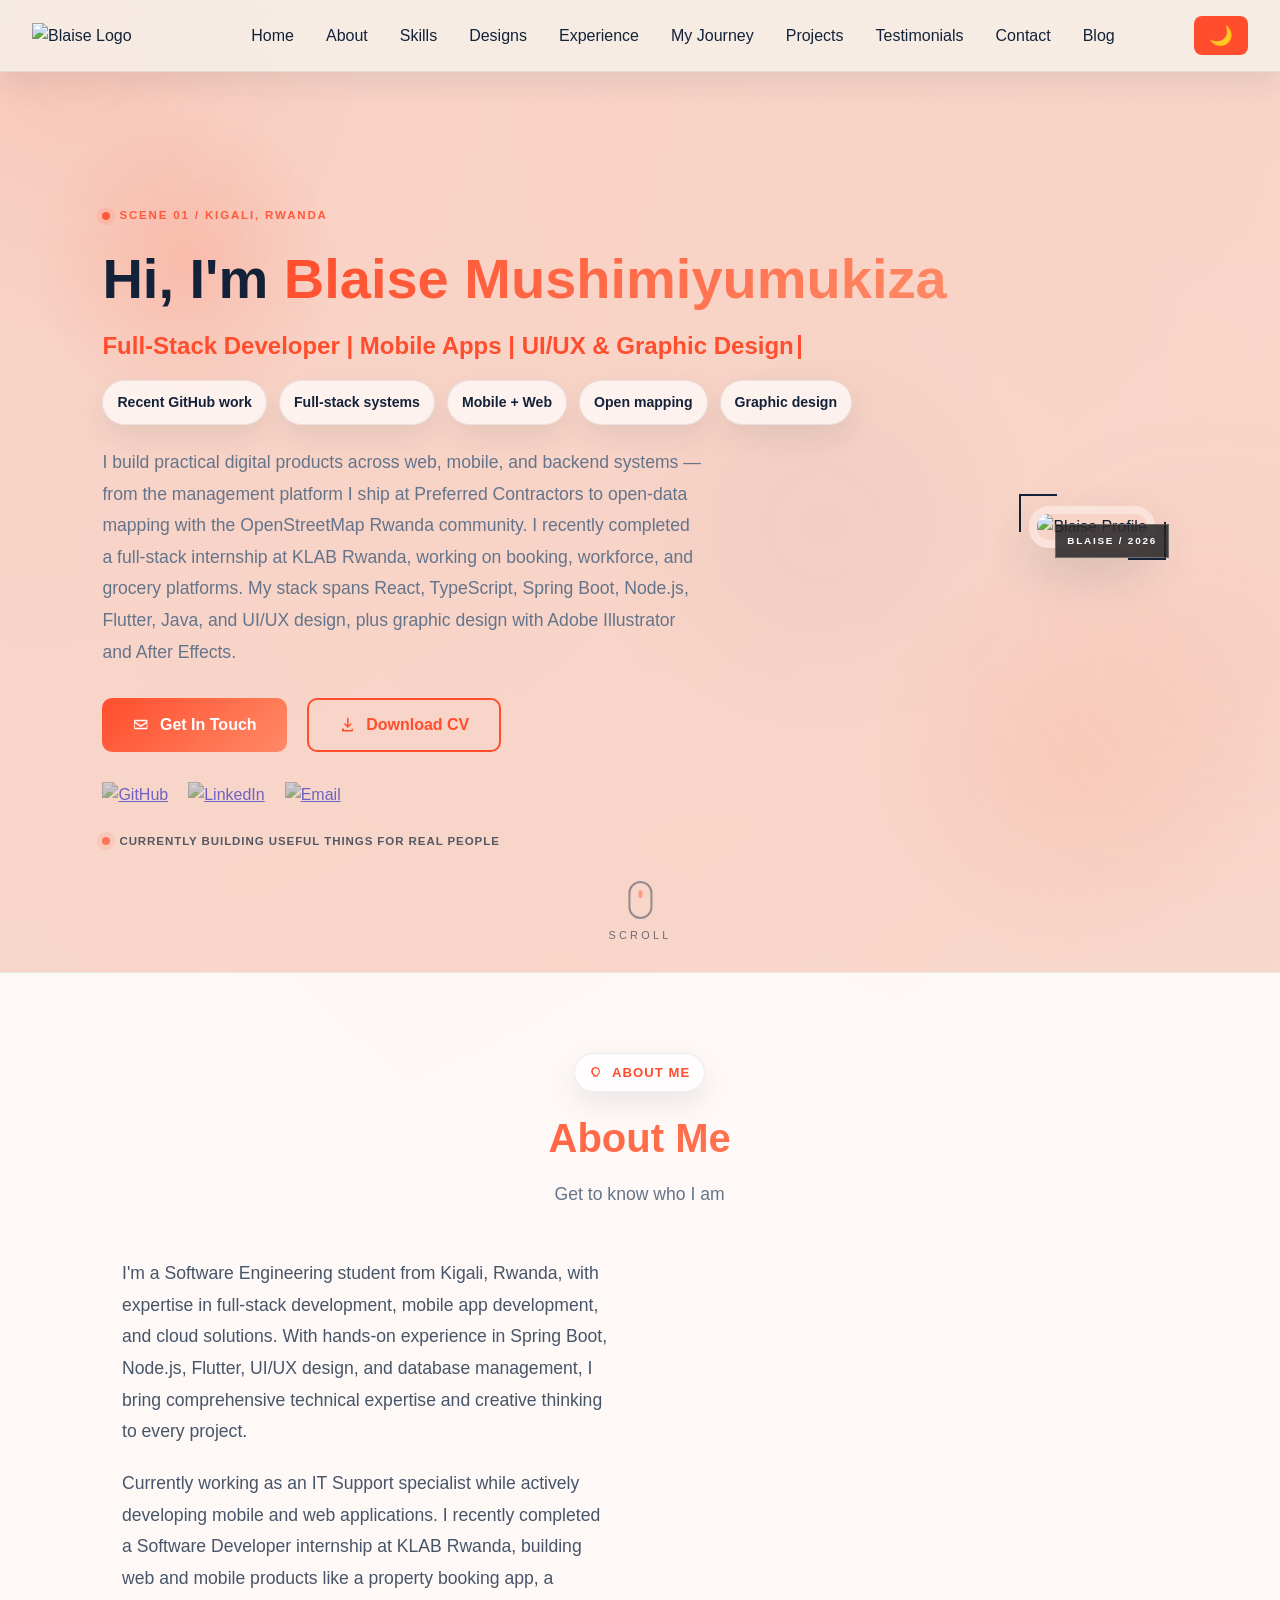
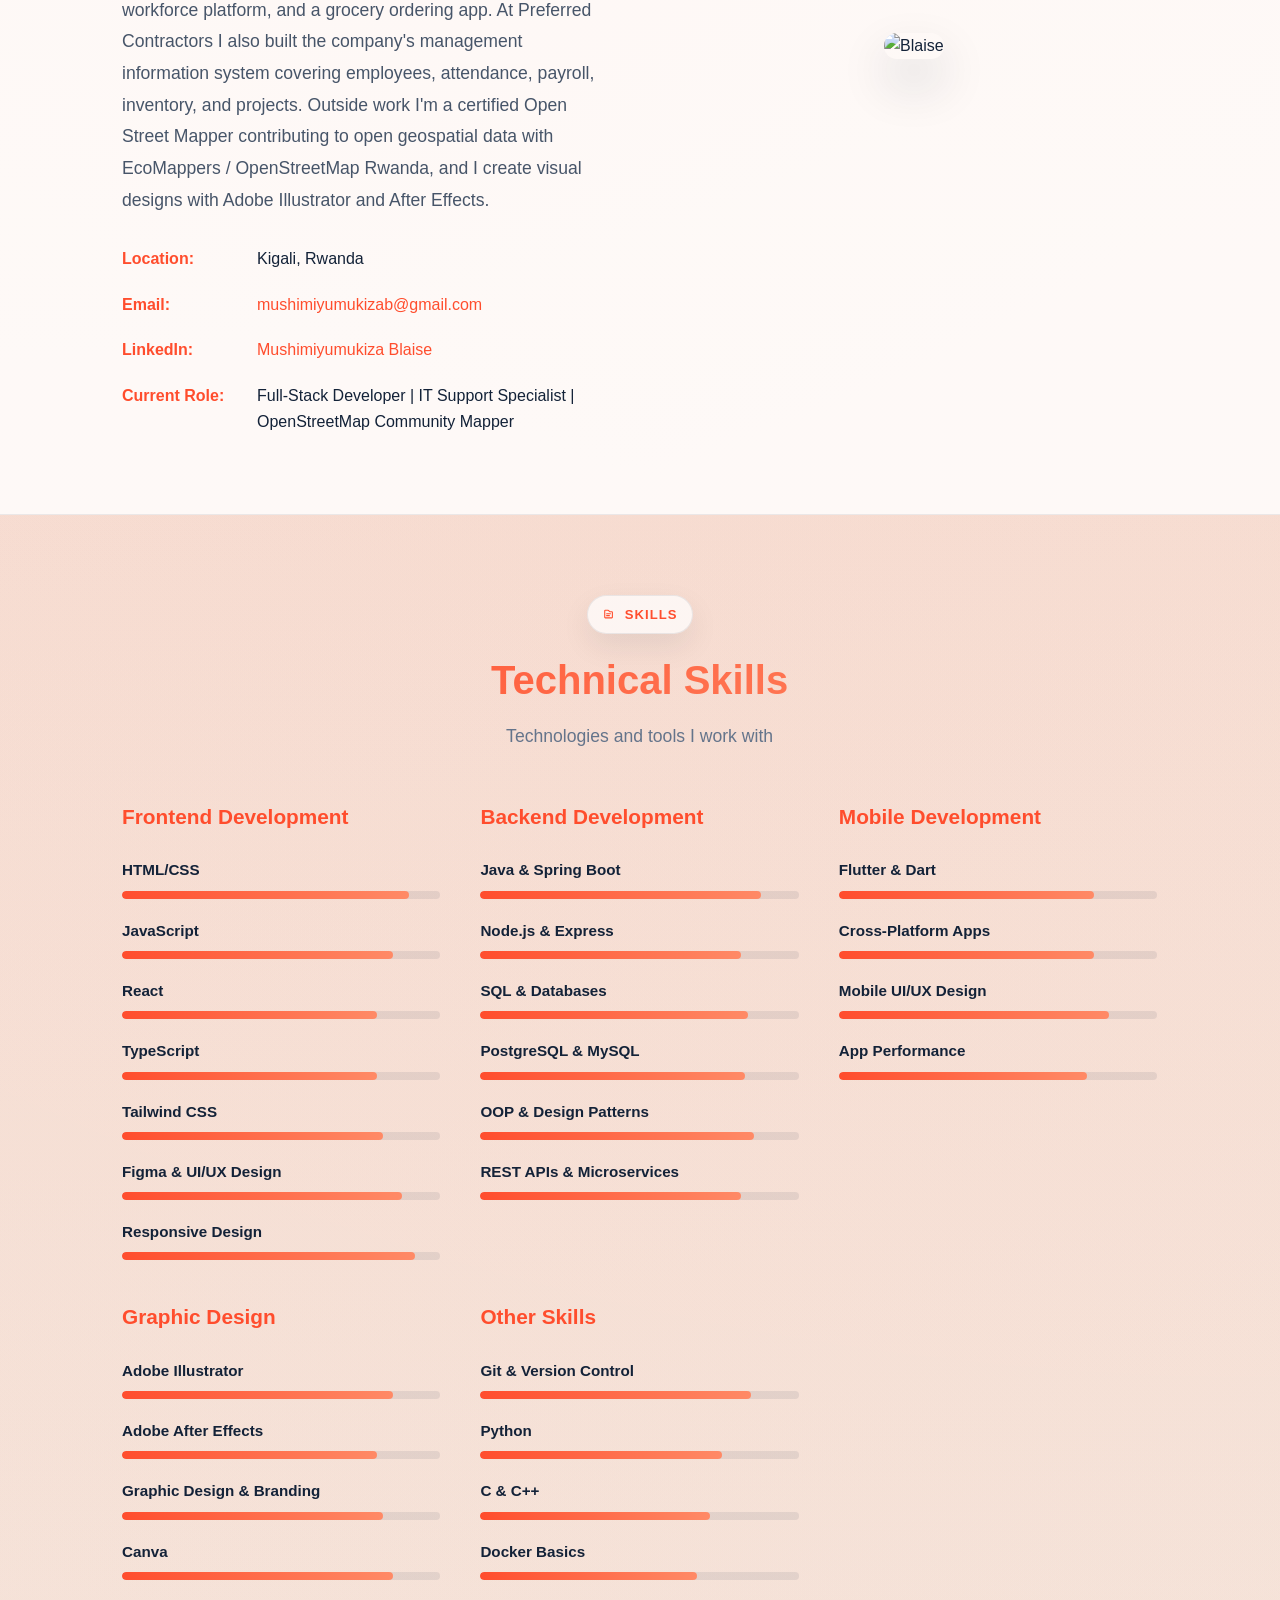
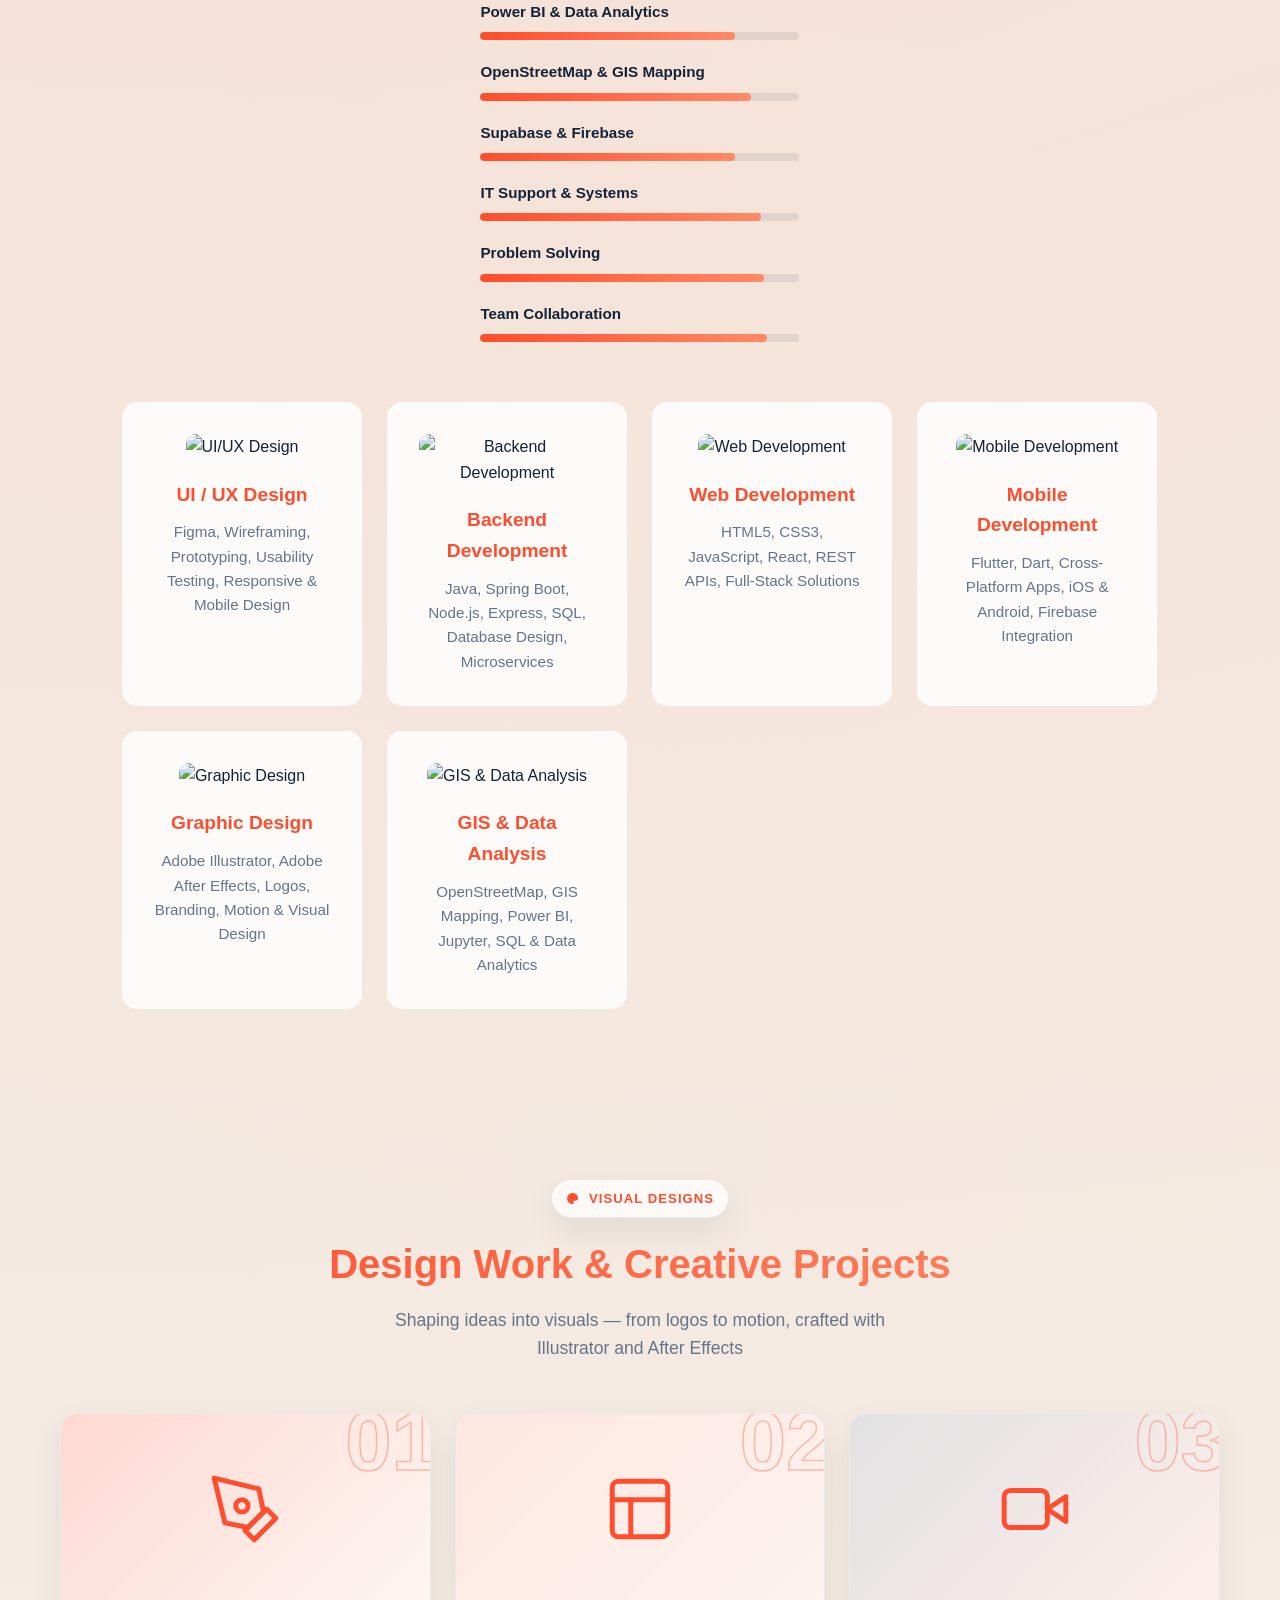
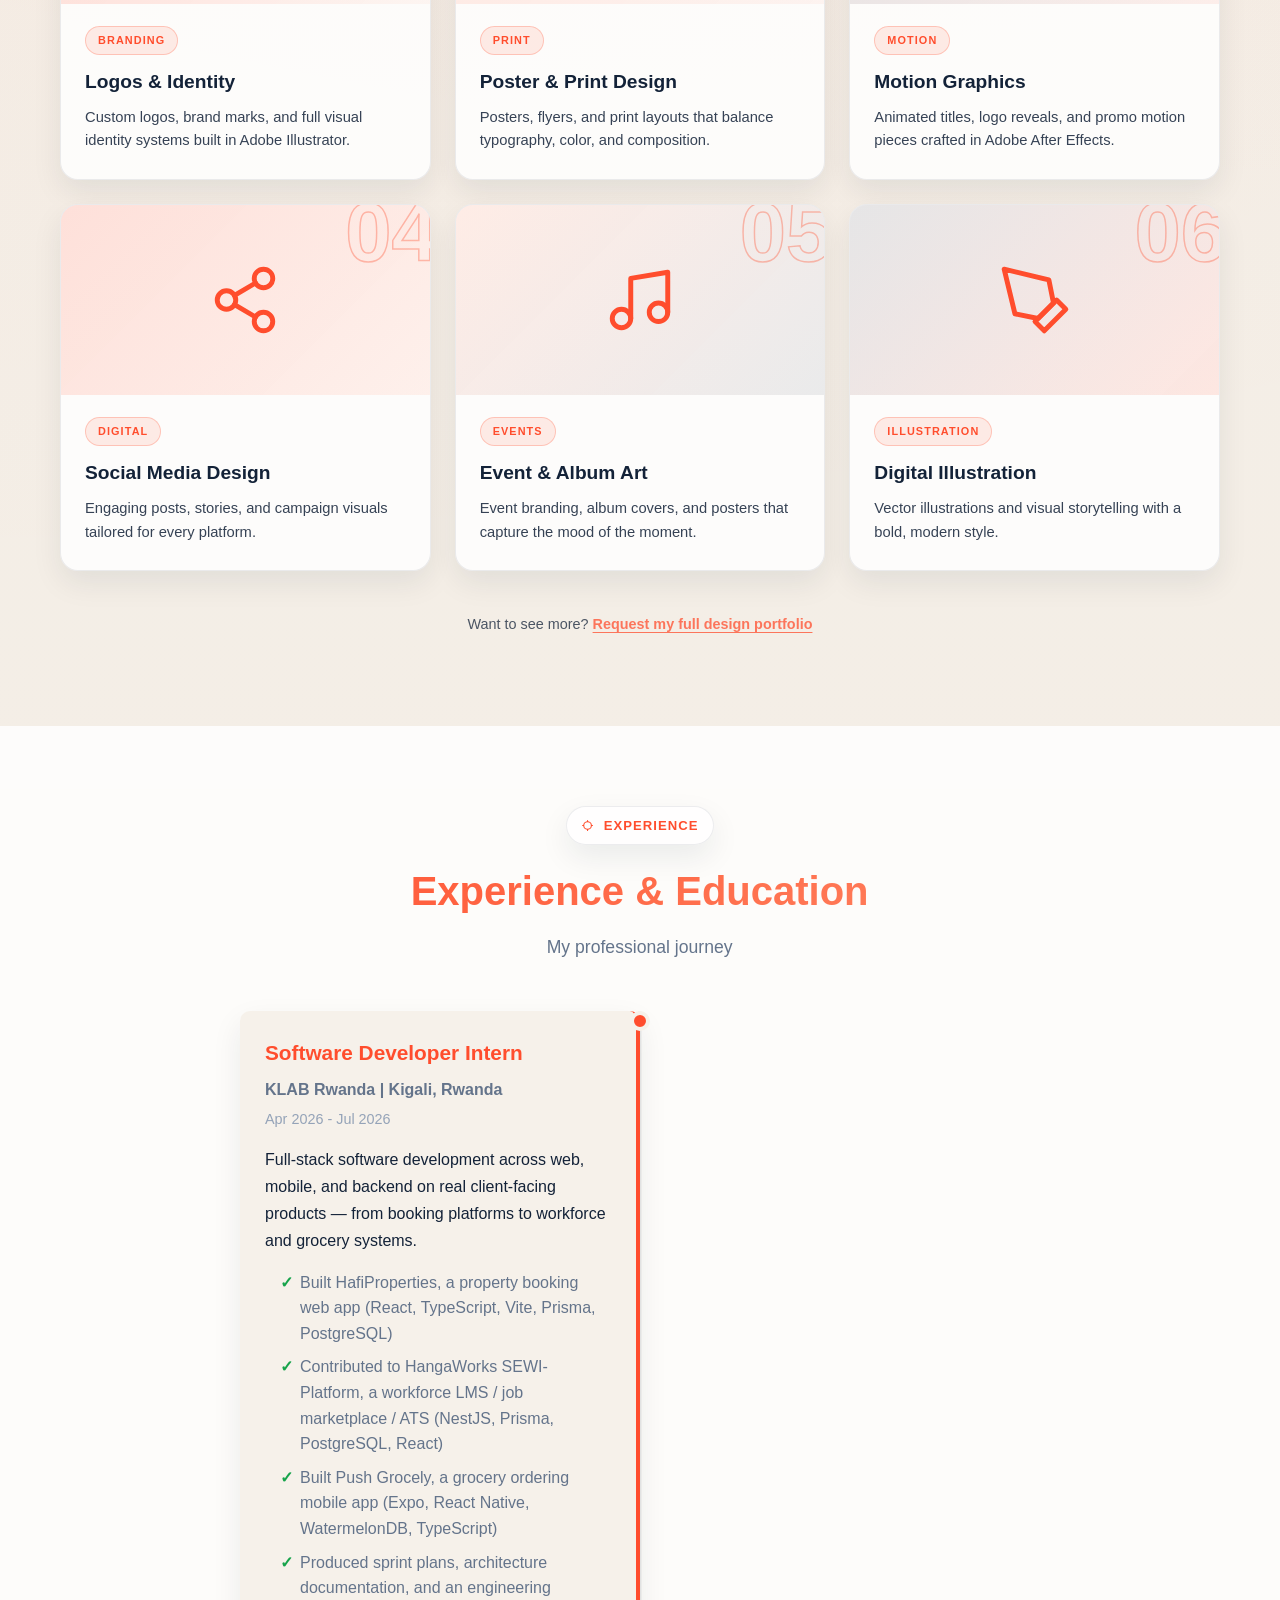
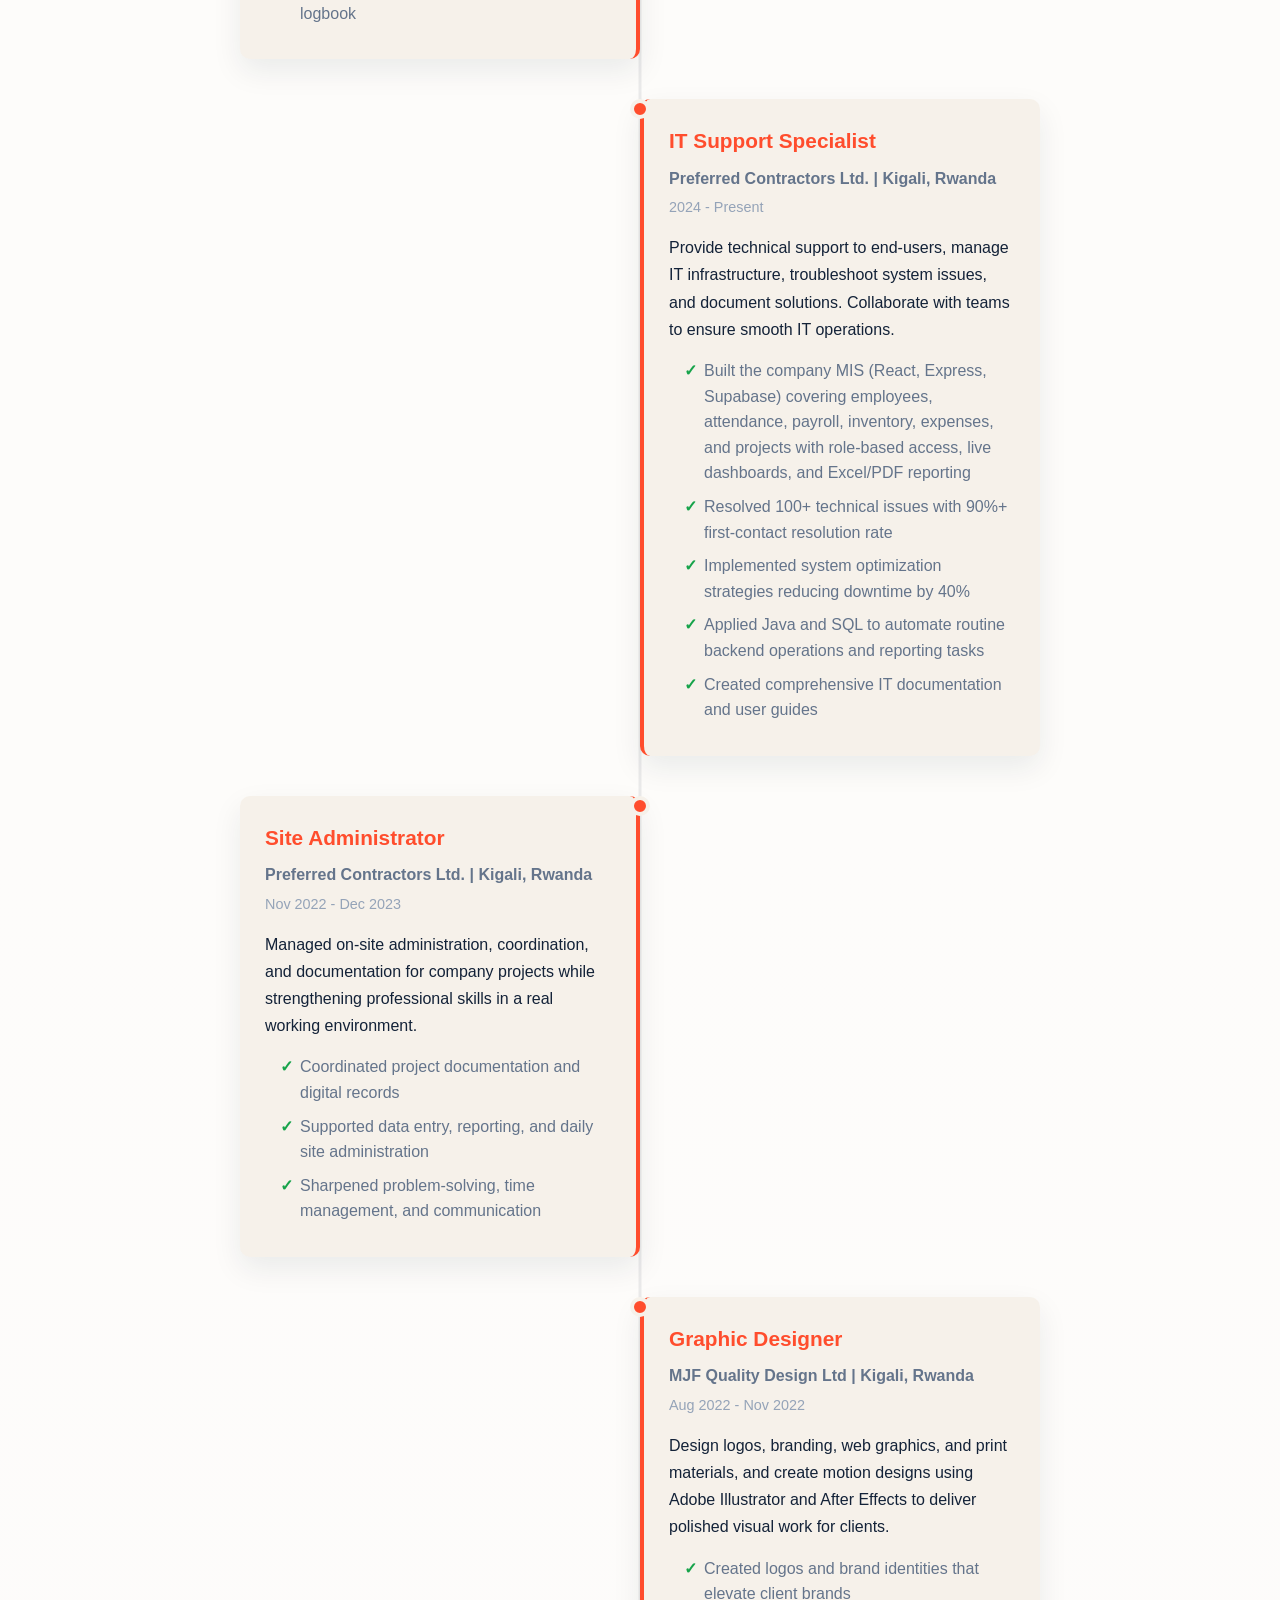
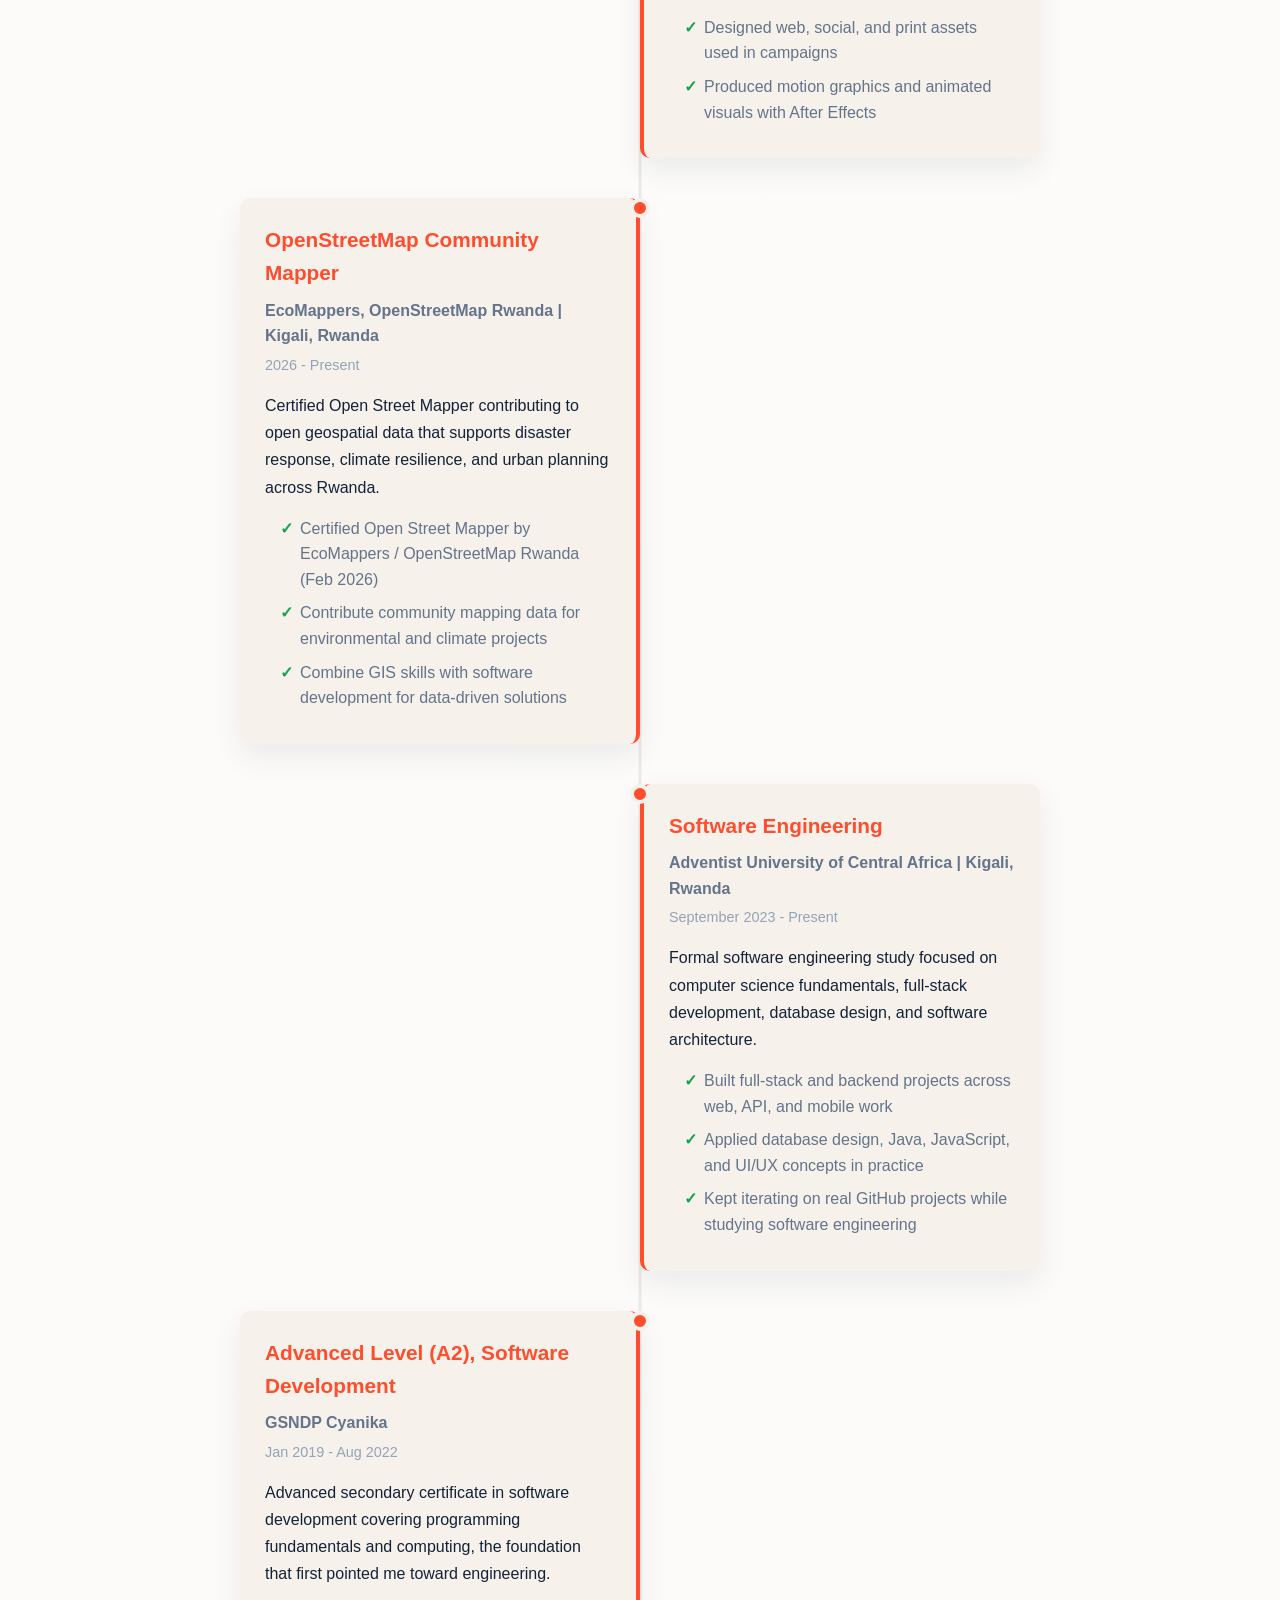
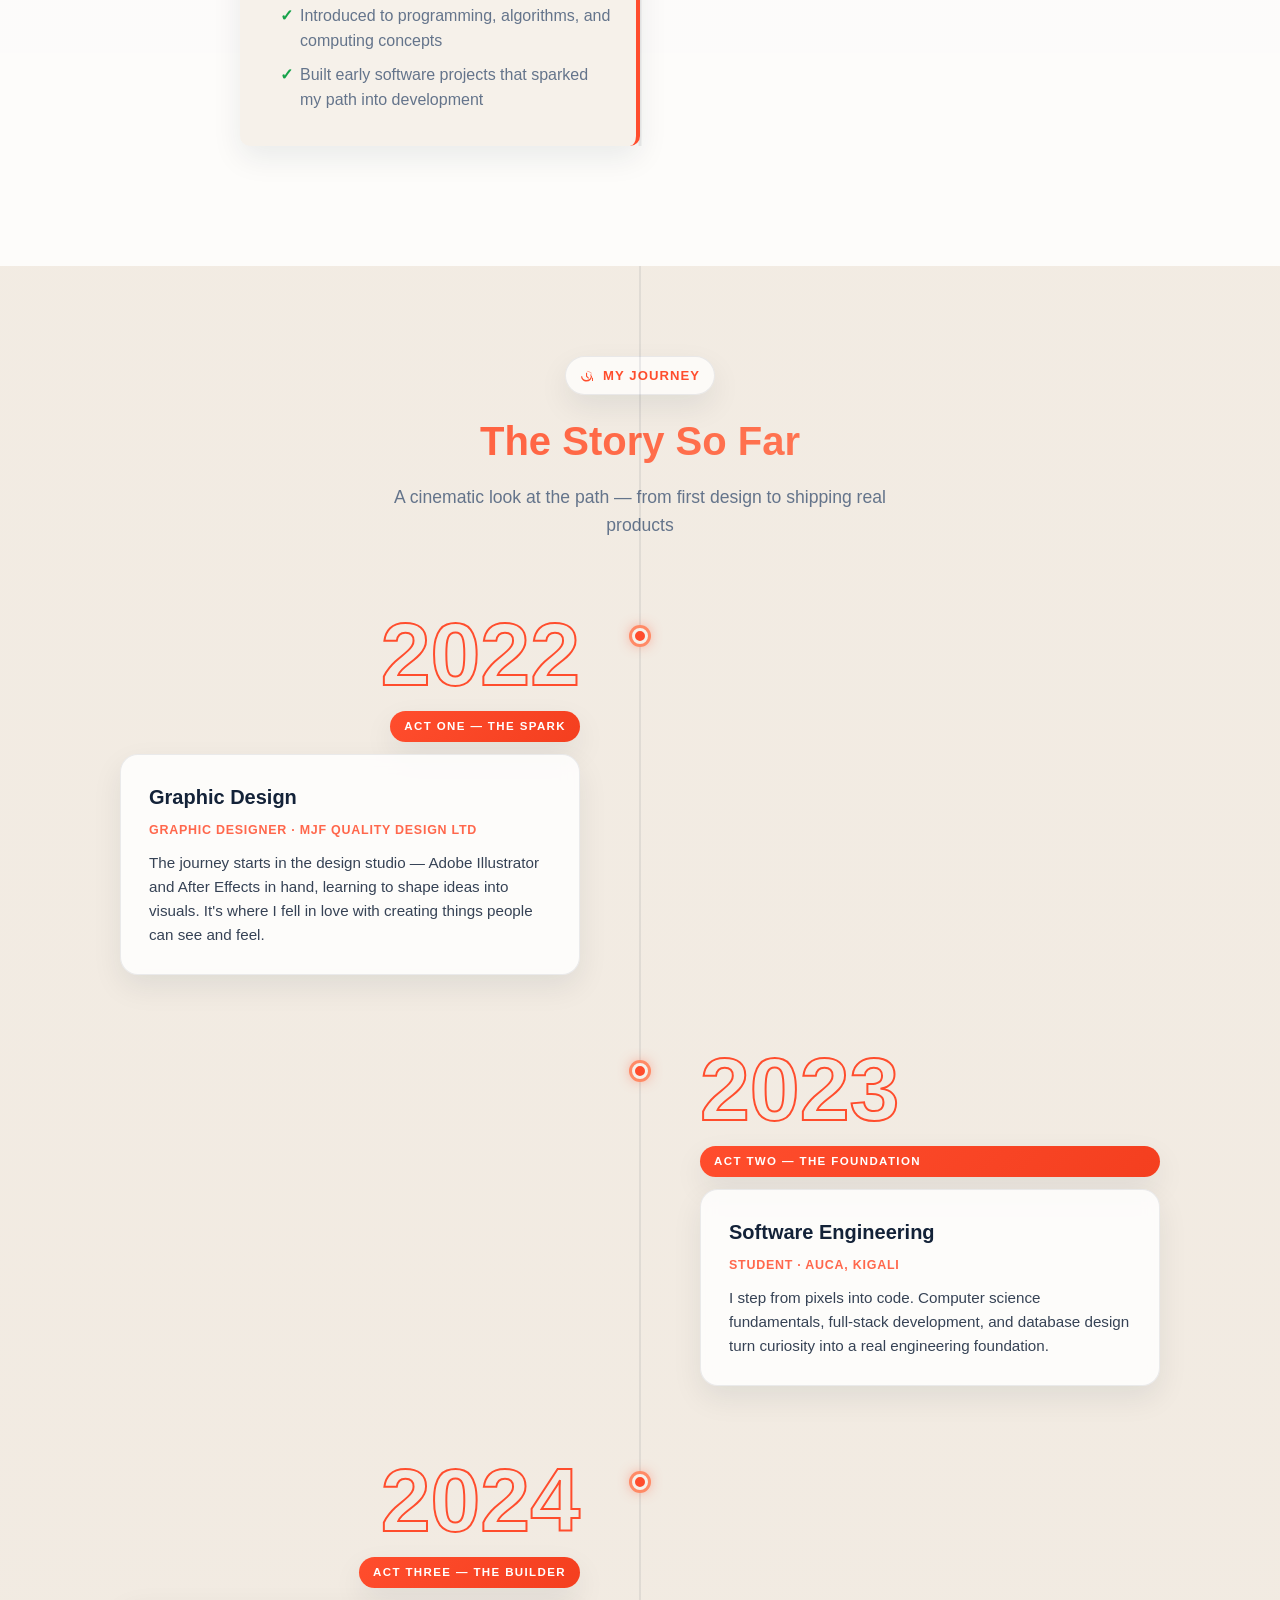
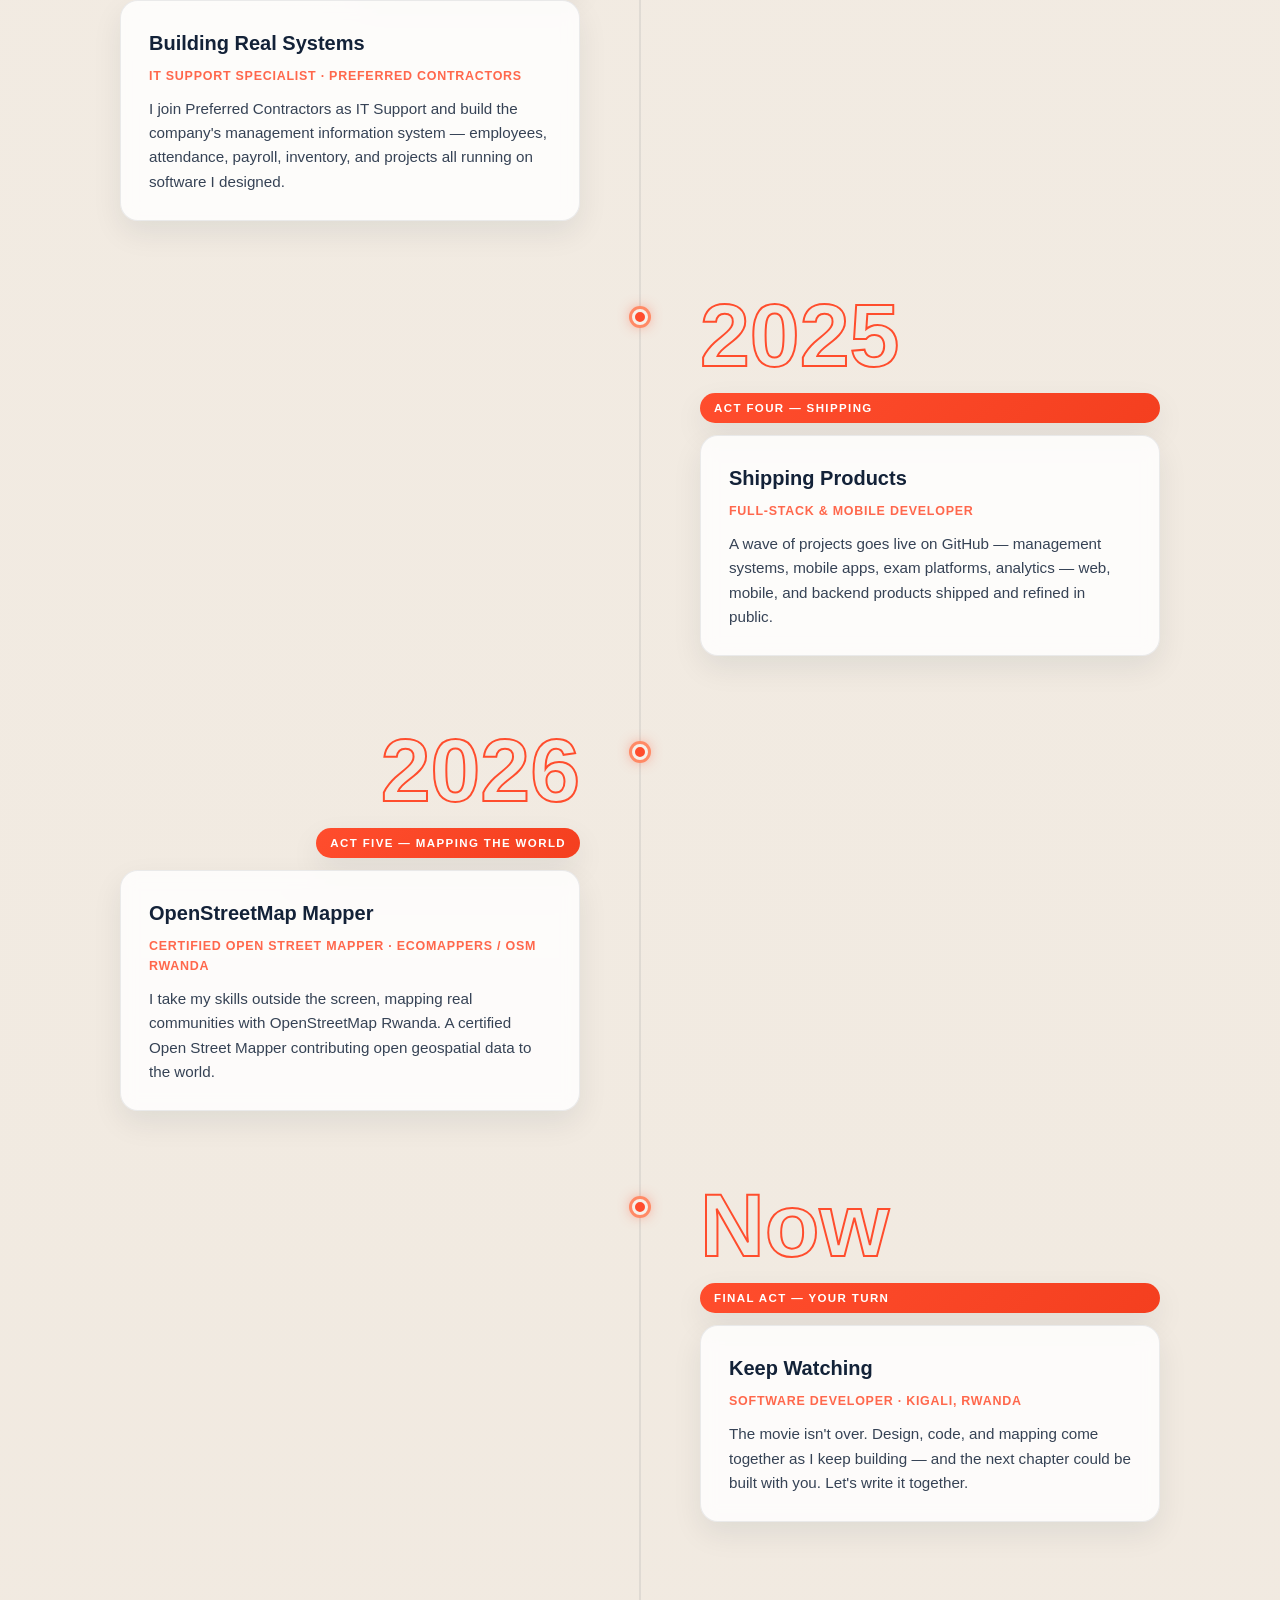
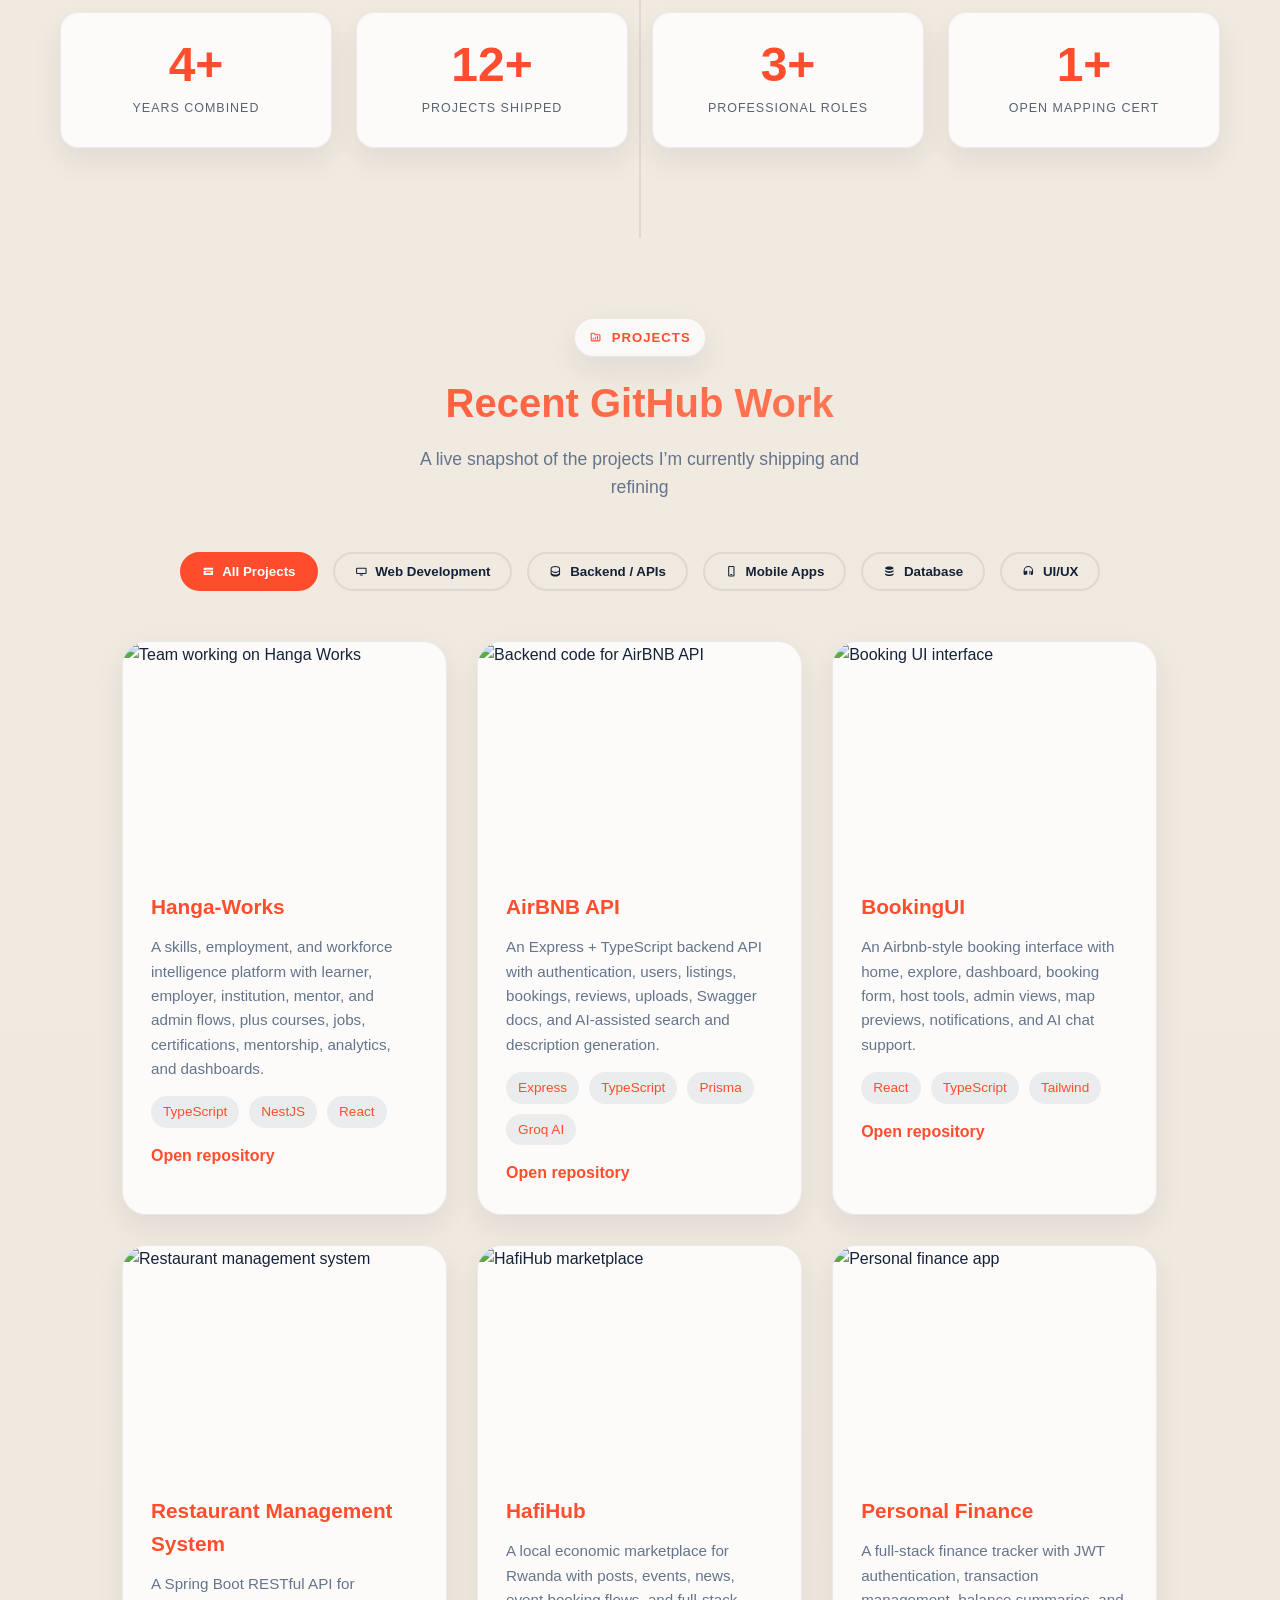
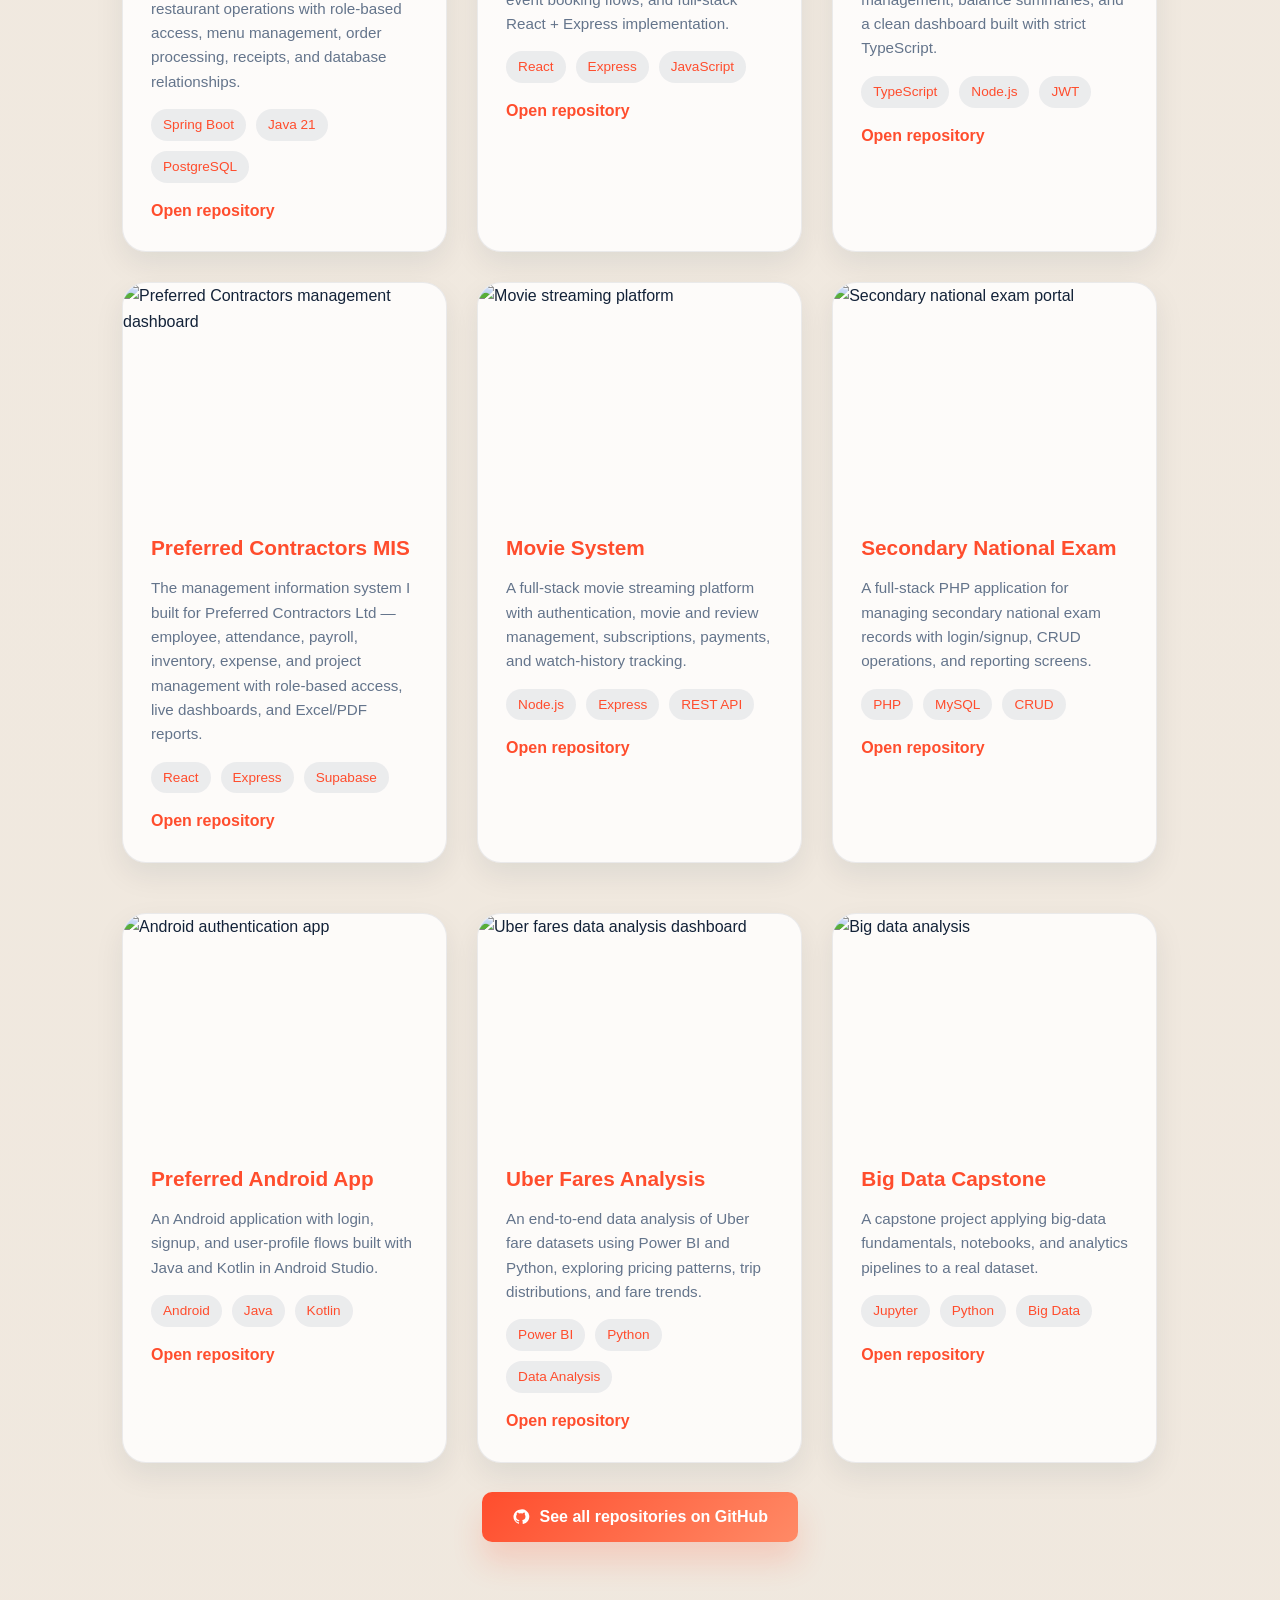
==== index.html @ e149ff54 "feat: refresh portfolio with cinematic UI Fix shared-page JavaScript guards, improve mobile navigati" ====
<!DOCTYPE html>
<html lang="en">
<head>
  <meta charset="UTF-8" />
  <meta name="viewport" content="width=device-width, initial-scale=1.0"/>
  <meta name="description" content="Mushimiyumukiza Blaise – software developer, UI/UX designer, and OpenStreetMap community mapper. Builds full-stack, mobile, and backend projects. Explore current GitHub work, skills, and experience."/>
  <meta name="keywords" content="Software Developer, UI/UX Designer, Java, Spring Boot, Flutter, GitHub Portfolio, OpenStreetMap, GIS Mapping, Full-Stack Developer"/>
  <meta name="author" content="Mushimiyumukiza Blaise"/>
  <meta name="robots" content="index, follow"/>
  <meta property="og:title" content="Blaise | Software Developer & UI/UX Designer"/>
  <meta property="og:description" content="Portfolio showcasing projects in Java, Web Development, and UI/UX Design"/>
  <meta property="og:url" content="https://mushimiyumukizablaiseportifolio1.vercel.app/"/>
  <meta property="og:type" content="website"/>
  <title>Blaise | Full-Stack Developer & UI/UX Designer</title>
  <link rel="stylesheet" href="main.css"/>
  <link rel="icon" type="image/png" href="./images/logo.png"/>
</head>

<body>
  <div class="scroll-progress" id="scrollProgress"></div>

  <div class="cinema-intro" id="cinemaIntro" aria-hidden="true">
    <div class="intro-vignette"></div>
    <p class="intro-title">Blaise Mushimiyumukiza</p>
    <p class="intro-sub">The Journey So Far</p>
    <div class="intro-line"></div>
    <p class="intro-tag">A Portfolio in Motion</p>
  </div>

  <div class="ambient-orb orb-a"></div>
  <div class="ambient-orb orb-b"></div>
  <div class="ambient-orb orb-c"></div>

  <!-- NAVBAR -->
  <header class="navbar">
    <div class="nav-container">
      <img src="./images/logo.png" alt="Blaise Logo" class="logo"/>
      
      <button class="hamburger" id="hamburger" type="button" aria-label="Open navigation menu">
        <span></span>
        <span></span>
        <span></span>
      </button>

      <nav class="nav-menu" id="navMenu">
        <ul class="nav-links">
          <li><a href="#home">Home</a></li>
          <li><a href="#about">About</a></li>
          <li><a href="#skills">Skills</a></li>
          <li><a href="#designs">Designs</a></li>
          <li><a href="#experience">Experience</a></li>
          <li><a href="#journey">My Journey</a></li>
          <li><a href="#projects">Projects</a></li>
          <li><a href="#testimonials">Testimonials</a></li>
          <li><a href="#contact">Contact</a></li>
          <li><a href="blog.html">Blog</a></li>
        </ul>
      </nav>

      <button id="modeToggle" class="mode-btn">🌙</button>
    </div>
  </header>

  <!-- HERO / HOME -->
  <section class="hero" id="home">
    <div class="hero-content">
      <div class="hero-eyebrow"><span class="eyebrow-dot"></span> Scene 01 / Kigali, Rwanda</div>
      <h1>Hi, I'm <span> Blaise Mushimiyumukiza </span></h1>
      <p class="hero-subtitle">
        <span id="typewriter"></span><span class="typewriter-cursor" id="typewriterCursor"></span>
      </p>
      <div class="hero-pills" aria-label="Portfolio highlights">
        <span>Recent GitHub work</span>
        <span>Full-stack systems</span>
        <span>Mobile + Web</span>
        <span>Open mapping</span>
        <span>Graphic design</span>
      </div>
      <p class="hero-description">
        I build practical digital products across web, mobile, and backend systems — from the management platform I
        ship at Preferred Contractors to open-data mapping with the OpenStreetMap Rwanda community. I recently
        completed a full-stack internship at KLAB Rwanda, working on booking, workforce, and grocery platforms. My
        stack spans React, TypeScript, Spring Boot, Node.js, Flutter, Java, and UI/UX design, plus graphic design
        with Adobe Illustrator and After Effects.
      </p>

      <div class="hero-actions">
        <a href="#contact" class="btn btn-primary">
          <svg class="btn-icon" viewBox="0 0 24 24" aria-hidden="true">
            <path d="M4 5h16a1 1 0 0 1 1 1v11a1 1 0 0 1-1 1H4a1 1 0 0 1-1-1V6a1 1 0 0 1 1-1Zm0 2v.4l8 5.33 8-5.33V7H4Zm16 9V9.8l-7.45 4.97a1 1 0 0 1-1.1 0L4 9.8V16h16Z"/>
          </svg>
          Get In Touch
        </a>
        <a href="https://drive.google.com/file/d/15Y-gOI-pjtklkWKuIDzQYlUG7JmsYrr-/view?usp=sharing"
           target="_blank" class="btn btn-outline">
          <svg class="btn-icon" viewBox="0 0 24 24" aria-hidden="true">
            <path d="M12 2a1 1 0 0 1 1 1v9.59l2.3-2.3a1 1 0 1 1 1.4 1.42l-4 4a1 1 0 0 1-1.4 0l-4-4a1 1 0 1 1 1.4-1.42L11 12.59V3a1 1 0 0 1 1-1Zm-6 15a1 1 0 0 1 1 1v1h10v-1a1 1 0 1 1 2 0v2a1 1 0 0 1-1 1H5a1 1 0 0 1-1-1v-2a1 1 0 0 1 1-1Z"/>
          </svg>
          Download CV
        </a>
      </div>

      <div class="social-links">
        <a href="https://github.com/ReponseBlaise" target="_blank" title="GitHub">
          <img src="./images/github-icon.svg" alt="GitHub" class="social-icon"/>
        </a>
        <a href="https://www.linkedin.com/in/mushimiyumukiza-blaise-943b163b0" target="_blank" title="LinkedIn">
          <img src="./images/linkedin-icon.svg" alt="LinkedIn" class="social-icon"/>
        </a>
        <a href="mailto:mushimiyumukizab@gmail.com" title="Email">
          <img src="./images/email-icon.svg" alt="Email" class="social-icon"/>
        </a>
      </div>
      <div class="hero-status"><span class="status-pulse"></span> Currently building useful things for real people</div>
    </div>

    <div class="hero-image hero-float" data-label="BLAISE / 2026">
      <img src="./images/portifolio.JPG" alt="Blaise Profile" class="hero-img"/>
      <span class="hero-frame-corner frame-top"></span>
      <span class="hero-frame-corner frame-bottom"></span>
    </div>

    <div class="scroll-hint" aria-hidden="true">
      <span class="hint-mouse"></span>
      Scroll
    </div>
  </section>

  <!-- ABOUT -->
  <section id="about" class="about">
    <div class="container">
      <div class="section-header">
        <span class="section-kicker">
          <svg viewBox="0 0 24 24" aria-hidden="true"><path d="M12 2a8 8 0 0 0-4 14.9V19a1 1 0 0 0 1.45.9L12 18.7l2.55 1.2A1 1 0 0 0 16 19v-2.1A8 8 0 0 0 12 2Zm0 2a6 6 0 0 1 3.02 11.18 1 1 0 0 0-.52.87v1.38l-1.55-.73a1 1 0 0 0-.85 0l-1.55.73v-1.38a1 1 0 0 0-.52-.87A6 6 0 0 1 12 4Z"/></svg>
          About Me
        </span>
        <h2>About Me</h2>
        <p class="section-subtitle">Get to know who I am</p>
      </div>

      <div class="about-content">
        <div class="about-text">
          <p>
            I'm a Software Engineering student from Kigali, Rwanda, with expertise in full-stack development, 
            mobile app development, and cloud solutions. With hands-on experience in Spring Boot, Node.js, Flutter, 
            UI/UX design, and database management, I bring comprehensive technical expertise and creative 
            thinking to every project.
          </p>
          
          <p>
            Currently working as an IT Support specialist while actively developing mobile and web applications.
            I recently completed a Software Developer internship at KLAB Rwanda, building web and mobile products
            like a property booking app, a workforce platform, and a grocery ordering app. At
            Preferred Contractors I also built the company's management information system covering employees,
            attendance, payroll, inventory, and projects. Outside work I'm a certified Open Street Mapper contributing
            to open geospatial data with EcoMappers / OpenStreetMap Rwanda, and I create visual designs with Adobe
            Illustrator and After Effects.
          </p>

          <div class="about-info">
            <div class="info-item">
              <strong>Location:</strong>
              <span>Kigali, Rwanda</span>
            </div>
            <div class="info-item">
              <strong>Email:</strong>
              <span><a href="mailto:mushimiyumukizab@gmail.com">mushimiyumukizab@gmail.com</a></span>
            </div>
            <div class="info-item">
              <strong>LinkedIn:</strong>
              <span><a href="https://www.linkedin.com/in/mushimiyumukiza-blaise-943b163b0" target="_blank">Mushimiyumukiza Blaise</a></span>
            </div>
            <div class="info-item">
              <strong>Current Role:</strong>
              <span>Full-Stack Developer | IT Support Specialist | OpenStreetMap Community Mapper</span>
            </div>
          </div>
        </div>

        <div class="about-image">
          <img src="./images/portifolio.JPG" alt="Blaise" class="profile-img"/>
        </div>
      </div>
    </div>
  </section>

  <!-- SKILLS -->
  <section id="skills" class="skills">
    <div class="container">
      <div class="section-header">
        <span class="section-kicker">
          <svg viewBox="0 0 24 24" aria-hidden="true"><path d="M4 5a2 2 0 0 1 2-2h5a2 2 0 0 1 1.4.58l1.98 1.98A2 2 0 0 0 15.8 6H18a2 2 0 0 1 2 2v9a2 2 0 0 1-2 2H6a2 2 0 0 1-2-2V5Zm2 0v12h12V8h-2.2a4 4 0 0 1-2.83-1.17L11.4 5.58A1 1 0 0 0 10.7 5H6Zm2.5 4.5h7a1 1 0 1 1 0 2h-7a1 1 0 1 1 0-2Zm0 3.5h5a1 1 0 1 1 0 2h-5a1 1 0 1 1 0-2Z"/></svg>
          Skills
        </span>
        <h2>Technical Skills</h2>
        <p class="section-subtitle">Technologies and tools I work with</p>
      </div>

      <div class="skills-content">
        <div class="skills-visual">
          <div class="skill-category">
            <h3>Frontend Development</h3>
            <div class="skill-items">
              <div class="skill-item">
                <span class="skill-name">HTML/CSS</span>
                <div class="skill-bar">
                  <div class="skill-progress" style="width: 90%"></div>
                </div>
              </div>
              <div class="skill-item">
                <span class="skill-name">JavaScript</span>
                <div class="skill-bar">
                  <div class="skill-progress" style="width: 85%"></div>
                </div>
              </div>
              <div class="skill-item">
                <span class="skill-name">React</span>
                <div class="skill-bar">
                  <div class="skill-progress" style="width: 80%"></div>
                </div>
              </div>
              <div class="skill-item">
                <span class="skill-name">TypeScript</span>
                <div class="skill-bar">
                  <div class="skill-progress" style="width: 80%"></div>
                </div>
              </div>
              <div class="skill-item">
                <span class="skill-name">Tailwind CSS</span>
                <div class="skill-bar">
                  <div class="skill-progress" style="width: 82%"></div>
                </div>
              </div>
              <div class="skill-item">
                <span class="skill-name">Figma & UI/UX Design</span>
                <div class="skill-bar">
                  <div class="skill-progress" style="width: 88%"></div>
                </div>
              </div>
              <div class="skill-item">
                <span class="skill-name">Responsive Design</span>
                <div class="skill-bar">
                  <div class="skill-progress" style="width: 92%"></div>
                </div>
              </div>
            </div>
          </div>

          <div class="skill-category">
            <h3>Backend Development</h3>
            <div class="skill-items">
              <div class="skill-item">
                <span class="skill-name">Java & Spring Boot</span>
                <div class="skill-bar">
                  <div class="skill-progress" style="width: 88%"></div>
                </div>
              </div>
              <div class="skill-item">
                <span class="skill-name">Node.js & Express</span>
                <div class="skill-bar">
                  <div class="skill-progress" style="width: 82%"></div>
                </div>
              </div>
              <div class="skill-item">
                <span class="skill-name">SQL & Databases</span>
                <div class="skill-bar">
                  <div class="skill-progress" style="width: 84%"></div>
                </div>
              </div>
              <div class="skill-item">
                <span class="skill-name">PostgreSQL & MySQL</span>
                <div class="skill-bar">
                  <div class="skill-progress" style="width: 83%"></div>
                </div>
              </div>
              <div class="skill-item">
                <span class="skill-name">OOP & Design Patterns</span>
                <div class="skill-bar">
                  <div class="skill-progress" style="width: 86%"></div>
                </div>
              </div>
              <div class="skill-item">
                <span class="skill-name">REST APIs & Microservices</span>
                <div class="skill-bar">
                  <div class="skill-progress" style="width: 82%"></div>
                </div>
              </div>
            </div>
          </div>

          <div class="skill-category">
            <h3>Mobile Development</h3>
            <div class="skill-items">
              <div class="skill-item">
                <span class="skill-name">Flutter & Dart</span>
                <div class="skill-bar">
                  <div class="skill-progress" style="width: 80%"></div>
                </div>
              </div>
              <div class="skill-item">
                <span class="skill-name">Cross-Platform Apps</span>
                <div class="skill-bar">
                  <div class="skill-progress" style="width: 80%"></div>
                </div>
              </div>
              <div class="skill-item">
                <span class="skill-name">Mobile UI/UX Design</span>
                <div class="skill-bar">
                  <div class="skill-progress" style="width: 85%"></div>
                </div>
              </div>
              <div class="skill-item">
                <span class="skill-name">App Performance</span>
                <div class="skill-bar">
                  <div class="skill-progress" style="width: 78%"></div>
                </div>
              </div>
            </div>
          </div>

          <div class="skill-category">
            <h3>Graphic Design</h3>
            <div class="skill-items">
              <div class="skill-item">
                <span class="skill-name">Adobe Illustrator</span>
                <div class="skill-bar">
                  <div class="skill-progress" style="width: 85%"></div>
                </div>
              </div>
              <div class="skill-item">
                <span class="skill-name">Adobe After Effects</span>
                <div class="skill-bar">
                  <div class="skill-progress" style="width: 80%"></div>
                </div>
              </div>
              <div class="skill-item">
                <span class="skill-name">Graphic Design & Branding</span>
                <div class="skill-bar">
                  <div class="skill-progress" style="width: 82%"></div>
                </div>
              </div>
              <div class="skill-item">
                <span class="skill-name">Canva</span>
                <div class="skill-bar">
                  <div class="skill-progress" style="width: 85%"></div>
                </div>
              </div>
            </div>
          </div>

          <div class="skill-category">
            <h3>Other Skills</h3>
            <div class="skill-items">
              <div class="skill-item">
                <span class="skill-name">Git & Version Control</span>
                <div class="skill-bar">
                  <div class="skill-progress" style="width: 85%"></div>
                </div>
              </div>
              <div class="skill-item">
                <span class="skill-name">Python</span>
                <div class="skill-bar">
                  <div class="skill-progress" style="width: 76%"></div>
                </div>
              </div>
              <div class="skill-item">
                <span class="skill-name">C & C++</span>
                <div class="skill-bar">
                  <div class="skill-progress" style="width: 72%"></div>
                </div>
              </div>
              <div class="skill-item">
                <span class="skill-name">Docker Basics</span>
                <div class="skill-bar">
                  <div class="skill-progress" style="width: 68%"></div>
                </div>
              </div>
              <div class="skill-item">
                <span class="skill-name">Power BI & Data Analytics</span>
                <div class="skill-bar">
                  <div class="skill-progress" style="width: 80%"></div>
                </div>
              </div>
              <div class="skill-item">
                <span class="skill-name">OpenStreetMap & GIS Mapping</span>
                <div class="skill-bar">
                  <div class="skill-progress" style="width: 85%"></div>
                </div>
              </div>
              <div class="skill-item">
                <span class="skill-name">Supabase & Firebase</span>
                <div class="skill-bar">
                  <div class="skill-progress" style="width: 80%"></div>
                </div>
              </div>
              <div class="skill-item">
                <span class="skill-name">IT Support & Systems</span>
                <div class="skill-bar">
                  <div class="skill-progress" style="width: 88%"></div>
                </div>
              </div>
              <div class="skill-item">
                <span class="skill-name">Problem Solving</span>
                <div class="skill-bar">
                  <div class="skill-progress" style="width: 89%"></div>
                </div>
              </div>
              <div class="skill-item">
                <span class="skill-name">Team Collaboration</span>
                <div class="skill-bar">
                  <div class="skill-progress" style="width: 90%"></div>
                </div>
              </div>
            </div>
          </div>
        </div>

        <div class="skills-grid">
          <div class="skill-card">
            <img src="./images/react.png" alt="UI/UX Design"/>
            <h3>UI / UX Design</h3>
            <p>Figma, Wireframing, Prototyping, Usability Testing, Responsive & Mobile Design</p>
          </div>

          <div class="skill-card">
            <img src="./images/backend.png" alt="Backend Development"/>
            <h3>Backend Development</h3>
            <p>Java, Spring Boot, Node.js, Express, SQL, Database Design, Microservices</p>
          </div>

          <div class="skill-card">
            <img src="./images/intro-to-web.png" alt="Web Development"/>
            <h3>Web Development</h3>
            <p>HTML5, CSS3, JavaScript, React, REST APIs, Full-Stack Solutions</p>
          </div>

          <div class="skill-card">
            <img src="./images/intro-to-web.png" alt="Mobile Development"/>
            <h3>Mobile Development</h3>
            <p>Flutter, Dart, Cross-Platform Apps, iOS & Android, Firebase Integration</p>
          </div>

          <div class="skill-card">
            <img src="./images/react.png" alt="Graphic Design"/>
            <h3>Graphic Design</h3>
            <p>Adobe Illustrator, Adobe After Effects, Logos, Branding, Motion & Visual Design</p>
          </div>

          <div class="skill-card">
            <img src="./images/backend.png" alt="GIS & Data Analysis"/>
            <h3>GIS & Data Analysis</h3>
            <p>OpenStreetMap, GIS Mapping, Power BI, Jupyter, SQL & Data Analytics</p>
          </div>
        </div>
      </div>
    </div>
  </section>

  <!-- VISUAL DESIGNS -->
  <section id="designs" class="design-section">
    <div class="container">
      <div class="section-header">
        <span class="section-kicker">
          <svg viewBox="0 0 24 24" aria-hidden="true"><path d="M12 22a1 1 0 0 1 0-20 10 9 0 0 1 10 9 5 5 0 0 1-5 5h-2.25a1.75 1.75 0 0 0-1.4 2.8c.5.7.7 1.4.65 2.2A1.9 1.9 0 0 1 12 22Z"/><circle cx="8.5" cy="12.5" r=".5" fill="currentColor"/><circle cx="12" cy="8" r=".5" fill="currentColor"/><circle cx="15.5" cy="11" r=".5" fill="currentColor"/></svg>
          Visual Designs
        </span>
        <h2>Design Work & Creative Projects</h2>
        <p class="section-subtitle">Shaping ideas into visuals — from logos to motion, crafted with Illustrator and After Effects</p>
      </div>

      <div class="design-grid stagger">
        <div class="design-tile">
          <div class="design-art" aria-hidden="true">
            <span class="design-num">01</span>
            <svg viewBox="0 0 24 24" fill="none" stroke="currentColor" stroke-width="1.6" stroke-linecap="round" stroke-linejoin="round"><path d="M12 19l7-7 3 3-7 7-3-3z"/><path d="M18 13l-1.5-7.5L2 2l3.5 14.5L13 18l5-5z"/><circle cx="11" cy="11" r="2"/></svg>
          </div>
          <div class="design-info">
            <span class="design-badge">Branding</span>
            <h3>Logos & Identity</h3>
            <p>Custom logos, brand marks, and full visual identity systems built in Adobe Illustrator.</p>
          </div>
        </div>

        <div class="design-tile">
          <div class="design-art" aria-hidden="true">
            <span class="design-num">02</span>
            <svg viewBox="0 0 24 24" fill="none" stroke="currentColor" stroke-width="1.6" stroke-linecap="round" stroke-linejoin="round"><rect x="3" y="3" width="18" height="18" rx="2"/><line x1="3" y1="9" x2="21" y2="9"/><line x1="9" y1="21" x2="9" y2="9"/></svg>
          </div>
          <div class="design-info">
            <span class="design-badge">Print</span>
            <h3>Poster & Print Design</h3>
            <p>Posters, flyers, and print layouts that balance typography, color, and composition.</p>
          </div>
        </div>

        <div class="design-tile">
          <div class="design-art" aria-hidden="true">
            <span class="design-num">03</span>
            <svg viewBox="0 0 24 24" fill="none" stroke="currentColor" stroke-width="1.6" stroke-linecap="round" stroke-linejoin="round"><path d="m22 8-6 4 6 4V8z"/><rect x="2" y="6" width="14" height="12" rx="2"/></svg>
          </div>
          <div class="design-info">
            <span class="design-badge">Motion</span>
            <h3>Motion Graphics</h3>
            <p>Animated titles, logo reveals, and promo motion pieces crafted in Adobe After Effects.</p>
          </div>
        </div>

        <div class="design-tile">
          <div class="design-art" aria-hidden="true">
            <span class="design-num">04</span>
            <svg viewBox="0 0 24 24" fill="none" stroke="currentColor" stroke-width="1.6" stroke-linecap="round" stroke-linejoin="round"><circle cx="18" cy="5" r="3"/><circle cx="6" cy="12" r="3"/><circle cx="18" cy="19" r="3"/><line x1="8.6" y1="13.5" x2="15.4" y2="17.5"/><line x1="15.4" y1="6.5" x2="8.6" y2="10.5"/></svg>
          </div>
          <div class="design-info">
            <span class="design-badge">Digital</span>
            <h3>Social Media Design</h3>
            <p>Engaging posts, stories, and campaign visuals tailored for every platform.</p>
          </div>
        </div>

        <div class="design-tile">
          <div class="design-art" aria-hidden="true">
            <span class="design-num">05</span>
            <svg viewBox="0 0 24 24" fill="none" stroke="currentColor" stroke-width="1.6" stroke-linecap="round" stroke-linejoin="round"><path d="M9 18V5l12-2v13"/><circle cx="6" cy="18" r="3"/><circle cx="18" cy="16" r="3"/></svg>
          </div>
          <div class="design-info">
            <span class="design-badge">Events</span>
            <h3>Event & Album Art</h3>
            <p>Event branding, album covers, and posters that capture the mood of the moment.</p>
          </div>
        </div>

        <div class="design-tile">
          <div class="design-art" aria-hidden="true">
            <span class="design-num">06</span>
            <svg viewBox="0 0 24 24" fill="none" stroke="currentColor" stroke-width="1.6" stroke-linecap="round" stroke-linejoin="round"><path d="M12 19l7-7 3 3-7 7-3-3z"/><path d="M18 13l-1.5-7.5L2 2l3.5 14.5L13 18l5-5z"/></svg>
          </div>
          <div class="design-info">
            <span class="design-badge">Illustration</span>
            <h3>Digital Illustration</h3>
            <p>Vector illustrations and visual storytelling with a bold, modern style.</p>
          </div>
        </div>
      </div>

      <p class="design-note">
        Want to see more? <a href="#contact">Request my full design portfolio</a>
      </p>
    </div>
  </section>

  <!-- EXPERIENCE / TIMELINE -->
  <section id="experience" class="experience">
    <div class="container">
      <div class="section-header">
        <span class="section-kicker">
          <svg viewBox="0 0 24 24" aria-hidden="true"><path d="M12 2a1 1 0 0 1 1 1v1.1A8 8 0 0 1 19.9 11H21a1 1 0 1 1 0 2h-1.1A8 8 0 0 1 13 19.9V21a1 1 0 1 1-2 0v-1.1A8 8 0 0 1 4.1 13H3a1 1 0 1 1 0-2h1.1A8 8 0 0 1 11 4.1V3a1 1 0 0 1 1-1Zm0 4a6 6 0 1 0 0 12 6 6 0 0 0 0-12Z"/></svg>
          Experience
        </span>
        <h2>Experience & Education</h2>
        <p class="section-subtitle">My professional journey</p>
      </div>

      <div class="timeline">
        <div class="timeline-item">
          <div class="timeline-dot"></div>
          <div class="timeline-content">
            <h3>Software Developer Intern</h3>
            <p class="timeline-company">KLAB Rwanda | Kigali, Rwanda</p>
            <p class="timeline-date">Apr 2026 - Jul 2026</p>
            <p class="timeline-description">
              Full-stack software development across web, mobile, and backend on real client-facing products —
              from booking platforms to workforce and grocery systems.
            </p>
            <ul class="timeline-highlights">
              <li>Built HafiProperties, a property booking web app (React, TypeScript, Vite, Prisma, PostgreSQL)</li>
              <li>Contributed to HangaWorks SEWI-Platform, a workforce LMS / job marketplace / ATS (NestJS, Prisma, PostgreSQL, React)</li>
              <li>Built Push Grocely, a grocery ordering mobile app (Expo, React Native, WatermelonDB, TypeScript)</li>
              <li>Produced sprint plans, architecture documentation, and an engineering logbook</li>
            </ul>
          </div>
        </div>

        <div class="timeline-item">
          <div class="timeline-dot"></div>
          <div class="timeline-content">
            <h3>IT Support Specialist</h3>
            <p class="timeline-company">Preferred Contractors Ltd. | Kigali, Rwanda</p>
            <p class="timeline-date">2024 - Present</p>
            <p class="timeline-description">
              Provide technical support to end-users, manage IT infrastructure, troubleshoot system issues, 
              and document solutions. Collaborate with teams to ensure smooth IT operations.
            </p>
            <ul class="timeline-highlights">
              <li>Built the company MIS (React, Express, Supabase) covering employees, attendance, payroll, inventory, expenses, and projects with role-based access, live dashboards, and Excel/PDF reporting</li>
              <li>Resolved 100+ technical issues with 90%+ first-contact resolution rate</li>
              <li>Implemented system optimization strategies reducing downtime by 40%</li>
              <li>Applied Java and SQL to automate routine backend operations and reporting tasks</li>
              <li>Created comprehensive IT documentation and user guides</li>
            </ul>
          </div>
        </div>

        <div class="timeline-item">
          <div class="timeline-dot"></div>
          <div class="timeline-content">
            <h3>Site Administrator</h3>
            <p class="timeline-company">Preferred Contractors Ltd. | Kigali, Rwanda</p>
            <p class="timeline-date">Nov 2022 - Dec 2023</p>
            <p class="timeline-description">
              Managed on-site administration, coordination, and documentation for company projects while
              strengthening professional skills in a real working environment.
            </p>
            <ul class="timeline-highlights">
              <li>Coordinated project documentation and digital records</li>
              <li>Supported data entry, reporting, and daily site administration</li>
              <li>Sharpened problem-solving, time management, and communication</li>
            </ul>
          </div>
        </div>

        <div class="timeline-item">
          <div class="timeline-dot"></div>
          <div class="timeline-content">
            <h3>Graphic Designer</h3>
            <p class="timeline-company">MJF Quality Design Ltd | Kigali, Rwanda</p>
            <p class="timeline-date">Aug 2022 - Nov 2022</p>
            <p class="timeline-description">
              Design logos, branding, web graphics, and print materials, and create motion designs using Adobe
              Illustrator and After Effects to deliver polished visual work for clients.
            </p>
            <ul class="timeline-highlights">
              <li>Created logos and brand identities that elevate client brands</li>
              <li>Designed web, social, and print assets used in campaigns</li>
              <li>Produced motion graphics and animated visuals with After Effects</li>
            </ul>
          </div>
        </div>

        <div class="timeline-item">
          <div class="timeline-dot"></div>
          <div class="timeline-content">
            <h3>OpenStreetMap Community Mapper</h3>
            <p class="timeline-company">EcoMappers, OpenStreetMap Rwanda | Kigali, Rwanda</p>
            <p class="timeline-date">2026 - Present</p>
            <p class="timeline-description">
              Certified Open Street Mapper contributing to open geospatial data that supports disaster response,
              climate resilience, and urban planning across Rwanda.
            </p>
            <ul class="timeline-highlights">
              <li>Certified Open Street Mapper by EcoMappers / OpenStreetMap Rwanda (Feb 2026)</li>
              <li>Contribute community mapping data for environmental and climate projects</li>
              <li>Combine GIS skills with software development for data-driven solutions</li>
            </ul>
          </div>
        </div>

        <div class="timeline-item">
          <div class="timeline-dot"></div>
          <div class="timeline-content">
            <h3>Software Engineering</h3>
            <p class="timeline-company">Adventist University of Central Africa | Kigali, Rwanda</p>
            <p class="timeline-date">September 2023 - Present</p>
            <p class="timeline-description">
              Formal software engineering study focused on computer science fundamentals, full-stack development,
              database design, and software architecture.
            </p>
            <ul class="timeline-highlights">
              <li>Built full-stack and backend projects across web, API, and mobile work</li>
              <li>Applied database design, Java, JavaScript, and UI/UX concepts in practice</li>
              <li>Kept iterating on real GitHub projects while studying software engineering</li>
            </ul>
          </div>
        </div>

        <div class="timeline-item">
          <div class="timeline-dot"></div>
          <div class="timeline-content">
            <h3>Advanced Level (A2), Software Development</h3>
            <p class="timeline-company">GSNDP Cyanika</p>
            <p class="timeline-date">Jan 2019 - Aug 2022</p>
            <p class="timeline-description">
              Advanced secondary certificate in software development covering programming fundamentals and
              computing, the foundation that first pointed me toward engineering.
            </p>
            <ul class="timeline-highlights">
              <li>Introduced to programming, algorithms, and computing concepts</li>
              <li>Built early software projects that sparked my path into development</li>
            </ul>
          </div>
        </div>
      </div>
    </div>
  </section>

  <!-- MY JOURNEY (THE MOVIE) -->
  <section id="journey" class="journey-section">
    <div class="container">
      <div class="section-header">
        <span class="section-kicker">
          <svg viewBox="0 0 24 24" aria-hidden="true"><path d="M13 2.05v2.02a8 8 0 1 1-9 9H2c0 5.52 4.5 10 10 10a10 10 0 0 0 0-20h1Zm-2 4.95h2v5.76l3.54 3.54-1.42 1.42-4.12-4.12V7ZM19 7h2v6h-2V7Zm3 9h2v6h-2v-6Z"/></svg>
          My Journey
        </span>
        <h2>The Story So Far</h2>
        <p class="section-subtitle">A cinematic look at the path — from first design to shipping real products</p>
      </div>

      <div class="journey-track" aria-hidden="true">
        <div class="journey-fill" id="journeyFill"></div>
      </div>

      <div class="journey-scene">
        <span class="journey-dot" aria-hidden="true"></span>
        <div class="journey-scene-inner">
          <div class="journey-year">2022</div>
          <span class="journey-badge">Act One — The Spark</span>
          <div class="journey-panel">
            <h3>Graphic Design</h3>
            <p class="journey-role">Graphic Designer · MJF Quality Design Ltd</p>
            <p>
              The journey starts in the design studio — Adobe Illustrator and After Effects in hand, learning to
              shape ideas into visuals. It's where I fell in love with creating things people can see and feel.
            </p>
          </div>
        </div>
      </div>

      <div class="journey-scene">
        <span class="journey-dot" aria-hidden="true"></span>
        <div class="journey-scene-inner">
          <div class="journey-year">2023</div>
          <span class="journey-badge">Act Two — The Foundation</span>
          <div class="journey-panel">
            <h3>Software Engineering</h3>
            <p class="journey-role">Student · AUCA, Kigali</p>
            <p>
              I step from pixels into code. Computer science fundamentals, full-stack development, and database
              design turn curiosity into a real engineering foundation.
            </p>
          </div>
        </div>
      </div>

      <div class="journey-scene">
        <span class="journey-dot" aria-hidden="true"></span>
        <div class="journey-scene-inner">
          <div class="journey-year">2024</div>
          <span class="journey-badge">Act Three — The Builder</span>
          <div class="journey-panel">
            <h3>Building Real Systems</h3>
            <p class="journey-role">IT Support Specialist · Preferred Contractors</p>
            <p>
              I join Preferred Contractors as IT Support and build the company's management information system —
              employees, attendance, payroll, inventory, and projects all running on software I designed.
            </p>
          </div>
        </div>
      </div>

      <div class="journey-scene">
        <span class="journey-dot" aria-hidden="true"></span>
        <div class="journey-scene-inner">
          <div class="journey-year">2025</div>
          <span class="journey-badge">Act Four — Shipping</span>
          <div class="journey-panel">
            <h3>Shipping Products</h3>
            <p class="journey-role">Full-Stack & Mobile Developer</p>
            <p>
              A wave of projects goes live on GitHub — management systems, mobile apps, exam platforms, analytics —
              web, mobile, and backend products shipped and refined in public.
            </p>
          </div>
        </div>
      </div>

      <div class="journey-scene">
        <span class="journey-dot" aria-hidden="true"></span>
        <div class="journey-scene-inner">
          <div class="journey-year">2026</div>
          <span class="journey-badge">Act Five — Mapping the World</span>
          <div class="journey-panel">
            <h3>OpenStreetMap Mapper</h3>
            <p class="journey-role">Certified Open Street Mapper · EcoMappers / OSM Rwanda</p>
            <p>
              I take my skills outside the screen, mapping real communities with OpenStreetMap Rwanda. A certified
              Open Street Mapper contributing open geospatial data to the world.
            </p>
          </div>
        </div>
      </div>

      <div class="journey-scene">
        <span class="journey-dot" aria-hidden="true"></span>
        <div class="journey-scene-inner">
          <div class="journey-year">Now</div>
          <span class="journey-badge">Final Act — Your Turn</span>
          <div class="journey-panel">
            <h3>Keep Watching</h3>
            <p class="journey-role">Software Developer · Kigali, Rwanda</p>
            <p>
              The movie isn't over. Design, code, and mapping come together as I keep building — and the next
              chapter could be built with you. Let's write it together.
            </p>
          </div>
        </div>
      </div>

      <div class="journey-stats stagger">
        <div class="journey-stat">
          <div class="stat-value"><span class="counter" data-target="4">0</span>+</div>
          <div class="stat-label">Years Combined</div>
        </div>
        <div class="journey-stat">
          <div class="stat-value"><span class="counter" data-target="12">0</span>+</div>
          <div class="stat-label">Projects Shipped</div>
        </div>
        <div class="journey-stat">
          <div class="stat-value"><span class="counter" data-target="3">0</span>+</div>
          <div class="stat-label">Professional Roles</div>
        </div>
        <div class="journey-stat">
          <div class="stat-value"><span class="counter" data-target="1">0</span>+</div>
          <div class="stat-label">Open Mapping Cert</div>
        </div>
      </div>
    </div>
  </section>

  <!-- PROJECTS -->
  <section id="projects" class="projects">
    <div class="container">
      <div class="section-header">
        <span class="section-kicker">
          <svg viewBox="0 0 24 24" aria-hidden="true"><path d="M3 5a2 2 0 0 1 2-2h3.6a2 2 0 0 1 1.6.8L12 6h7a2 2 0 0 1 2 2v9a2 2 0 0 1-2 2H5a2 2 0 0 1-2-2V5Zm2 0v12h14V8h-7.5a2 2 0 0 1-1.6-.8L9.4 5H5Zm2.5 7.5a1 1 0 0 1 1 1V15a1 1 0 1 1-2 0v-1.5a1 1 0 0 1 1-1Zm4-2a1 1 0 0 1 1 1V15a1 1 0 1 1-2 0v-3.5a1 1 0 0 1 1-1Zm4-2a1 1 0 0 1 1 1V15a1 1 0 1 1-2 0V9.5a1 1 0 0 1 1-1Z"/></svg>
          Projects
        </span>
          <h2>Recent GitHub Work</h2>
          <p class="section-subtitle">A live snapshot of the projects I’m currently shipping and refining</p>
      </div>

      <div class="filter-buttons">
        <button class="filter-btn active" data-filter="all"><svg viewBox="0 0 24 24" aria-hidden="true"><path d="M4 5h16a1 1 0 0 1 1 1v3H3V6a1 1 0 0 1 1-1Zm-1 6h18v7a1 1 0 0 1-1 1H4a1 1 0 0 1-1-1v-7Zm5 2a1 1 0 1 0 0 2h8a1 1 0 1 0 0-2H8Z"/></svg>All Projects</button>
        <button class="filter-btn" data-filter="web"><svg viewBox="0 0 24 24" aria-hidden="true"><path d="M4 5h16a2 2 0 0 1 2 2v8a2 2 0 0 1-2 2H4a2 2 0 0 1-2-2V7a2 2 0 0 1 2-2Zm0 2v8h16V7H4Zm6 11h4a1 1 0 1 1 0 2h-4a1 1 0 1 1 0-2Z"/></svg>Web Development</button>
        <button class="filter-btn" data-filter="backend"><svg viewBox="0 0 24 24" aria-hidden="true"><path d="M12 2c4.97 0 9 2.24 9 5v10c0 2.76-4.03 5-9 5s-9-2.24-9-5V7c0-2.76 4.03-5 9-5Zm0 2C8.13 4 5 5.79 5 7s3.13 3 7 3 7-1.79 7-3-3.13-3-7-3Zm0 6c-3.87 0-7-1.79-7-3v3c0 1.21 3.13 3 7 3s7-1.79 7-3V7c0 1.21-3.13 3-7 3Zm0 5c-3.87 0-7-1.79-7-3v3c0 1.21 3.13 3 7 3s7-1.79 7-3v-3c0 1.21-3.13 3-7 3Z"/></svg>Backend / APIs</button>
        <button class="filter-btn" data-filter="mobile"><svg viewBox="0 0 24 24" aria-hidden="true"><path d="M8 2h8a2 2 0 0 1 2 2v16a2 2 0 0 1-2 2H8a2 2 0 0 1-2-2V4a2 2 0 0 1 2-2Zm0 2v16h8V4H8Zm3 13h2a1 1 0 1 1 0 2h-2a1 1 0 1 1 0-2Z"/></svg>Mobile Apps</button>
        <button class="filter-btn" data-filter="database"><svg viewBox="0 0 24 24" aria-hidden="true"><path d="M12 3c4.42 0 8 1.34 8 3s-3.58 3-8 3-8-1.34-8-3 3.58-3 8-3Zm-8 6c0 1.66 3.58 3 8 3s8-1.34 8-3v3c0 1.66-3.58 3-8 3s-8-1.34-8-3V9Zm0 6c0 1.66 3.58 3 8 3s8-1.34 8-3v3c0 1.66-3.58 3-8 3s-8-1.34-8-3v-3Z"/></svg>Database</button>
        <button class="filter-btn" data-filter="design"><svg viewBox="0 0 24 24" aria-hidden="true"><path d="M12 2a9 9 0 0 0-9 9v5a3 3 0 0 0 3 3h1v-7H5V11a7 7 0 1 1 14 0v1h-2v7h1a3 3 0 0 0 3-3v-5a9 9 0 0 0-9-9Zm-4 9h2v7H8a1 1 0 0 1-1-1v-6Zm6 0h2v6a1 1 0 0 1-1 1h-1v-7Z"/></svg>UI/UX</button>
      </div>

      <div class="projects-grid" id="projectsGrid">
        <div class="project-card" data-category="web">
          <div class="project-image">
            <img src="./images/hero.png" alt="Team working on Hanga Works"/>
            <div class="project-overlay">
              <a href="https://github.com/ReponseBlaise/Hanga-Works" target="_blank" class="project-link">View on GitHub</a>
            </div>
          </div>
          <div class="project-info">
            <h3>Hanga-Works</h3>
            <p class="project-description">
              A skills, employment, and workforce intelligence platform with learner, employer, institution, mentor,
              and admin flows, plus courses, jobs, certifications, mentorship, analytics, and dashboards.
            </p>
            <div class="project-tech">
              <span class="tech-tag">TypeScript</span>
              <span class="tech-tag">NestJS</span>
              <span class="tech-tag">React</span>
            </div>
            <a href="https://github.com/ReponseBlaise/Hanga-Works" target="_blank" class="project-btn">Open repository</a>
          </div>
        </div>

        <div class="project-card" data-category="backend">
          <div class="project-image">
            <img src="./images/backend.png" alt="Backend code for AirBNB API"/>
            <div class="project-overlay">
              <a href="https://github.com/ReponseBlaise/AirBNB_API" target="_blank" class="project-link">View on GitHub</a>
            </div>
          </div>
          <div class="project-info">
            <h3>AirBNB API</h3>
            <p class="project-description">
              An Express + TypeScript backend API with authentication, users, listings, bookings, reviews, uploads,
              Swagger docs, and AI-assisted search and description generation.
            </p>
            <div class="project-tech">
              <span class="tech-tag">Express</span>
              <span class="tech-tag">TypeScript</span>
              <span class="tech-tag">Prisma</span>
              <span class="tech-tag">Groq AI</span>
            </div>
            <a href="https://github.com/ReponseBlaise/AirBNB_API" target="_blank" class="project-btn">Open repository</a>
          </div>
        </div>

        <div class="project-card" data-category="web">
          <div class="project-image">
            <img src="./images/intro-to-web.png" alt="Booking UI interface"/>
            <div class="project-overlay">
              <a href="https://github.com/ReponseBlaise/BookingUI" target="_blank" class="project-link">View on GitHub</a>
            </div>
          </div>
          <div class="project-info">
            <h3>BookingUI</h3>
            <p class="project-description">
              An Airbnb-style booking interface with home, explore, dashboard, booking form, host tools, admin views,
              map previews, notifications, and AI chat support.
            </p>
            <div class="project-tech">
              <span class="tech-tag">React</span>
              <span class="tech-tag">TypeScript</span>
              <span class="tech-tag">Tailwind</span>
            </div>
            <a href="https://github.com/ReponseBlaise/BookingUI" target="_blank" class="project-btn">Open repository</a>
          </div>
        </div>

        <div class="project-card" data-category="backend">
          <div class="project-image">
            <img src="./images/backend.png" alt="Restaurant management system"/>
            <div class="project-overlay">
              <a href="https://github.com/ReponseBlaise/RestaurantMIS_SpringBoot_RestfullAPI" target="_blank" class="project-link">View on GitHub</a>
            </div>
          </div>
          <div class="project-info">
            <h3>Restaurant Management System</h3>
            <p class="project-description">
              A Spring Boot RESTful API for restaurant operations with role-based access, menu management, order
              processing, receipts, and database relationships.
            </p>
            <div class="project-tech">
              <span class="tech-tag">Spring Boot</span>
              <span class="tech-tag">Java 21</span>
              <span class="tech-tag">PostgreSQL</span>
            </div>
            <a href="https://github.com/ReponseBlaise/RestaurantMIS_SpringBoot_RestfullAPI" target="_blank" class="project-btn">Open repository</a>
          </div>
        </div>

        <div class="project-card" data-category="web">
          <div class="project-image">
            <img src="./images/hero.png" alt="HafiHub marketplace"/>
            <div class="project-overlay">
              <a href="https://github.com/ReponseBlaise/HafiHub" target="_blank" class="project-link">View on GitHub</a>
            </div>
          </div>
          <div class="project-info">
            <h3>HafiHub</h3>
            <p class="project-description">
              A local economic marketplace for Rwanda with posts, events, news, event booking flows, and full-stack
              React + Express implementation.
            </p>
            <div class="project-tech">
              <span class="tech-tag">React</span>
              <span class="tech-tag">Express</span>
              <span class="tech-tag">JavaScript</span>
            </div>
            <a href="https://github.com/ReponseBlaise/HafiHub" target="_blank" class="project-btn">Open repository</a>
          </div>
        </div>

        <div class="project-card" data-category="backend">
          <div class="project-image">
            <img src="./images/backend.png" alt="Personal finance app"/>
            <div class="project-overlay">
              <a href="https://github.com/ReponseBlaise/Personal-Finance" target="_blank" class="project-link">View on GitHub</a>
            </div>
          </div>
          <div class="project-info">
            <h3>Personal Finance</h3>
            <p class="project-description">
              A full-stack finance tracker with JWT authentication, transaction management, balance summaries, and a
              clean dashboard built with strict TypeScript.
            </p>
            <div class="project-tech">
              <span class="tech-tag">TypeScript</span>
              <span class="tech-tag">Node.js</span>
              <span class="tech-tag">JWT</span>
            </div>
            <a href="https://github.com/ReponseBlaise/Personal-Finance" target="_blank" class="project-btn">Open repository</a>
          </div>
        </div>

        <div class="project-card" data-category="web">
          <div class="project-image">
            <img src="./images/intro-to-web.png" alt="Preferred Contractors management dashboard"/>
            <div class="project-overlay">
              <a href="https://github.com/ReponseBlaise/Preferedmis" target="_blank" class="project-link">View on GitHub</a>
            </div>
          </div>
          <div class="project-info">
            <h3>Preferred Contractors MIS</h3>
            <p class="project-description">
              The management information system I built for Preferred Contractors Ltd — employee, attendance, payroll,
              inventory, expense, and project management with role-based access, live dashboards, and Excel/PDF reports.
            </p>
            <div class="project-tech">
              <span class="tech-tag">React</span>
              <span class="tech-tag">Express</span>
              <span class="tech-tag">Supabase</span>
            </div>
            <a href="https://github.com/ReponseBlaise/Preferedmis" target="_blank" class="project-btn">Open repository</a>
          </div>
        </div>

        <div class="project-card" data-category="backend">
          <div class="project-image">
            <img src="./images/react.png" alt="Movie streaming platform"/>
            <div class="project-overlay">
              <a href="https://github.com/ReponseBlaise/Movie-SYstem" target="_blank" class="project-link">View on GitHub</a>
            </div>
          </div>
          <div class="project-info">
            <h3>Movie System</h3>
            <p class="project-description">
              A full-stack movie streaming platform with authentication, movie and review management, subscriptions,
              payments, and watch-history tracking.
            </p>
            <div class="project-tech">
              <span class="tech-tag">Node.js</span>
              <span class="tech-tag">Express</span>
              <span class="tech-tag">REST API</span>
            </div>
            <a href="https://github.com/ReponseBlaise/Movie-SYstem" target="_blank" class="project-btn">Open repository</a>
          </div>
        </div>

        <div class="project-card" data-category="web">
          <div class="project-image">
            <img src="./images/intro-to-web.png" alt="Secondary national exam portal"/>
            <div class="project-overlay">
              <a href="https://github.com/ReponseBlaise/SecondaryNationalexam" target="_blank" class="project-link">View on GitHub</a>
            </div>
          </div>
          <div class="project-info">
            <h3>Secondary National Exam</h3>
            <p class="project-description">
              A full-stack PHP application for managing secondary national exam records with login/signup, CRUD
              operations, and reporting screens.
            </p>
            <div class="project-tech">
              <span class="tech-tag">PHP</span>
              <span class="tech-tag">MySQL</span>
              <span class="tech-tag">CRUD</span>
            </div>
            <a href="https://github.com/ReponseBlaise/SecondaryNationalexam" target="_blank" class="project-btn">Open repository</a>
          </div>
        </div>

        <div class="project-card" data-category="mobile">
          <div class="project-image">
            <img src="./images/react.png" alt="Android authentication app"/>
            <div class="project-overlay">
              <a href="https://github.com/ReponseBlaise/Preferred-System" target="_blank" class="project-link">View on GitHub</a>
            </div>
          </div>
          <div class="project-info">
            <h3>Preferred Android App</h3>
            <p class="project-description">
              An Android application with login, signup, and user-profile flows built with Java and Kotlin in Android
              Studio.
            </p>
            <div class="project-tech">
              <span class="tech-tag">Android</span>
              <span class="tech-tag">Java</span>
              <span class="tech-tag">Kotlin</span>
            </div>
            <a href="https://github.com/ReponseBlaise/Preferred-System" target="_blank" class="project-btn">Open repository</a>
          </div>
        </div>

        <div class="project-card" data-category="database">
          <div class="project-image">
            <img src="./images/backend.png" alt="Uber fares data analysis dashboard"/>
            <div class="project-overlay">
              <a href="https://github.com/ReponseBlaise/-Uber-Fares-Dataset-Analysis-using-Power-BI" target="_blank" class="project-link">View on GitHub</a>
            </div>
          </div>
          <div class="project-info">
            <h3>Uber Fares Analysis</h3>
            <p class="project-description">
              An end-to-end data analysis of Uber fare datasets using Power BI and Python, exploring pricing patterns,
              trip distributions, and fare trends.
            </p>
            <div class="project-tech">
              <span class="tech-tag">Power BI</span>
              <span class="tech-tag">Python</span>
              <span class="tech-tag">Data Analysis</span>
            </div>
            <a href="https://github.com/ReponseBlaise/-Uber-Fares-Dataset-Analysis-using-Power-BI" target="_blank" class="project-btn">Open repository</a>
          </div>
        </div>

        <div class="project-card" data-category="database">
          <div class="project-image">
            <img src="./images/hero.png" alt="Big data analysis"/>
            <div class="project-overlay">
              <a href="https://github.com/ReponseBlaise/ReponseBlaise-Introduction-to-big-data-capstone-project-26229-Blaise" target="_blank" class="project-link">View on GitHub</a>
            </div>
          </div>
          <div class="project-info">
            <h3>Big Data Capstone</h3>
            <p class="project-description">
              A capstone project applying big-data fundamentals, notebooks, and analytics pipelines to a real dataset.
            </p>
            <div class="project-tech">
              <span class="tech-tag">Jupyter</span>
              <span class="tech-tag">Python</span>
              <span class="tech-tag">Big Data</span>
            </div>
            <a href="https://github.com/ReponseBlaise/ReponseBlaise-Introduction-to-big-data-capstone-project-26229-Blaise" target="_blank" class="project-btn">Open repository</a>
          </div>
        </div>
      </div>

      <div class="view-all">
        <a href="https://github.com/ReponseBlaise?tab=repositories" target="_blank" class="btn btn-primary">
          <svg class="btn-icon" viewBox="0 0 24 24" aria-hidden="true">
            <path d="M12 2a10 10 0 0 0-3.16 19.49c.5.09.68-.22.68-.48v-1.66c-2.78.61-3.37-1.18-3.37-1.18-.45-1.15-1.1-1.46-1.1-1.46-.9-.62.07-.61.07-.61 1 .07 1.53 1.04 1.53 1.04.89 1.52 2.34 1.08 2.91.83.09-.65.35-1.08.64-1.33-2.22-.25-4.56-1.11-4.56-4.93 0-1.09.39-1.99 1.04-2.69-.1-.26-.45-1.29.1-2.69 0 0 .84-.27 2.75 1.03a9.4 9.4 0 0 1 5 0c1.9-1.3 2.74-1.03 2.74-1.03.55 1.4.21 2.43.1 2.69.65.7 1.04 1.6 1.04 2.69 0 3.83-2.34 4.68-4.57 4.93.36.31.68.92.68 1.87v2.77c0 .26.18.57.69.48A10 10 0 0 0 12 2Z"/>
          </svg>
          See all repositories on GitHub
        </a>
      </div>
    </div>
  </section>

  <!-- TESTIMONIALS -->
  <section id="testimonials" class="testimonials">
    <div class="container">
      <div class="section-header">
        <h2>Testimonials</h2>
        <p class="section-subtitle">What others say about working with me</p>
      </div>

      <div class="testimonials-grid">
        <div class="testimonial-card">
          <div class="testimonial-header">
           
            <div>
              <h4>Murwanashyaka Damien</h4>
              <p>CEO at Ultimate Developers</p>
            </div>
          </div>
          <p class="testimonial-text">
            "Blaise is an exceptional developer who consistently delivers high-quality work. 
            His attention to detail and problem-solving skills are outstanding. Highly recommended!"
          </p>
          <div class="testimonial-rating">
            ⭐⭐⭐⭐⭐
          </div>
        </div>

        <div class="testimonial-card">
          <div class="testimonial-header">
           
            <div>
              <h4>Ngenzi Kelvin</h4>
              <p>Network Admin At HomeGward Technologies</p>
            </div>
          </div>
          <p class="testimonial-text">
            "Working with Blaise on UI/UX projects was fantastic. He brings both technical expertise 
            and creative thinking, making him a valuable asset to any team."
          </p>
          <div class="testimonial-rating">
            ⭐⭐⭐⭐⭐
          </div>
        </div>

        <div class="testimonial-card">
          <div class="testimonial-header">
            
            <div>
              <h4>Kayitare Prince</h4>
              <p>Developer at Preferred Contractors ltd</p>
            </div>
          </div>
          <p class="testimonial-text">
            "Blaise's full-stack capabilities are impressive. He writes clean code, communicates well, 
            and is always eager to learn. A true professional."
          </p>
          <div class="testimonial-rating">
            ⭐⭐⭐⭐⭐
          </div>
        </div>
      </div>
    </div>
  </section>

  <!-- CONTACT -->
  <section id="contact" class="contact">
    <div class="container">
      <div class="section-header">
        <h2>Get In Touch</h2>
        <p class="section-subtitle">Let's work together on something amazing</p>
      </div>

      <div class="contact-content">
        <div class="contact-info">
          <div class="contact-item">
            <h4>Email</h4>
            <p><a href="mailto:mushimiyumukizab@gmail.com">mushimiyumukizab@gmail.com</a></p>
          </div>
          <div class="contact-item">
            <h4>Location</h4>
            <p>Kigali, Rwanda</p>
          </div>
          <div class="contact-item">
            <h4>Connect With Me</h4>
            <div class="social-links-large">
              <a href="https://github.com/ReponseBlaise" target="_blank">
                <img src="./images/github-icon.svg" alt="" aria-hidden="true" class="social-link-icon"/>
                <span>GitHub</span>
              </a>
              <a href="https://www.linkedin.com/in/mushimiyumukiza-blaise-943b163b0" target="_blank">
                <img src="./images/linkedin-icon.svg" alt="" aria-hidden="true" class="social-link-icon"/>
                <span>LinkedIn</span>
              </a>
              <a href="mailto:mushimiyumukizab@gmail.com">
                <img src="./images/email-icon.svg" alt="" aria-hidden="true" class="social-link-icon"/>
                <span>Email</span>
              </a>
            </div>
          </div>
        </div>

        <form class="contact-form" id="contactForm">
          <div class="form-group">
            <label for="name">Name *</label>
            <input type="text" id="name" name="name" required>
            <span class="error-message" id="nameError"></span>
          </div>

          <div class="form-group">
            <label for="email">Email *</label>
            <input type="email" id="email" name="email" required>
            <span class="error-message" id="emailError"></span>
          </div>

          <div class="form-group">
            <label for="subject">Subject *</label>
            <input type="text" id="subject" name="subject" required>
            <span class="error-message" id="subjectError"></span>
          </div>

          <div class="form-group">
            <label for="message">Message *</label>
            <textarea id="message" name="message" rows="5" required></textarea>
            <span class="error-message" id="messageError"></span>
          </div>

          <button type="submit" class="btn btn-primary">Send Message</button>
          <span class="form-message" id="formMessage"></span>
        </form>
      </div>
    </div>
  </section>

  <!-- FOOTER -->
  <footer class="footer">
    <div class="container">
      <div class="footer-content">
        <div class="footer-section">
          <h4>Blaise</h4>
          <p>Software Developer, UI/UX & Graphic Designer from Kigali, Rwanda.</p>
        </div>

        <div class="footer-section">
          <h4>Quick Links</h4>
          <ul>
            <li><a href="#home">Home</a></li>
            <li><a href="#about">About</a></li>
            <li><a href="#designs">Designs</a></li>
            <li><a href="#journey">My Journey</a></li>
            <li><a href="#projects">Projects</a></li>
            <li><a href="blog.html">Blog</a></li>
            <li><a href="#contact">Contact</a></li>
          </ul>
        </div>

        <div class="footer-section">
          <h4>Follow</h4>
          <ul>
            <li>
              <a href="https://github.com/ReponseBlaise" target="_blank">
                <img src="./images/github-icon.svg" alt="" aria-hidden="true" class="social-link-icon"/>
                <span>GitHub</span>
              </a>
            </li>
            <li>
              <a href="https://linkedin.com/in/blaise-mushimiyumukiza" target="_blank">
                <img src="./images/linkedin-icon.svg" alt="" aria-hidden="true" class="social-link-icon"/>
                <span>LinkedIn</span>
              </a>
            </li>
            <li>
              <a href="mailto:mushimiyumukizab@gmail.com">
                <img src="./images/email-icon.svg" alt="" aria-hidden="true" class="social-link-icon"/>
                <span>Email</span>
              </a>
            </li>
          </ul>
        </div>
      </div>

      <div class="footer-bottom">
        <p>&copy; 2026 Mushimiyumukiza Blaise. All rights reserved.</p>
      </div>
    </div>
  </footer>

  <!-- Modal for project details (optional) -->
  <div id="projectModal" class="modal">
    <div class="modal-content">
      <button class="modal-close">&times;</button>
      <h2 id="modalTitle"></h2>
      <p id="modalDescription"></p>
      <div id="modalTech"></div>
      <a id="modalLink" target="_blank" class="btn btn-primary">View Project</a>
    </div>
  </div>

  <script src="script.js"></script>
</body>
</html>
---- main.css ----
/* ===== ROOT VARIABLES ===== */
* {
  margin: 0;
  padding: 0;
  box-sizing: border-box;
}

:root {
  --bg: #f6f1ea;
  --bg-soft: #efe7dd;
  --nav-bg: rgba(246, 241, 234, 0.84);
  --text: #132238;
  --accent: #ff4d2d;
  --accent-light: #ff8a66;
  --accent-deep: #f43f1f;
  --card: rgba(255, 255, 255, 0.82);
  --border: rgba(19, 34, 56, 0.08);
  --success: #16a34a;
  --shadow: 0 12px 30px rgba(19, 34, 56, 0.08);
  --shadow-lg: 0 24px 50px rgba(19, 34, 56, 0.16);
}

body.dark {
  --bg: #09111d;
  --bg-soft: #101a2b;
  --nav-bg: rgba(9, 17, 29, 0.84);
  --text: #f3f4f6;
  --accent: #ff7a59;
  --accent-light: #ff9f80;
  --accent-deep: #ff5c38;
  --card: rgba(16, 26, 43, 0.84);
  --border: rgba(255, 255, 255, 0.08);
  --shadow: 0 12px 30px rgba(0, 0, 0, 0.28);
  --shadow-lg: 0 24px 50px rgba(0, 0, 0, 0.42);
}

body {
  font-family: "Inter", "Segoe UI", sans-serif;
  background:
    radial-gradient(circle at top left, rgba(255, 77, 45, 0.14), transparent 30%),
    radial-gradient(circle at top right, rgba(255, 138, 102, 0.12), transparent 28%),
    linear-gradient(180deg, var(--bg) 0%, var(--bg-soft) 100%);
  color: var(--text);
  line-height: 1.6;
  transition: background-color 0.3s ease, color 0.3s ease;
  overflow-x: hidden;
}

html {
  scroll-behavior: smooth;
}

/* ===== CONTAINER & LAYOUT ===== */
.container {
  max-width: 1200px;
  margin: 0 auto;
  padding: 0 20px;
}

.section-header {
  text-align: center;
  margin-bottom: 50px;
}

.section-kicker {
  display: inline-flex;
  align-items: center;
  gap: 10px;
  padding: 8px 14px;
  border-radius: 999px;
  margin-bottom: 14px;
  background: rgba(255, 255, 255, 0.72);
  color: var(--accent);
  border: 1px solid var(--border);
  box-shadow: var(--shadow);
  font-size: 0.82rem;
  font-weight: 700;
  letter-spacing: 0.08em;
  text-transform: uppercase;
}

body.dark .section-kicker {
  background: rgba(16, 26, 43, 0.8);
}

.section-kicker svg,
.btn-icon,
.filter-btn svg {
  width: 1em;
  height: 1em;
  fill: currentColor;
  flex-shrink: 0;
}

.section-header h2 {
  font-size: 2.5rem;
  font-weight: 700;
  margin-bottom: 10px;
  font-family: "Space Grotesk", "Inter", sans-serif;
  background: linear-gradient(135deg, var(--accent) 0%, var(--accent-light) 100%);
  -webkit-background-clip: text;
  -webkit-text-fill-color: transparent;
  background-clip: text;
}

.section-subtitle {
  font-size: 1.1rem;
  color: #64748b;
  max-width: 500px;
  margin: 0 auto;
}

body.dark .section-subtitle {
  color: #cbd5e1;
}

/* ===== NAVBAR ===== */
.navbar {
  background: var(--nav-bg);
  backdrop-filter: blur(18px);
  box-shadow: var(--shadow);
  position: sticky;
  top: 0;
  z-index: 1000;
  transition: all 0.3s ease;
  border-bottom: 1px solid var(--border);
}

.nav-container {
  display: flex;
  justify-content: space-between;
  align-items: center;
  padding: 1rem 2rem;
  max-width: 1400px;
  margin: 0 auto;
}

.logo {
  width: 140px;
  height: auto;
  transition: transform 0.3s ease;
}

.logo:hover {
  transform: scale(1.05);
}

.nav-menu {
  display: flex;
  gap: 2rem;
}

.nav-links {
  list-style: none;
  display: flex;
  gap: 2rem;
}

.nav-links a {
  text-decoration: none;
  color: var(--text);
  font-weight: 500;
  position: relative;
  transition: color 0.3s ease;
}

.nav-links a:hover {
  color: var(--accent);
}

.nav-links a::after {
  content: '';
  position: absolute;
  bottom: -5px;
  left: 0;
  width: 0;
  height: 2px;
  background: var(--accent);
  transition: width 0.3s ease;
}

.nav-links a:hover::after {
  width: 100%;
}

.mode-btn {
  background: var(--accent);
  color: #fff;
  border: none;
  padding: 8px 15px;
  border-radius: 8px;
  cursor: pointer;
  font-size: 1.2rem;
  transition: all 0.3s ease;
}

.mode-btn:hover {
  background: var(--accent-light);
  transform: scale(1.1);
}

.hamburger {
  display: none;
  flex-direction: column;
  cursor: pointer;
  background: transparent;
  border: none;
  gap: 5px;
}

.hamburger span {
  width: 25px;
  height: 3px;
  background: var(--text);
  transition: all 0.3s ease;
  border-radius: 2px;
}

/* ===== HERO SECTION ===== */
.hero {
  display: flex;
  align-items: center;
  justify-content: space-between;
  padding: 100px 8% 90px;
  gap: 60px;
  min-height: 100vh;
  position: relative;
  isolation: isolate;
}

.hero-eyebrow,
.hero-status {
  display: inline-flex;
  align-items: center;
  gap: 9px;
  color: var(--accent);
  font-size: 0.72rem;
  font-weight: 800;
  letter-spacing: 0.16em;
  text-transform: uppercase;
}

.hero-eyebrow {
  margin-bottom: 20px;
  opacity: 0.9;
}

.eyebrow-dot,
.status-pulse {
  width: 8px;
  height: 8px;
  flex: 0 0 8px;
  border-radius: 50%;
  background: var(--accent);
  box-shadow: 0 0 0 5px rgba(255, 77, 45, 0.12);
}

.hero-status {
  margin-top: 24px;
  color: var(--text);
  opacity: 0.7;
  letter-spacing: 0.08em;
}

.status-pulse {
  animation: statusPulse 1.8s ease-in-out infinite;
}

@keyframes statusPulse {
  50% { box-shadow: 0 0 0 9px rgba(255, 77, 45, 0); }
}

.hero::before,
.hero::after {
  content: '';
  position: absolute;
  inset: auto;
  border-radius: 999px;
  pointer-events: none;
  z-index: -1;
}

.hero::before {
  width: 320px;
  height: 320px;
  background: radial-gradient(circle, rgba(255, 77, 45, 0.16), transparent 68%);
  top: 30px;
  left: 2%;
}

.hero::after {
  width: 420px;
  height: 420px;
  background: radial-gradient(circle, rgba(255, 138, 102, 0.14), transparent 68%);
  right: 0;
  bottom: 0;
}

.hero-content h1 {
  font-size: 3.5rem;
  font-weight: 800;
  line-height: 1.2;
  margin-bottom: 15px;
  font-family: "Space Grotesk", "Inter", sans-serif;
  animation: slideInUp 0.8s ease;
}

.hero-content h1 span {
  color: var(--accent);
  background: linear-gradient(135deg, var(--accent) 0%, var(--accent-light) 100%);
  -webkit-background-clip: text;
  -webkit-text-fill-color: transparent;
  background-clip: text;
}

.hero-subtitle {
  font-size: 1.5rem;
  color: var(--accent);
  font-weight: 600;
  margin-bottom: 15px;
  animation: slideInUp 0.8s ease 0.1s backwards;
}

.hero-pills {
  display: flex;
  flex-wrap: wrap;
  gap: 12px;
  margin-bottom: 22px;
  animation: slideInUp 0.8s ease 0.15s backwards;
}

.hero-pills span {
  display: inline-flex;
  align-items: center;
  padding: 10px 14px;
  border-radius: 999px;
  background: rgba(255, 255, 255, 0.7);
  color: var(--text);
  border: 1px solid var(--border);
  font-size: 0.88rem;
  font-weight: 600;
  box-shadow: var(--shadow);
}

body.dark .hero-pills span {
  background: rgba(16, 26, 43, 0.8);
}

.hero-description {
  font-size: 1.1rem;
  color: #64748b;
  max-width: 600px;
  margin-bottom: 30px;
  line-height: 1.8;
  animation: slideInUp 0.8s ease 0.2s backwards;
}

body.dark .hero-description {
  color: #cbd5e1;
}

.hero-actions {
  display: flex;
  gap: 20px;
  margin-bottom: 30px;
  animation: slideInUp 0.8s ease 0.3s backwards;
}

.btn {
  padding: 12px 30px;
  border-radius: 10px;
  text-decoration: none;
  font-weight: 600;
  cursor: pointer;
  border: none;
  transition: all 0.3s ease;
  display: inline-flex;
  align-items: center;
  justify-content: center;
  gap: 10px;
  text-align: center;
}

.btn-icon {
  width: 1.1em;
  height: 1.1em;
}

.btn-primary {
  background: linear-gradient(135deg, var(--accent) 0%, var(--accent-light) 100%);
  color: #fff;
}

.btn-primary:hover {
  transform: translateY(-3px);
  box-shadow: var(--shadow-lg);
}

.btn-outline {
  background: transparent;
  border: 2px solid var(--accent);
  color: var(--accent);
}

.btn-outline:hover {
  background: var(--accent);
  color: #fff;
  transform: translateY(-3px);
}

.social-links {
  display: flex;
  gap: 20px;
  animation: slideInUp 0.8s ease 0.4s backwards;
}

.social-icon {
  width: 40px;
  height: 40px;
  opacity: 0.7;
  transition: all 0.3s ease;
  filter: invert(0.2);
}

.social-links a:hover .social-icon {
  opacity: 1;
  transform: translateY(-5px) scale(1.1);
  filter: invert(0);
}

.hero-image {
  flex: 1;
  text-align: center;
  animation: slideInRight 0.8s ease;
  position: relative;
  isolation: isolate;
}

.hero-image::before {
  content: attr(data-label);
  position: absolute;
  top: 18px;
  right: 5%;
  z-index: 2;
  padding: 8px 11px;
  color: #fff;
  background: rgba(5, 7, 12, 0.72);
  border: 1px solid rgba(255, 255, 255, 0.24);
  font-size: 0.62rem;
  font-weight: 800;
  letter-spacing: 0.18em;
  backdrop-filter: blur(12px);
}

.hero-img {
  width: 100%;
  max-width: 450px;
  border-radius: 20px;
  object-fit: cover;
  box-shadow: var(--shadow-lg);
  transition: transform 0.3s ease;
  border: 8px solid rgba(255, 255, 255, 0.35);
  aspect-ratio: 4 / 5;
  object-position: center;
  filter: saturate(0.9) contrast(1.05);
}

.hero-img:hover {
  transform: scale(1.03);
  filter: saturate(1.08) contrast(1.05);
}

.hero-frame-corner {
  position: absolute;
  width: 38px;
  height: 38px;
  border-color: var(--accent);
  z-index: 1;
  pointer-events: none;
}

.frame-top {
  top: -12px;
  left: 7%;
  border-top: 2px solid;
  border-left: 2px solid;
}

.frame-bottom {
  right: 7%;
  bottom: -12px;
  border-right: 2px solid;
  border-bottom: 2px solid;
}

/* ===== ABOUT SECTION ===== */
.about {
  padding: 80px 8%;
  background: var(--card);
  border-top: 1px solid var(--border);
  border-bottom: 1px solid var(--border);
}

.about-content {
  display: grid;
  grid-template-columns: 1fr 1fr;
  gap: 60px;
  align-items: center;
}

.about-text p {
  font-size: 1.1rem;
  margin-bottom: 20px;
  line-height: 1.8;
  color: #475569;
}

body.dark .about-text p {
  color: #cbd5e1;
}

.about-info {
  margin-top: 30px;
  display: grid;
  gap: 20px;
}

.info-item {
  display: flex;
  gap: 15px;
}

.info-item strong {
  color: var(--accent);
  min-width: 120px;
}

.info-item a {
  color: var(--accent);
  text-decoration: none;
  transition: all 0.3s ease;
}

.info-item a:hover {
  text-decoration: underline;
}

.about-image {
  text-align: center;
}

.profile-img {
  width: 100%;
  max-width: 350px;
  border-radius: 15px;
  box-shadow: var(--shadow-lg);
  object-fit: cover;
}

/* ===== SKILLS SECTION ===== */
.skills {
  padding: 80px 8%;
}

.skills-content {
  display: flex;
  flex-direction: column;
  gap: 60px;
}

.skills-visual {
  display: grid;
  grid-template-columns: repeat(auto-fit, minmax(300px, 1fr));
  gap: 40px;
}

.skill-category h3 {
  font-size: 1.3rem;
  margin-bottom: 25px;
  color: var(--accent);
}

.skill-items {
  display: flex;
  flex-direction: column;
  gap: 20px;
}

.skill-item {
  display: flex;
  flex-direction: column;
  gap: 8px;
}

.skill-name {
  font-weight: 600;
  font-size: 0.95rem;
}

.skill-bar {
  width: 100%;
  height: 8px;
  background: var(--border);
  border-radius: 10px;
  overflow: hidden;
}

.skill-progress {
  height: 100%;
  background: linear-gradient(90deg, var(--accent) 0%, var(--accent-light) 100%);
  border-radius: 10px;
  animation: fillProgress 0.8s ease forwards;
}

@keyframes fillProgress {
  from { width: 0 !important; }
}

.skills-grid {
  display: grid;
  grid-template-columns: repeat(auto-fit, minmax(240px, 1fr));
  gap: 25px;
}

.skill-card {
  background: var(--card);
  padding: 30px;
  border-radius: 15px;
  text-align: center;
  transition: all 0.3s ease;
  border: 2px solid transparent;
}

.skill-card:hover {
  transform: translateY(-8px);
  border-color: var(--accent);
  box-shadow: var(--shadow-lg);
}

.skill-card img {
  width: 100%;
  height: 200px;
  object-fit: cover;
  border-radius: 10px;
  margin-bottom: 20px;
}

.skill-card h3 {
  font-size: 1.2rem;
  margin-bottom: 10px;
  color: var(--accent);
}

.skill-card p {
  font-size: 0.95rem;
  color: #64748b;
  line-height: 1.6;
}

body.dark .skill-card p {
  color: #cbd5e1;
}

/* ===== EXPERIENCE / TIMELINE ===== */
.experience {
  padding: 80px 8%;
  background: var(--card);
}

.timeline {
  position: relative;
  max-width: 800px;
  margin: 0 auto;
}

.timeline::before {
  content: '';
  position: absolute;
  left: 50%;
  transform: translateX(-50%);
  width: 3px;
  height: 100%;
  background: var(--border);
}

.timeline-item {
  margin-bottom: 40px;
  position: relative;
  padding-left: 50%;
  padding-right: 0;
}

.timeline-item:nth-child(odd) {
  padding-left: 0;
  padding-right: 50%;
}

.timeline-dot {
  position: absolute;
  left: 50%;
  transform: translateX(-50%);
  width: 20px;
  height: 20px;
  background: var(--accent);
  border: 4px solid var(--bg);
  border-radius: 50%;
  top: 0;
  z-index: 10;
}

.timeline-content {
  background: var(--bg);
  padding: 25px;
  border-radius: 10px;
  box-shadow: var(--shadow);
  border-left: 4px solid var(--accent);
  transition: all 0.3s ease;
}

.timeline-item:nth-child(odd) .timeline-content {
  border-left: none;
  border-right: 4px solid var(--accent);
}

.timeline-content:hover {
  transform: translateY(-5px);
  box-shadow: var(--shadow-lg);
}

.timeline-content h3 {
  font-size: 1.3rem;
  margin-bottom: 8px;
  color: var(--accent);
}

.timeline-company {
  font-weight: 600;
  color: #64748b;
  margin-bottom: 5px;
}

body.dark .timeline-company {
  color: #cbd5e1;
}

.timeline-date {
  font-size: 0.9rem;
  color: #94a3b8;
  margin-bottom: 15px;
}

.timeline-description {
  margin-bottom: 15px;
  line-height: 1.7;
}

.timeline-highlights {
  list-style: none;
  margin-top: 15px;
  padding-left: 15px;
}

.timeline-highlights li {
  margin-bottom: 8px;
  color: #64748b;
  position: relative;
  padding-left: 20px;
}

body.dark .timeline-highlights li {
  color: #cbd5e1;
}

.timeline-highlights li::before {
  content: '✓';
  position: absolute;
  left: 0;
  color: var(--success);
  font-weight: bold;
}

/* ===== PROJECTS SECTION ===== */
.projects {
  padding: 80px 8%;
}

.filter-buttons {
  display: flex;
  justify-content: center;
  gap: 15px;
  margin-bottom: 50px;
  flex-wrap: wrap;
}

.filter-btn {
  padding: 10px 20px;
  border: 2px solid var(--border);
  background: transparent;
  color: var(--text);
  border-radius: 25px;
  cursor: pointer;
  font-weight: 600;
  transition: all 0.3s ease;
  display: inline-flex;
  align-items: center;
  gap: 8px;
}

.filter-btn svg {
  width: 0.95em;
  height: 0.95em;
}

.filter-btn:hover,
.filter-btn.active {
  background: var(--accent);
  color: #fff;
  border-color: var(--accent);
}

.projects-grid {
  display: grid;
  grid-template-columns: repeat(auto-fill, minmax(300px, 1fr));
  gap: 30px;
  margin-bottom: 50px;
}

.project-card {
  background: var(--card);
  border-radius: 24px;
  overflow: hidden;
  box-shadow: var(--shadow);
  transition: all 0.3s ease;
  border: 1px solid var(--border);
  animation: fadeIn 0.5s ease forwards;
  backdrop-filter: blur(18px);
}

.project-card:hover {
  transform: translateY(-10px);
  box-shadow: var(--shadow-lg);
}

.project-image {
  position: relative;
  height: 220px;
  overflow: hidden;
}

.project-image img {
  width: 100%;
  height: 100%;
  object-fit: cover;
  transition: transform 0.3s ease;
}

.project-card:hover .project-image img {
  transform: scale(1.1);
}

.project-overlay {
  position: absolute;
  top: 0;
  left: 0;
  right: 0;
  bottom: 0;
  background: linear-gradient(180deg, rgba(19, 34, 56, 0.1), rgba(19, 34, 56, 0.72));
  display: flex;
  align-items: center;
  justify-content: center;
  opacity: 0;
  transition: opacity 0.3s ease;
}

.project-card:hover .project-overlay {
  opacity: 1;
}

.project-link {
  color: #fff;
  text-decoration: none;
  padding: 10px 20px;
  border: 1px solid rgba(255, 255, 255, 0.5);
  border-radius: 999px;
  font-weight: 600;
  transition: all 0.3s ease;
  backdrop-filter: blur(10px);
}

.project-link:hover {
  background: #fff;
  color: var(--accent);
}

.project-info {
  padding: 28px;
}

.project-info h3 {
  font-size: 1.3rem;
  margin-bottom: 12px;
  color: var(--accent);
  font-family: "Space Grotesk", "Inter", sans-serif;
}

.project-description {
  font-size: 0.95rem;
  color: #64748b;
  margin-bottom: 15px;
  line-height: 1.6;
}

body.dark .project-description {
  color: #cbd5e1;
}

.project-tech {
  display: flex;
  flex-wrap: wrap;
  gap: 10px;
  margin-bottom: 15px;
}

.tech-tag {
  background: rgba(82, 100, 126, 0.1);
  color: var(--accent);
  padding: 5px 12px;
  border-radius: 20px;
  font-size: 0.85rem;
  font-weight: 500;
}

.project-btn {
  display: inline-block;
  color: var(--accent);
  text-decoration: none;
  font-weight: 600;
  transition: all 0.3s ease;
  border: none;
  background: none;
  cursor: pointer;
  padding: 0;
}

.project-btn:hover {
  color: var(--accent-light);
  text-decoration: underline;
}

.view-all .btn-primary {
  box-shadow: 0 20px 30px rgba(255, 77, 45, 0.18);
}

.view-all .btn-primary {
  display: inline-flex;
  align-items: center;
  gap: 10px;
}

.view-all .btn-primary:hover {
  box-shadow: 0 28px 40px rgba(255, 77, 45, 0.24);
}

.view-all {
  text-align: center;
  margin-top: 40px;
}

@keyframes fadeIn {
  from {
    opacity: 0;
    transform: translateY(20px);
  }
  to {
    opacity: 1;
    transform: translateY(0);
  }
}

/* ===== TESTIMONIALS SECTION ===== */
.testimonials {
  padding: 80px 8%;
  background: var(--card);
}

.testimonials-grid {
  display: grid;
  grid-template-columns: repeat(auto-fit, minmax(300px, 1fr));
  gap: 30px;
}

.testimonial-card {
  background: var(--bg);
  padding: 30px;
  border-radius: 15px;
  box-shadow: var(--shadow);
  transition: all 0.3s ease;
  border-left: 4px solid var(--accent);
}

.testimonial-card:hover {
  transform: translateY(-8px);
  box-shadow: var(--shadow-lg);
}

.testimonial-header {
  display: flex;
  gap: 15px;
  margin-bottom: 20px;
  align-items: center;
}

.testimonial-header img {
  width: 50px;
  height: 50px;
  border-radius: 50%;
  object-fit: cover;
}

.testimonial-header h4 {
  font-size: 1.1rem;
  margin-bottom: 3px;
  color: var(--accent);
}

.testimonial-header p {
  font-size: 0.85rem;
  color: #64748b;
}

body.dark .testimonial-header p {
  color: #cbd5e1;
}

.testimonial-text {
  font-size: 0.95rem;
  color: #475569;
  line-height: 1.7;
  margin-bottom: 15px;
  font-style: italic;
}

body.dark .testimonial-text {
  color: #cbd5e1;
}

.testimonial-rating {
  font-size: 1.2rem;
}

/* ===== CONTACT SECTION ===== */
.contact {
  padding: 80px 8%;
}

.contact-content {
  display: grid;
  grid-template-columns: 1fr 1fr;
  gap: 60px;
  align-items: start;
  max-width: 1200px;
  margin: 0 auto;
}

.contact-info {
  display: grid;
  gap: 40px;
}

.contact-item h4 {
  font-size: 1.2rem;
  margin-bottom: 12px;
  color: var(--accent);
}

.contact-item p {
  color: #64748b;
  font-size: 1rem;
  line-height: 1.6;
}

body.dark .contact-item p {
  color: #cbd5e1;
}

.contact-item a {
  color: var(--accent);
  text-decoration: none;
  transition: all 0.3s ease;
}

.contact-item a:hover {
  text-decoration: underline;
}

.social-links-large {
  display: flex;
  flex-direction: column;
  gap: 12px;
}

.social-links-large a {
  display: inline-flex;
  align-items: center;
  gap: 10px;
  color: var(--accent);
  text-decoration: none;
  font-weight: 600;
  transition: all 0.3s ease;
  padding: 8px 0;
}

.social-link-icon {
  width: 20px;
  height: 20px;
  flex-shrink: 0;
}

.social-links-large a:hover {
  transform: translateX(5px);
  color: var(--accent-light);
}

.contact-form {
  background: var(--card);
  padding: 40px;
  border-radius: 15px;
  box-shadow: var(--shadow);
}

.form-group {
  margin-bottom: 25px;
  display: flex;
  flex-direction: column;
}

.form-group label {
  font-weight: 600;
  margin-bottom: 8px;
  color: var(--text);
}

.form-group input,
.form-group textarea {
  padding: 12px 15px;
  border: 2px solid var(--border);
  border-radius: 8px;
  font-family: inherit;
  font-size: 1rem;
  background: var(--bg);
  color: var(--text);
  transition: all 0.3s ease;
  resize: vertical;
}

.form-group input:focus,
.form-group textarea:focus {
  outline: none;
  border-color: var(--accent);
  box-shadow: 0 0 0 3px rgba(82, 100, 126, 0.1);
}

.error-message {
  color: #ef4444;
  font-size: 0.85rem;
  margin-top: 5px;
  display: none;
}

.error-message.show {
  display: block;
}

.form-message {
  display: none;
  margin-top: 15px;
  padding: 12px 15px;
  border-radius: 8px;
  text-align: center;
  font-weight: 600;
}

.form-message.success {
  display: block;
  background: rgba(16, 185, 129, 0.1);
  color: var(--success);
  border: 1px solid var(--success);
}

.form-message.error {
  display: block;
  background: rgba(239, 68, 68, 0.1);
  color: #ef4444;
  border: 1px solid #ef4444;
}

/* ===== FOOTER ===== */
.footer {
  background: linear-gradient(135deg, var(--text) 0%, #1e293b 100%);
  color: #fff;
  padding: 50px 8%;
}

body.dark .footer {
  background: linear-gradient(135deg, #0f172a 0%, #0b1220 100%);
}

.footer-content {
  display: grid;
  grid-template-columns: repeat(auto-fit, minmax(250px, 1fr));
  gap: 40px;
  margin-bottom: 30px;
}

.footer-section h4 {
  font-size: 1.1rem;
  margin-bottom: 15px;
}

.footer-section p,
.footer-section ul {
  color: #cbd5e1;
  line-height: 1.8;
}

.footer-section ul {
  list-style: none;
}

.footer-section a {
  display: inline-flex;
  align-items: center;
  gap: 10px;
  color: #cbd5e1;
  text-decoration: none;
  transition: color 0.3s ease;
}

.footer-section a:hover {
  color: #fff;
}

.footer-bottom {
  border-top: 1px solid rgba(255, 255, 255, 0.1);
  padding-top: 30px;
  text-align: center;
  color: #cbd5e1;
}

/* ===== MODAL ===== */
.modal {
  display: none;
  position: fixed;
  z-index: 2000;
  left: 0;
  top: 0;
  width: 100%;
  height: 100%;
  background-color: rgba(0, 0, 0, 0.5);
  animation: fadeIn 0.3s ease;
}

.modal-content {
  background-color: var(--bg);
  margin: 5% auto;
  padding: 40px;
  border-radius: 15px;
  width: 90%;
  max-width: 500px;
  position: relative;
  box-shadow: var(--shadow-lg);
  animation: slideInUp 0.3s ease;
}

.modal-close {
  position: absolute;
  right: 20px;
  top: 20px;
  font-size: 1.5rem;
  background: transparent;
  border: none;
  cursor: pointer;
  color: var(--text);
}

/* ===== ANIMATIONS ===== */
@keyframes slideInUp {
  from {
    opacity: 0;
    transform: translateY(30px);
  }
  to {
    opacity: 1;
    transform: translateY(0);
  }
}

@keyframes slideInRight {
  from {
    opacity: 0;
    transform: translateX(50px);
  }
  to {
    opacity: 1;
    transform: translateX(0);
  }
}

@keyframes fadeIn {
  from {
    opacity: 0;
  }
  to {
    opacity: 1;
  }
}

/* ===== RESPONSIVE DESIGN ===== */
@media (max-width: 768px) {
  .hamburger {
    display: flex;
  }

  .nav-menu {
    position: absolute;
    left: 0;
    top: 70px;
    flex-direction: column;
    background-color: var(--bg);
    width: 100%;
    text-align: center;
    transition: 0.3s;
    box-shadow: var(--shadow);
    max-height: 0;
    overflow: hidden;
  }

  .nav-menu.active {
    max-height: 500px;
    padding: 20px 0;
  }

  .nav-links {
    flex-direction: column;
    gap: 0;
  }

  .nav-links li {
    padding: 10px 0;
  }

  .hero {
    flex-direction: column-reverse;
    padding: 40px 20px;
    min-height: auto;
    text-align: center;
  }

  .hero-content h1 {
    font-size: 2.2rem;
  }

  .hero-actions {
    flex-direction: column;
    justify-content: center;
  }

  .scroll-hint {
    display: none;
  }

  .hero-img {
    max-width: 300px;
  }

  .section-header h2 {
    font-size: 2rem;
  }

  .about-content {
    grid-template-columns: 1fr;
    gap: 40px;
  }

  .timeline::before {
    left: 15px;
  }

  .timeline-item,
  .timeline-item:nth-child(odd) {
    padding-left: 60px;
    padding-right: 0;
  }

  .timeline-dot {
    left: 5px;
  }

  .timeline-content {
    border-left: 4px solid var(--accent);
  }

  .timeline-item:nth-child(odd) .timeline-content {
    border-left: 4px solid var(--accent);
    border-right: none;
  }

  .filter-buttons {
    flex-wrap: wrap;
    justify-content: center;
  }

  .projects-grid {
    grid-template-columns: 1fr;
  }

  .contact-content {
    grid-template-columns: 1fr;
    gap: 40px;
  }

  .contact-form {
    padding: 25px;
  }

  .footer-content {
    grid-template-columns: 1fr;
  }

  .skills-visual {
    grid-template-columns: 1fr;
  }
}

@media (max-width: 480px) {
  .nav-container {
    padding: 1rem;
  }

  .logo {
    width: 100px;
  }

  .hero {
    padding: 30px 15px;
  }

  .hero-content h1 {
    font-size: 1.8rem;
  }

  .hero-subtitle {
    font-size: 1.1rem;
  }

  .section-header h2 {
    font-size: 1.5rem;
  }

  .skills-grid {
    grid-template-columns: 1fr;
  }

  .btn {
    padding: 10px 20px;
    font-size: 0.9rem;
  }

  .contact-form {
    padding: 20px;
  }

  .modal-content {
    width: 95%;
    margin: 20% auto;
    padding: 25px;
  }

  .design-grid {
    grid-template-columns: 1fr;
  }
}

/* ===== CINEMA INTRO ===== */
.cinema-intro {
  position: fixed;
  inset: 0;
  z-index: 10000;
  background: #05070c;
  color: #fff;
  display: flex;
  flex-direction: column;
  align-items: center;
  justify-content: center;
  text-align: center;
  overflow: hidden;
}

.cinema-intro .intro-vignette {
  position: absolute;
  inset: 0;
  background:
    radial-gradient(circle at center, rgba(255, 77, 45, 0.16), transparent 55%),
    linear-gradient(180deg, rgba(255, 77, 45, 0.08), transparent 30%, transparent 70%, rgba(255, 77, 45, 0.1));
}

.cinema-intro .intro-title {
  font-family: "Space Grotesk", sans-serif;
  font-size: clamp(1.6rem, 5vw, 3.2rem);
  letter-spacing: 0.35em;
  text-transform: uppercase;
  opacity: 0;
  animation: introFadeUp 1s ease forwards;
}

.cinema-intro .intro-sub {
  margin-top: 16px;
  font-size: clamp(0.8rem, 2vw, 1rem);
  letter-spacing: 0.5em;
  text-transform: uppercase;
  color: rgba(255, 255, 255, 0.55);
  opacity: 0;
  animation: introFadeUp 1s ease 0.45s forwards;
}

.cinema-intro .intro-line {
  margin-top: 28px;
  width: 0;
  height: 2px;
  background: linear-gradient(90deg, transparent, var(--accent), transparent);
  animation: introLine 1s ease 0.8s forwards;
}

.cinema-intro .intro-tag {
  position: absolute;
  bottom: 40px;
  left: 0;
  right: 0;
  font-size: 0.7rem;
  letter-spacing: 0.4em;
  text-transform: uppercase;
  color: rgba(255, 255, 255, 0.35);
  opacity: 0;
  animation: introFadeUp 1s ease 1.1s forwards;
}

.cinema-intro.intro-out {
  animation: introOut 0.9s ease forwards;
}

.cinema-intro.intro-hidden {
  display: none;
}

@keyframes introFadeUp {
  from { opacity: 0; transform: translateY(22px); }
  to { opacity: 1; transform: translateY(0); }
}

@keyframes introLine {
  to { width: min(360px, 60vw); }
}

@keyframes introOut {
  to { opacity: 0; visibility: hidden; }
}

/* ===== SCROLL PROGRESS ===== */
.scroll-progress {
  position: fixed;
  top: 0;
  left: 0;
  height: 3px;
  width: 0;
  z-index: 9990;
  background: linear-gradient(90deg, var(--accent), var(--accent-light));
  box-shadow: 0 0 12px rgba(255, 77, 45, 0.55);
}

/* ===== AMBIENT ORBS ===== */
.ambient-orb {
  position: fixed;
  border-radius: 50%;
  filter: blur(90px);
  opacity: 0.34;
  z-index: -1;
  pointer-events: none;
  animation: orbDrift 18s ease-in-out infinite alternate;
}

.ambient-orb.orb-a {
  width: 360px;
  height: 360px;
  top: -120px;
  left: -100px;
  background: radial-gradient(circle, rgba(255, 77, 45, 0.5), transparent 70%);
}

.ambient-orb.orb-b {
  width: 300px;
  height: 300px;
  bottom: 10%;
  right: -80px;
  background: radial-gradient(circle, rgba(255, 138, 102, 0.45), transparent 70%);
  animation-delay: 4s;
}

.ambient-orb.orb-c {
  width: 240px;
  height: 240px;
  top: 45%;
  left: 55%;
  background: radial-gradient(circle, rgba(19, 34, 56, 0.35), transparent 70%);
  animation-delay: 8s;
}

body.dark .ambient-orb.orb-c {
  background: radial-gradient(circle, rgba(255, 138, 102, 0.28), transparent 70%);
}

@keyframes orbDrift {
  from { transform: translate(0, 0) scale(1); }
  to { transform: translate(60px, 50px) scale(1.15); }
}

/* ===== TYPEWRITER ===== */
.typewriter-cursor {
  display: inline-block;
  width: 3px;
  height: 1em;
  margin-left: 4px;
  vertical-align: text-bottom;
  background: var(--accent);
  animation: cursorBlink 0.8s steps(1) infinite;
}

.typewriter-cursor.cursor-done {
  animation: cursorBlink 1.2s steps(1) infinite;
}

@keyframes cursorBlink {
  50% { opacity: 0; }
}

/* ===== HERO FLOAT ===== */
.hero-float {
  animation: heroFloat 5s ease-in-out infinite;
}

@keyframes heroFloat {
  0%, 100% { transform: translateY(0); }
  50% { transform: translateY(-14px); }
}

/* ===== SCROLL HINT ===== */
.scroll-hint {
  position: absolute;
  bottom: 28px;
  left: 50%;
  transform: translateX(-50%);
  display: flex;
  flex-direction: column;
  align-items: center;
  gap: 8px;
  color: var(--text);
  opacity: 0.6;
  font-size: 0.68rem;
  letter-spacing: 0.3em;
  text-transform: uppercase;
  animation: hintFade 2.4s ease-in-out infinite;
}

.scroll-hint .hint-mouse {
  width: 24px;
  height: 38px;
  border: 2px solid var(--text);
  border-radius: 14px;
  position: relative;
  opacity: 0.7;
}

.scroll-hint .hint-mouse::after {
  content: "";
  position: absolute;
  top: 7px;
  left: 50%;
  width: 4px;
  height: 8px;
  border-radius: 4px;
  background: var(--accent);
  transform: translateX(-50%);
  animation: hintWheel 1.6s ease-in-out infinite;
}

@keyframes hintWheel {
  0% { opacity: 1; transform: translate(-50%, 0); }
  70% { opacity: 0; transform: translate(-50%, 12px); }
  100% { opacity: 0; transform: translate(-50%, 12px); }
}

@keyframes hintFade {
  0%, 100% { opacity: 0.25; }
  50% { opacity: 0.75; }
}

/* ===== SCROLL REVEALS ===== */
.reveal,
.reveal-left,
.reveal-right,
.reveal-zoom {
  opacity: 0;
  transition: opacity 0.8s ease, transform 0.8s cubic-bezier(0.22, 1, 0.36, 1);
  will-change: opacity, transform;
}

.reveal { transform: translateY(44px); }
.reveal-left { transform: translateX(-60px); }
.reveal-right { transform: translateX(60px); }
.reveal-zoom { transform: scale(0.88); }

.reveal.in-view,
.reveal-left.in-view,
.reveal-right.in-view,
.reveal-zoom.in-view {
  opacity: 1;
  transform: none;
}

.stagger > * {
  opacity: 0;
  transform: translateY(34px);
  transition: opacity 0.7s ease, transform 0.7s cubic-bezier(0.22, 1, 0.36, 1);
}

.stagger.in-view > * {
  opacity: 1;
  transform: none;
}

.stagger.in-view > *:nth-child(1) { transition-delay: 0.05s; }
.stagger.in-view > *:nth-child(2) { transition-delay: 0.15s; }
.stagger.in-view > *:nth-child(3) { transition-delay: 0.25s; }
.stagger.in-view > *:nth-child(4) { transition-delay: 0.35s; }
.stagger.in-view > *:nth-child(5) { transition-delay: 0.45s; }
.stagger.in-view > *:nth-child(6) { transition-delay: 0.55s; }

/* ===== MY JOURNEY (THE MOVIE) ===== */
.journey-section {
  position: relative;
  padding: 90px 0;
  overflow: hidden;
}

.journey-track {
  position: absolute;
  top: 0;
  left: 50%;
  width: 2px;
  height: 100%;
  transform: translateX(-50%);
  background: var(--border);
  overflow: hidden;
}

.journey-fill {
  position: absolute;
  top: 0;
  left: 0;
  width: 100%;
  height: 0;
  background: linear-gradient(180deg, var(--accent-light), var(--accent));
  box-shadow: 0 0 14px rgba(255, 77, 45, 0.6);
}

.journey-scene {
  position: relative;
  width: 50%;
  padding: 0 60px;
  margin: 70px 0;
  opacity: 0;
  transform: translateY(40px);
  transition: opacity 0.8s ease, transform 0.9s cubic-bezier(0.22, 1, 0.36, 1);
}

.journey-scene.in-view {
  opacity: 1;
  transform: translateY(0);
}

.journey-scene:nth-child(odd) {
  left: 0;
  text-align: right;
}

.journey-scene:nth-child(even) {
  left: 50%;
}

.journey-year {
  font-family: "Space Grotesk", sans-serif;
  font-size: clamp(3.4rem, 7vw, 6rem);
  font-weight: 700;
  line-height: 1;
  color: transparent;
  -webkit-text-stroke: 2px var(--accent);
  opacity: 0.85;
  transition: opacity 0.4s ease;
}

.journey-scene.in-view .journey-year {
  opacity: 1;
}

.journey-scene-inner {
  display: flex;
  flex-direction: column;
  gap: 12px;
}

.journey-scene:nth-child(odd) .journey-scene-inner {
  align-items: flex-end;
}

.journey-badge {
  display: inline-flex;
  align-items: center;
  gap: 8px;
  padding: 6px 14px;
  border-radius: 999px;
  font-size: 0.72rem;
  font-weight: 700;
  letter-spacing: 0.12em;
  text-transform: uppercase;
  color: #fff;
  background: linear-gradient(135deg, var(--accent), var(--accent-deep));
  box-shadow: var(--shadow);
}

.journey-panel {
  max-width: 460px;
  padding: 26px 28px;
  border-radius: 18px;
  background: var(--card);
  border: 1px solid var(--border);
  box-shadow: var(--shadow);
  backdrop-filter: blur(8px);
  text-align: left;
  position: relative;
}

.journey-panel h3 {
  font-family: "Space Grotesk", sans-serif;
  font-size: 1.25rem;
  margin-bottom: 8px;
}

.journey-panel .journey-role {
  font-size: 0.78rem;
  font-weight: 700;
  letter-spacing: 0.06em;
  text-transform: uppercase;
  color: var(--accent);
  margin-bottom: 10px;
}

.journey-panel p {
  font-size: 0.95rem;
  color: var(--text);
  opacity: 0.85;
}

.journey-dot {
  position: absolute;
  top: 18px;
  width: 16px;
  height: 16px;
  border-radius: 50%;
  background: var(--accent);
  border: 3px solid var(--bg);
  box-shadow: 0 0 0 3px var(--accent-light), 0 0 14px rgba(255, 77, 45, 0.7);
}

.journey-scene:nth-child(odd) .journey-dot {
  right: -8px;
}

.journey-scene:nth-child(even) .journey-dot {
  left: -8px;
}

/* ===== JOURNEY STATS ===== */
.journey-stats {
  margin-top: 90px;
  display: grid;
  grid-template-columns: repeat(4, 1fr);
  gap: 24px;
}

.journey-stat {
  text-align: center;
  padding: 28px 16px;
  border-radius: 18px;
  background: var(--card);
  border: 1px solid var(--border);
  box-shadow: var(--shadow);
}

.journey-stat .stat-value {
  font-family: "Space Grotesk", sans-serif;
  font-size: clamp(2rem, 4vw, 3rem);
  font-weight: 700;
  color: var(--accent);
  line-height: 1;
}

.journey-stat .stat-label {
  margin-top: 10px;
  font-size: 0.78rem;
  letter-spacing: 0.08em;
  text-transform: uppercase;
  opacity: 0.7;
}

/* ===== JOURNEY RESPONSIVE ===== */
@media (max-width: 768px) {
  .journey-section::before,
  .journey-track {
    left: 18px;
    transform: none;
  }

  .journey-scene,
  .journey-scene:nth-child(odd),
  .journey-scene:nth-child(even) {
    width: 100%;
    left: 0;
    padding: 0 0 0 48px;
    margin: 44px 0;
    text-align: left;
  }

  .journey-scene:nth-child(odd) .journey-scene-inner {
    align-items: flex-start;
  }

  .journey-scene:nth-child(odd) .journey-dot {
    left: -6px;
    right: auto;
  }

  .journey-scene:nth-child(even) .journey-dot {
    left: -6px;
  }

  .journey-year {
    font-size: 2.6rem;
  }

  .journey-stats {
    grid-template-columns: repeat(2, 1fr);
    gap: 16px;
  }

  .design-grid {
    grid-template-columns: repeat(2, 1fr);
    gap: 16px;
  }

  .design-art {
    height: 150px;
  }
}

/* ===== VISUAL DESIGNS GALLERY ===== */
.design-section {
  padding: 90px 0;
  position: relative;
}

.design-grid {
  display: grid;
  grid-template-columns: repeat(3, 1fr);
  gap: 24px;
}

.design-tile {
  border-radius: 18px;
  overflow: hidden;
  background: var(--card);
  border: 1px solid var(--border);
  box-shadow: var(--shadow);
  transition: transform 0.45s cubic-bezier(0.22, 1, 0.36, 1), box-shadow 0.45s ease;
  display: flex;
  flex-direction: column;
}

.design-tile:hover {
  transform: translateY(-8px);
  box-shadow: var(--shadow-lg);
}

.design-art {
  position: relative;
  height: 190px;
  display: flex;
  align-items: center;
  justify-content: center;
  overflow: hidden;
}

.design-art .design-num {
  position: absolute;
  top: -14px;
  right: -8px;
  font-family: "Space Grotesk", sans-serif;
  font-size: 5.2rem;
  font-weight: 700;
  line-height: 1;
  color: transparent;
  -webkit-text-stroke: 1.5px var(--accent);
  opacity: 0.35;
  transition: opacity 0.4s ease;
}

.design-tile:hover .design-art .design-num {
  opacity: 0.7;
}

.design-art svg {
  width: 74px;
  height: 74px;
  color: var(--accent);
  transition: transform 0.45s cubic-bezier(0.22, 1, 0.36, 1);
}

.design-tile:hover .design-art svg {
  transform: scale(1.12) rotate(-4deg);
}

.design-tile:nth-child(1) .design-art { background: linear-gradient(135deg, rgba(255, 77, 45, 0.2), rgba(255, 138, 102, 0.06)); }
.design-tile:nth-child(2) .design-art { background: linear-gradient(135deg, rgba(255, 138, 102, 0.18), rgba(255, 77, 45, 0.05)); }
.design-tile:nth-child(3) .design-art { background: linear-gradient(135deg, rgba(19, 34, 56, 0.12), rgba(255, 77, 45, 0.08)); }
.design-tile:nth-child(4) .design-art { background: linear-gradient(135deg, rgba(255, 77, 45, 0.16), rgba(255, 138, 102, 0.1)); }
.design-tile:nth-child(5) .design-art { background: linear-gradient(135deg, rgba(255, 138, 102, 0.14), rgba(19, 34, 56, 0.08)); }
.design-tile:nth-child(6) .design-art { background: linear-gradient(135deg, rgba(19, 34, 56, 0.1), rgba(255, 77, 45, 0.12)); }

body.dark .design-tile:nth-child(3) .design-art,
body.dark .design-tile:nth-child(5) .design-art,
body.dark .design-tile:nth-child(6) .design-art {
  background: linear-gradient(135deg, rgba(255, 77, 45, 0.16), rgba(255, 138, 102, 0.08));
}

.design-info {
  padding: 22px 24px 26px;
}

.design-badge {
  display: inline-flex;
  align-items: center;
  gap: 6px;
  padding: 5px 12px;
  border-radius: 999px;
  font-size: 0.68rem;
  font-weight: 700;
  letter-spacing: 0.1em;
  text-transform: uppercase;
  color: var(--accent);
  background: rgba(255, 77, 45, 0.1);
  border: 1px solid rgba(255, 77, 45, 0.25);
  margin-bottom: 12px;
}

.design-info h3 {
  font-family: "Space Grotesk", sans-serif;
  font-size: 1.2rem;
  margin-bottom: 8px;
}

.design-info p {
  font-size: 0.92rem;
  opacity: 0.85;
}

.design-note {
  margin-top: 42px;
  text-align: center;
  font-size: 0.9rem;
  opacity: 0.75;
}

.design-note a {
  color: var(--accent);
  font-weight: 600;
  text-decoration: underline;
  text-underline-offset: 3px;
}

/* ===== ACCESSIBILITY ===== */
@media (prefers-reduced-motion: reduce) {
  * {
    animation-duration: 0.01ms !important;
    animation-iteration-count: 1 !important;
    transition-duration: 0.01ms !important;
  }
}

/* ===== PRINT STYLES ===== */
@media print {
  .navbar,
  .footer,
  .mode-btn,
  .hamburger {
    display: none;
  }

  section {
    page-break-inside: avoid;
  }
}
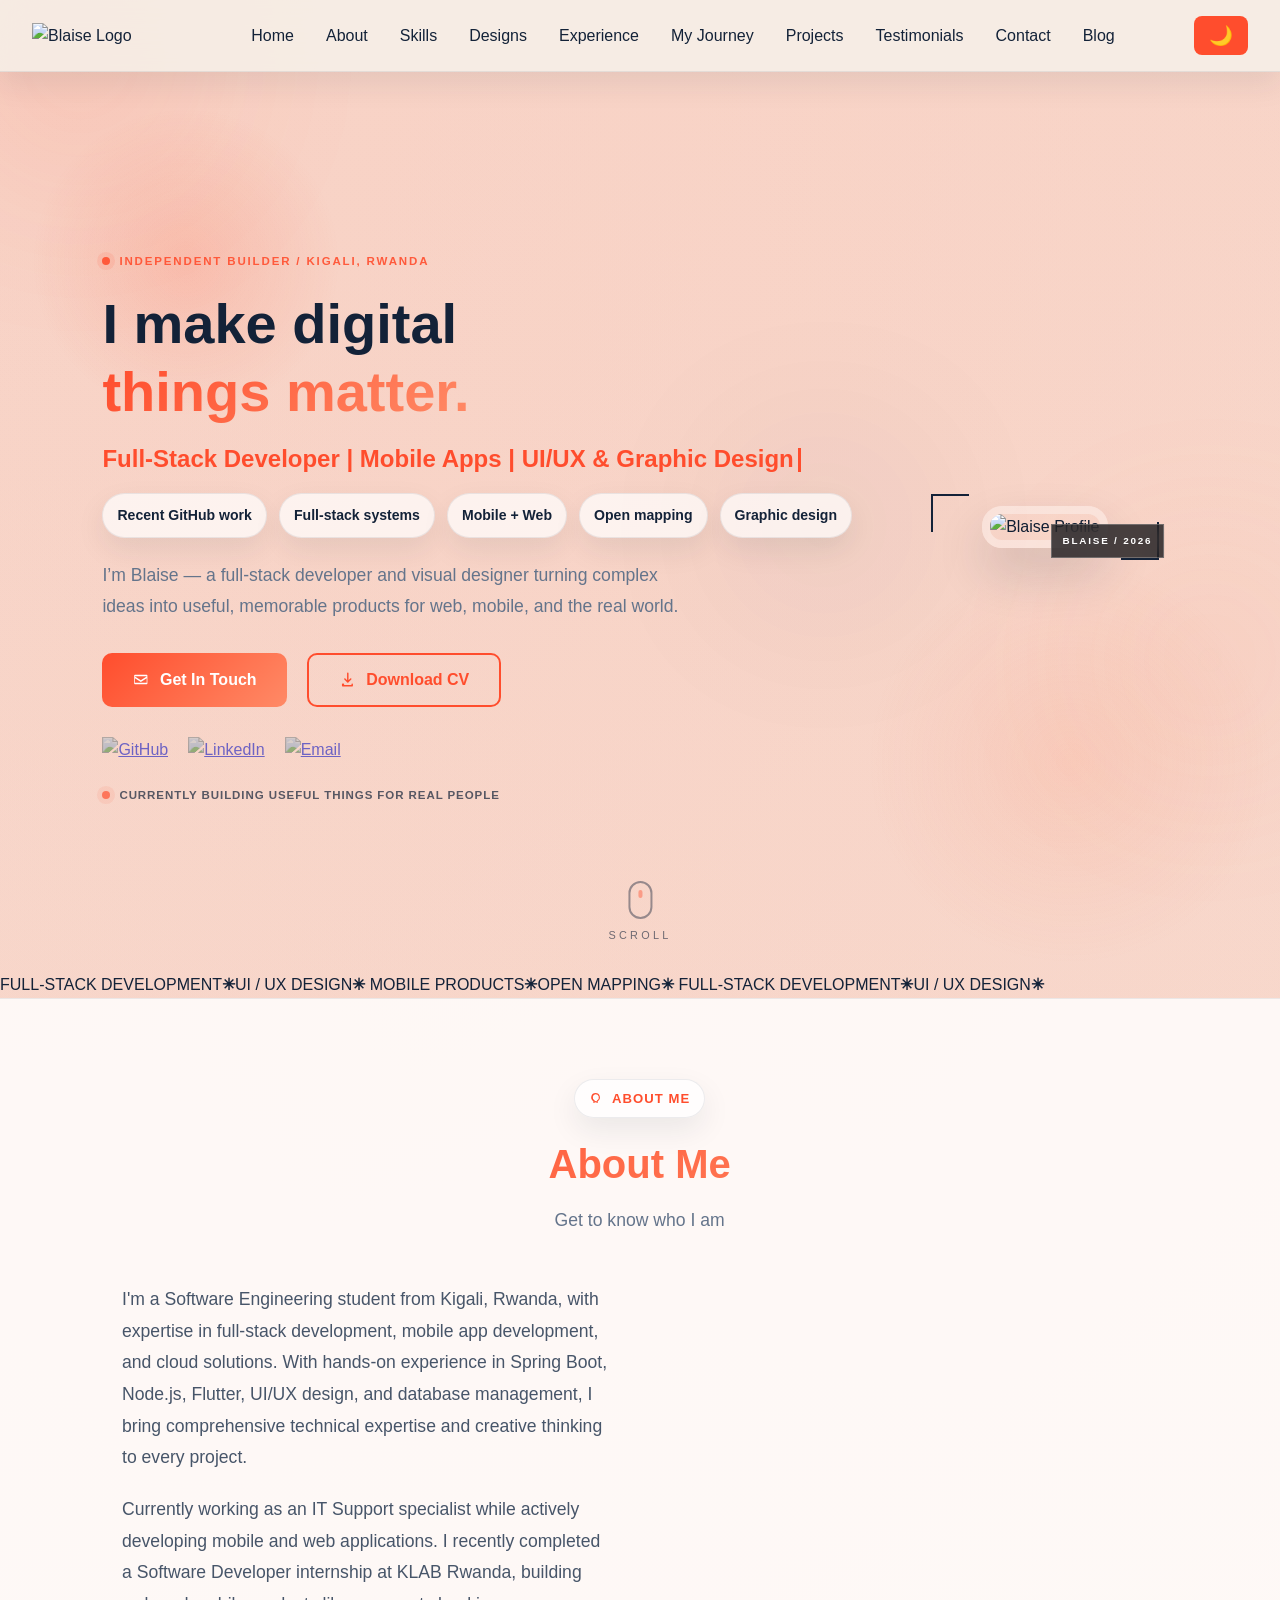
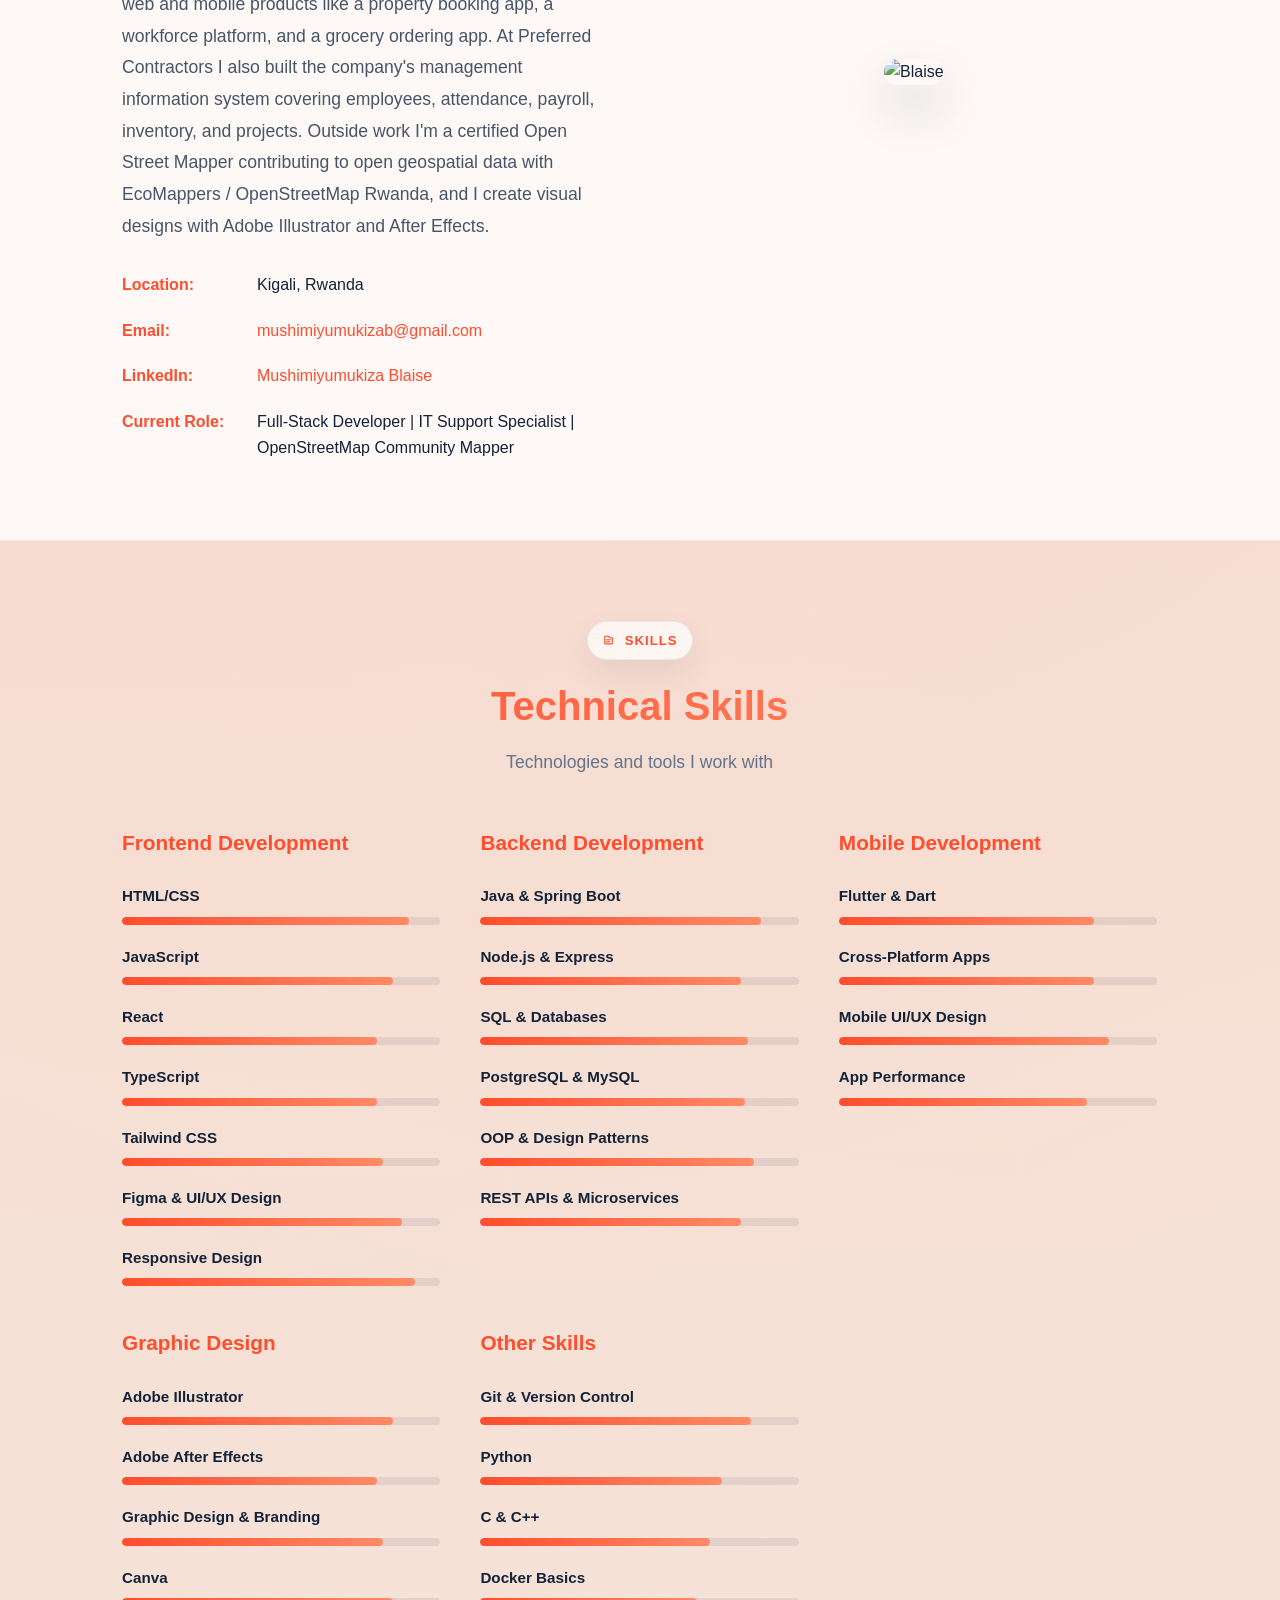
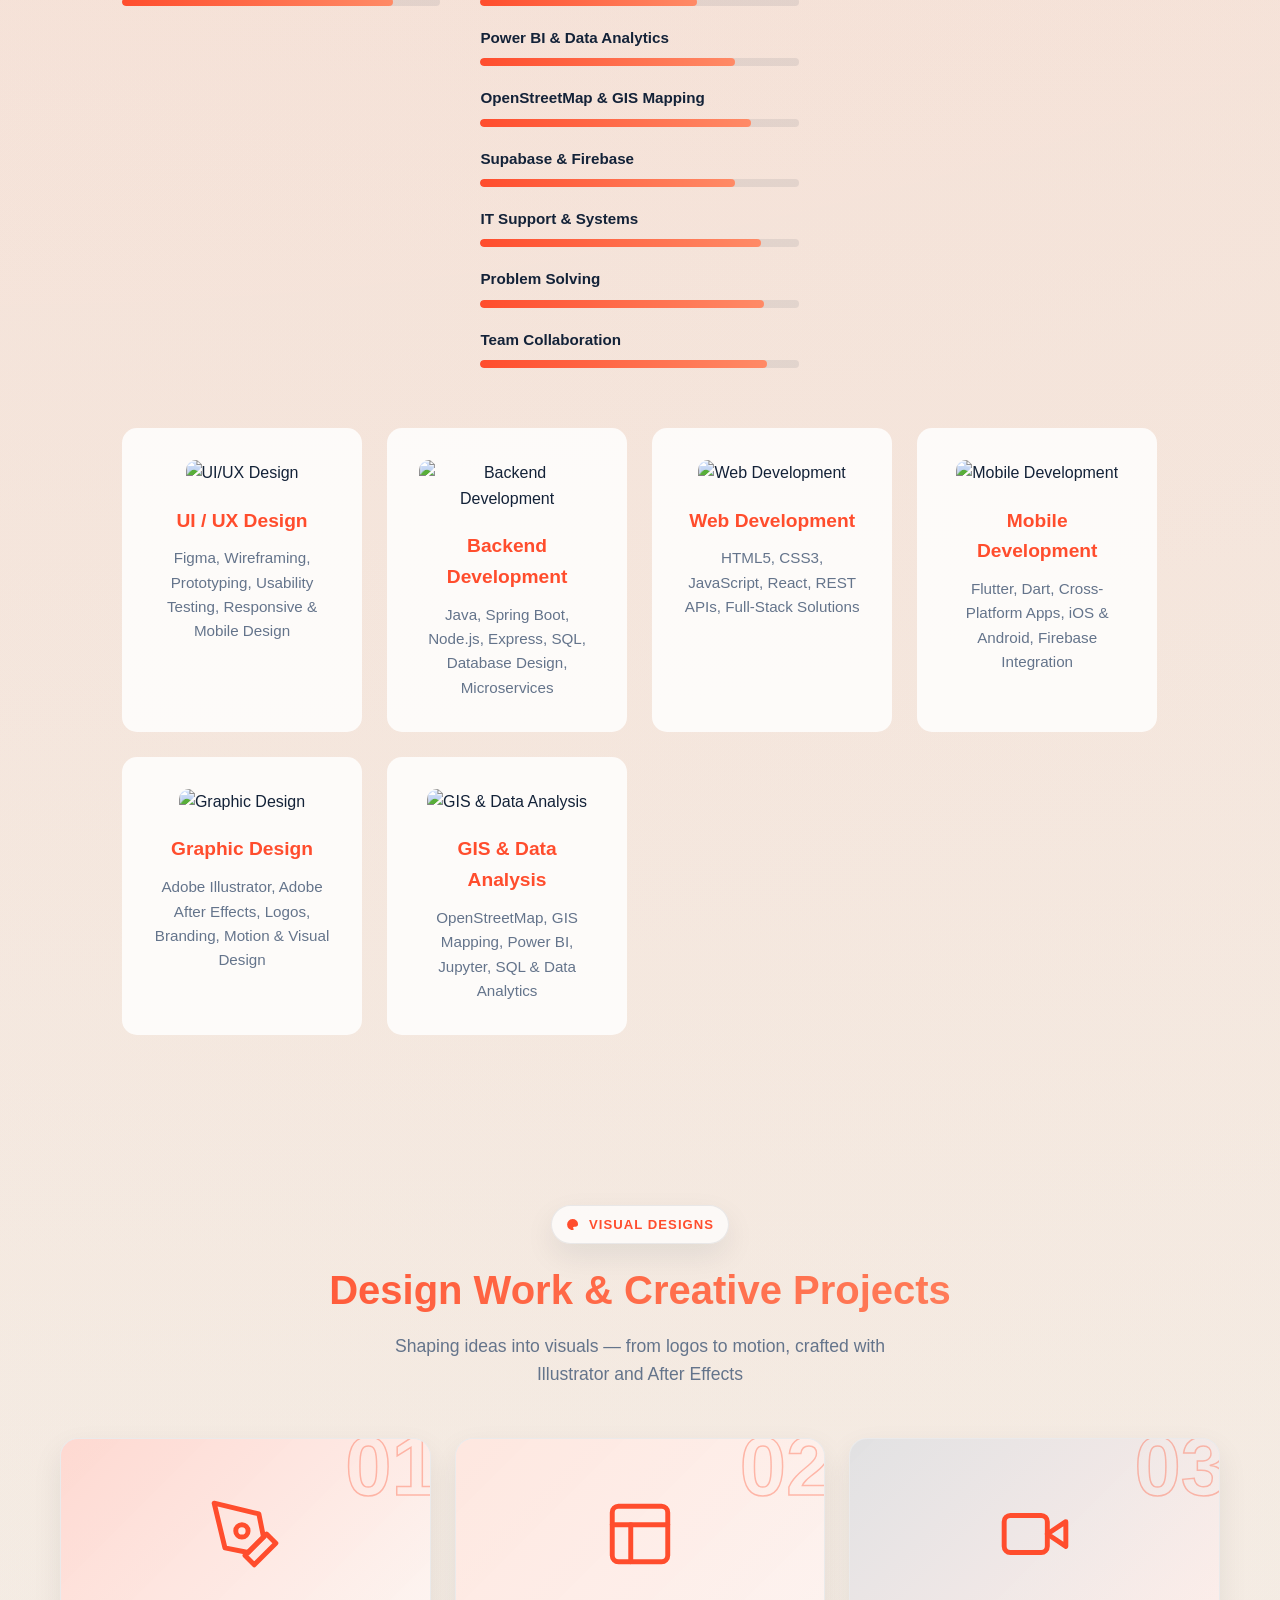
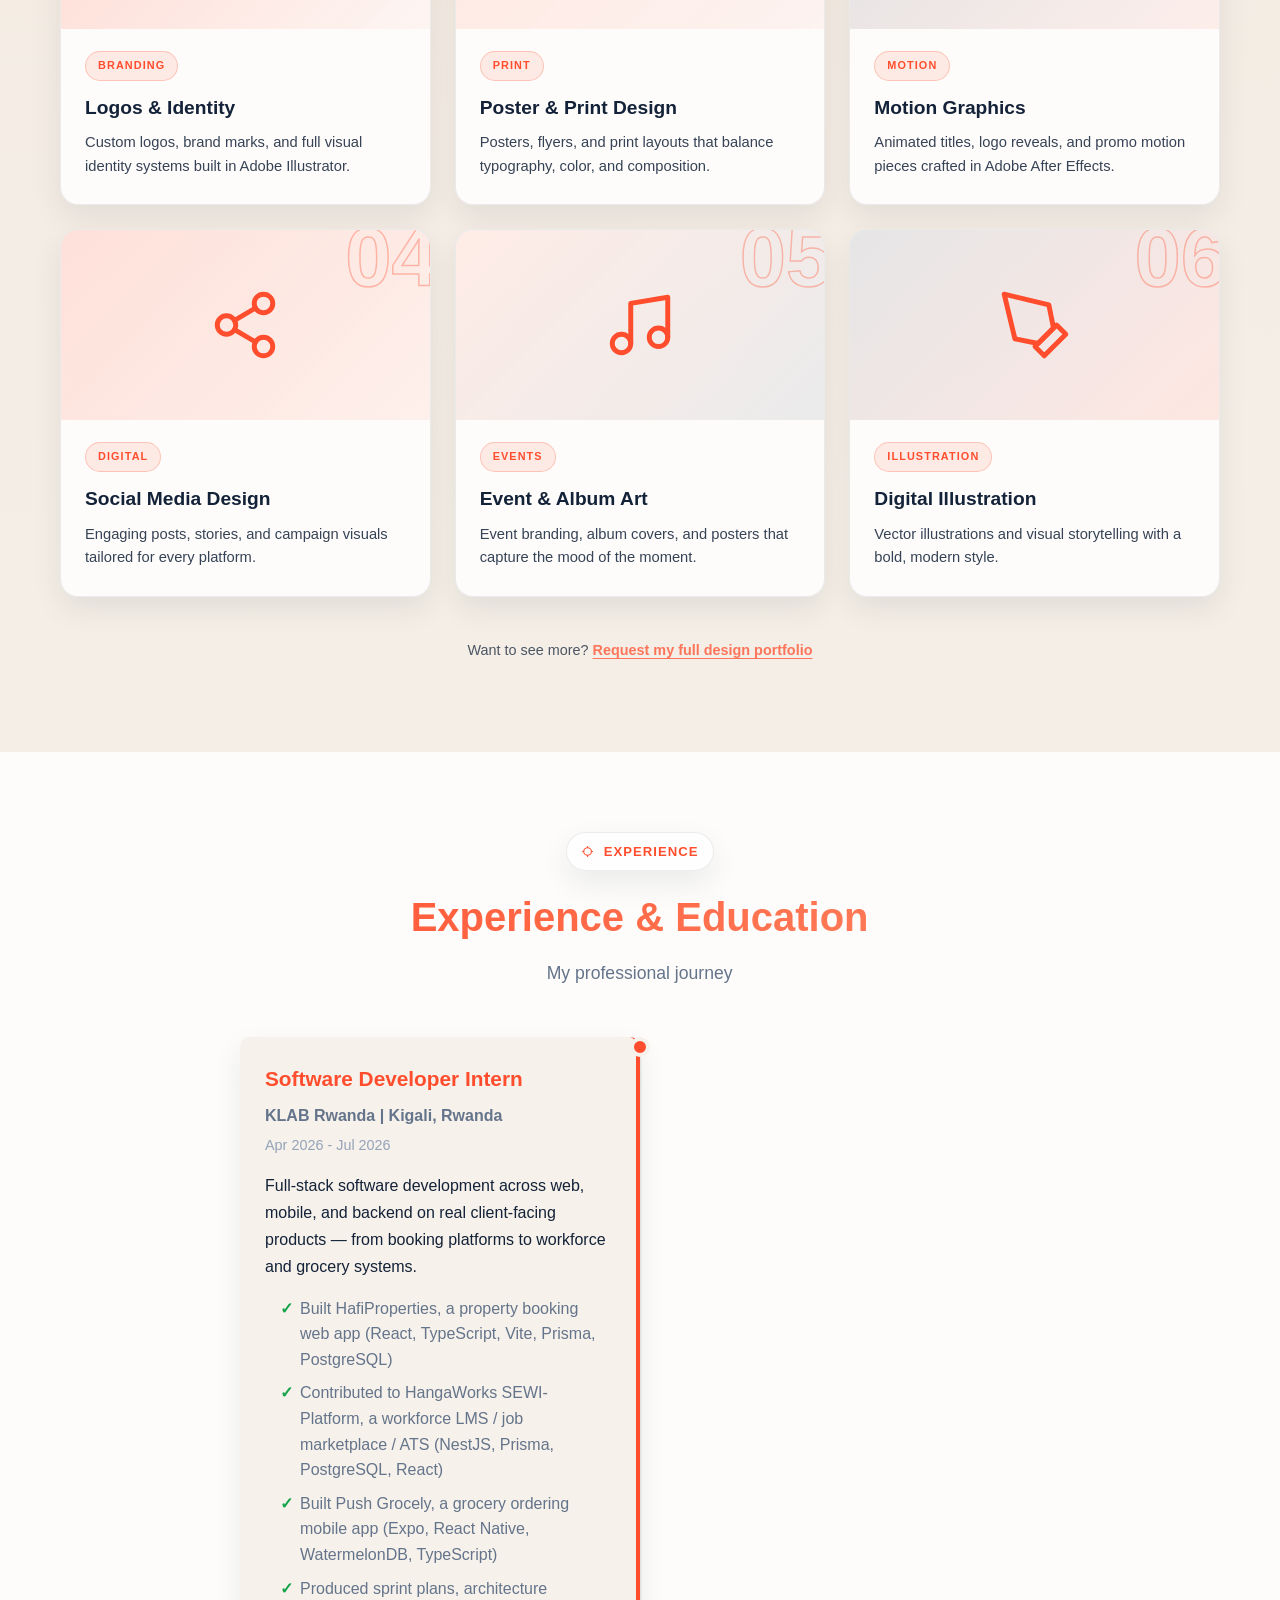
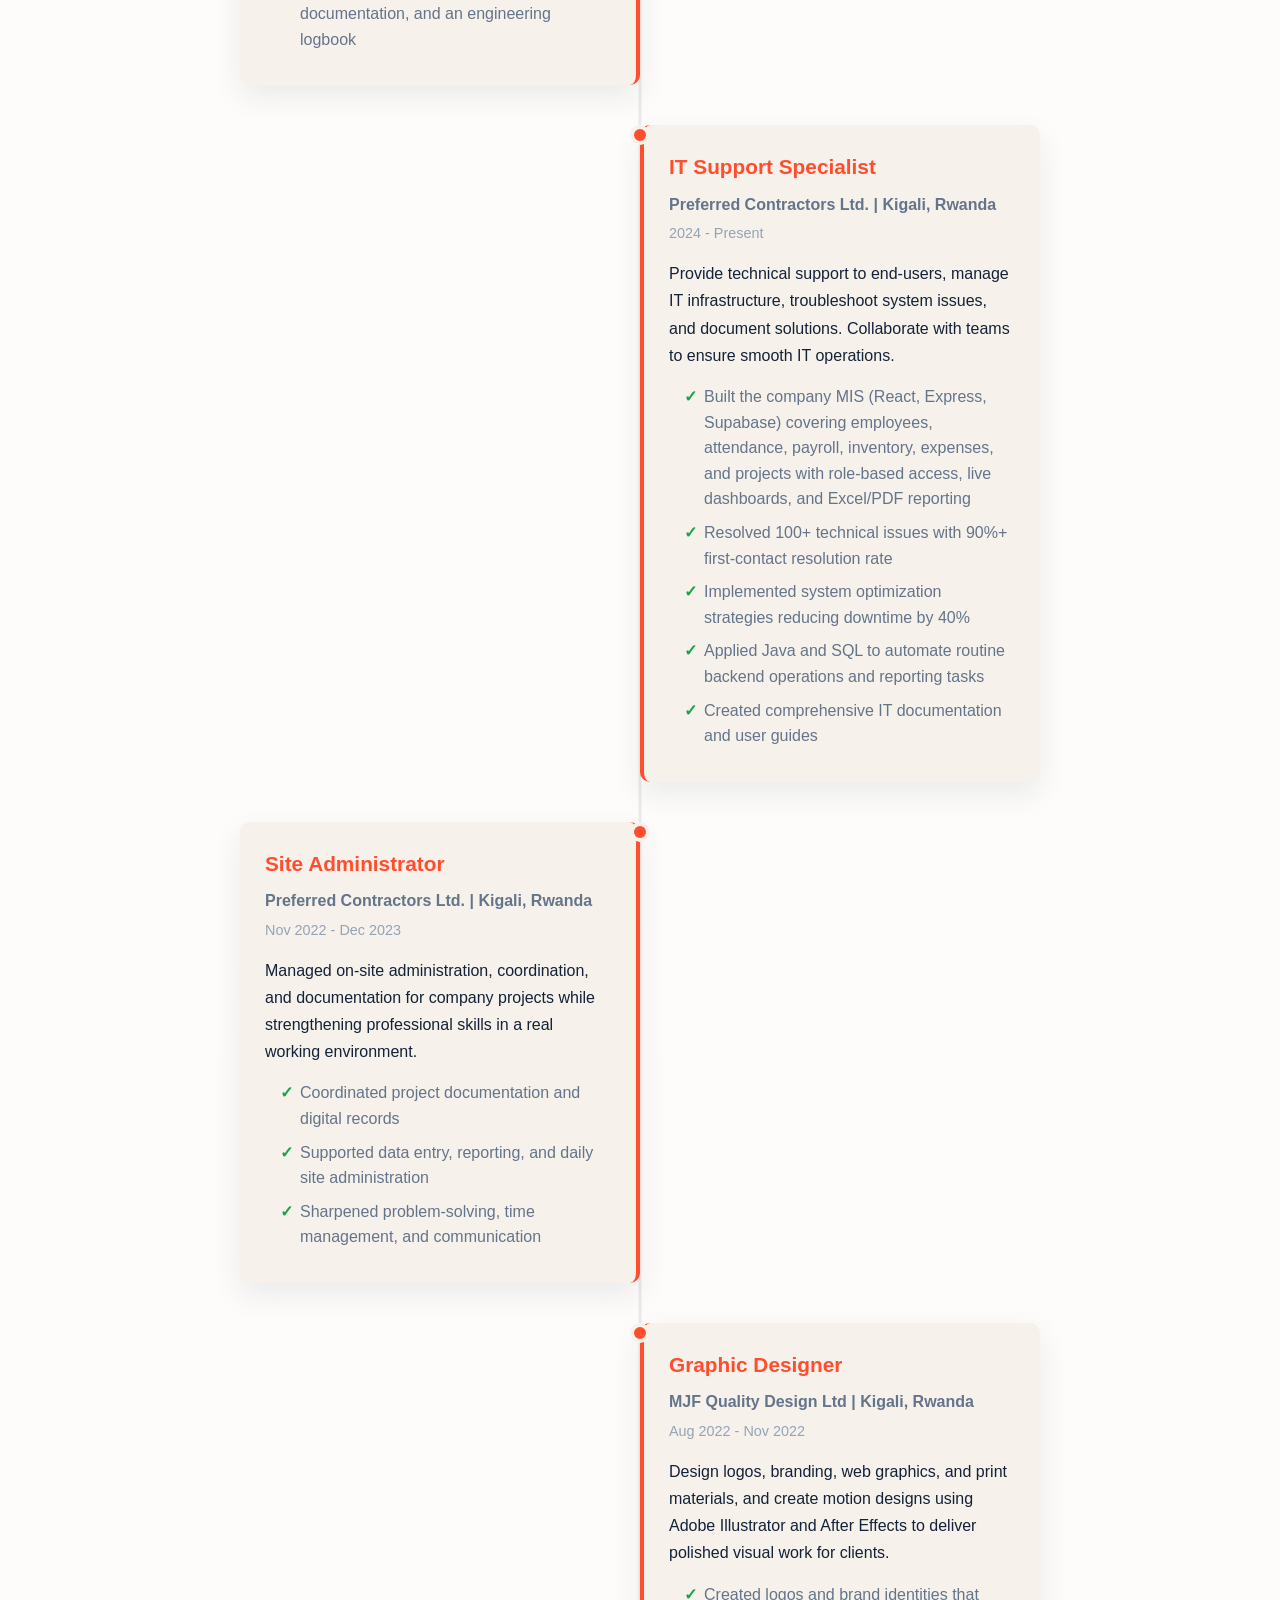
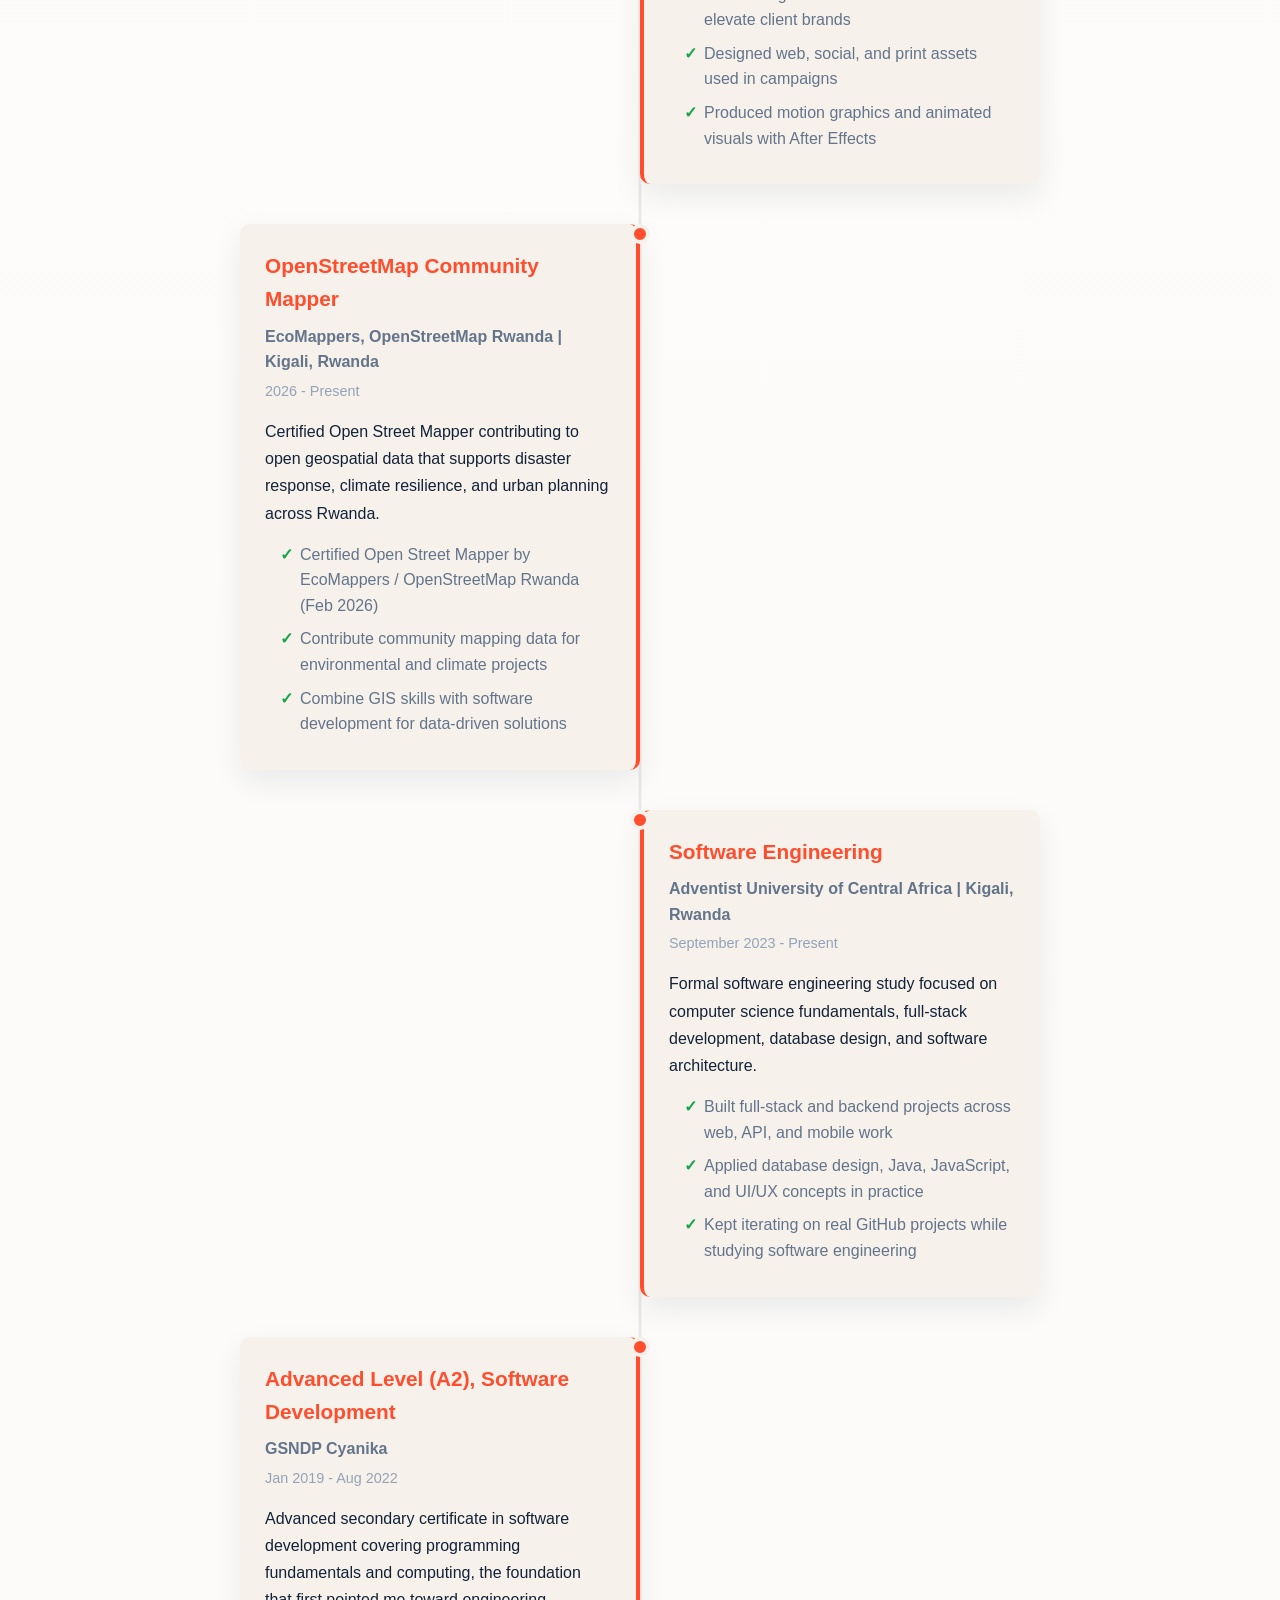
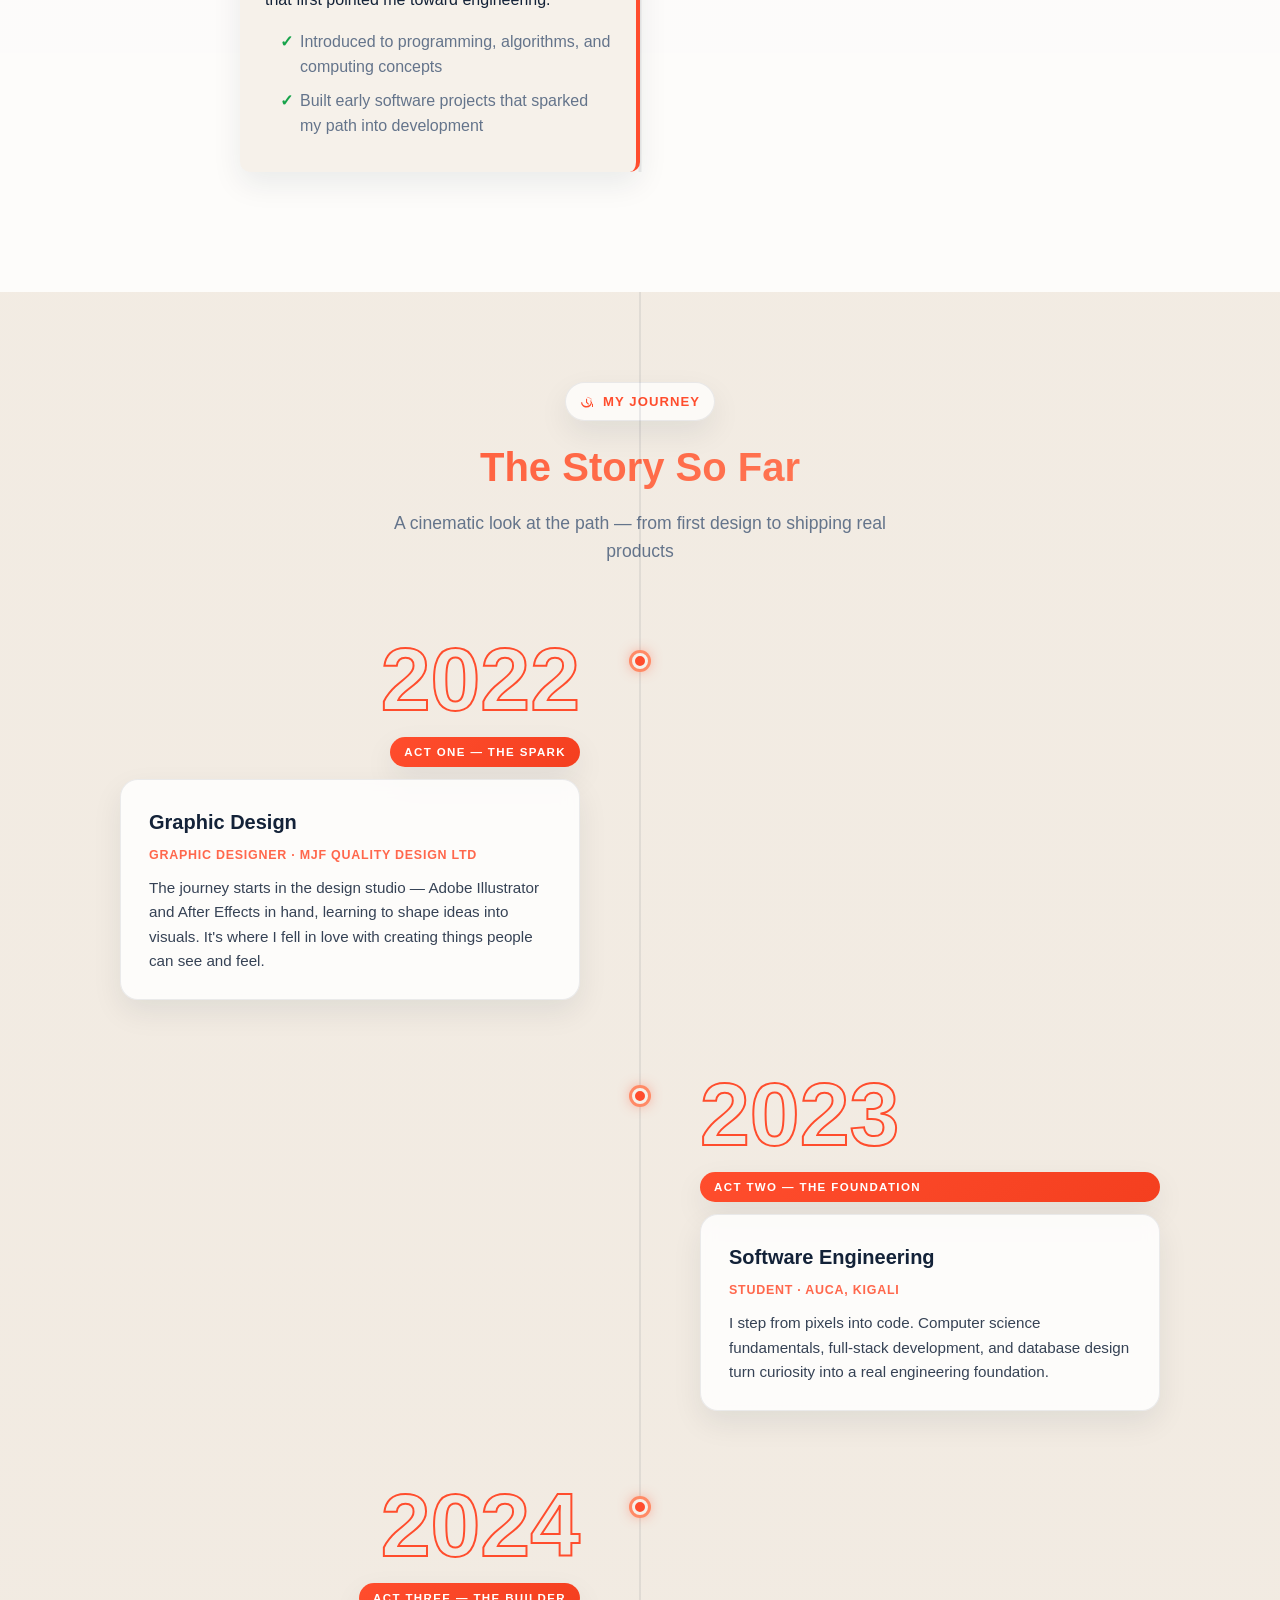
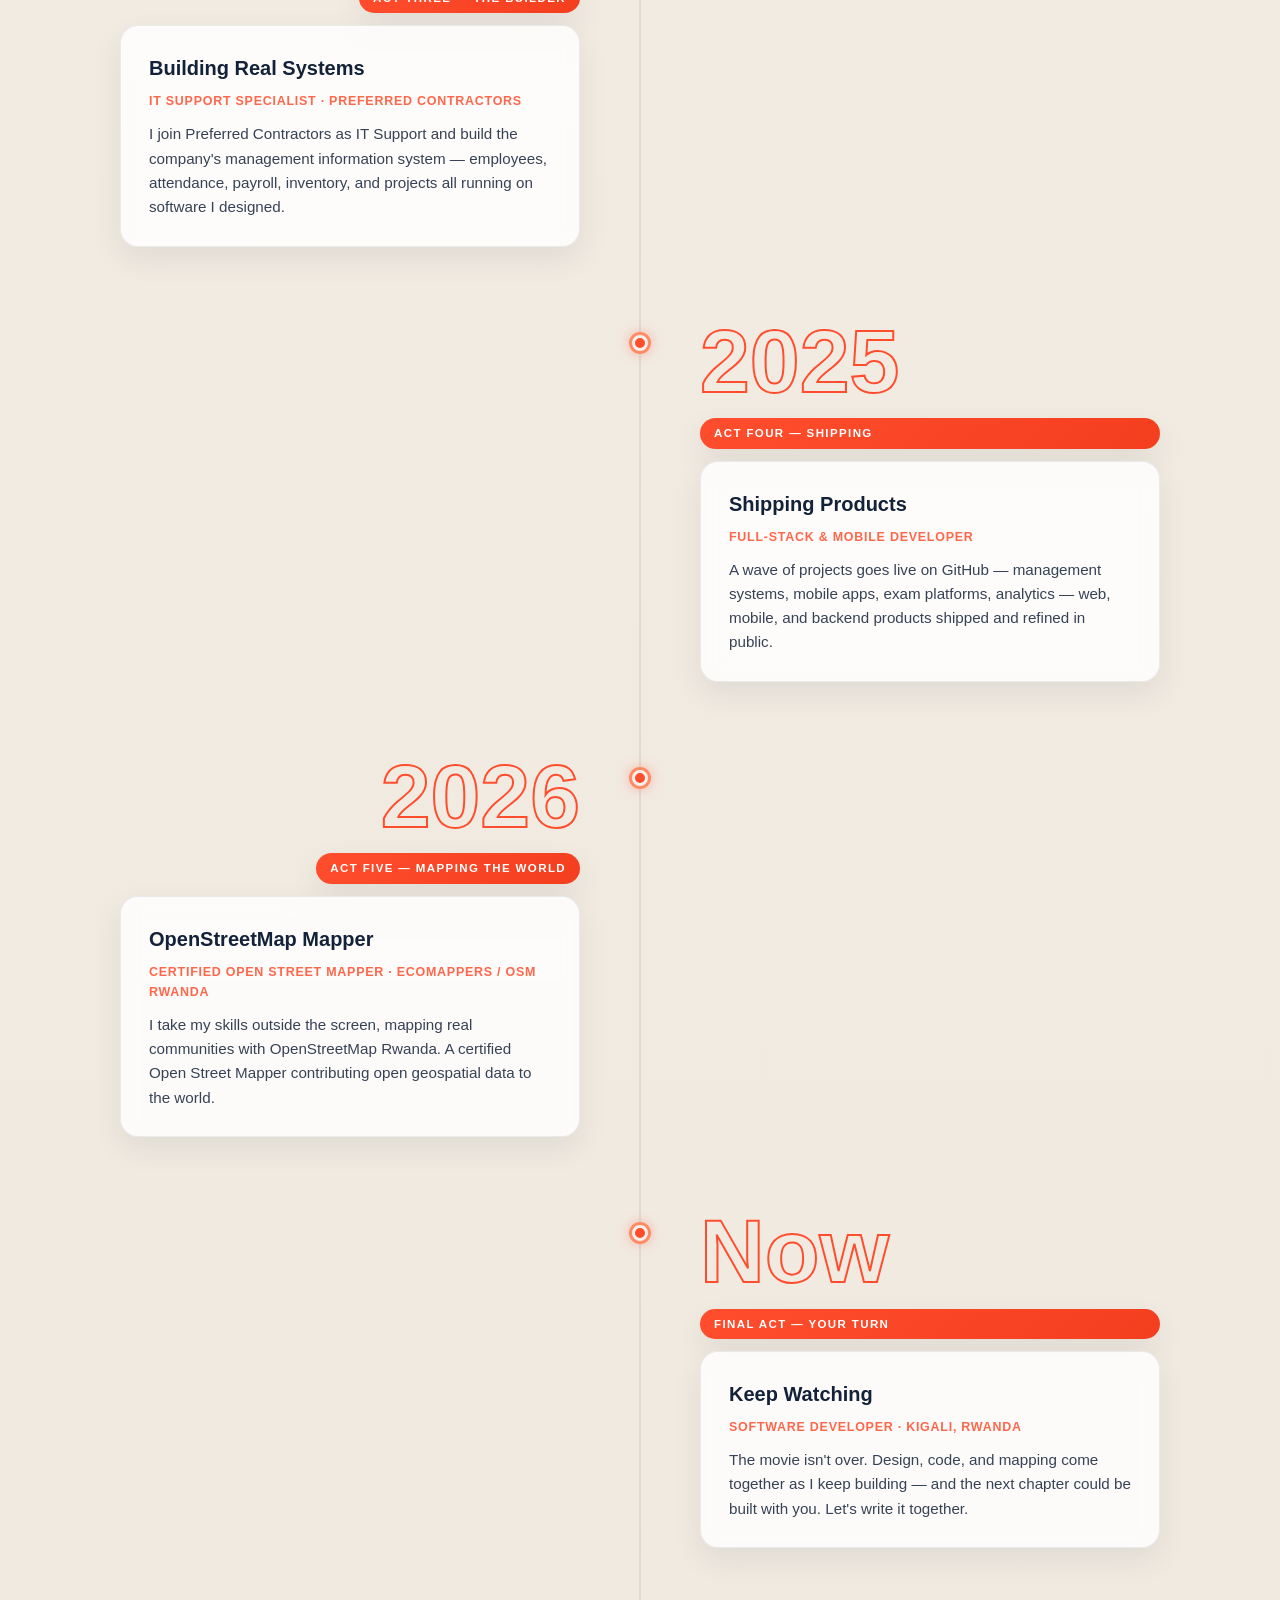
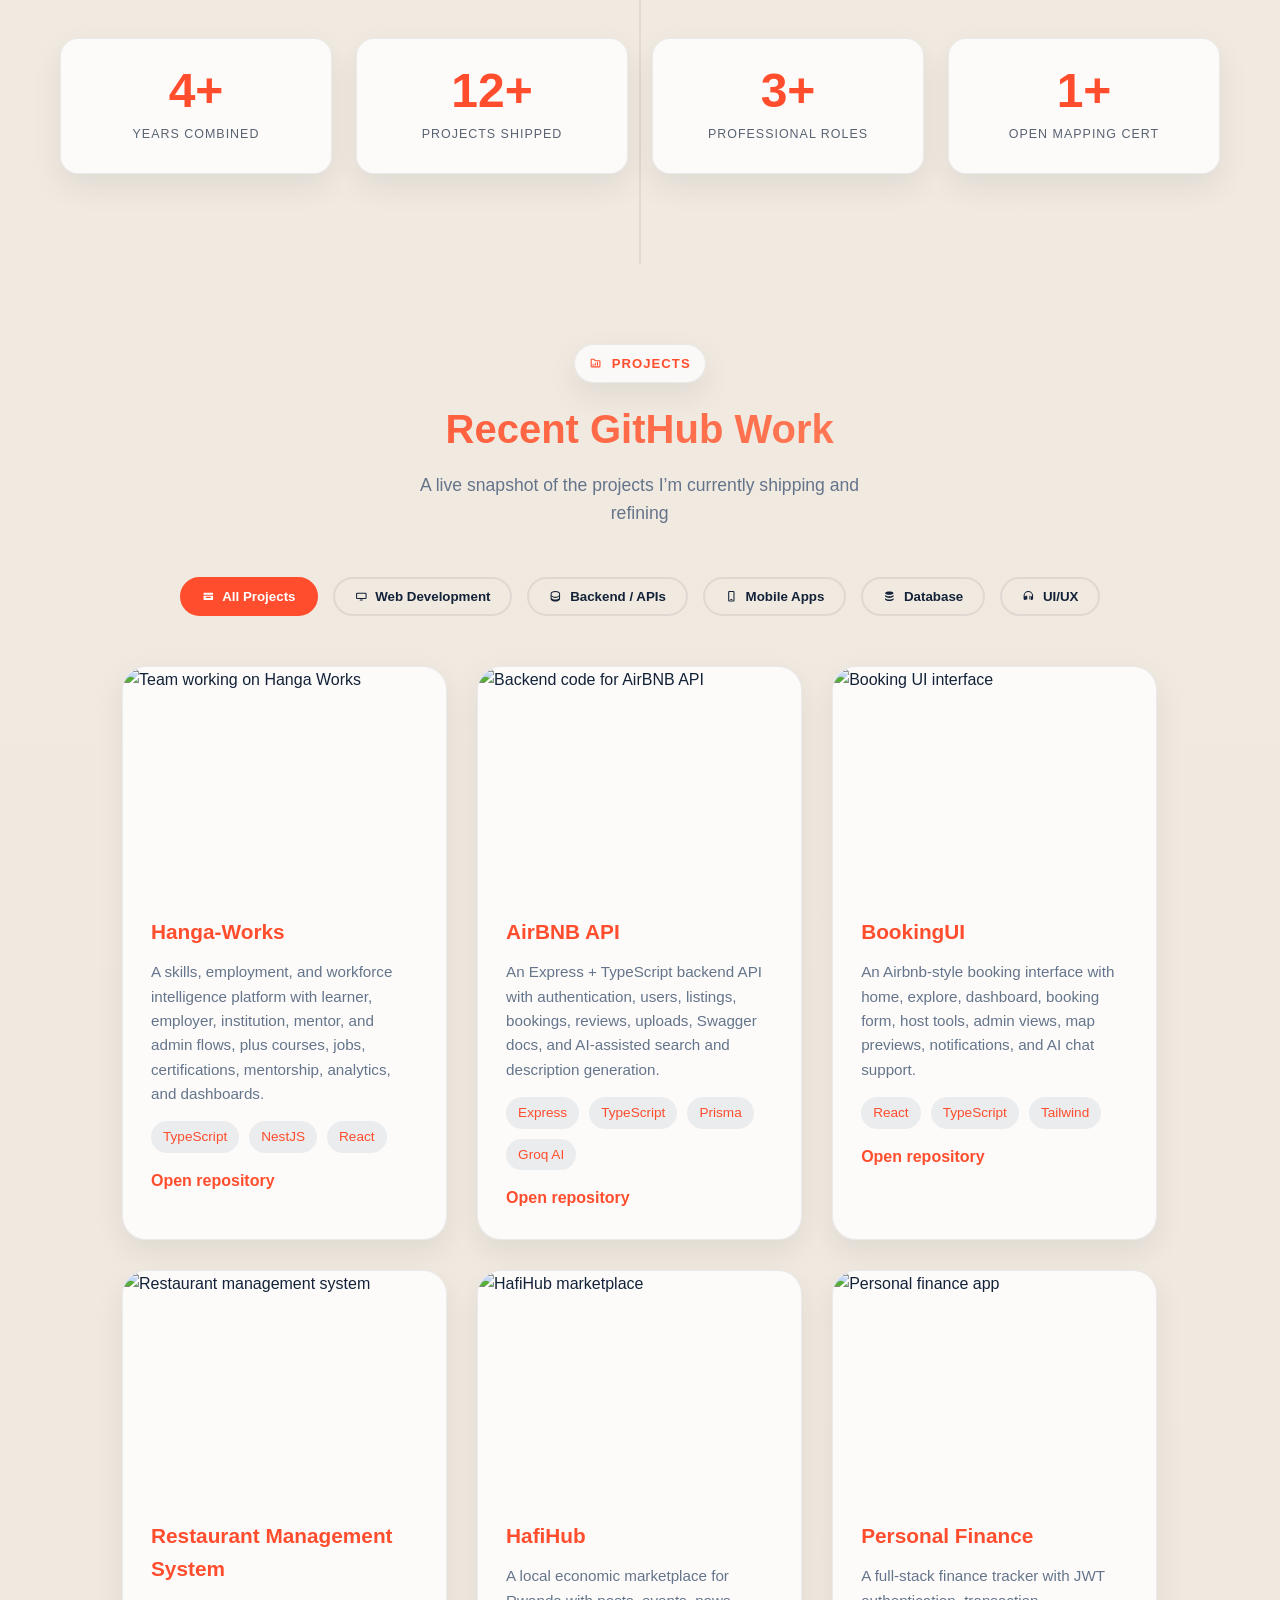
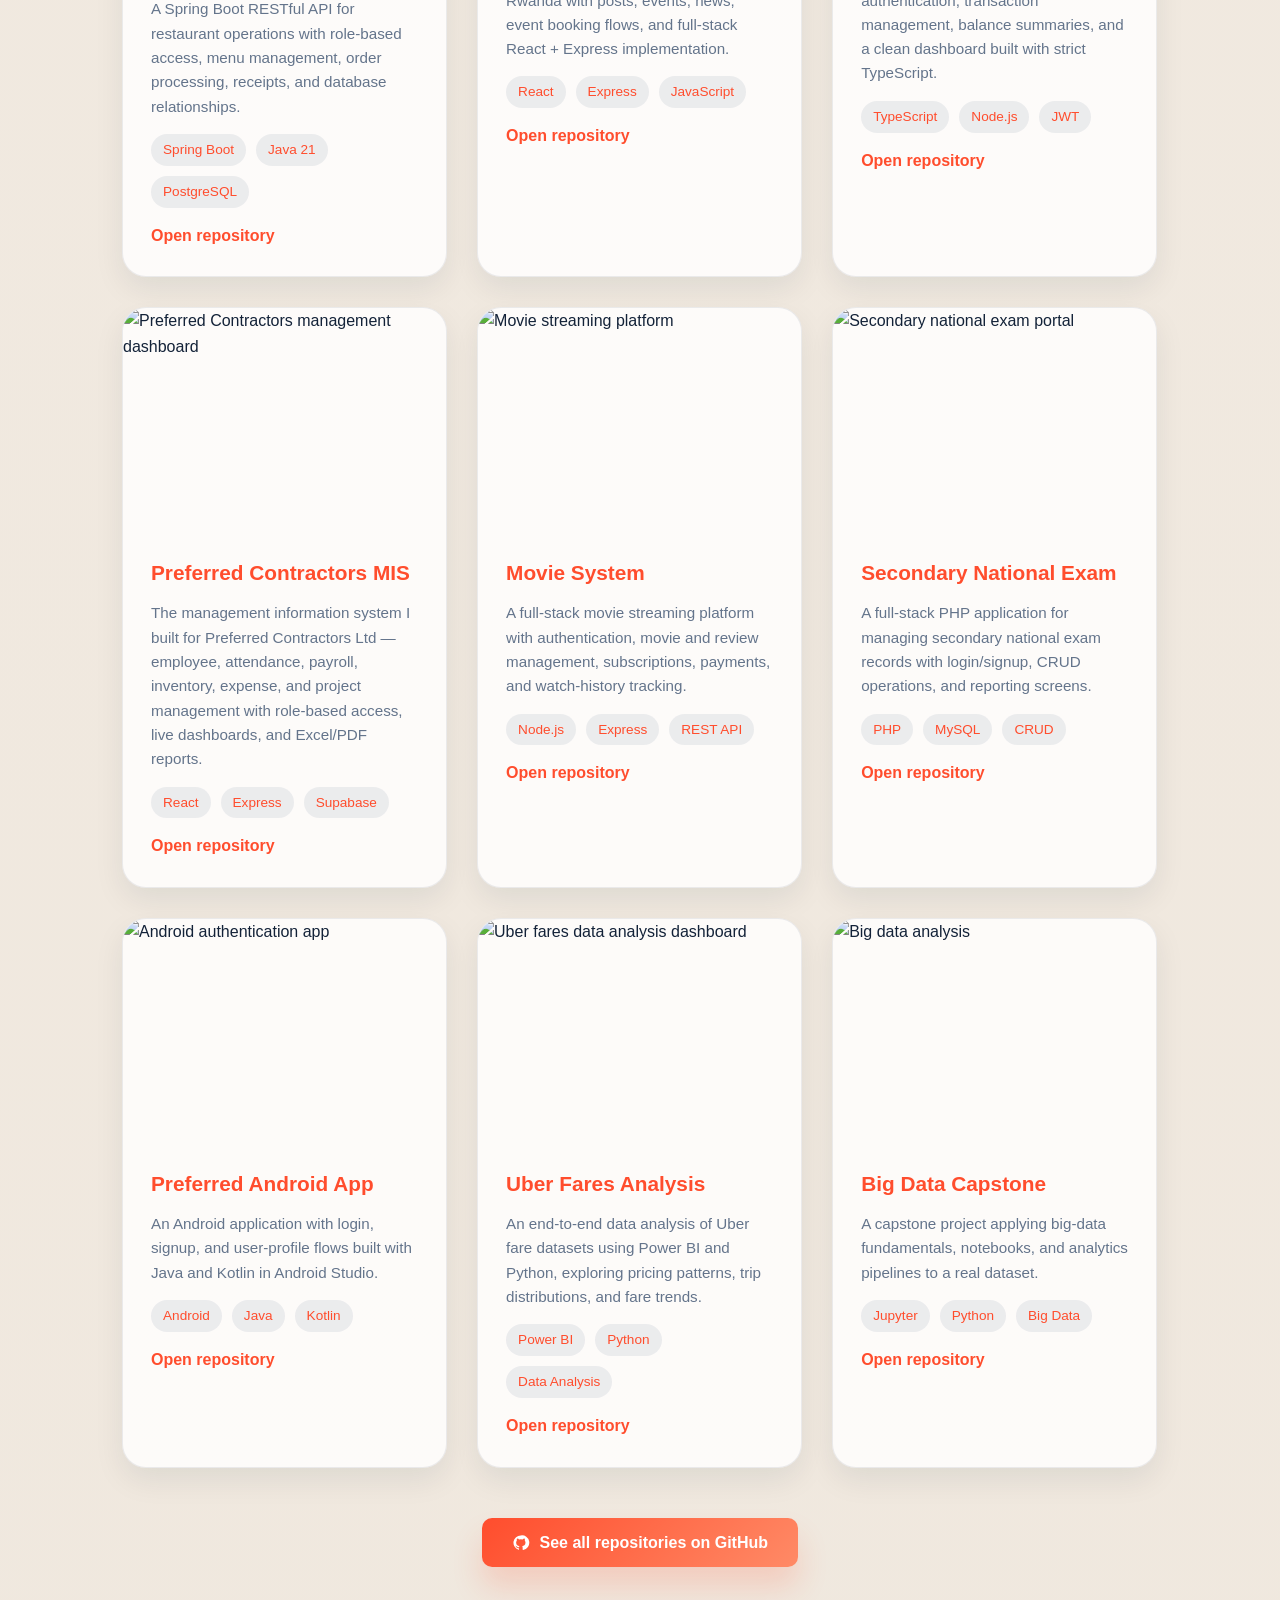
==== commit 6470bde8: "feat: give portfolio a bold editorial redesign Replace the subtle refresh with a high-contrast cinem" ====
--- a/index.html
+++ b/index.html
@@ -11,7 +11,7 @@
   <meta property="og:description" content="Portfolio showcasing projects in Java, Web Development, and UI/UX Design"/>
   <meta property="og:url" content="https://mushimiyumukizablaiseportifolio1.vercel.app/"/>
   <meta property="og:type" content="website"/>
-  <title>Blaise | Full-Stack Developer & UI/UX Designer</title>
+  <title>Blaise — Digital products with a point of view</title>
   <link rel="stylesheet" href="main.css"/>
   <link rel="icon" type="image/png" href="./images/logo.png"/>
 </head>
@@ -64,8 +64,8 @@
   <!-- HERO / HOME -->
   <section class="hero" id="home">
     <div class="hero-content">
-      <div class="hero-eyebrow"><span class="eyebrow-dot"></span> Scene 01 / Kigali, Rwanda</div>
-      <h1>Hi, I'm <span> Blaise Mushimiyumukiza </span></h1>
+      <div class="hero-eyebrow"><span class="eyebrow-dot"></span> Independent builder / Kigali, Rwanda</div>
+      <h1>I make digital<br><span>things matter.</span></h1>
       <p class="hero-subtitle">
         <span id="typewriter"></span><span class="typewriter-cursor" id="typewriterCursor"></span>
       </p>
@@ -77,11 +77,8 @@
         <span>Graphic design</span>
       </div>
       <p class="hero-description">
-        I build practical digital products across web, mobile, and backend systems — from the management platform I
-        ship at Preferred Contractors to open-data mapping with the OpenStreetMap Rwanda community. I recently
-        completed a full-stack internship at KLAB Rwanda, working on booking, workforce, and grocery platforms. My
-        stack spans React, TypeScript, Spring Boot, Node.js, Flutter, Java, and UI/UX design, plus graphic design
-        with Adobe Illustrator and After Effects.
+        I’m Blaise — a full-stack developer and visual designer turning complex ideas into useful,
+        memorable products for web, mobile, and the real world.
       </p>
 
       <div class="hero-actions">
@@ -123,6 +120,14 @@
     <div class="scroll-hint" aria-hidden="true">
       <span class="hint-mouse"></span>
       Scroll
+    </div>
+  </section>
+
+  <section class="signal-strip" aria-label="Portfolio highlights">
+    <div class="signal-track">
+      <span>FULL-STACK DEVELOPMENT</span><b>✳</b><span>UI / UX DESIGN</span><b>✳</b>
+      <span>MOBILE PRODUCTS</span><b>✳</b><span>OPEN MAPPING</span><b>✳</b>
+      <span>FULL-STACK DEVELOPMENT</span><b>✳</b><span>UI / UX DESIGN</span><b>✳</b>
     </div>
   </section>
 
--- a/main.css
+++ b/main.css
@@ -2113,6 +2113,152 @@
     display: none;
   }
 
+  /* ===== 2026 EDITORIAL REDESIGN ===== */
+  :root {
+    --bg: #0c0d0f;
+    --bg-soft: #15171a;
+    --nav-bg: rgba(12, 13, 15, 0.78);
+    --text: #f4f1e8;
+    --accent: #d7ff3f;
+    --accent-light: #efff9d;
+    --accent-deep: #a9cc12;
+    --card: rgba(24, 26, 29, 0.78);
+    --border: rgba(244, 241, 232, 0.14);
+    --shadow: 0 18px 50px rgba(0, 0, 0, 0.26);
+    --shadow-lg: 0 28px 80px rgba(0, 0, 0, 0.5);
+  }
+
+  body {
+    background:
+      linear-gradient(rgba(244, 241, 232, 0.035) 1px, transparent 1px),
+      linear-gradient(90deg, rgba(244, 241, 232, 0.035) 1px, transparent 1px),
+      radial-gradient(circle at 75% 8%, rgba(215, 255, 63, 0.12), transparent 25%),
+      var(--bg);
+    background-size: 42px 42px, 42px 42px, auto, auto;
+    color: var(--text);
+  }
+
+  body.dark {
+    --bg: #0c0d0f;
+    --bg-soft: #15171a;
+    --nav-bg: rgba(12, 13, 15, 0.78);
+    --text: #f4f1e8;
+    --accent: #d7ff3f;
+    --accent-light: #efff9d;
+    --accent-deep: #a9cc12;
+    --card: rgba(24, 26, 29, 0.78);
+    --border: rgba(244, 241, 232, 0.14);
+  }
+
+  .navbar {
+    background: var(--nav-bg);
+    border-bottom: 1px solid var(--border);
+    box-shadow: none;
+  }
+
+  .nav-container {
+    max-width: 1440px;
+    padding: 1.15rem 4vw;
+  }
+
+  .logo { width: 170px; filter: brightness(0) invert(1); }
+  .nav-links { gap: 1.4rem; }
+  .nav-links a { font-size: 0.76rem; letter-spacing: 0.08em; text-transform: uppercase; }
+  .mode-btn { border-radius: 50%; width: 42px; height: 42px; padding: 0; background: var(--accent); color: #0c0d0f; }
+
+  .hero {
+    max-width: 1440px;
+    min-height: calc(100vh - 76px);
+    margin: 0 auto;
+    padding: 9vh 4vw 12vh;
+    gap: 8vw;
+  }
+
+  .hero-content { flex: 1.1; max-width: 720px; }
+  .hero-eyebrow { color: var(--accent); font-size: 0.68rem; letter-spacing: 0.22em; }
+  .eyebrow-dot, .status-pulse { background: var(--accent); box-shadow: 0 0 0 5px rgba(215, 255, 63, 0.12); }
+  .hero-content h1 {
+    max-width: 720px;
+    font-size: clamp(4rem, 9vw, 8.6rem);
+    line-height: 0.88;
+    letter-spacing: -0.075em;
+    text-transform: uppercase;
+  }
+  .hero-content h1 span {
+    color: var(--accent);
+    background: none;
+    -webkit-text-fill-color: initial;
+  }
+  .hero-subtitle { color: var(--accent); font-size: 1rem; letter-spacing: 0.04em; }
+  .hero-pills { display: none; }
+  .hero-description {
+    max-width: 520px;
+    margin-top: 28px;
+    color: rgba(244, 241, 232, 0.68);
+    font-size: 1rem;
+    line-height: 1.75;
+  }
+  .hero-actions { margin-top: 34px; }
+  .btn { border-radius: 0; padding: 15px 24px; text-transform: uppercase; letter-spacing: 0.08em; font-size: 0.72rem; }
+  .btn-primary { background: var(--accent); color: #0c0d0f; }
+  .btn-outline { border-color: var(--accent); color: var(--accent); }
+  .hero-status { color: rgba(244, 241, 232, 0.55); font-size: 0.65rem; letter-spacing: 0.13em; }
+
+  .hero-image { flex: 0 1 430px; }
+  .hero-image::before { top: 24px; right: 0; color: var(--accent); border-color: var(--accent); }
+  .hero-img {
+    max-width: 430px;
+    border: 1px solid var(--accent);
+    border-radius: 0;
+    box-shadow: 18px 18px 0 rgba(215, 255, 63, 0.12);
+    filter: grayscale(1) contrast(1.12);
+  }
+  .hero-img:hover { filter: grayscale(0) contrast(1.05); }
+  .hero-frame-corner { border-color: var(--accent); }
+
+  .signal-strip {
+    overflow: hidden;
+    padding: 18px 0;
+    background: var(--accent);
+    color: #0c0d0f;
+    transform: rotate(-1.3deg) scale(1.03);
+    border-top: 2px solid #0c0d0f;
+    border-bottom: 2px solid #0c0d0f;
+  }
+  .signal-track {
+    display: flex;
+    align-items: center;
+    justify-content: space-around;
+    gap: 30px;
+    min-width: max-content;
+    font-size: 0.78rem;
+    font-weight: 900;
+    letter-spacing: 0.13em;
+    animation: signalMove 22s linear infinite;
+  }
+  .signal-track b { font-size: 1.2rem; }
+  @keyframes signalMove { to { transform: translateX(-20%); } }
+
+  .about, .experience, .testimonials { background: rgba(21, 23, 26, 0.82); }
+  .section-header h2 { color: var(--text); background: none; -webkit-text-fill-color: initial; text-transform: uppercase; letter-spacing: -0.04em; }
+  .section-kicker { background: transparent; color: var(--accent); border: 1px solid var(--accent); box-shadow: none; border-radius: 0; }
+  .section-subtitle, .about-text p, .project-description, .skill-card p, .contact-item p { color: rgba(244, 241, 232, 0.62); }
+  .skill-card, .project-card, .testimonial-card, .contact-form, .journey-panel, .journey-stat, .design-tile { border-radius: 0; background: rgba(21, 23, 26, 0.88); border-color: var(--border); }
+  .project-card:hover, .skill-card:hover, .design-tile:hover { border-color: var(--accent); }
+  .project-info h3, .skill-card h3, .contact-item h4, .timeline-content h3 { color: var(--accent); }
+  .tech-tag, .design-badge { color: var(--accent); background: rgba(215, 255, 63, 0.1); }
+  .footer { background: #070809; }
+
+  @media (max-width: 768px) {
+    .nav-container { padding: 0.9rem 5vw; }
+    .logo { width: 125px; }
+    .hero { padding: 7vh 6vw 10vh; gap: 48px; }
+    .hero-content h1 { font-size: clamp(3.2rem, 16vw, 5.2rem); }
+    .hero-image { width: 82vw; }
+    .hero-img { max-width: 100%; }
+    .signal-track { justify-content: flex-start; animation-duration: 16s; }
+  }
+
   section {
     page-break-inside: avoid;
   }
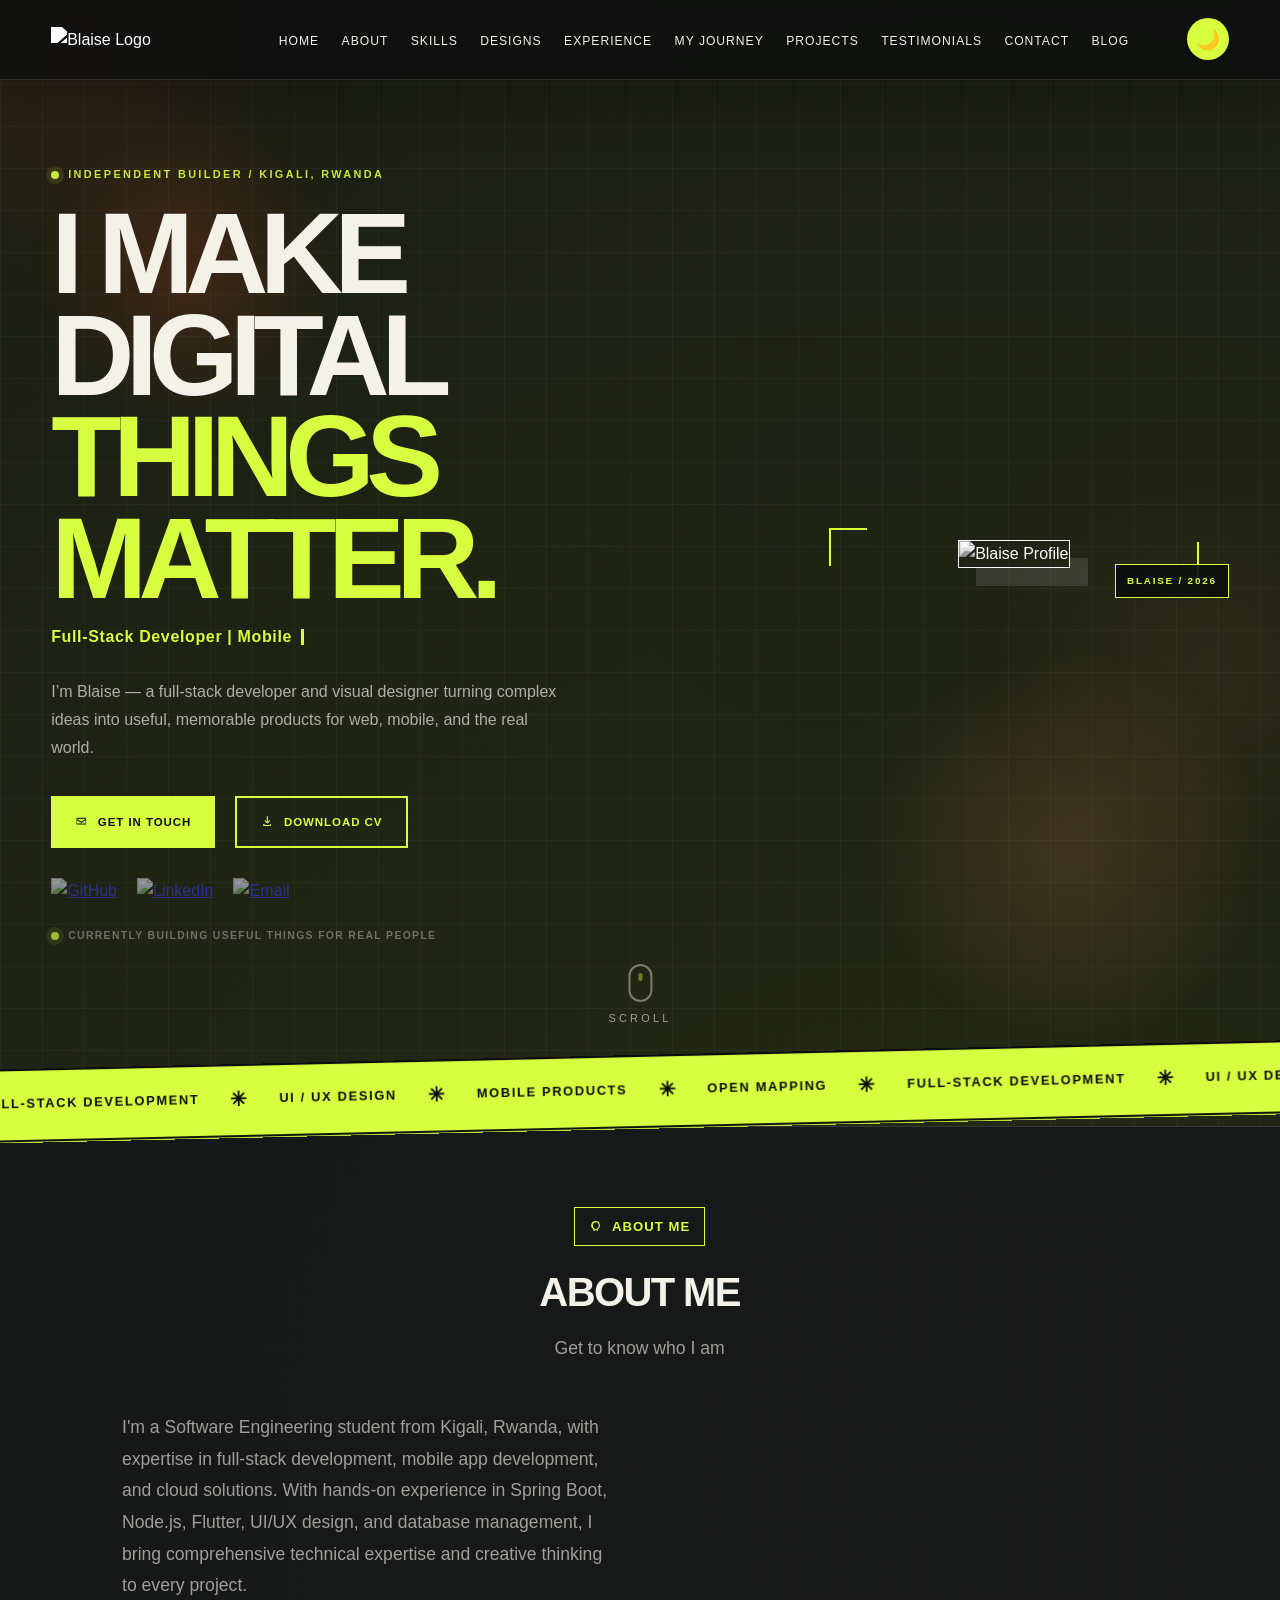
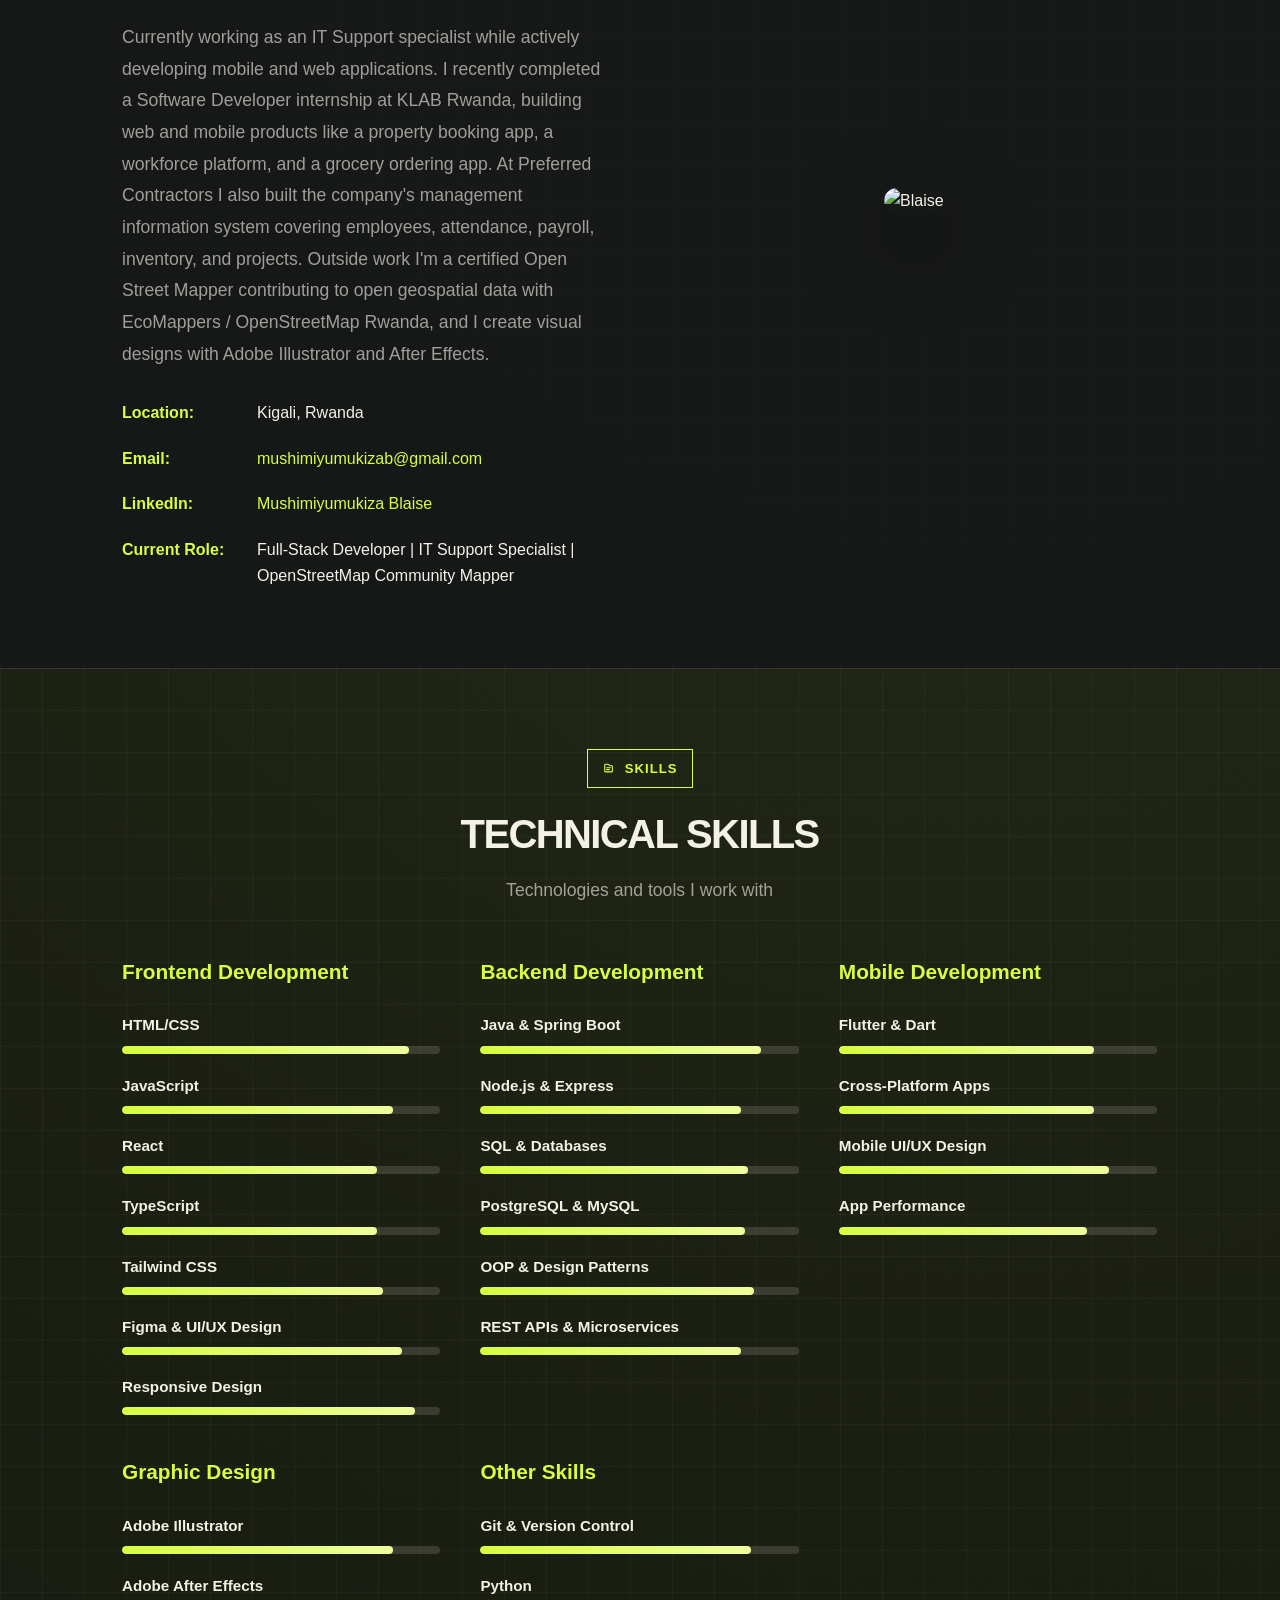
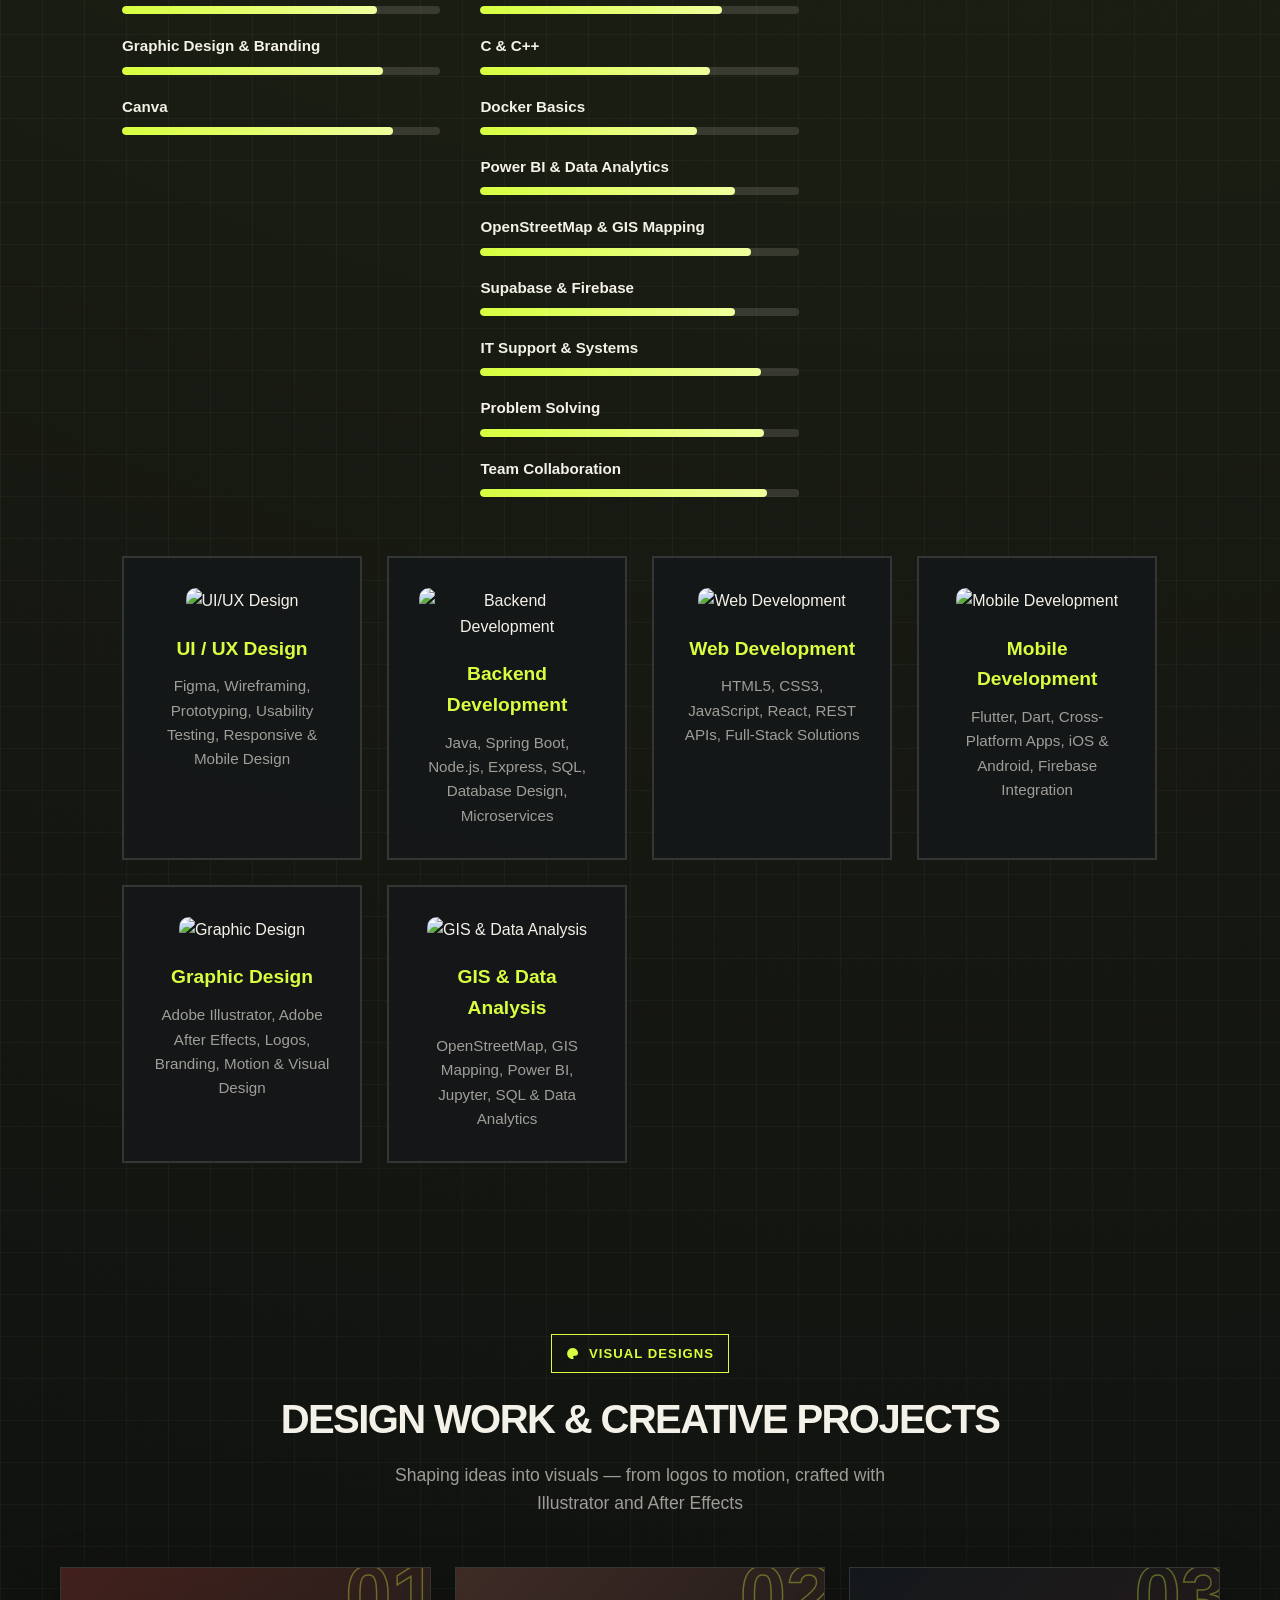
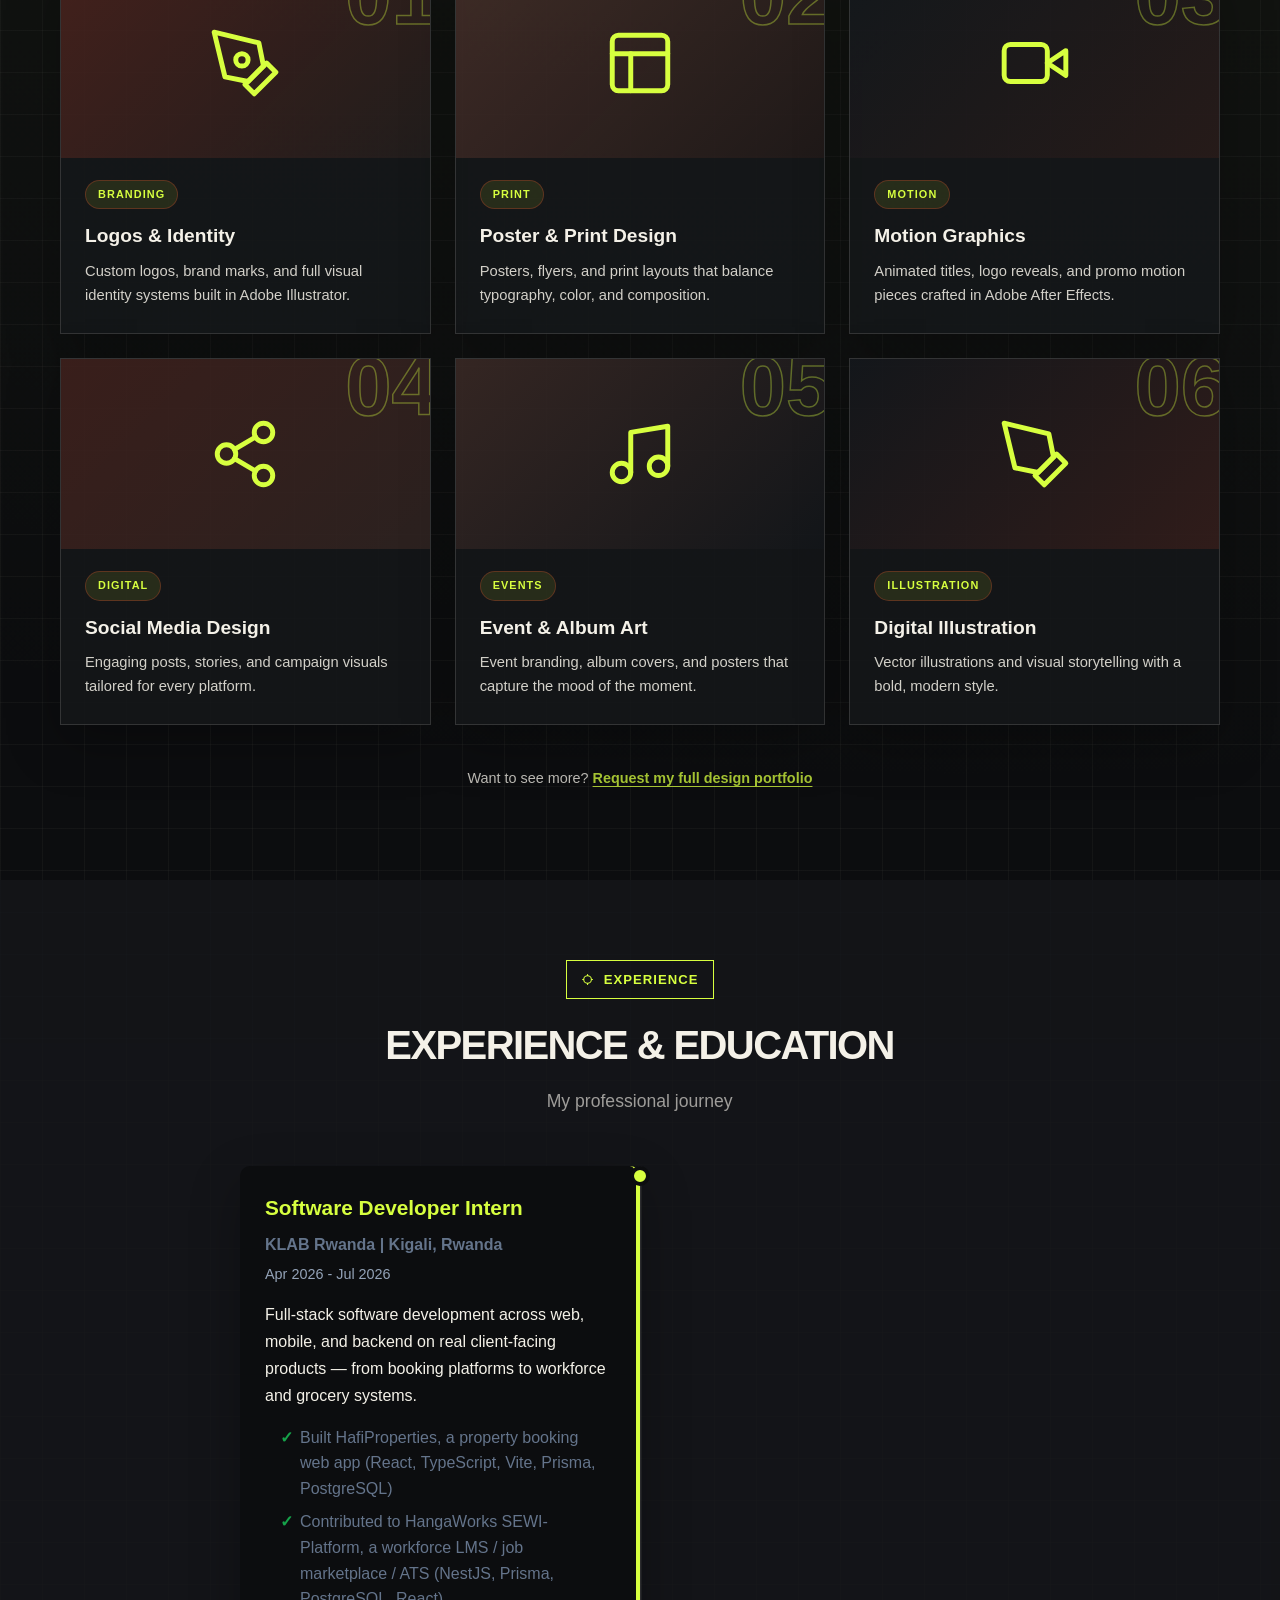
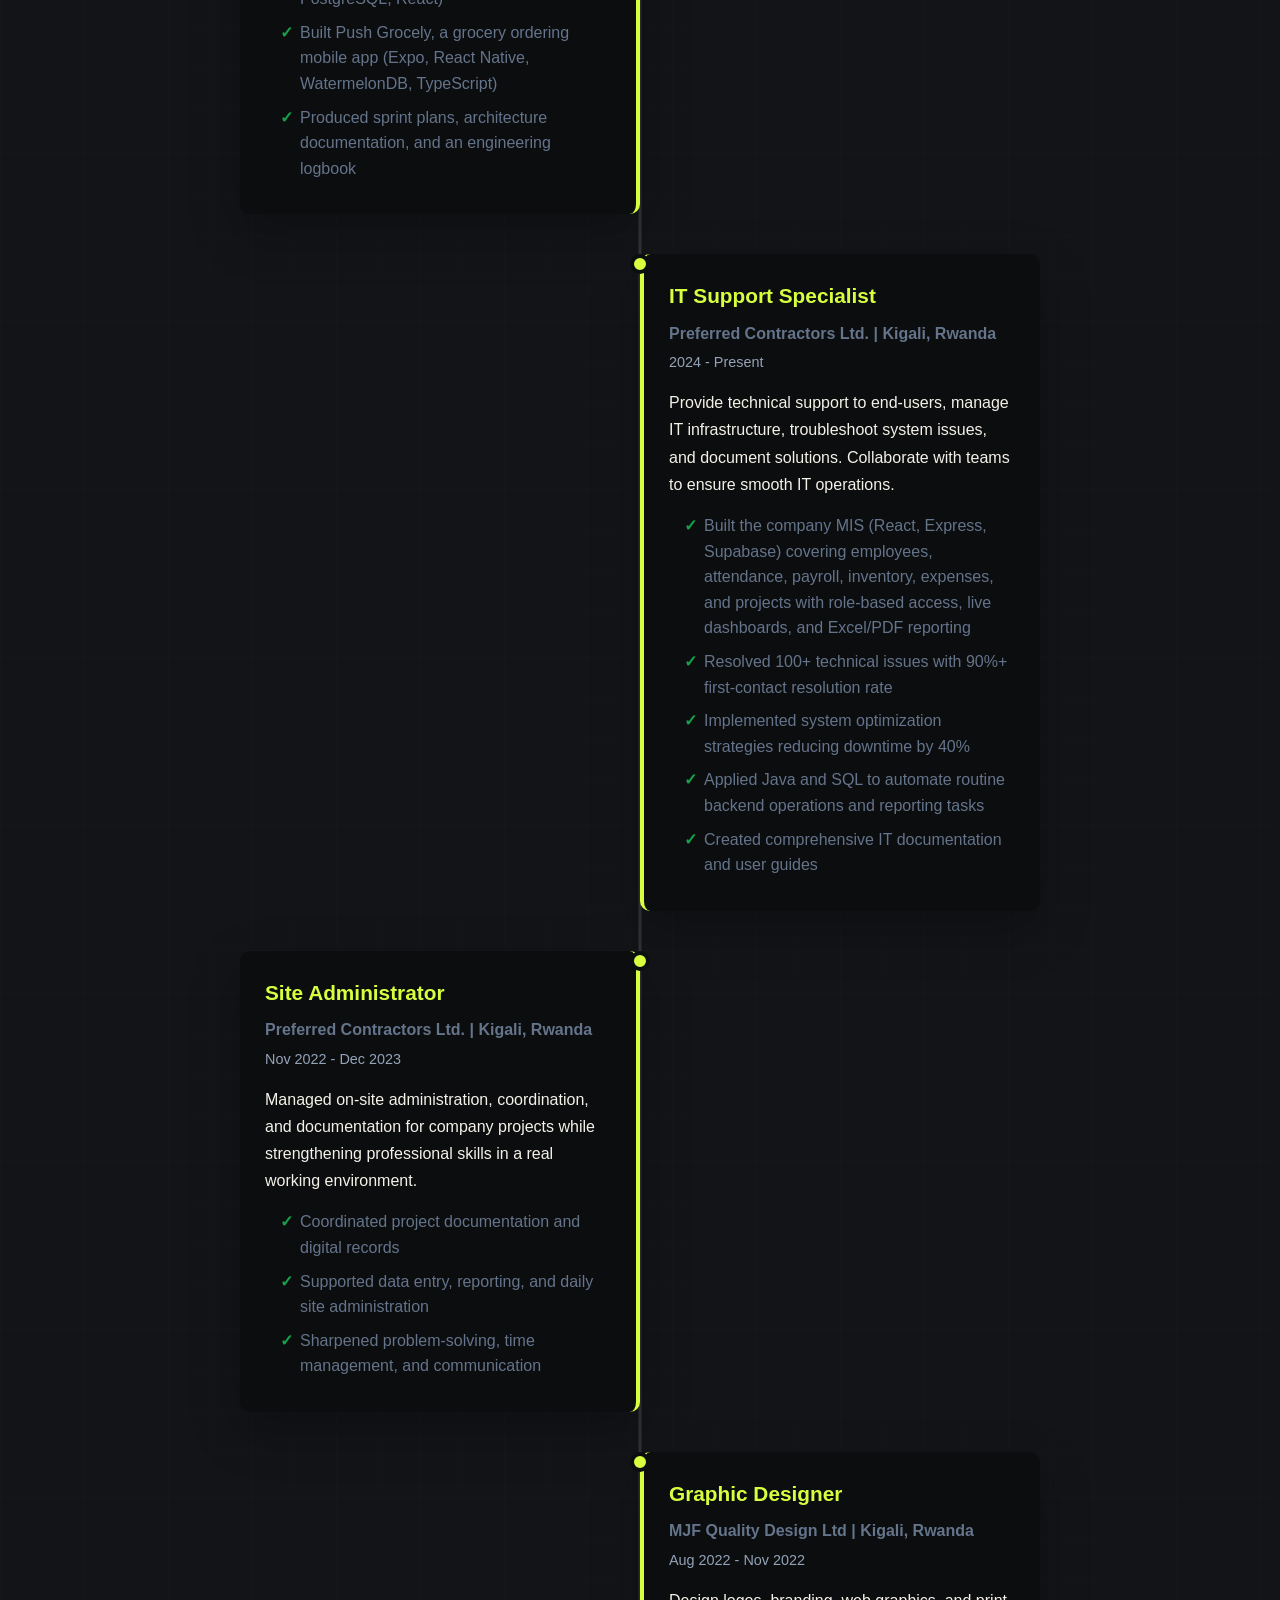
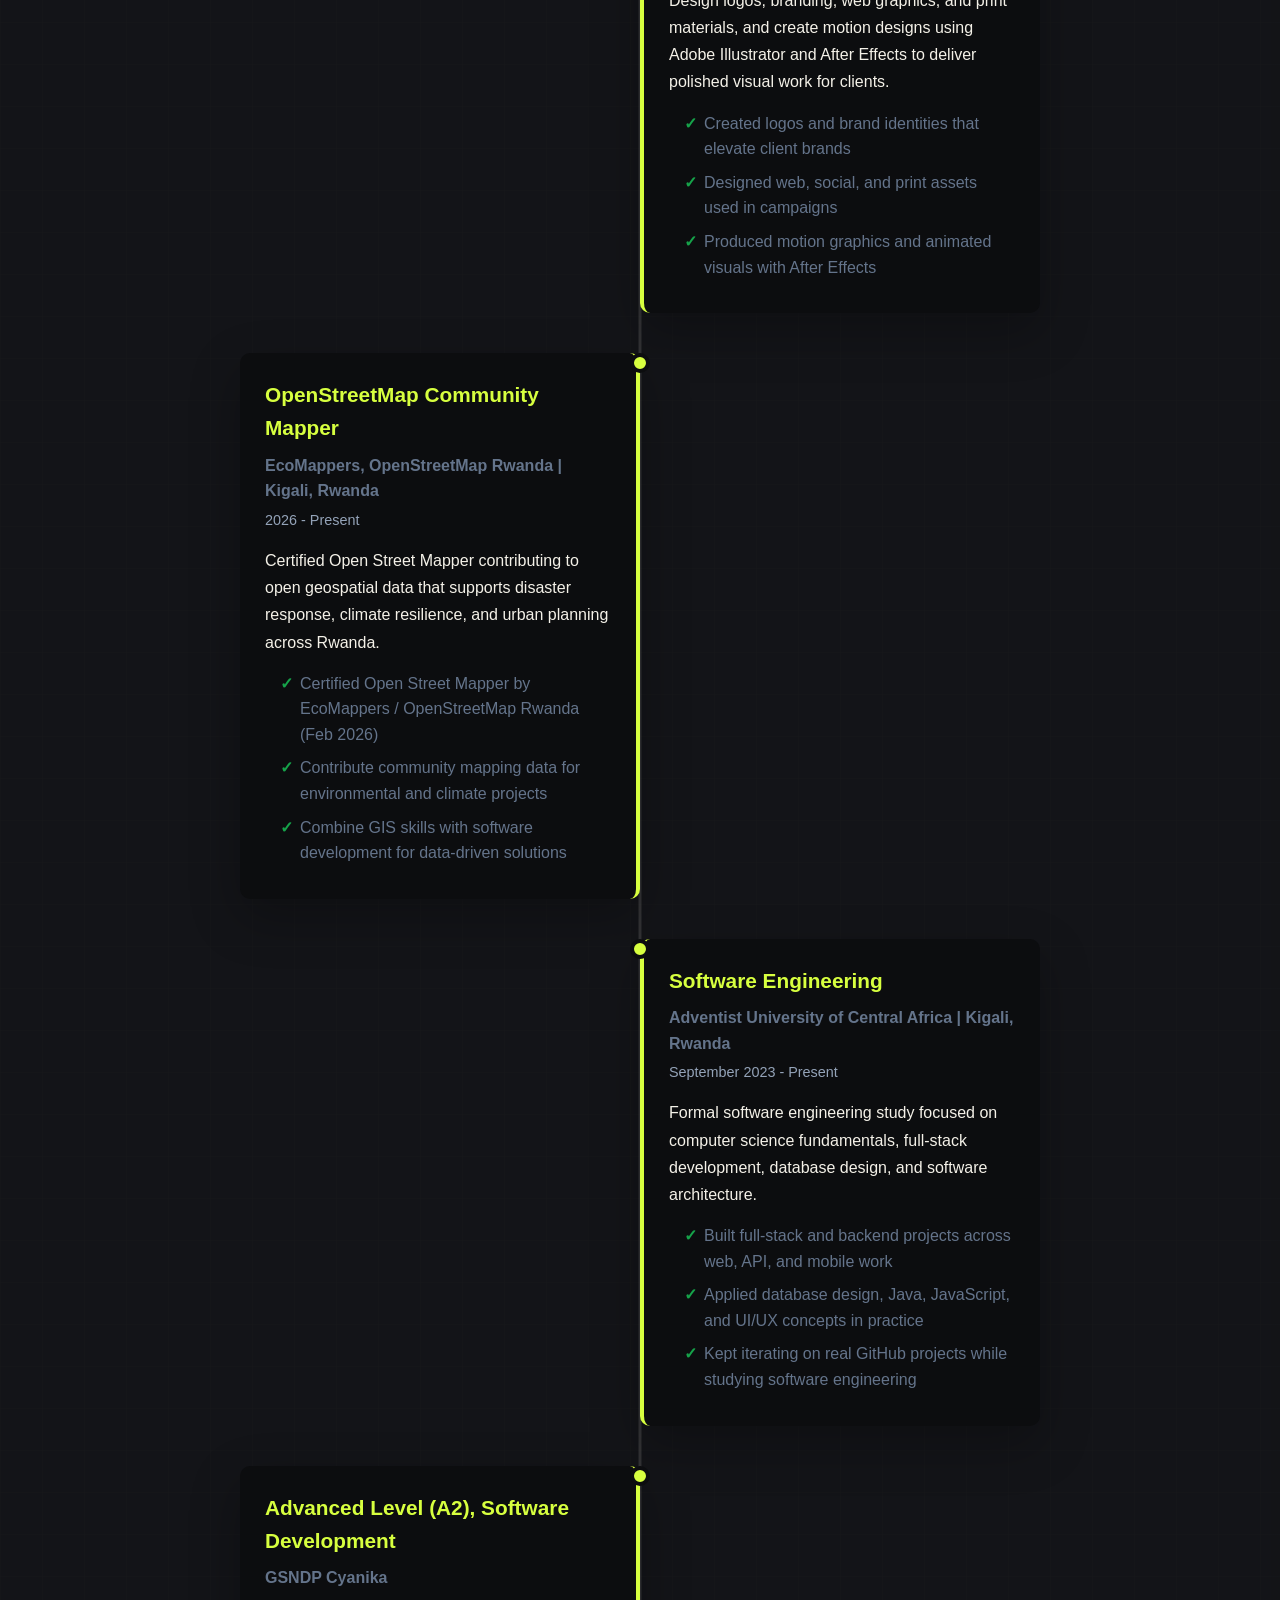
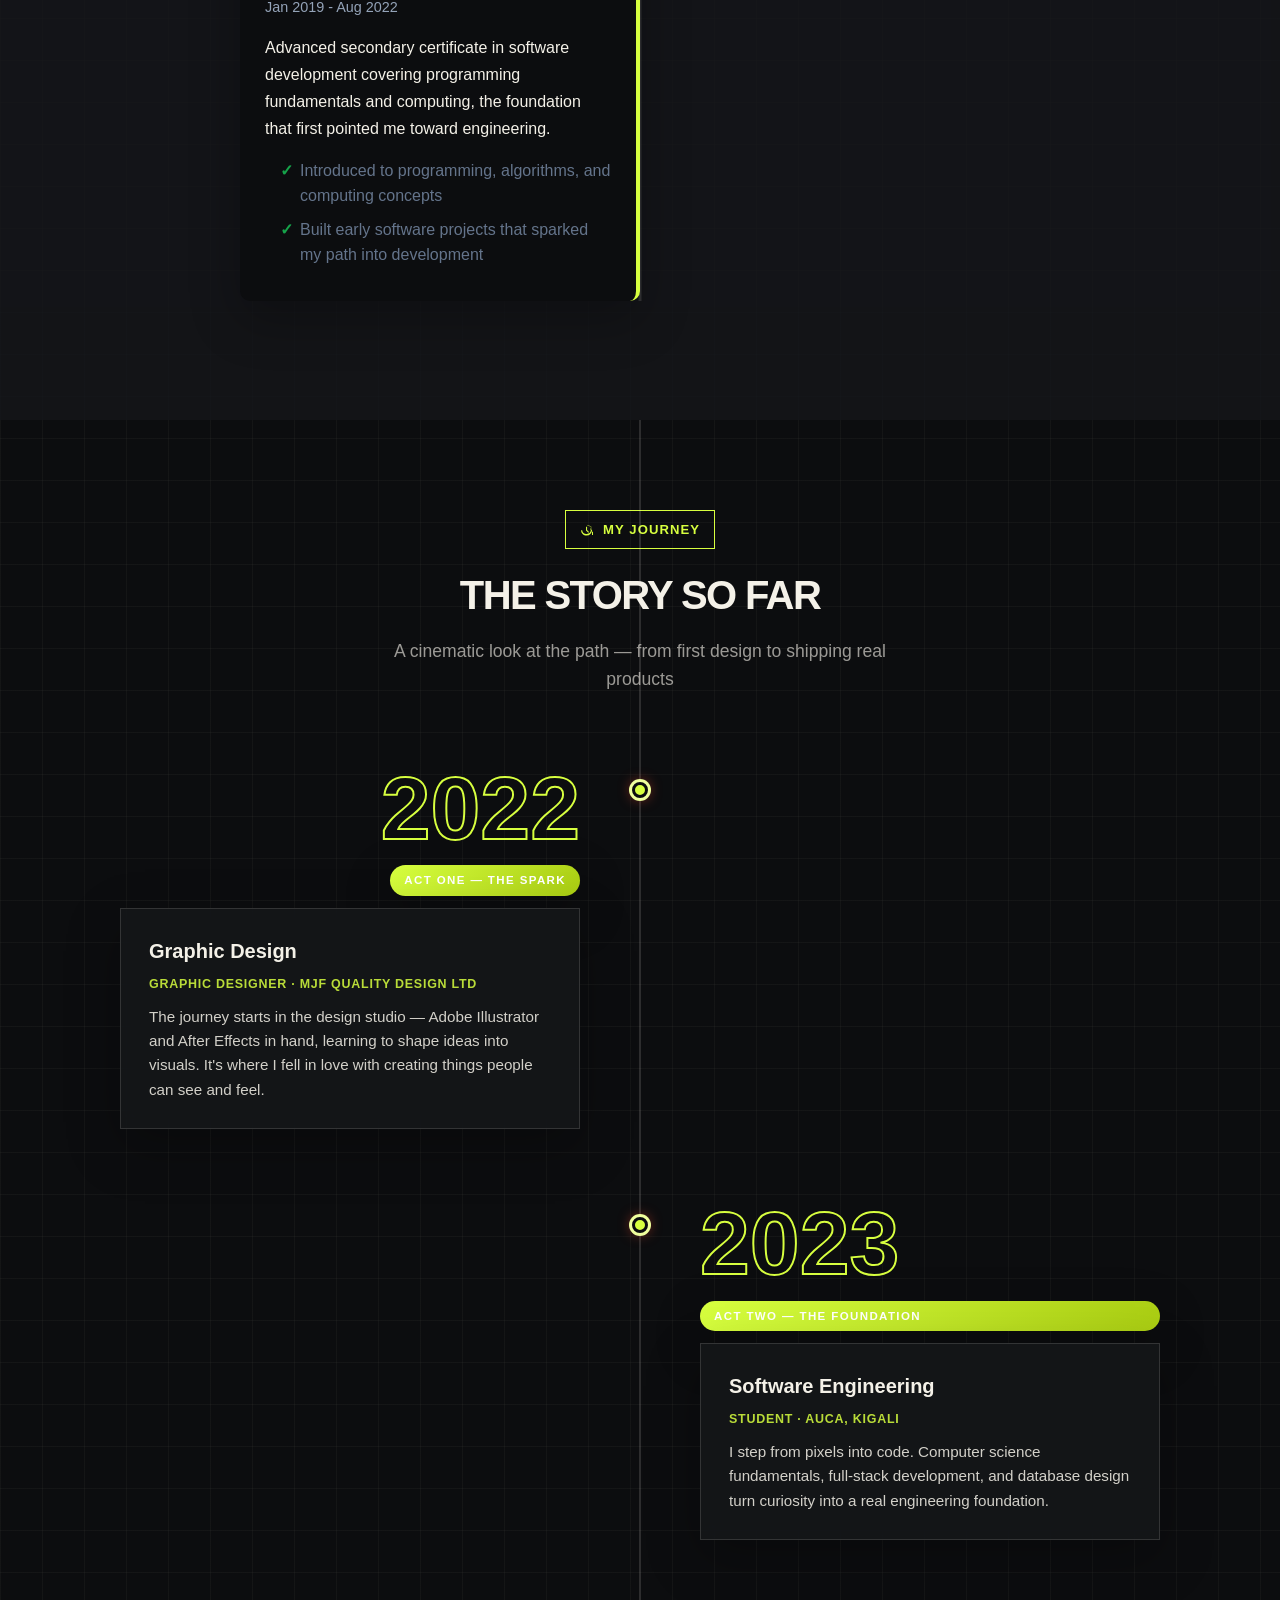
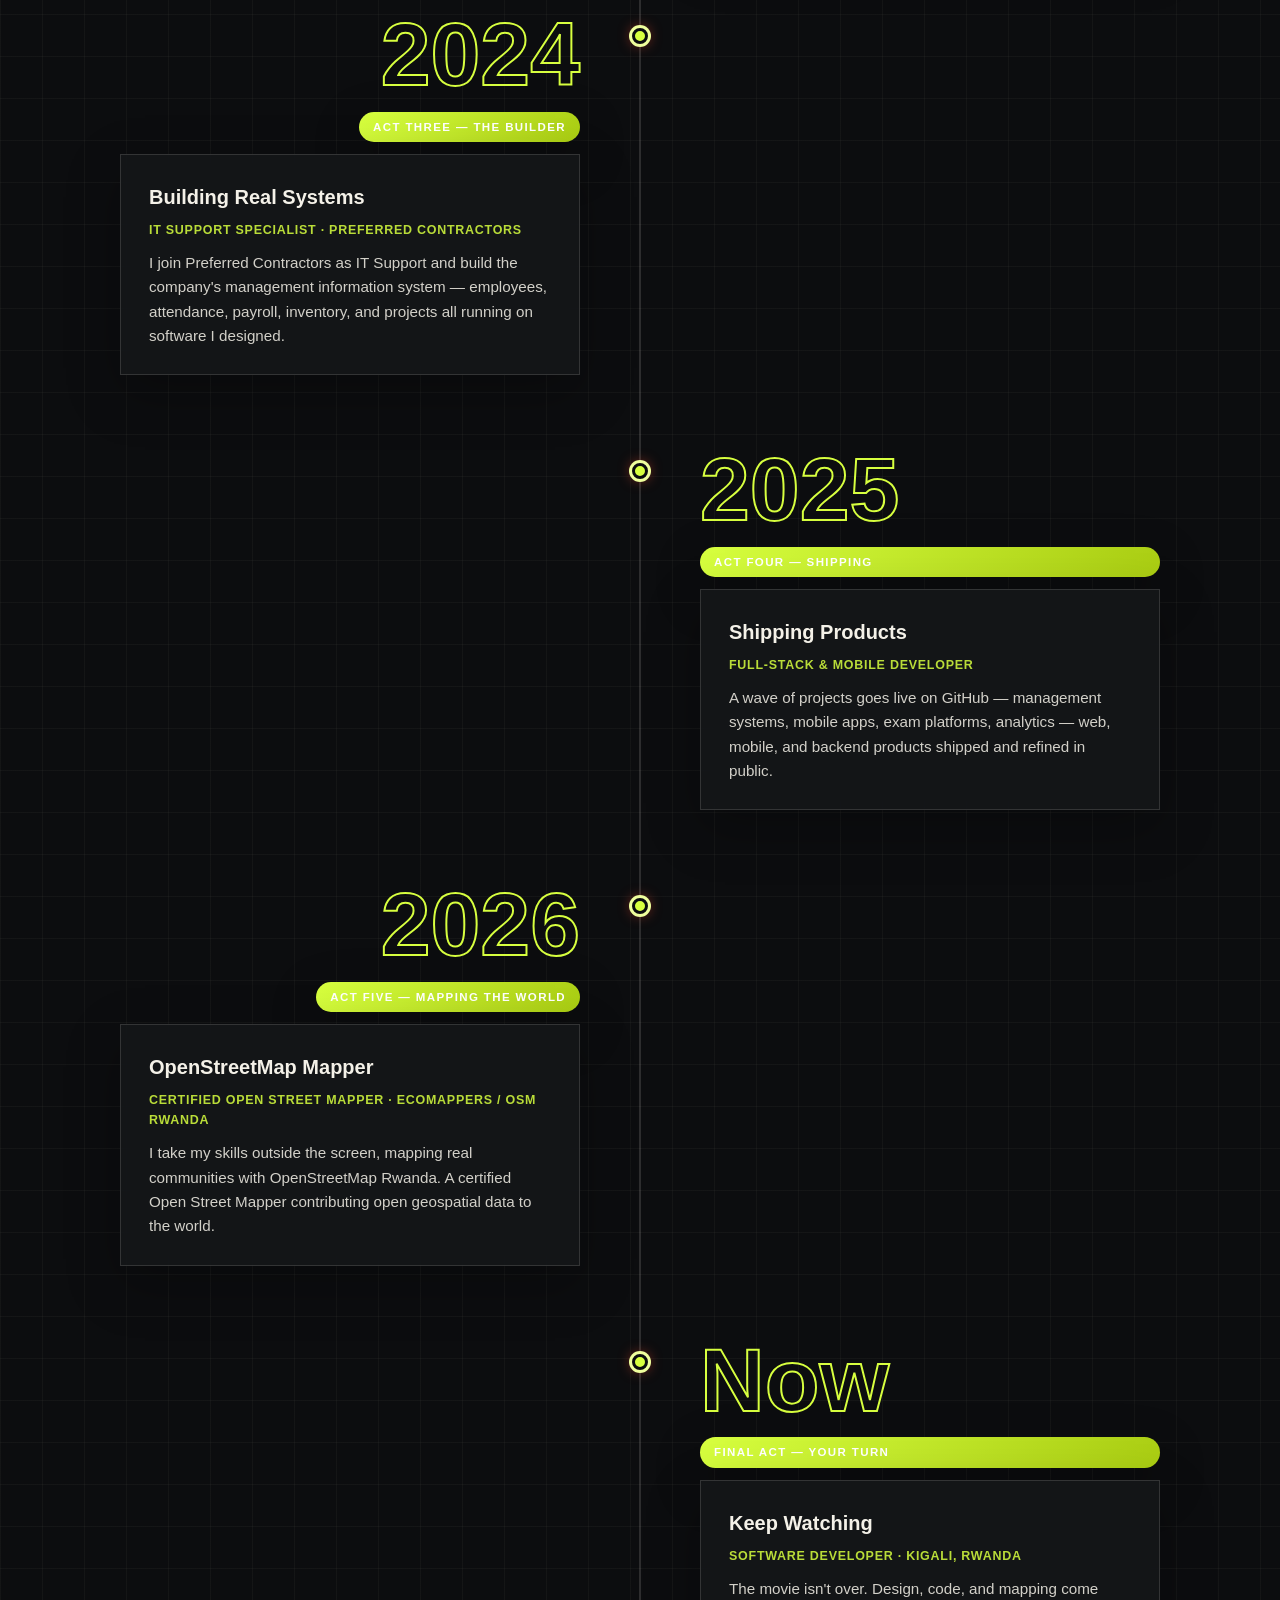
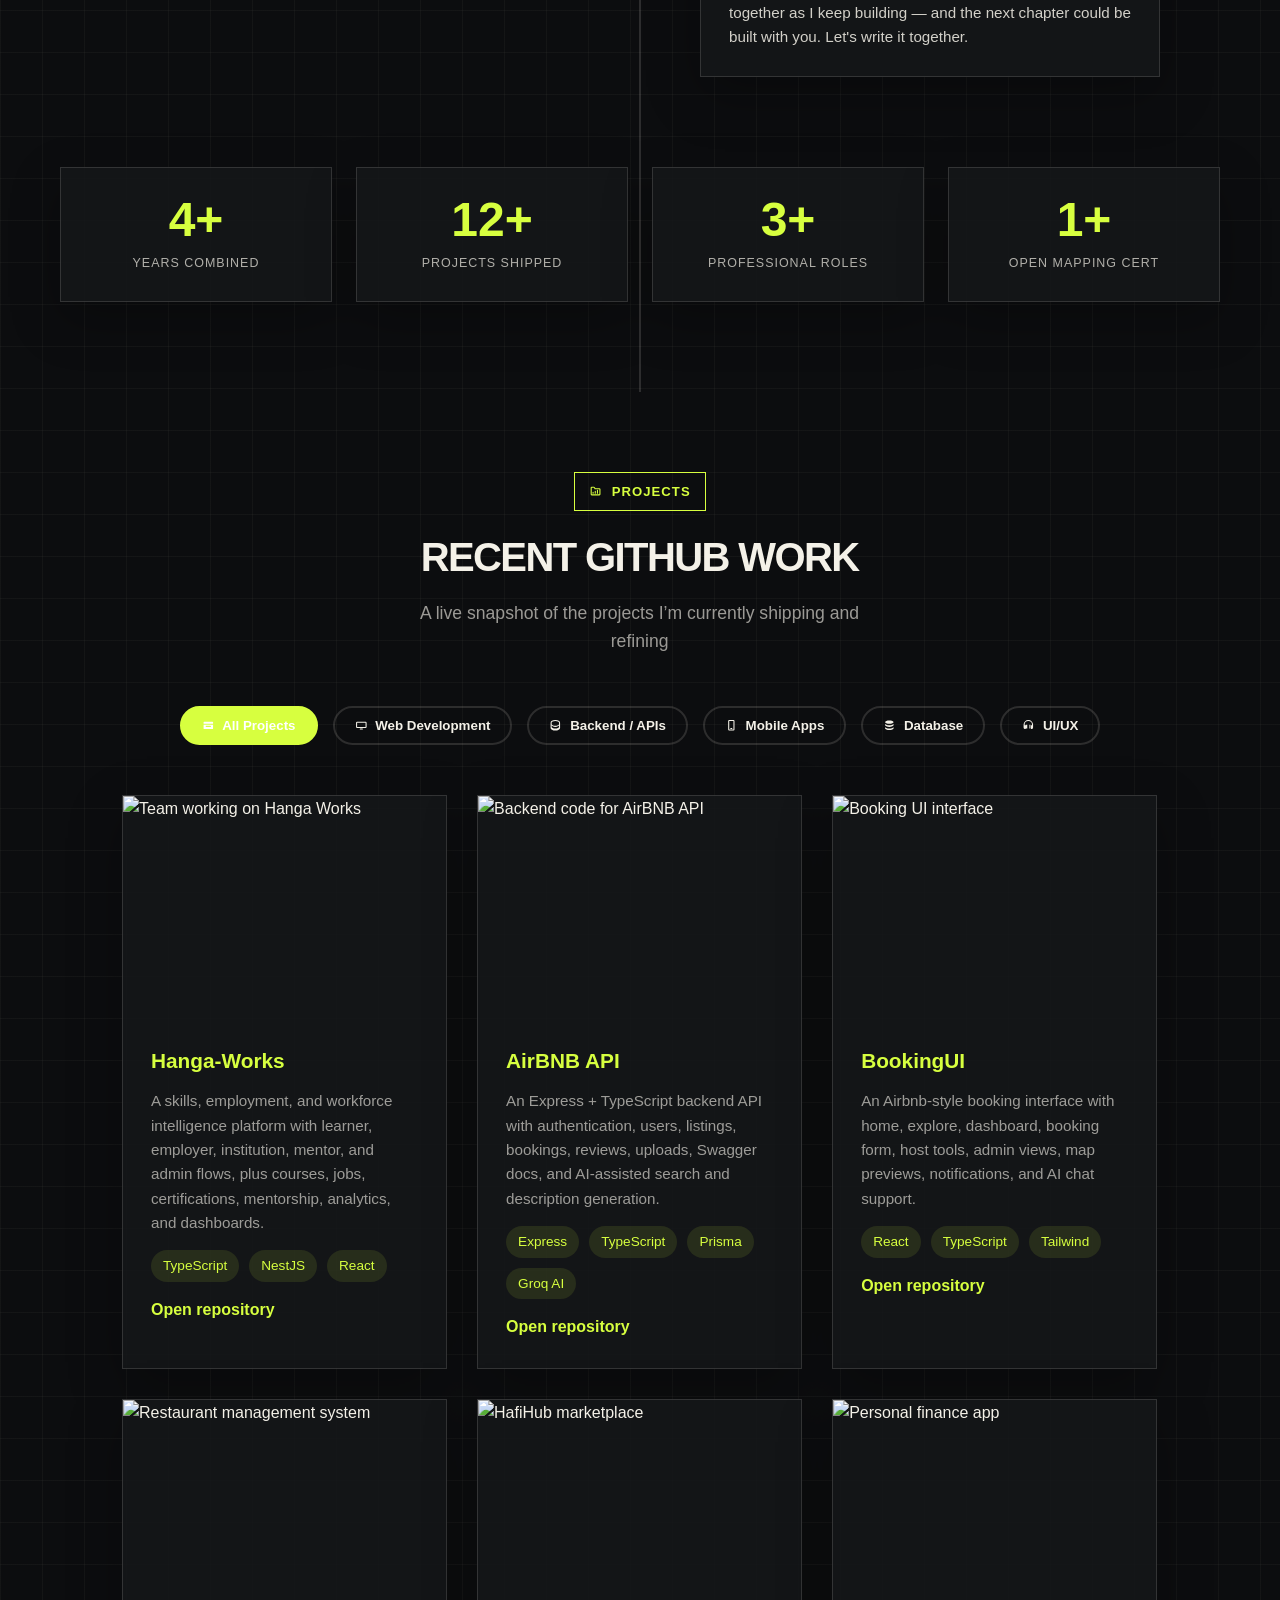
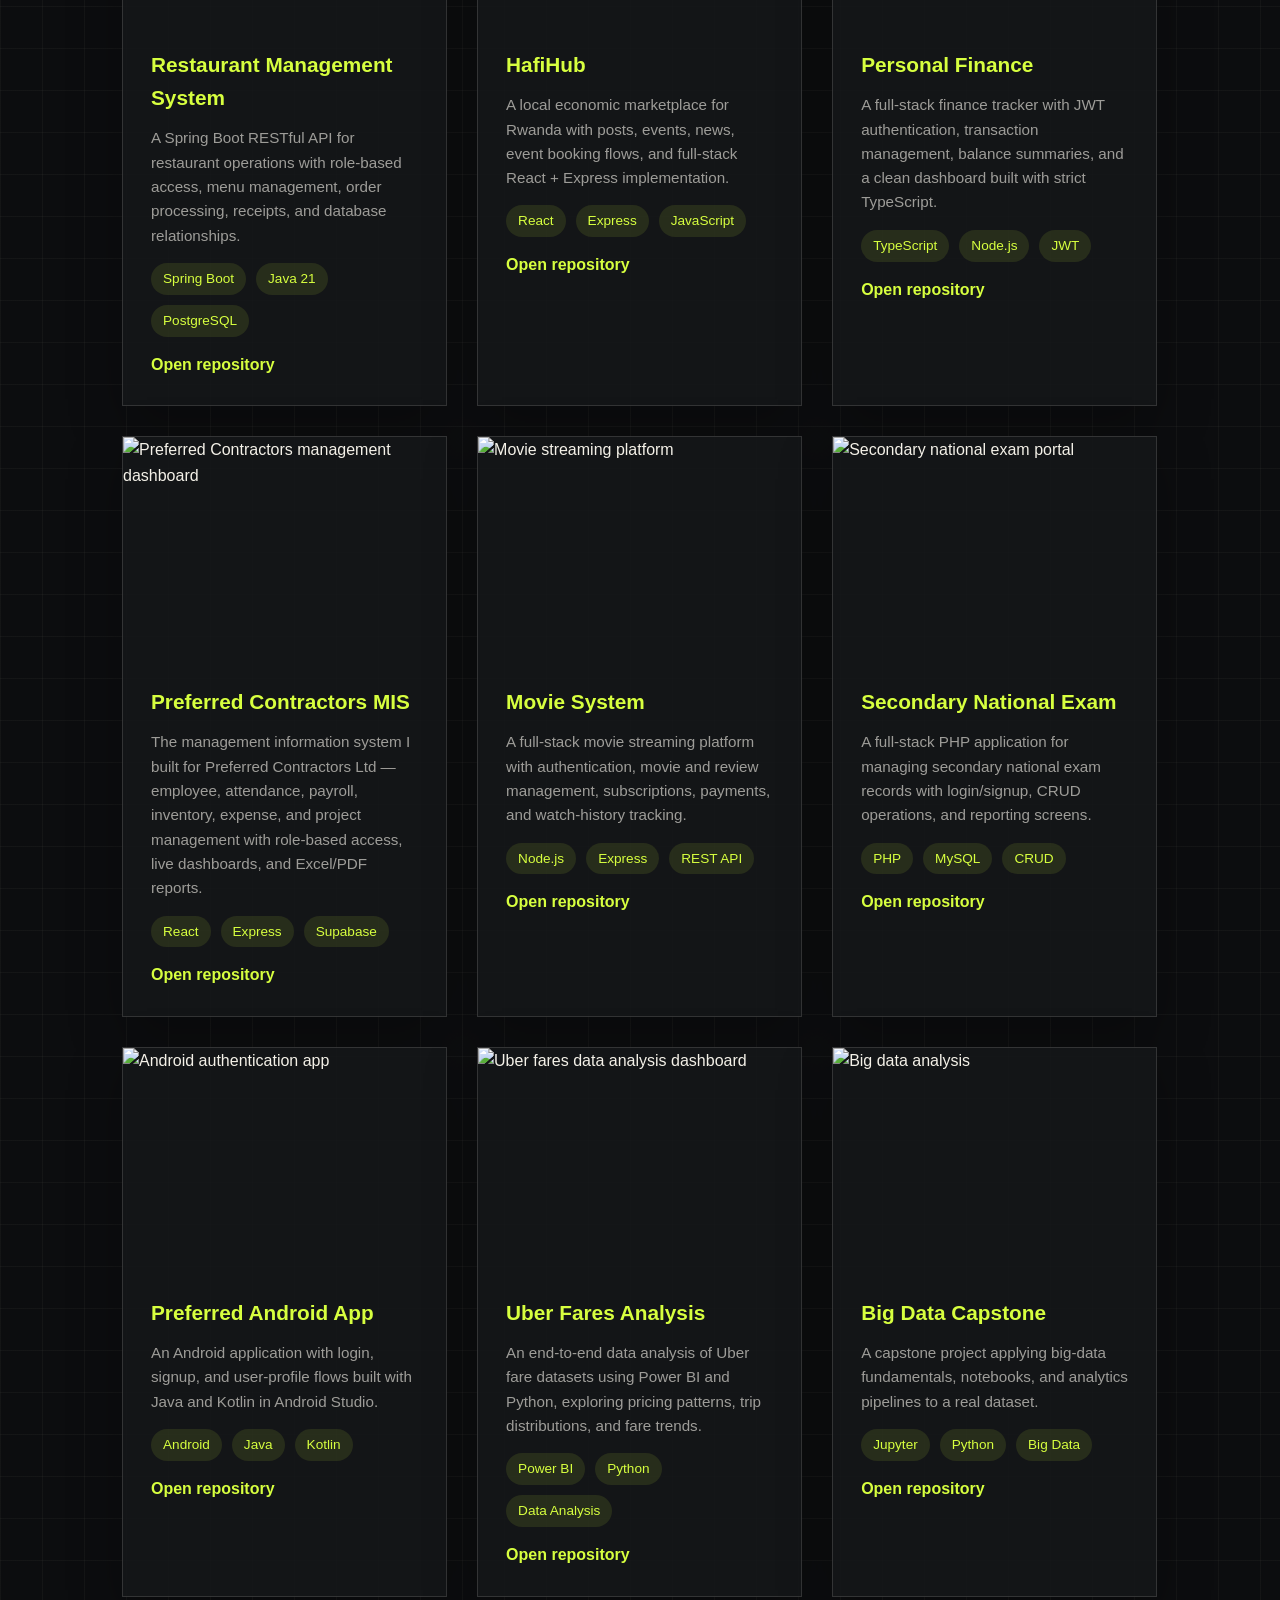
==== commit c459d5e1: "fix: activate redesign and replace tab icon Move the editorial redesign out of the print media query" ====
--- a/index.html
+++ b/index.html
@@ -13,7 +13,8 @@
   <meta property="og:type" content="website"/>
   <title>Blaise — Digital products with a point of view</title>
   <link rel="stylesheet" href="main.css"/>
-  <link rel="icon" type="image/png" href="./images/logo.png"/>
+  <link rel="icon" type="image/svg+xml" href="./images/favicon.svg"/>
+  <link rel="shortcut icon" href="./images/favicon.svg"/>
 </head>
 
 <body>
--- a/main.css
+++ b/main.css
@@ -2113,7 +2113,12 @@
     display: none;
   }
 
-  /* ===== 2026 EDITORIAL REDESIGN ===== */
+  section {
+    page-break-inside: avoid;
+  }
+}
+
+/* ===== 2026 EDITORIAL REDESIGN ===== */
   :root {
     --bg: #0c0d0f;
     --bg-soft: #15171a;
@@ -2258,8 +2263,3 @@
     .hero-img { max-width: 100%; }
     .signal-track { justify-content: flex-start; animation-duration: 16s; }
   }
-
-  section {
-    page-break-inside: avoid;
-  }
-}
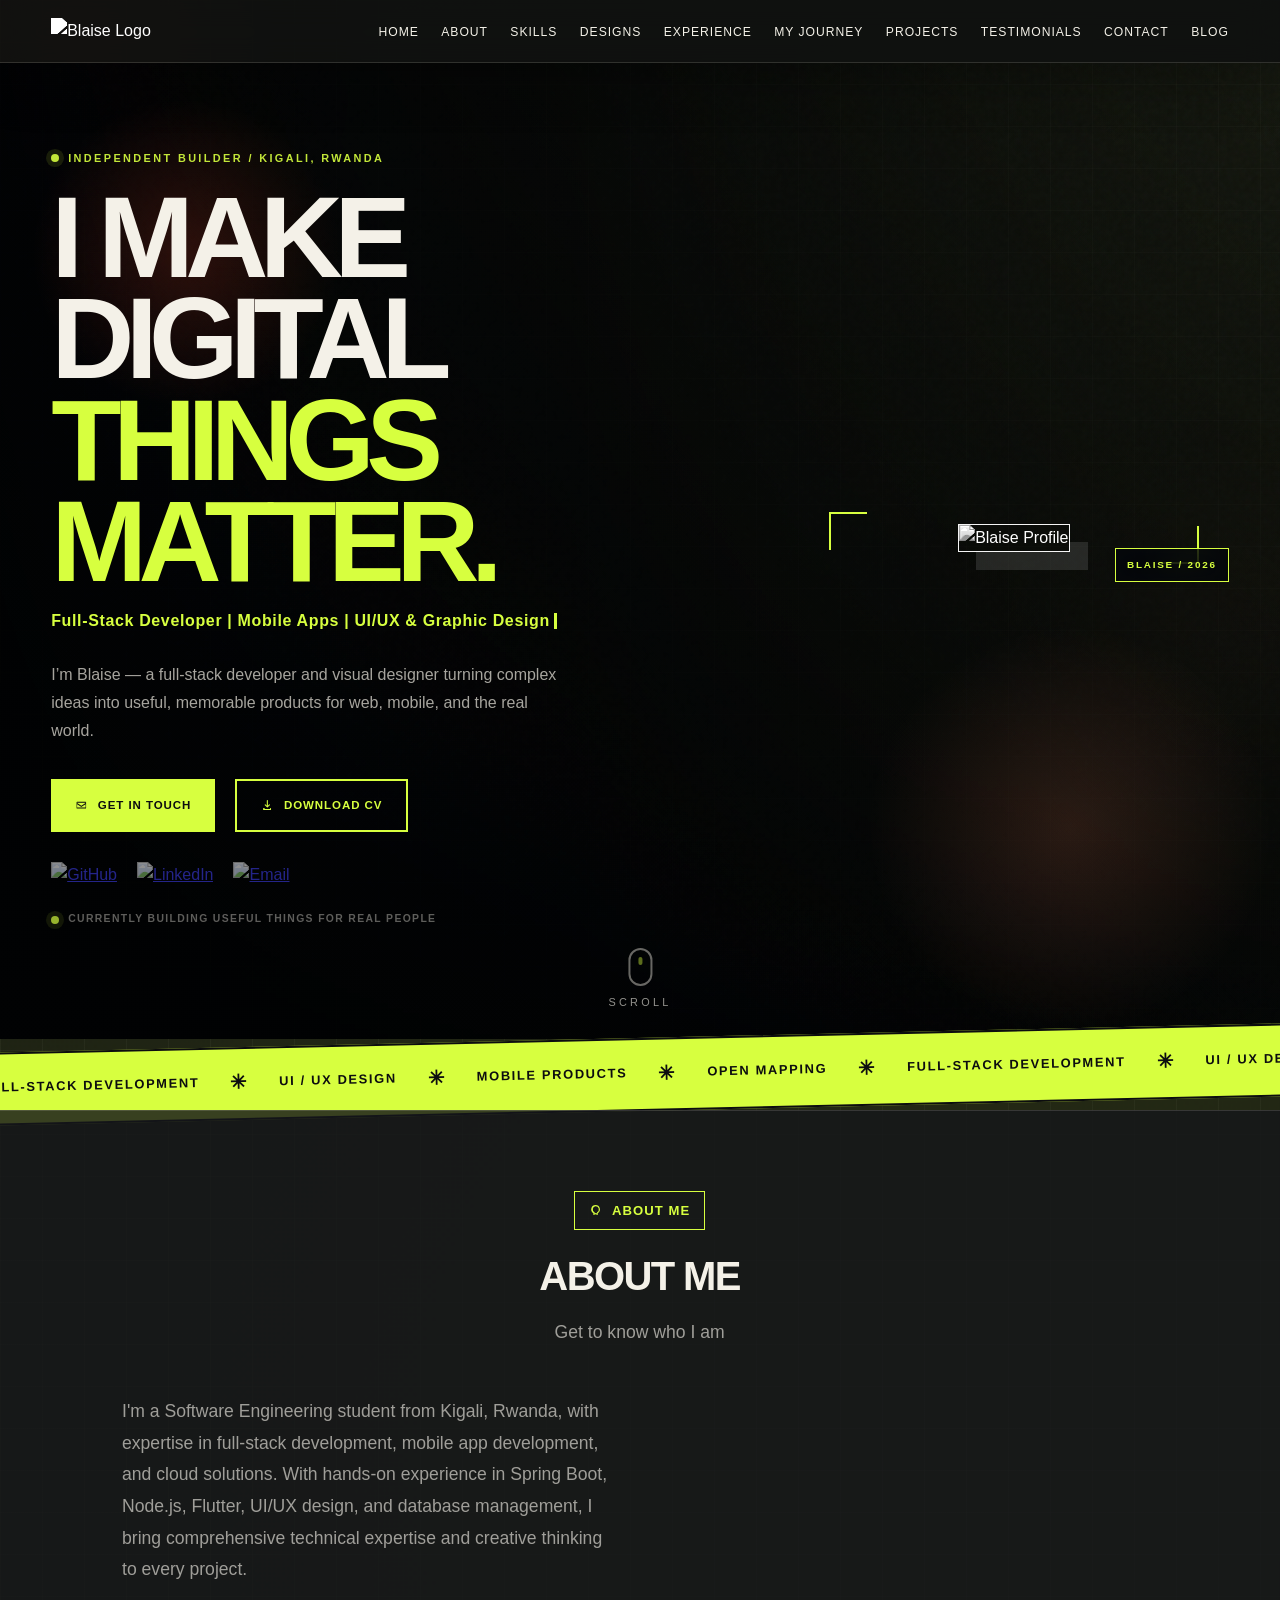
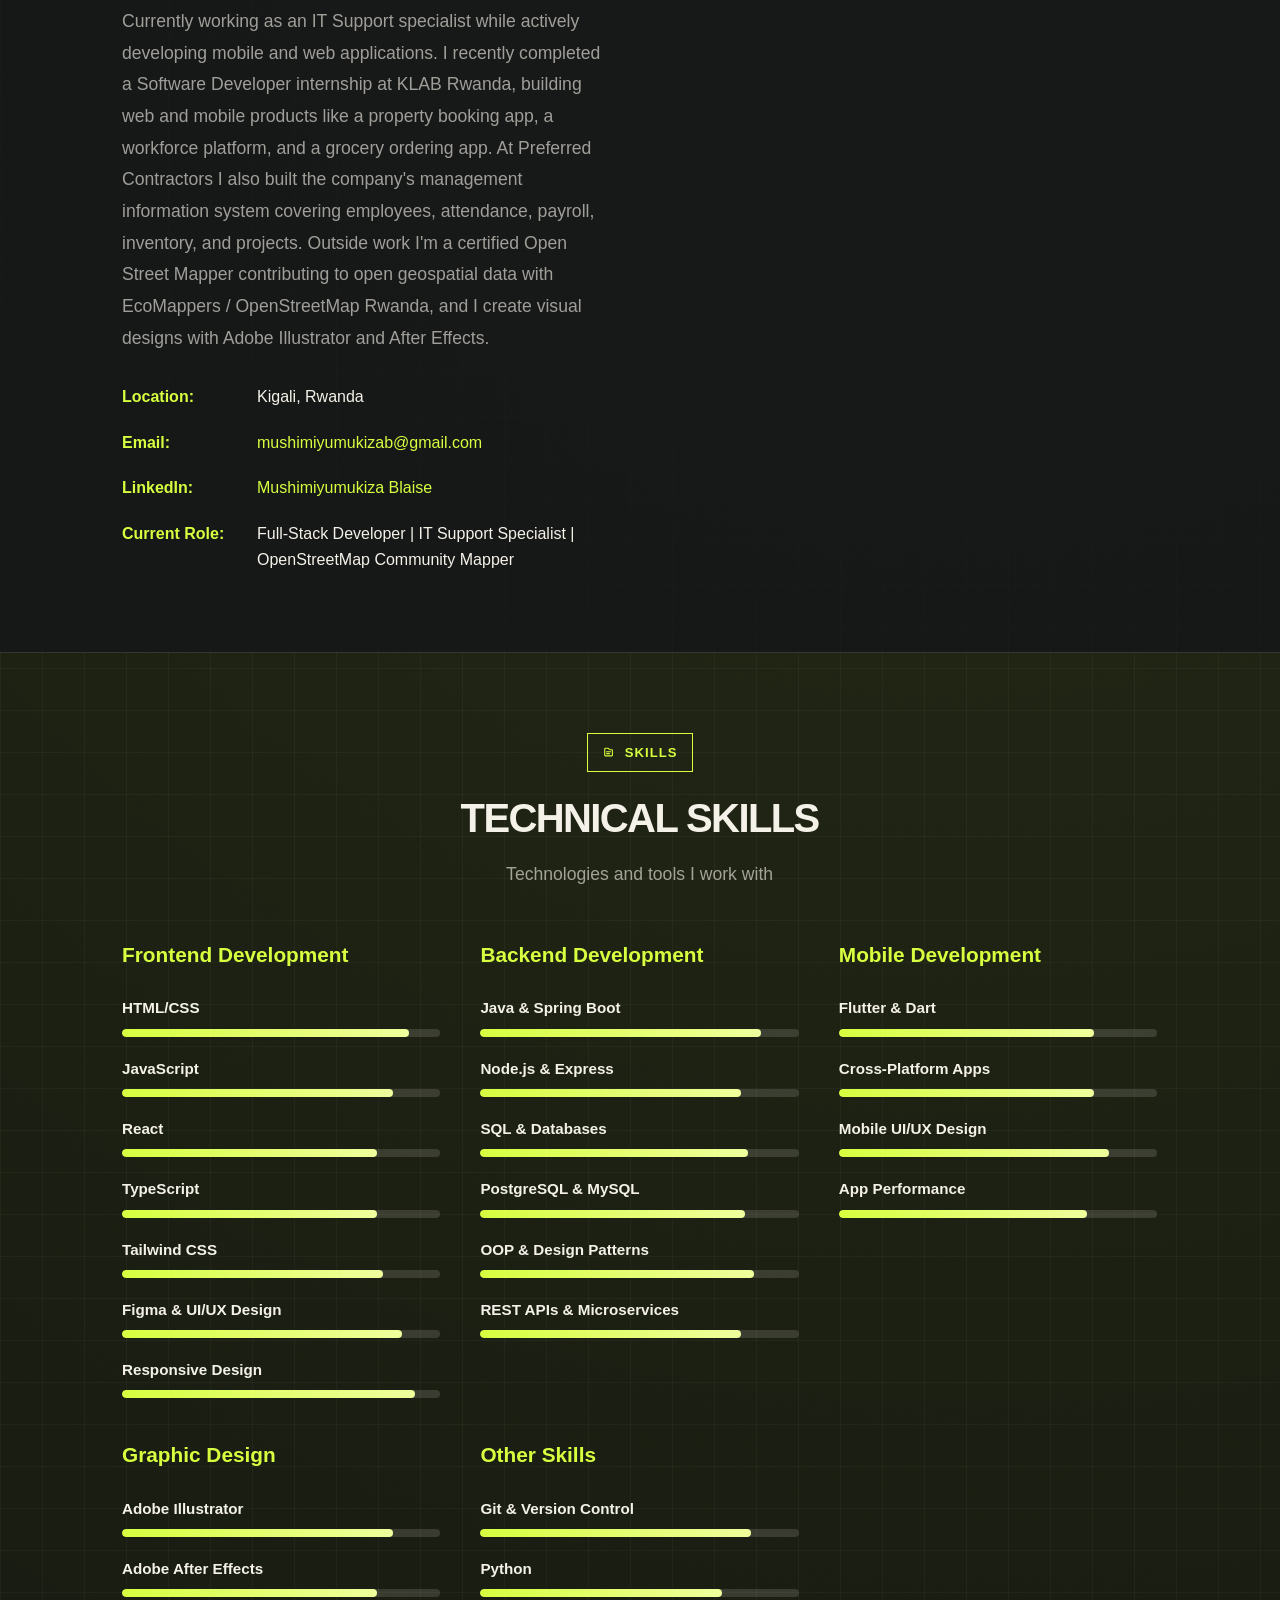
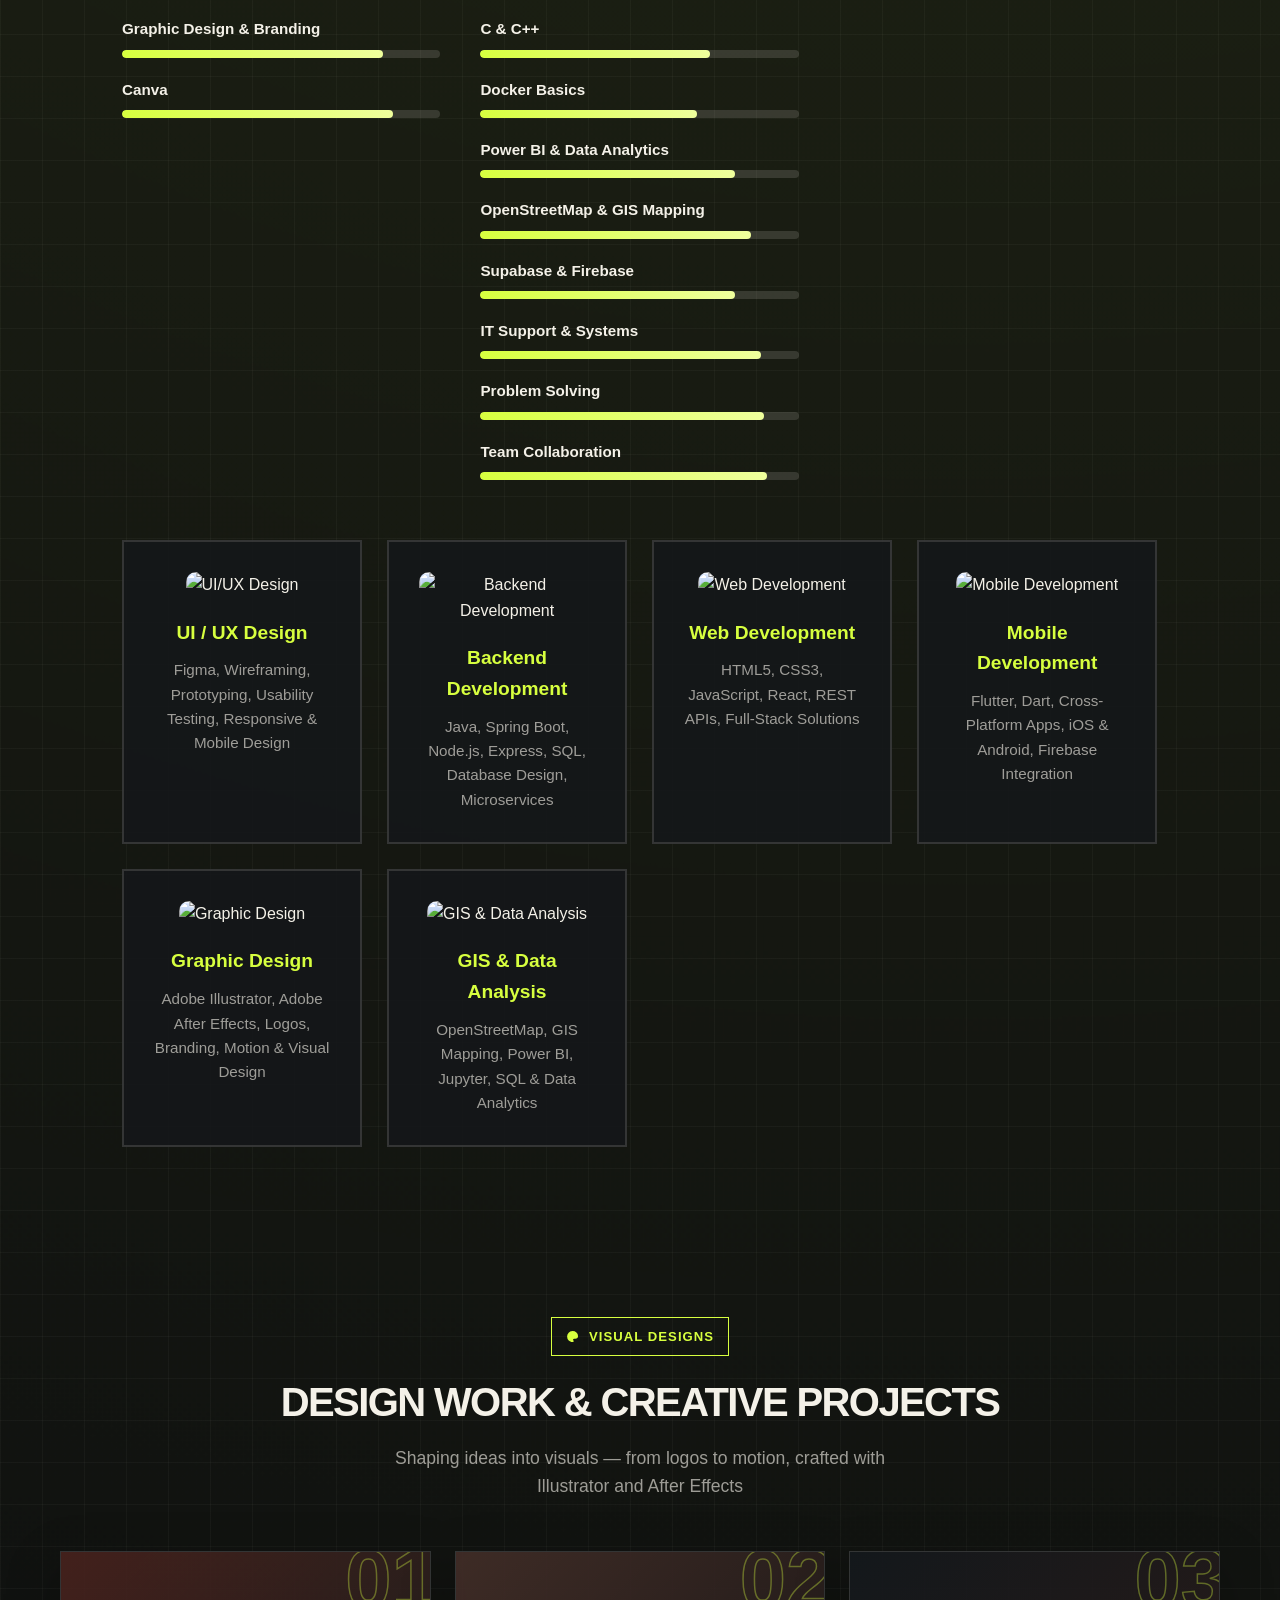
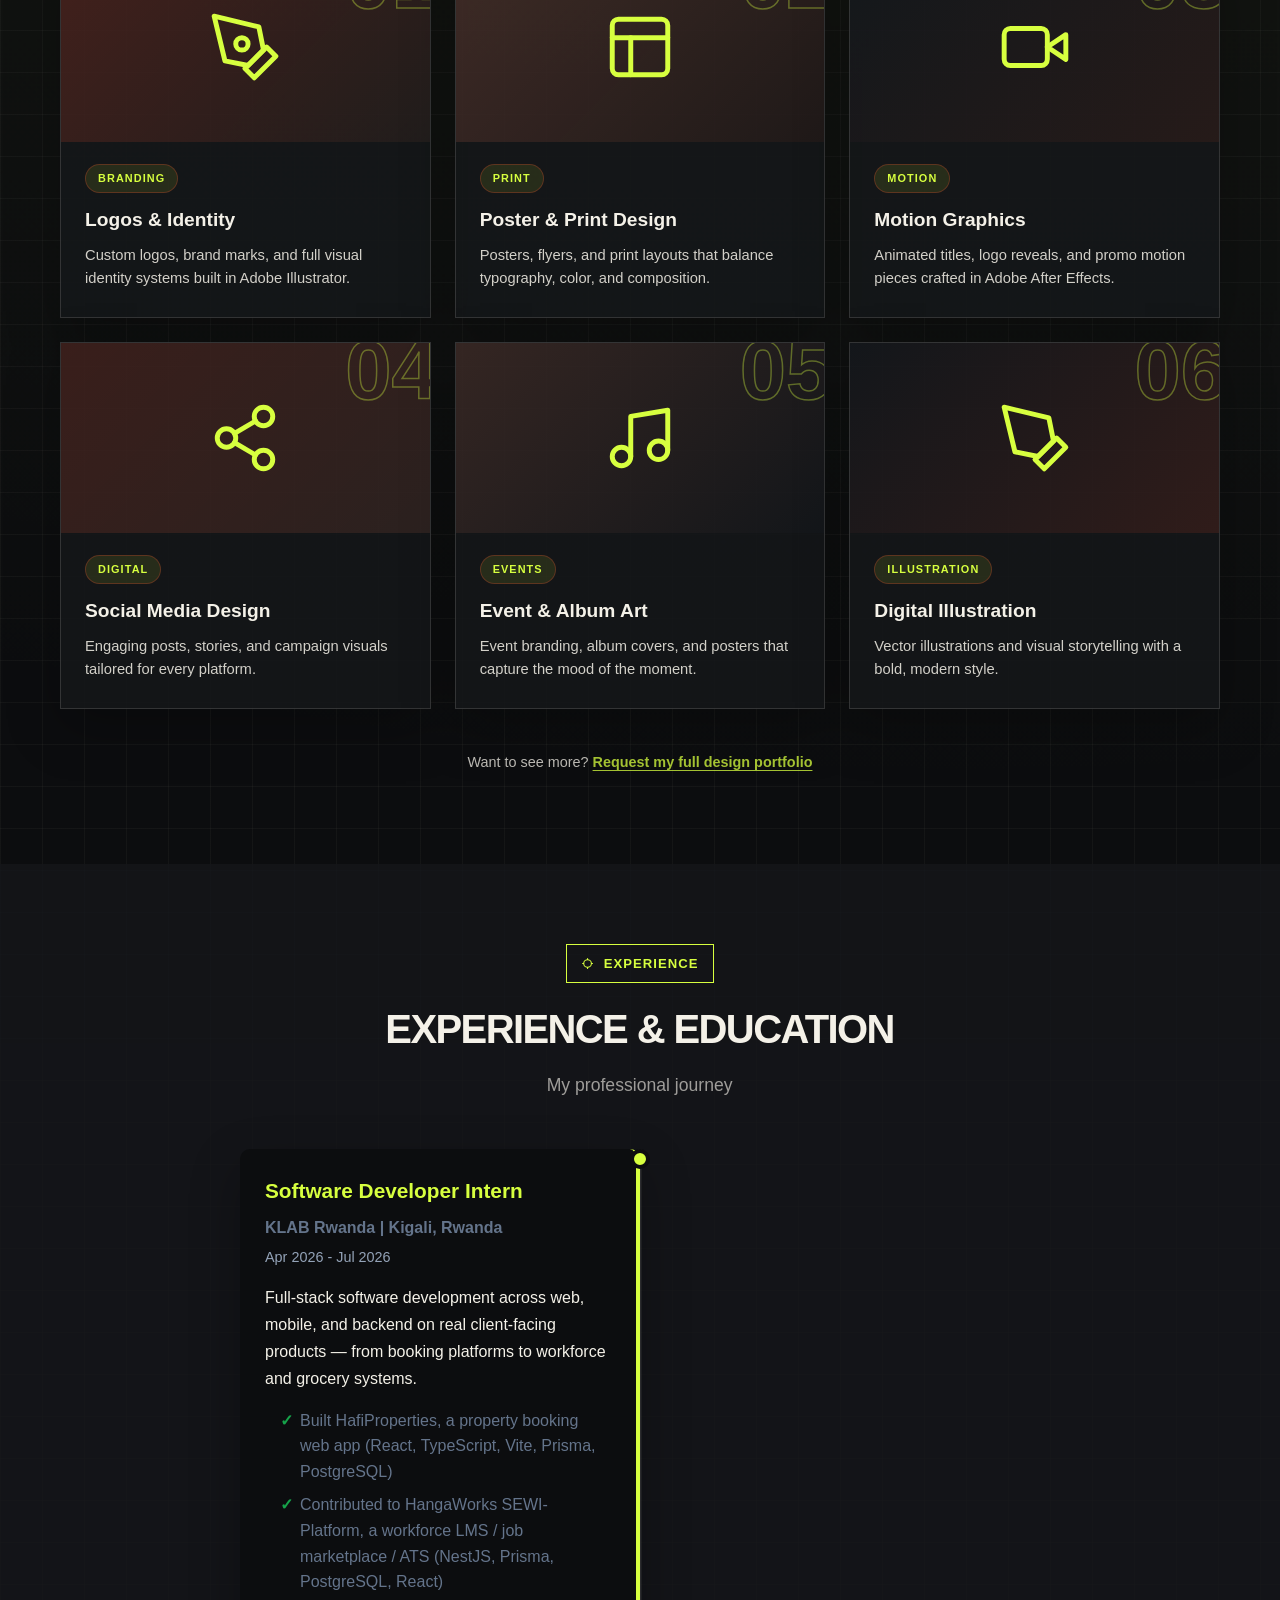
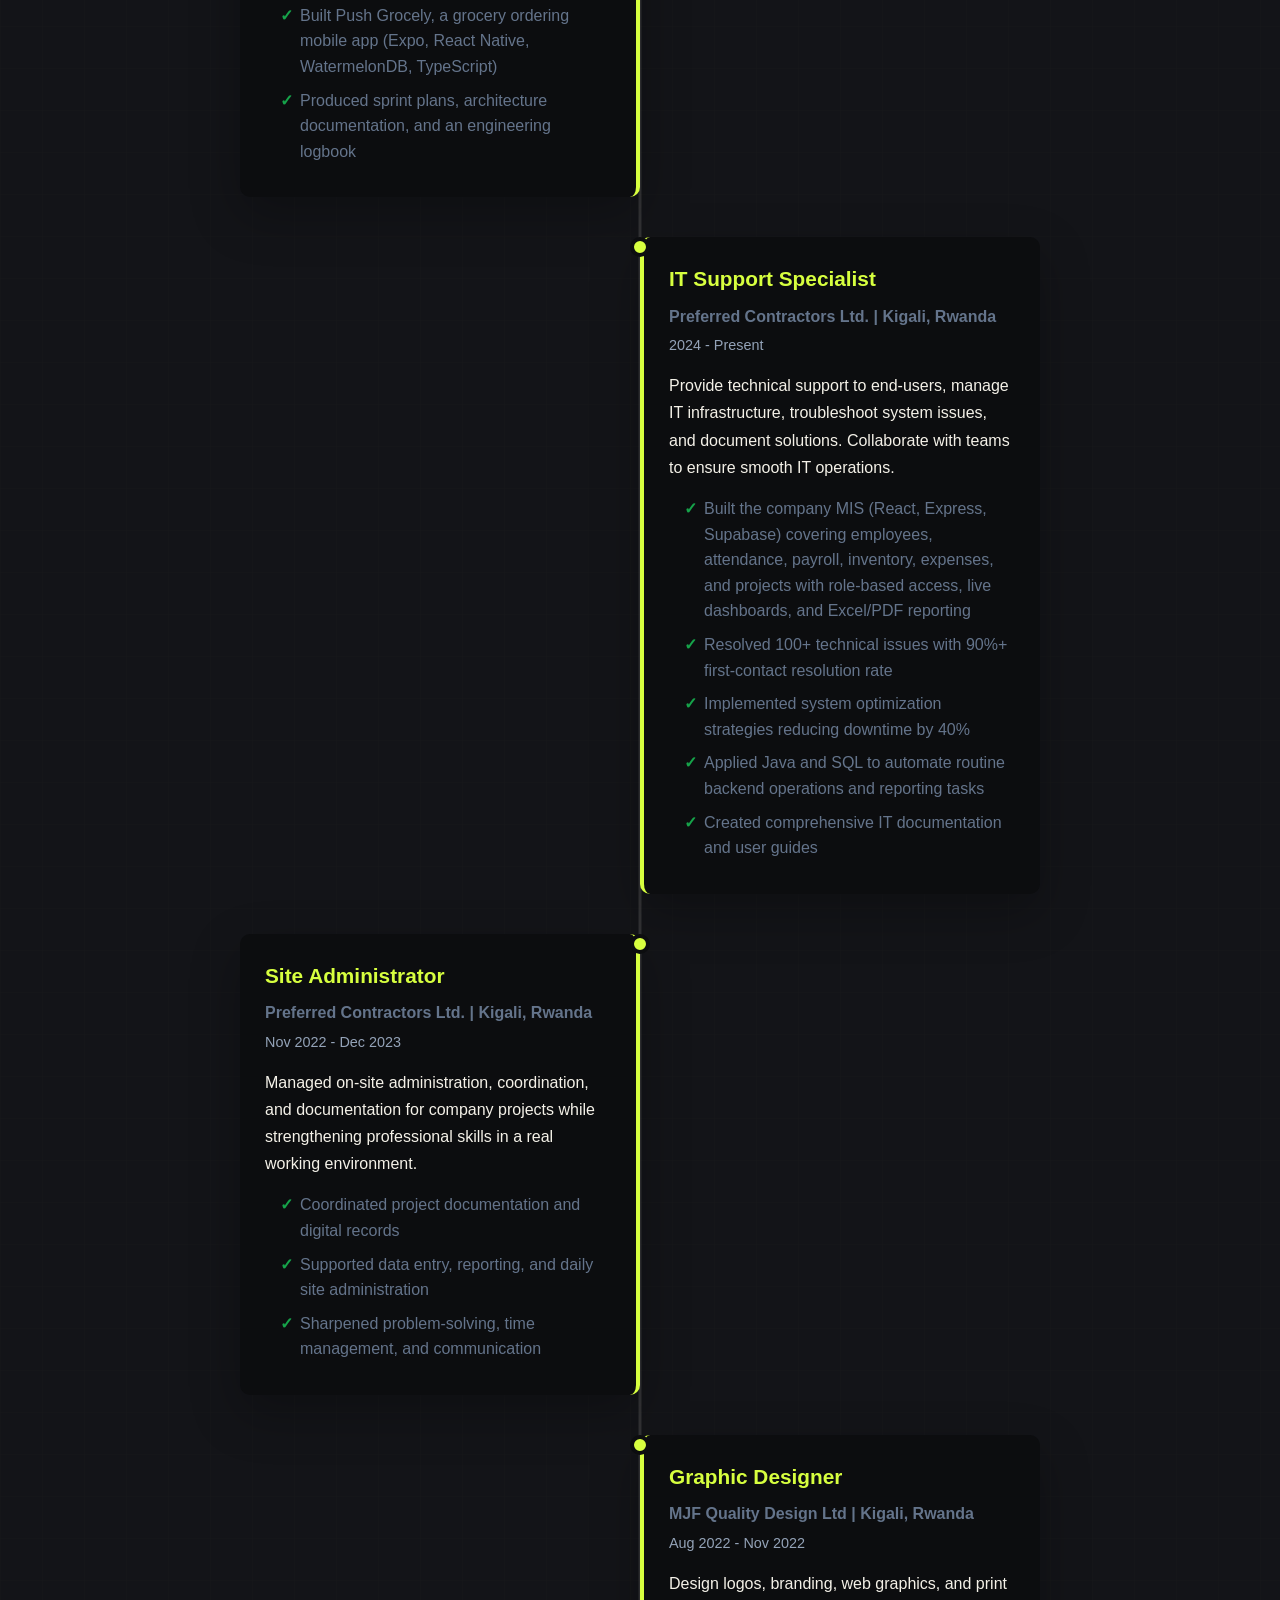
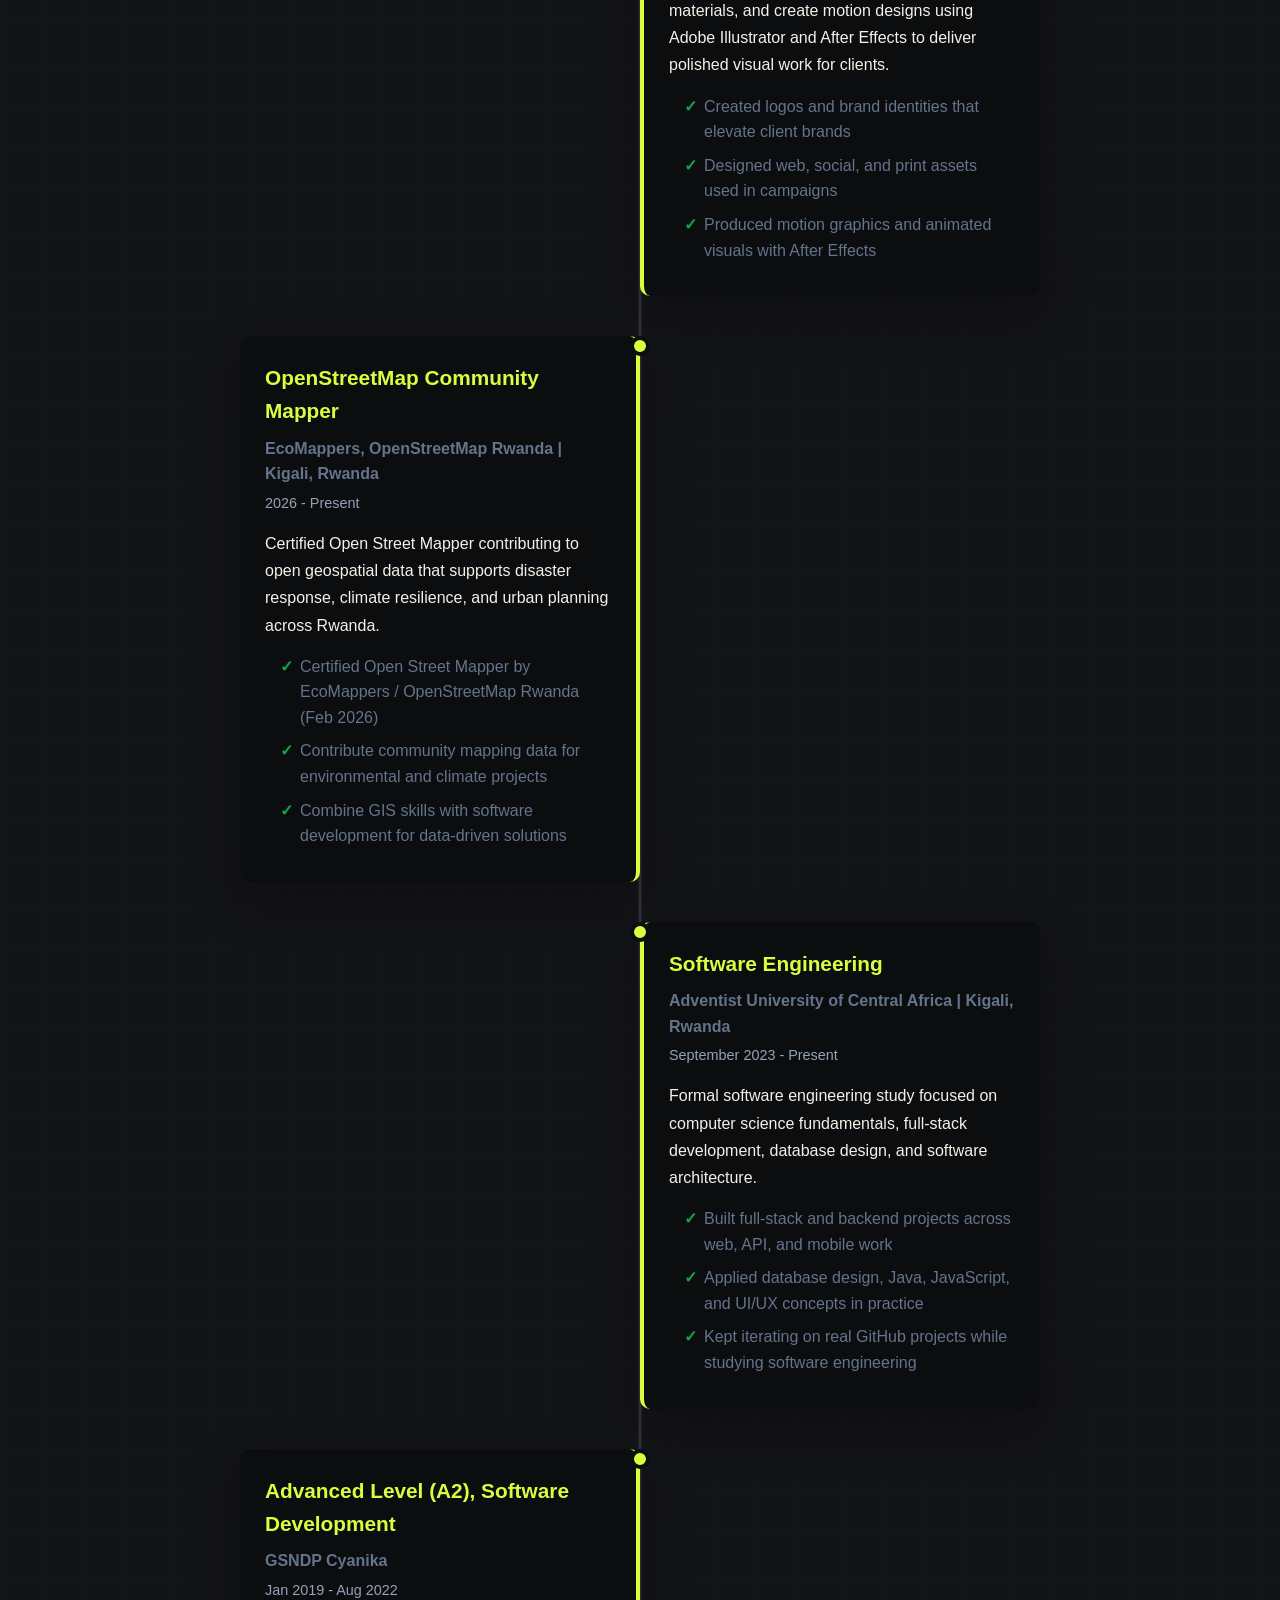
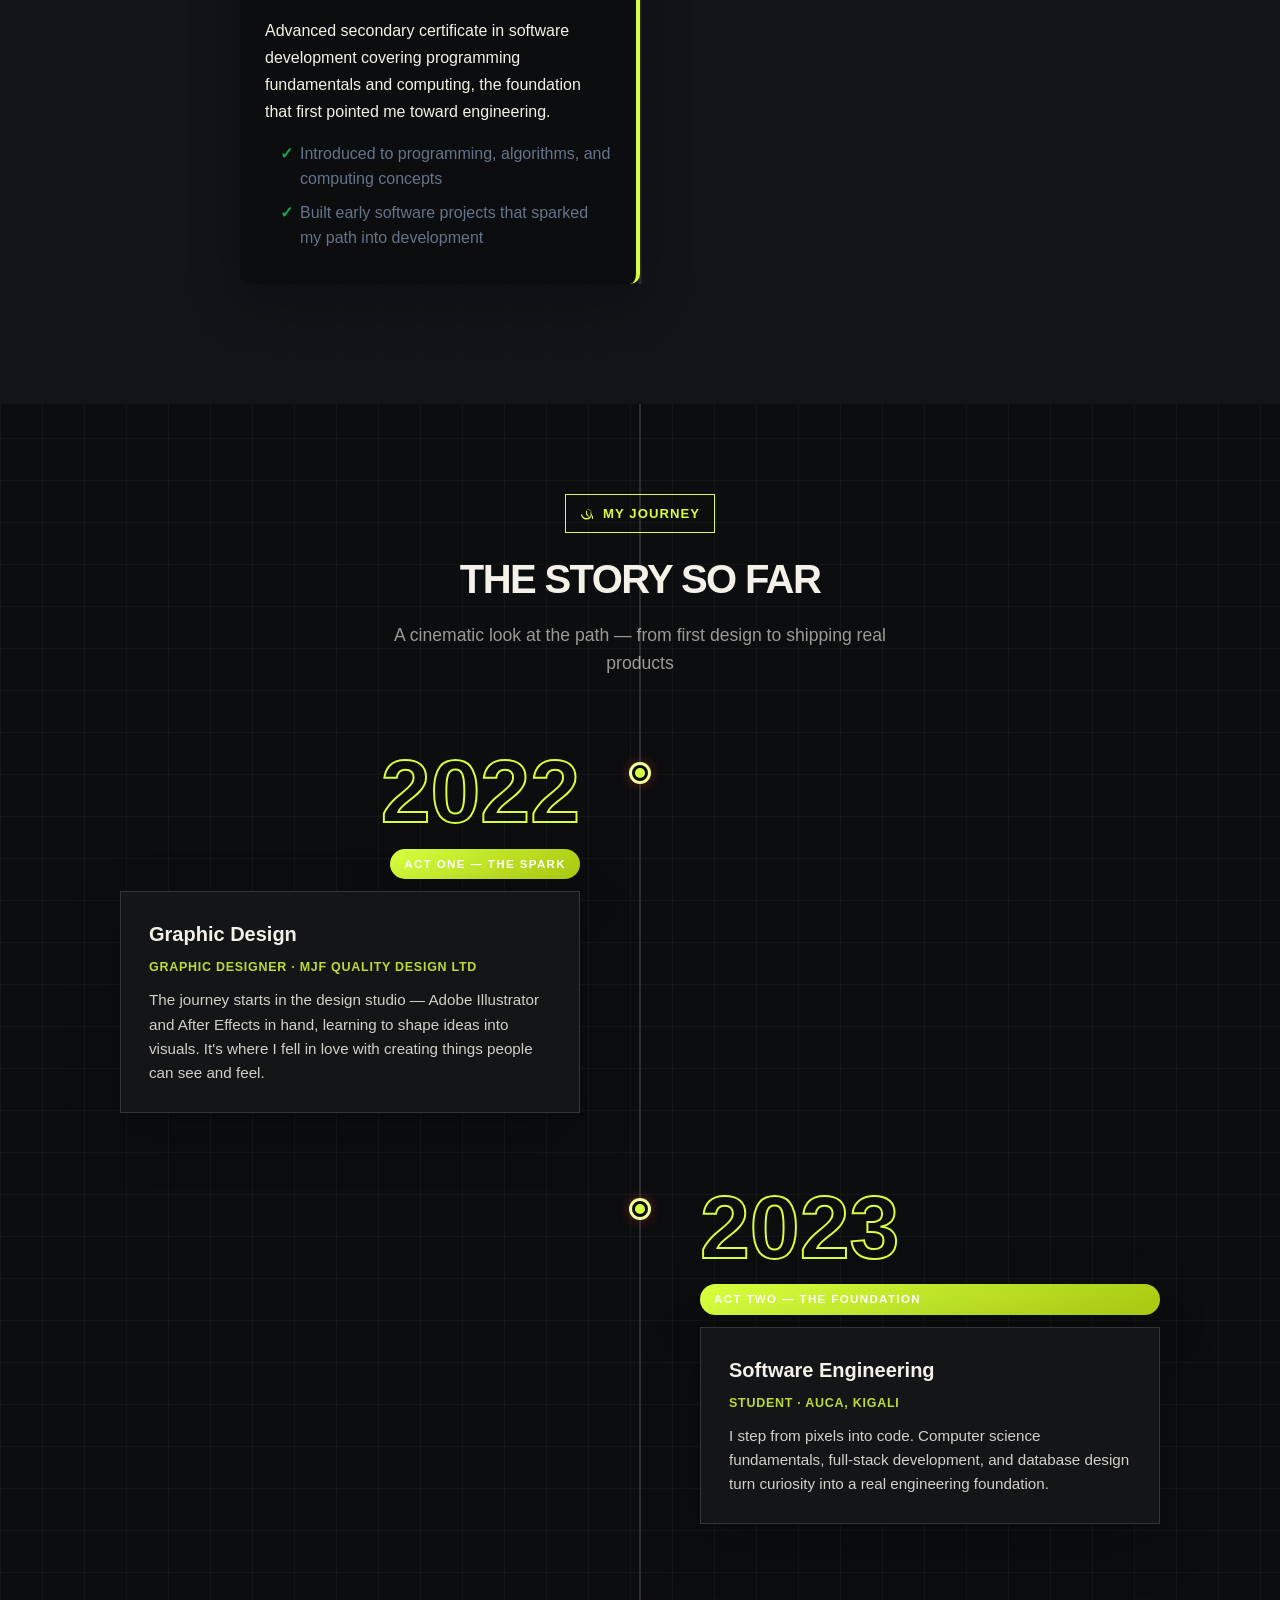
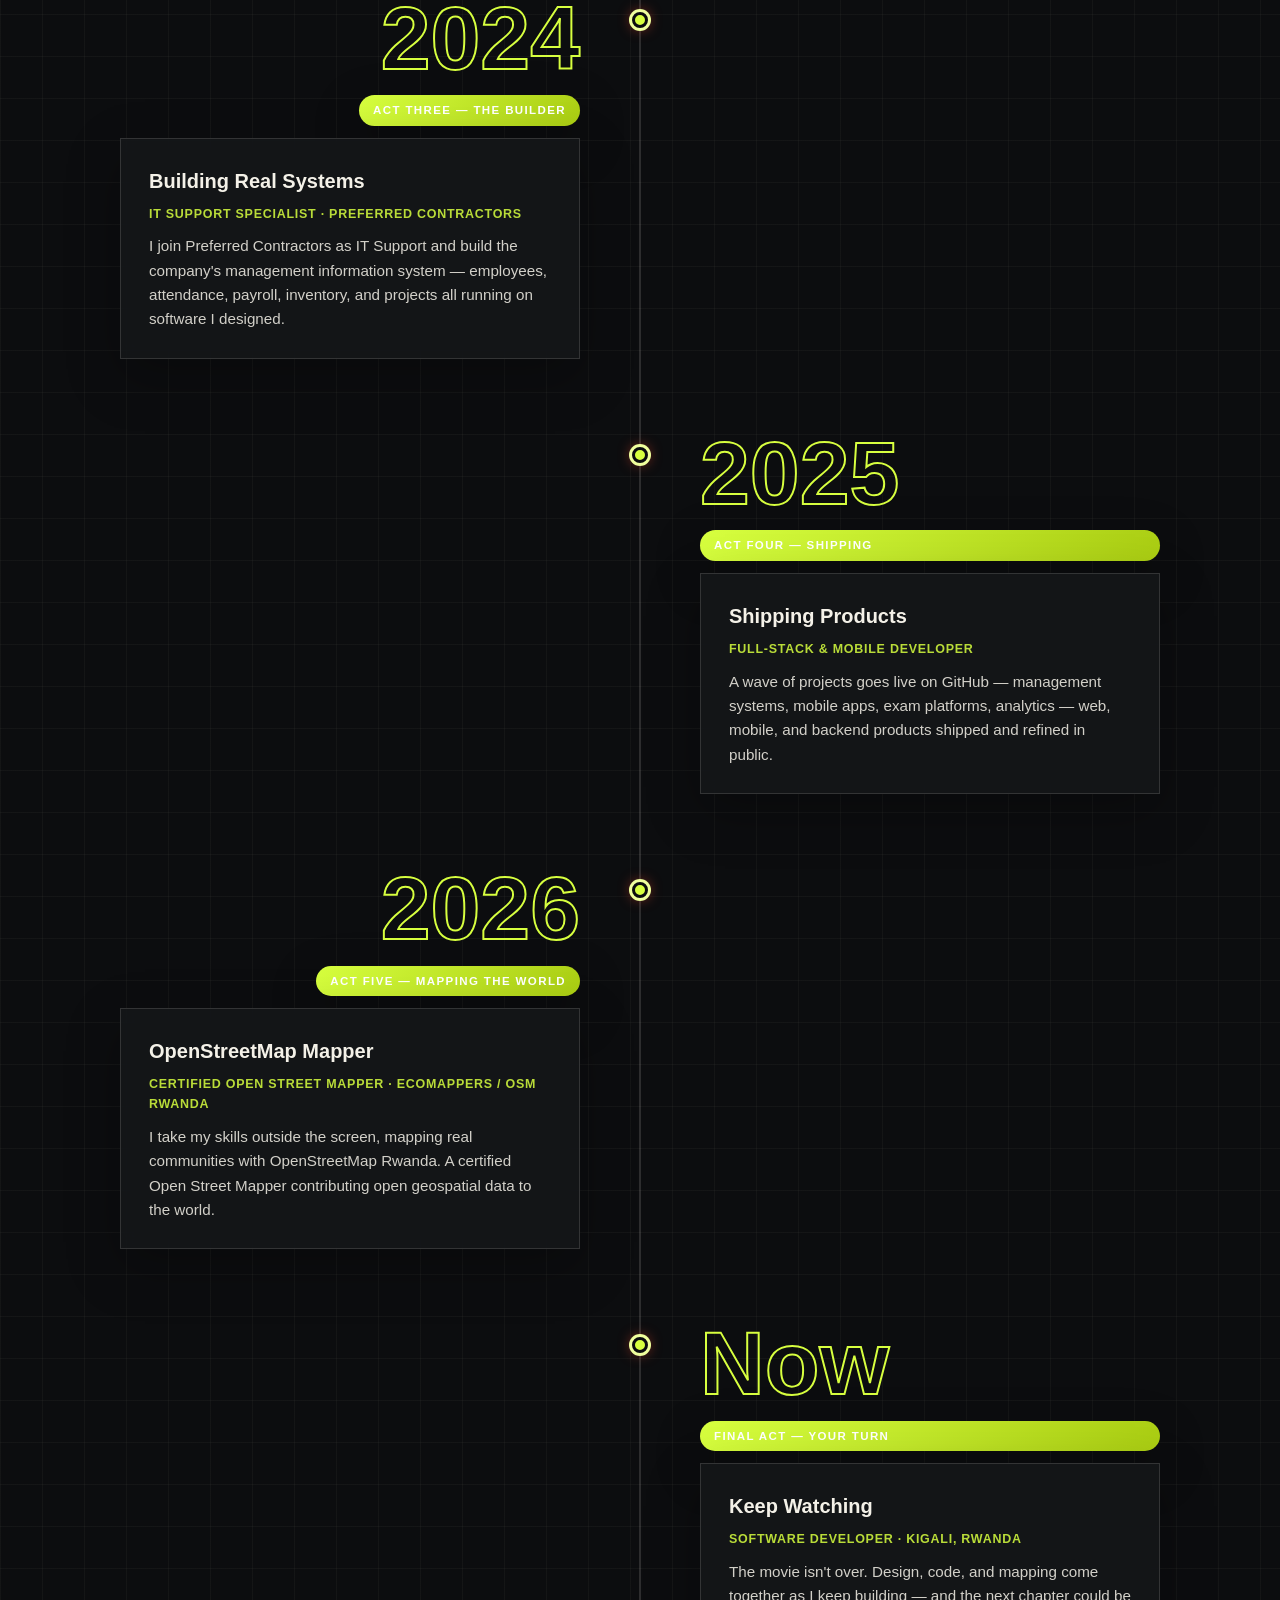
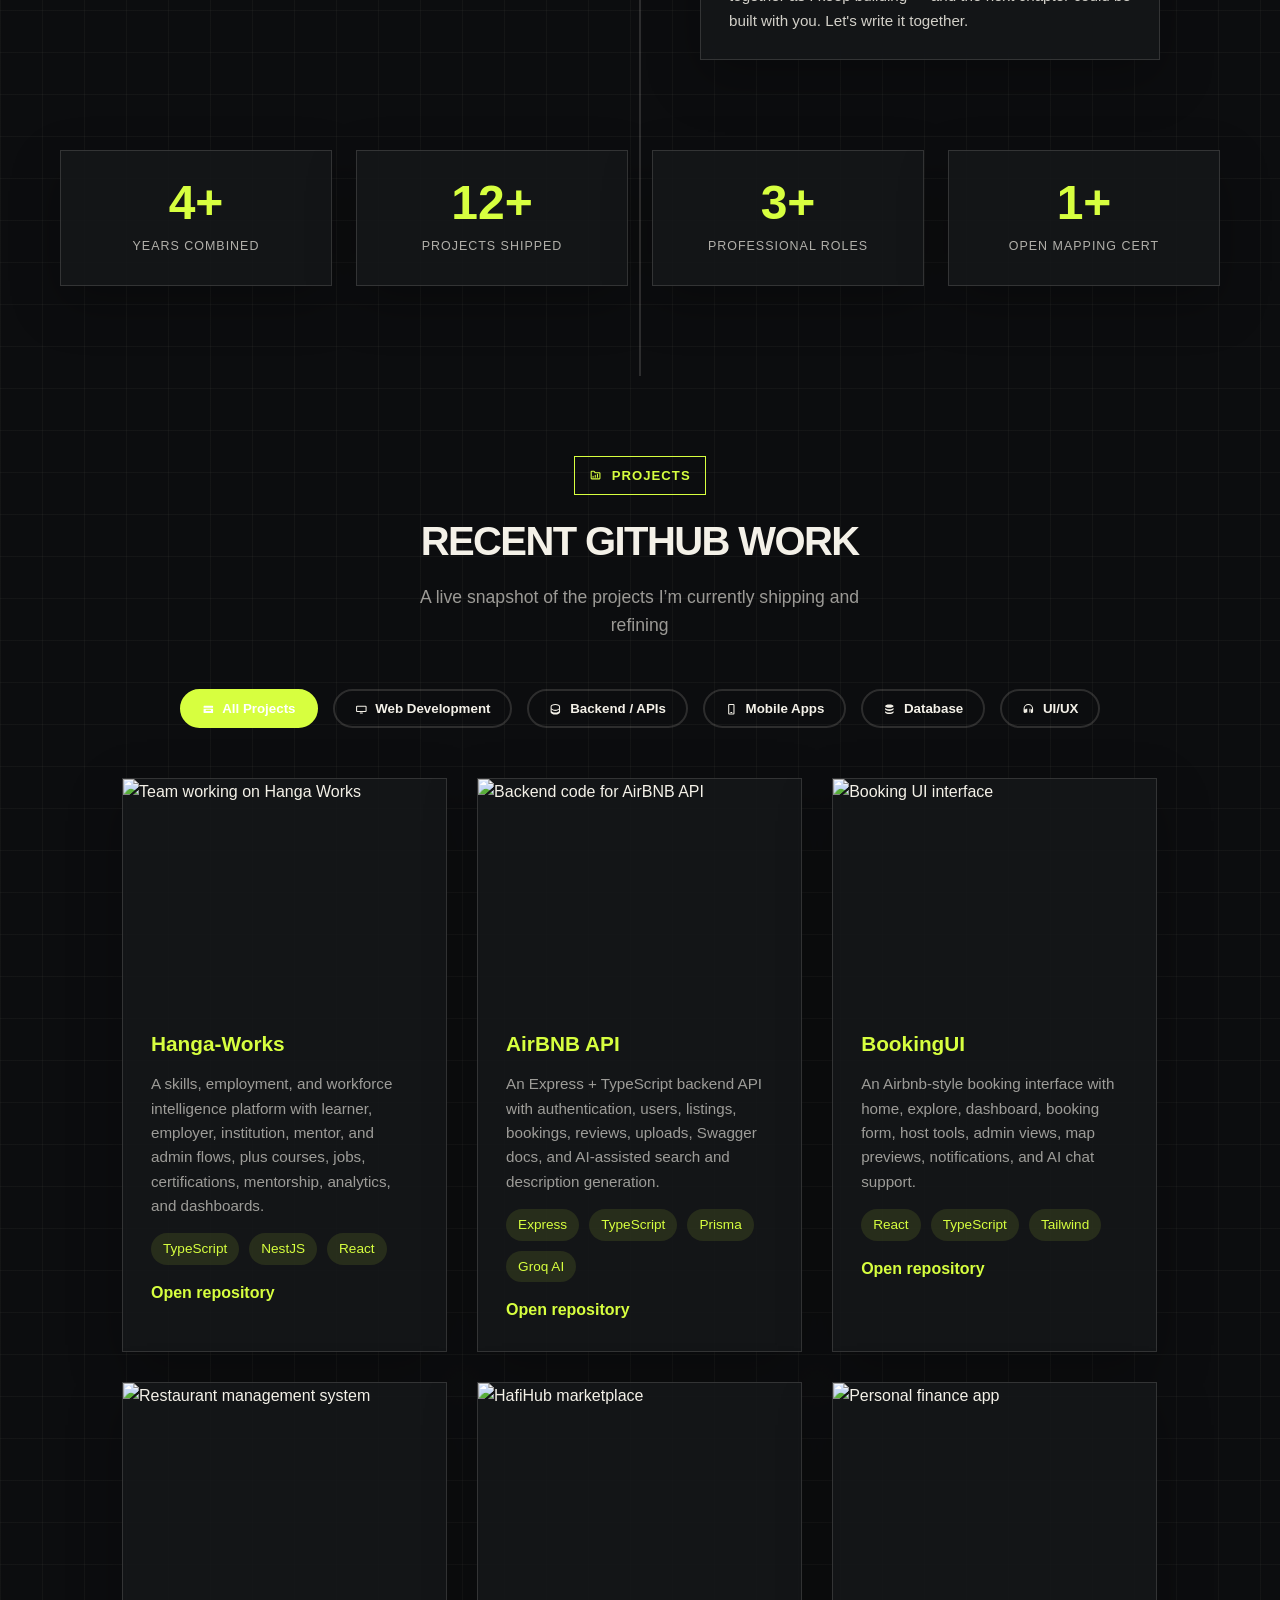
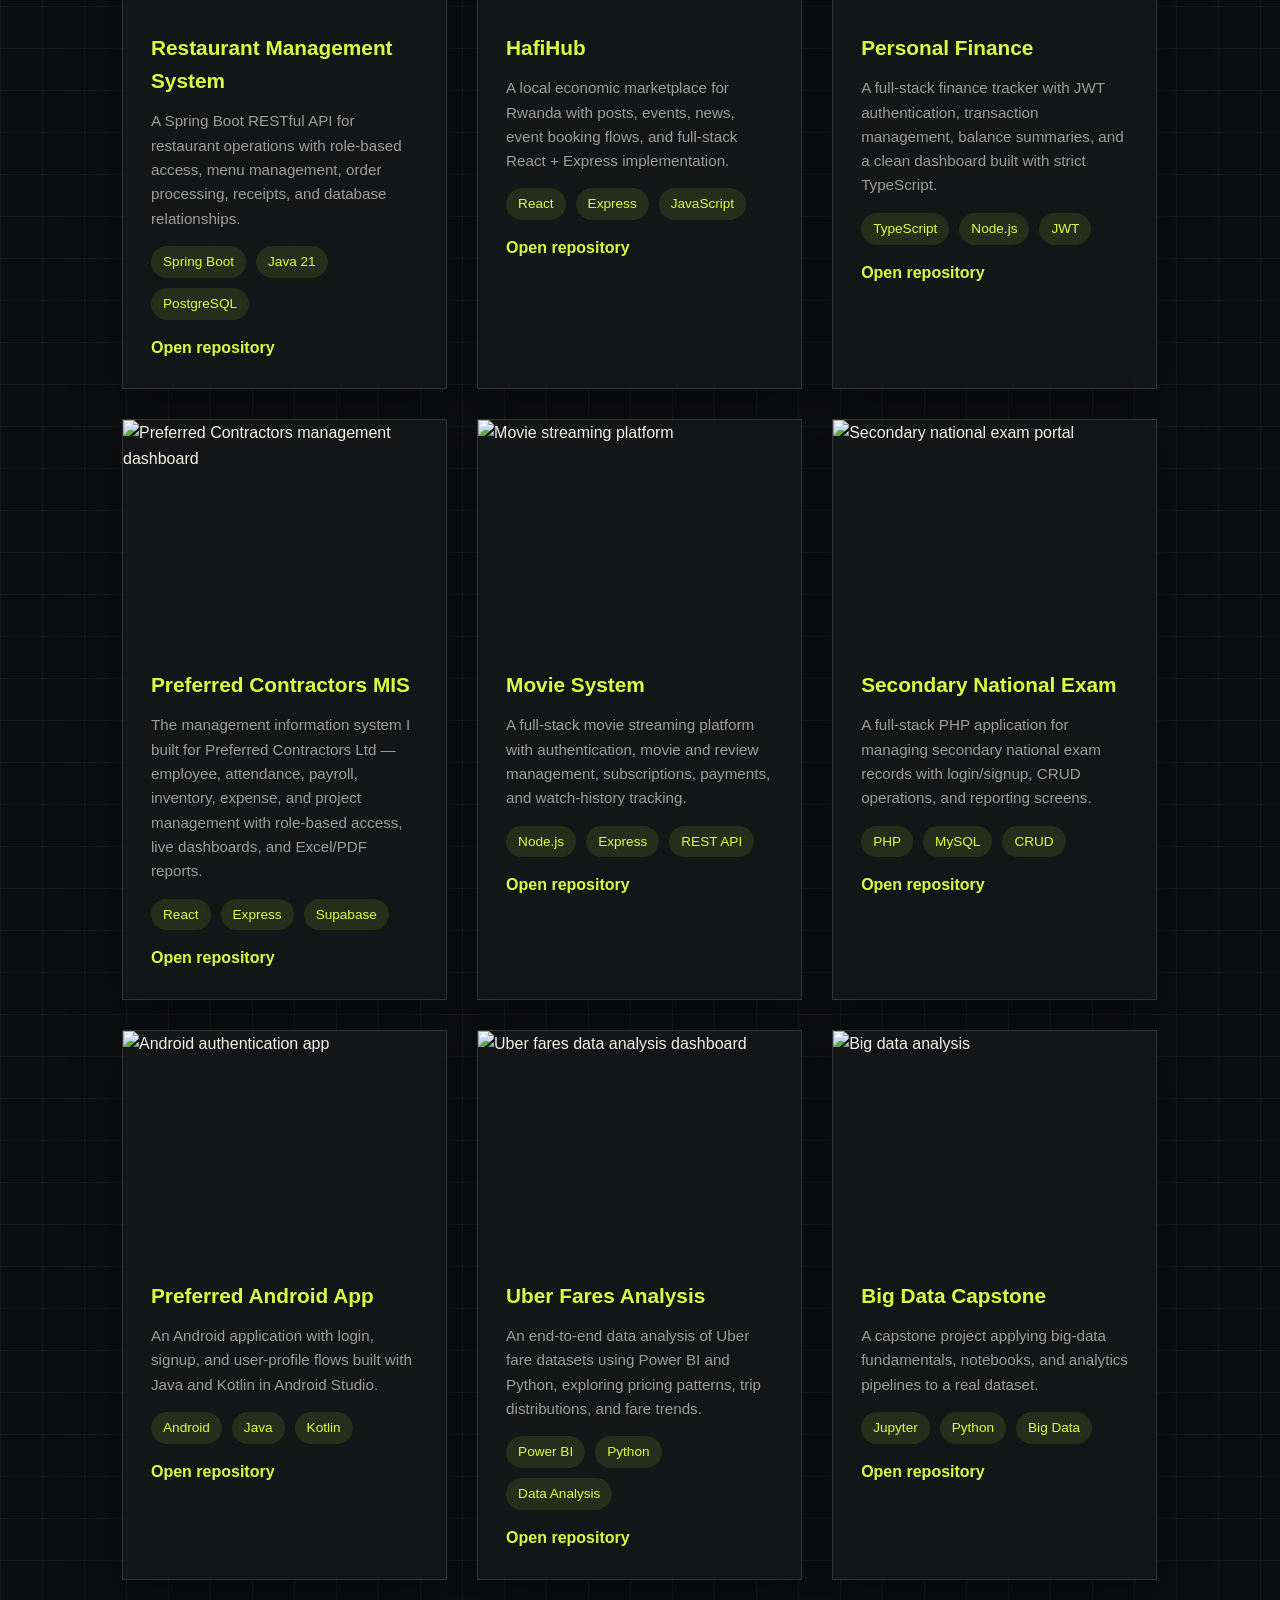
==== commit d40271cb: "feat: turn portfolio into cinematic visual story Remove the light and dark mode control, add local f" ====
--- a/index.html
+++ b/index.html
@@ -58,12 +58,13 @@
         </ul>
       </nav>
 
-      <button id="modeToggle" class="mode-btn">🌙</button>
     </div>
   </header>
 
   <!-- HERO / HOME -->
   <section class="hero" id="home">
+    <div class="hero-backdrop" aria-hidden="true"></div>
+    <div class="film-grain" aria-hidden="true"></div>
     <div class="hero-content">
       <div class="hero-eyebrow"><span class="eyebrow-dot"></span> Independent builder / Kigali, Rwanda</div>
       <h1>I make digital<br><span>things matter.</span></h1>
--- a/main.css
+++ b/main.css
@@ -2177,6 +2177,60 @@
     margin: 0 auto;
     padding: 9vh 4vw 12vh;
     gap: 8vw;
+    overflow: hidden;
+    isolation: isolate;
+  }
+
+  .hero-backdrop {
+    position: absolute;
+    inset: 0;
+    z-index: -2;
+    background:
+      linear-gradient(90deg, rgba(12, 13, 15, 0.96) 0%, rgba(12, 13, 15, 0.78) 45%, rgba(12, 13, 15, 0.2) 100%),
+      linear-gradient(180deg, rgba(12, 13, 15, 0.1), rgba(12, 13, 15, 0.9)),
+      url("./images/hero.png") center / cover no-repeat;
+    filter: saturate(0.75) contrast(1.1);
+    transform: scale(1.08);
+    animation: backdropDrift 18s ease-in-out infinite alternate;
+  }
+
+  .hero-backdrop::after {
+    content: "";
+    position: absolute;
+    inset: 0;
+    background: linear-gradient(115deg, transparent 20%, rgba(215, 255, 63, 0.16) 50%, transparent 75%);
+    transform: translateX(-100%);
+    animation: lightSweep 9s ease-in-out infinite;
+  }
+
+  .film-grain {
+    position: absolute;
+    inset: 0;
+    z-index: -1;
+    pointer-events: none;
+    opacity: 0.16;
+    background-image: url("data:image/svg+xml,%3Csvg viewBox='0 0 180 180' xmlns='http://www.w3.org/2000/svg'%3E%3Cfilter id='n'%3E%3CfeTurbulence type='fractalNoise' baseFrequency='.9' numOctaves='3' stitchTiles='stitch'/%3E%3C/filter%3E%3Crect width='100%25' height='100%25' filter='url(%23n)' opacity='.35'/%3E%3C/svg%3E");
+    mix-blend-mode: soft-light;
+    animation: grainShift 0.25s steps(2) infinite;
+  }
+
+  @keyframes backdropDrift {
+    from { transform: scale(1.08) translate3d(-1%, 0, 0); }
+    to { transform: scale(1.16) translate3d(1%, -1%, 0); }
+  }
+
+  @keyframes lightSweep {
+    0%, 45% { transform: translateX(-100%); opacity: 0; }
+    55% { opacity: 1; }
+    75%, 100% { transform: translateX(100%); opacity: 0; }
+  }
+
+  @keyframes grainShift {
+    0% { transform: translate(0, 0); }
+    25% { transform: translate(2%, -1%); }
+    50% { transform: translate(-1%, 2%); }
+    75% { transform: translate(1%, 1%); }
+    100% { transform: translate(-2%, -1%); }
   }
 
   .hero-content { flex: 1.1; max-width: 720px; }
@@ -2230,6 +2284,47 @@
     border-top: 2px solid #0c0d0f;
     border-bottom: 2px solid #0c0d0f;
   }
+
+  .about,
+  .skills,
+  .design-section,
+  .experience,
+  .journey-section,
+  .projects,
+  .testimonials,
+  .contact {
+    position: relative;
+    isolation: isolate;
+  }
+
+  .about::before,
+  .skills::before,
+  .design-section::before,
+  .experience::before,
+  .journey-section::before,
+  .projects::before,
+  .testimonials::before,
+  .contact::before {
+    content: "";
+    position: absolute;
+    inset: 0;
+    z-index: -1;
+    pointer-events: none;
+    opacity: 0.13;
+    background-position: center;
+    background-size: cover;
+    background-attachment: fixed;
+    filter: grayscale(1) contrast(1.2);
+  }
+
+  .about::before { background-image: url("./images/portifolio.JPG"); }
+  .skills::before { background-image: url("./images/backend.png"); }
+  .design-section::before { background-image: url("./images/react.png"); }
+  .experience::before { background-image: url("./images/hero.png"); }
+  .journey-section::before { background-image: url("./images/intro-to-web.png"); }
+  .projects::before { background-image: url("./images/backend.png"); }
+  .testimonials::before { background-image: url("./images/portifolio.JPG"); }
+  .contact::before { background-image: url("./images/hero.png"); }
   .signal-track {
     display: flex;
     align-items: center;
@@ -2262,4 +2357,14 @@
     .hero-image { width: 82vw; }
     .hero-img { max-width: 100%; }
     .signal-track { justify-content: flex-start; animation-duration: 16s; }
-  }
+    .about::before,
+    .skills::before,
+    .design-section::before,
+    .experience::before,
+    .journey-section::before,
+    .projects::before,
+    .testimonials::before,
+    .contact::before {
+      background-attachment: scroll;
+    }
+  }
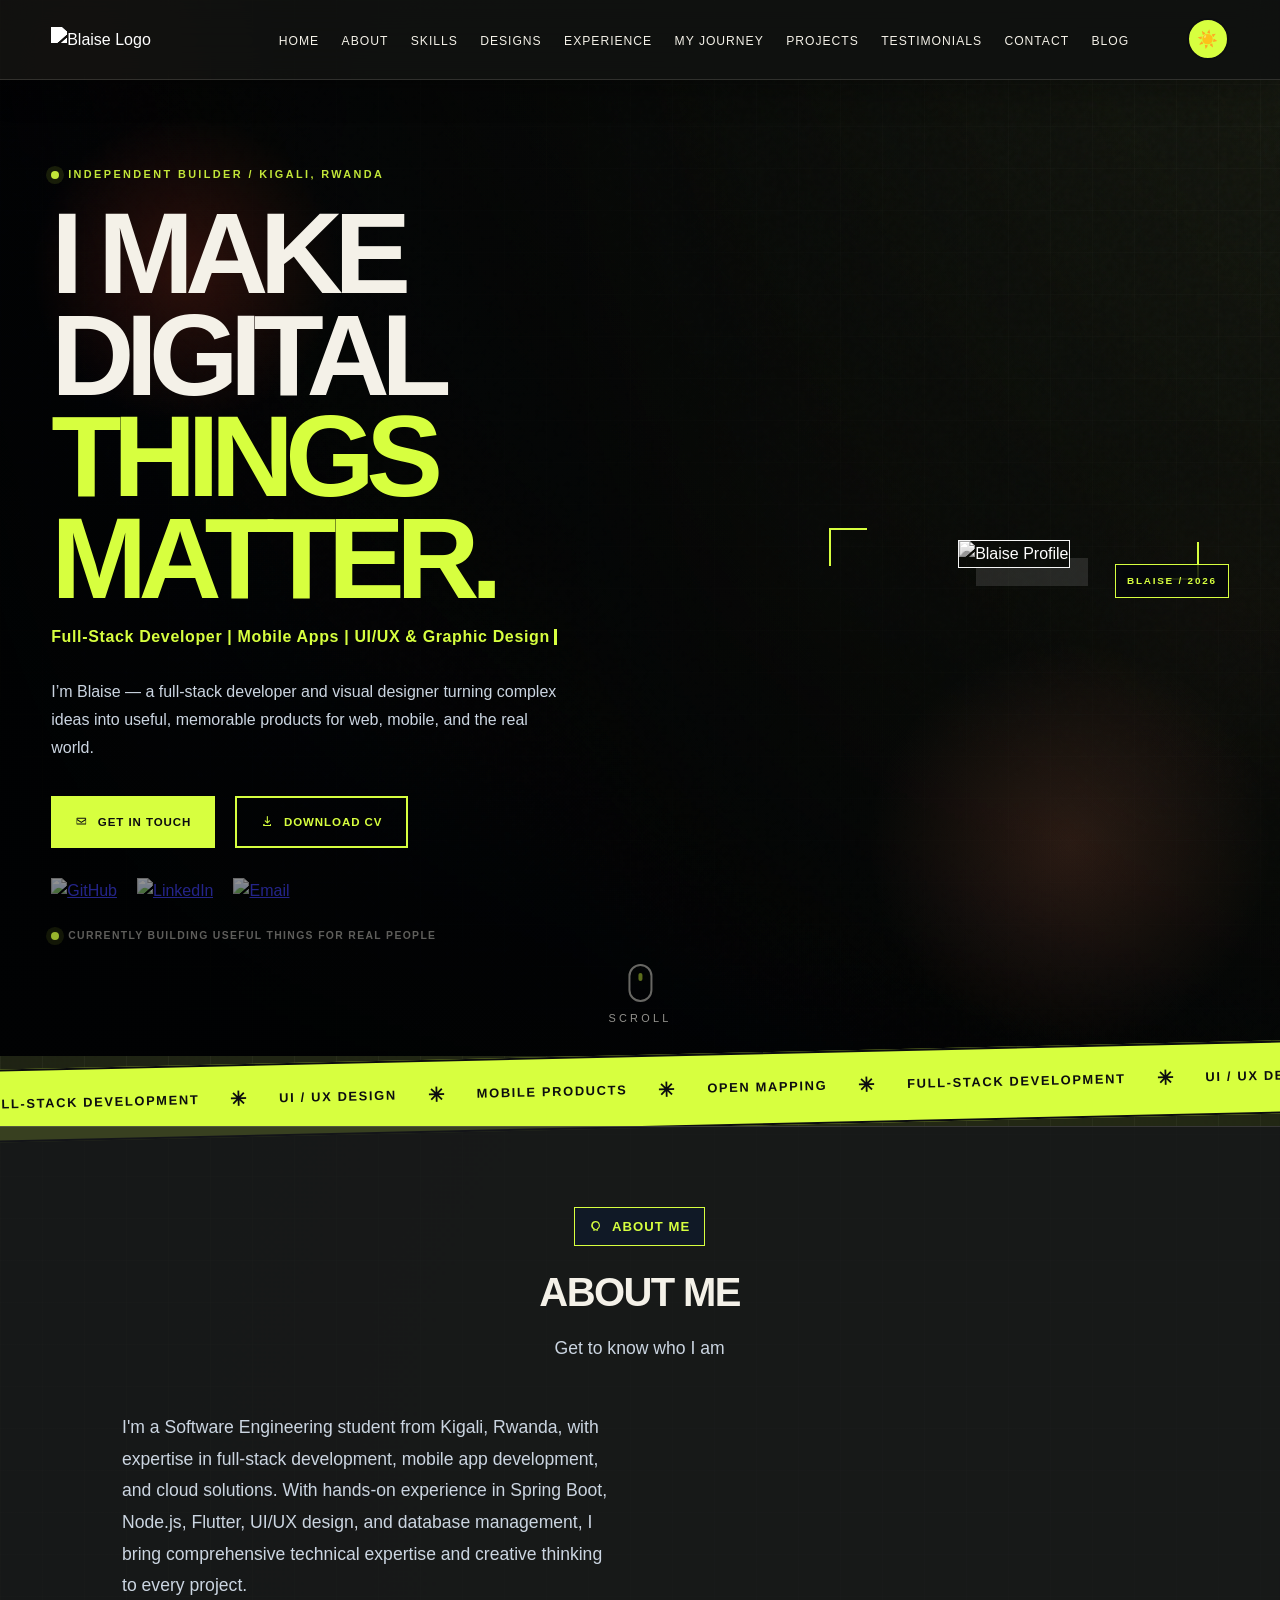
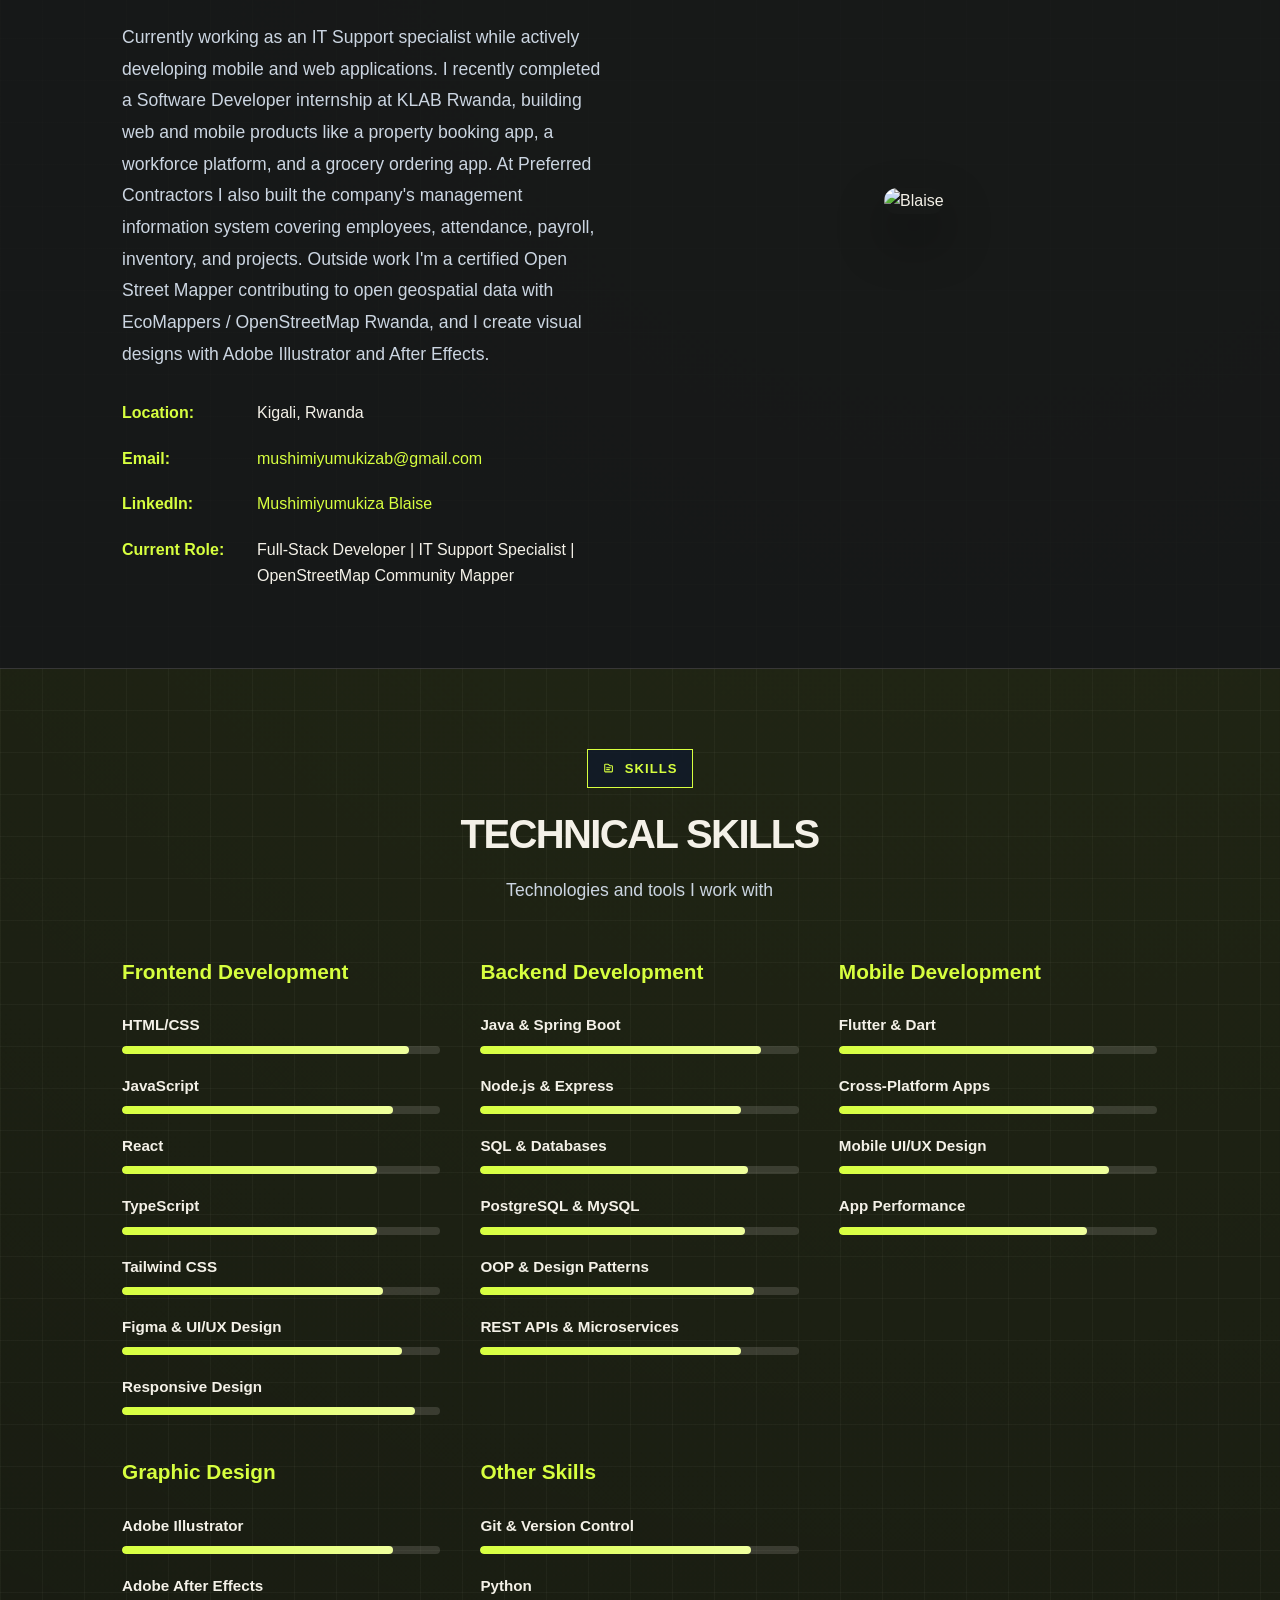
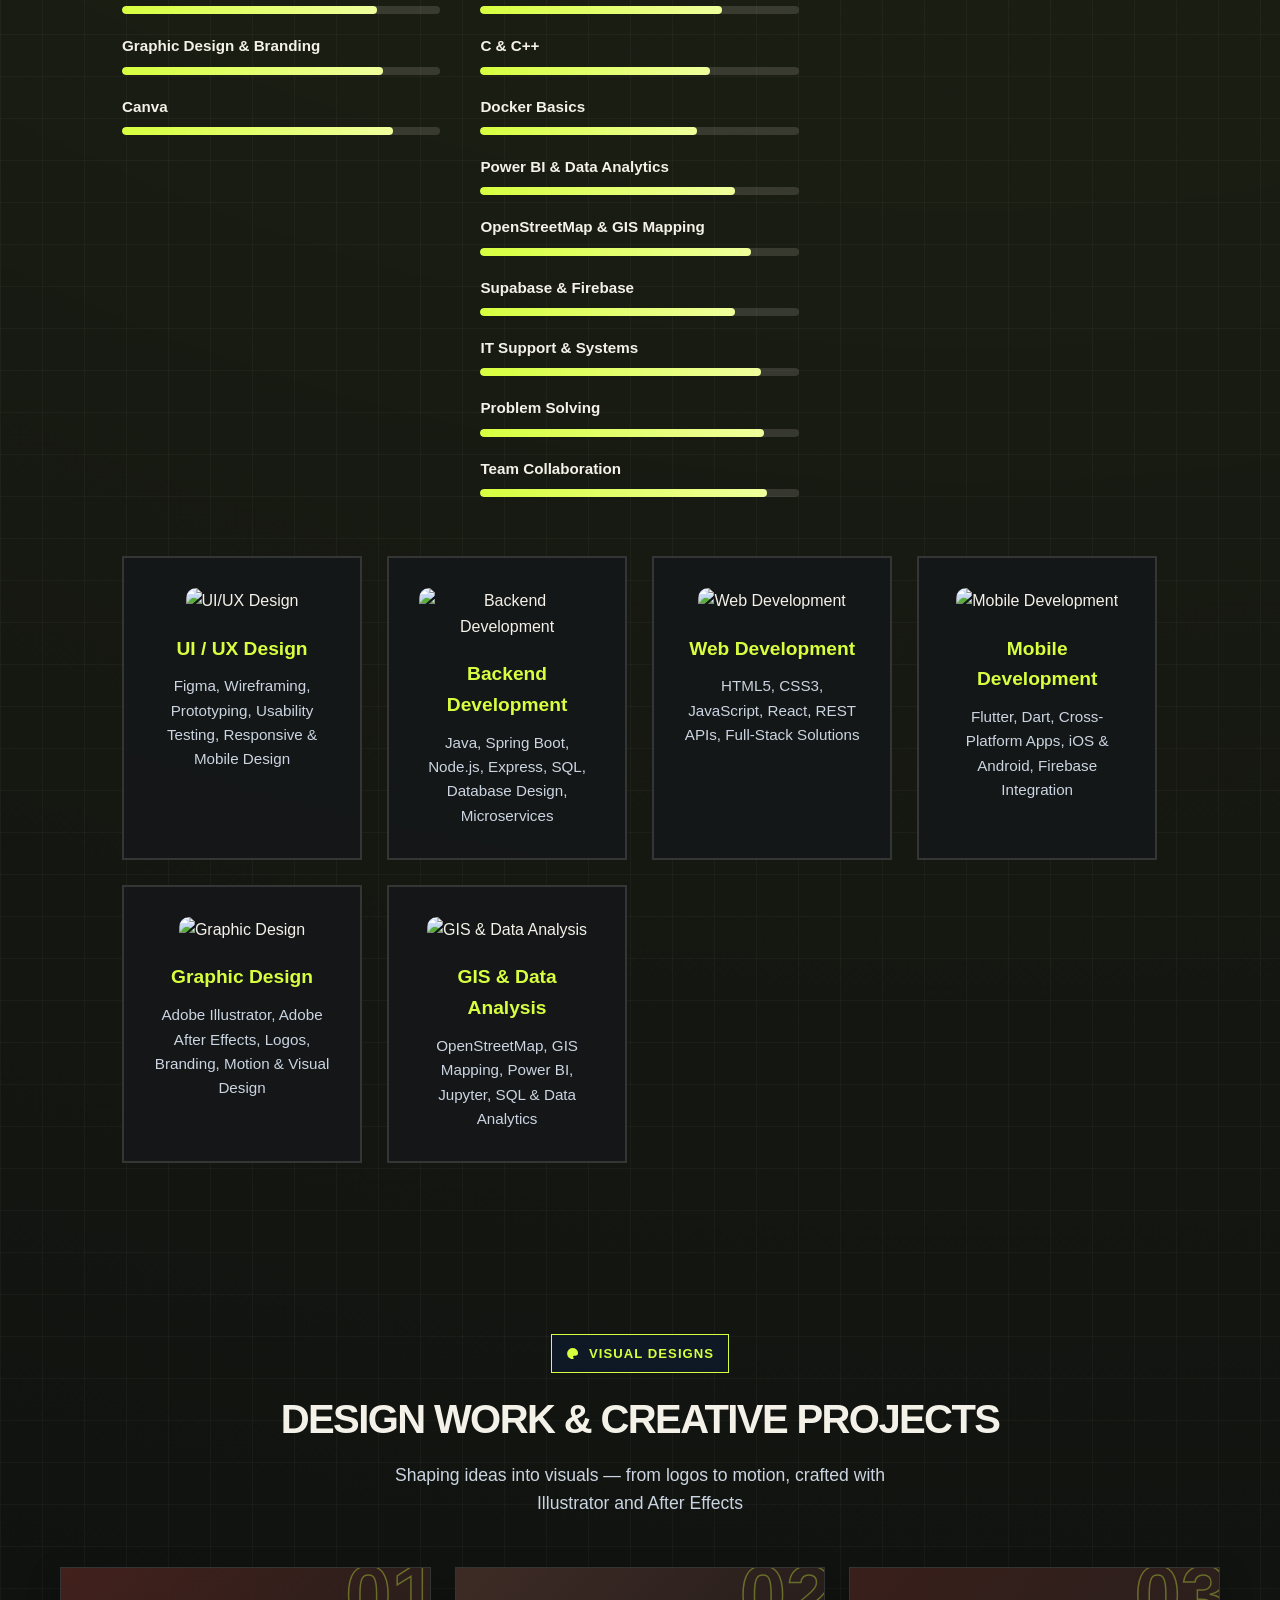
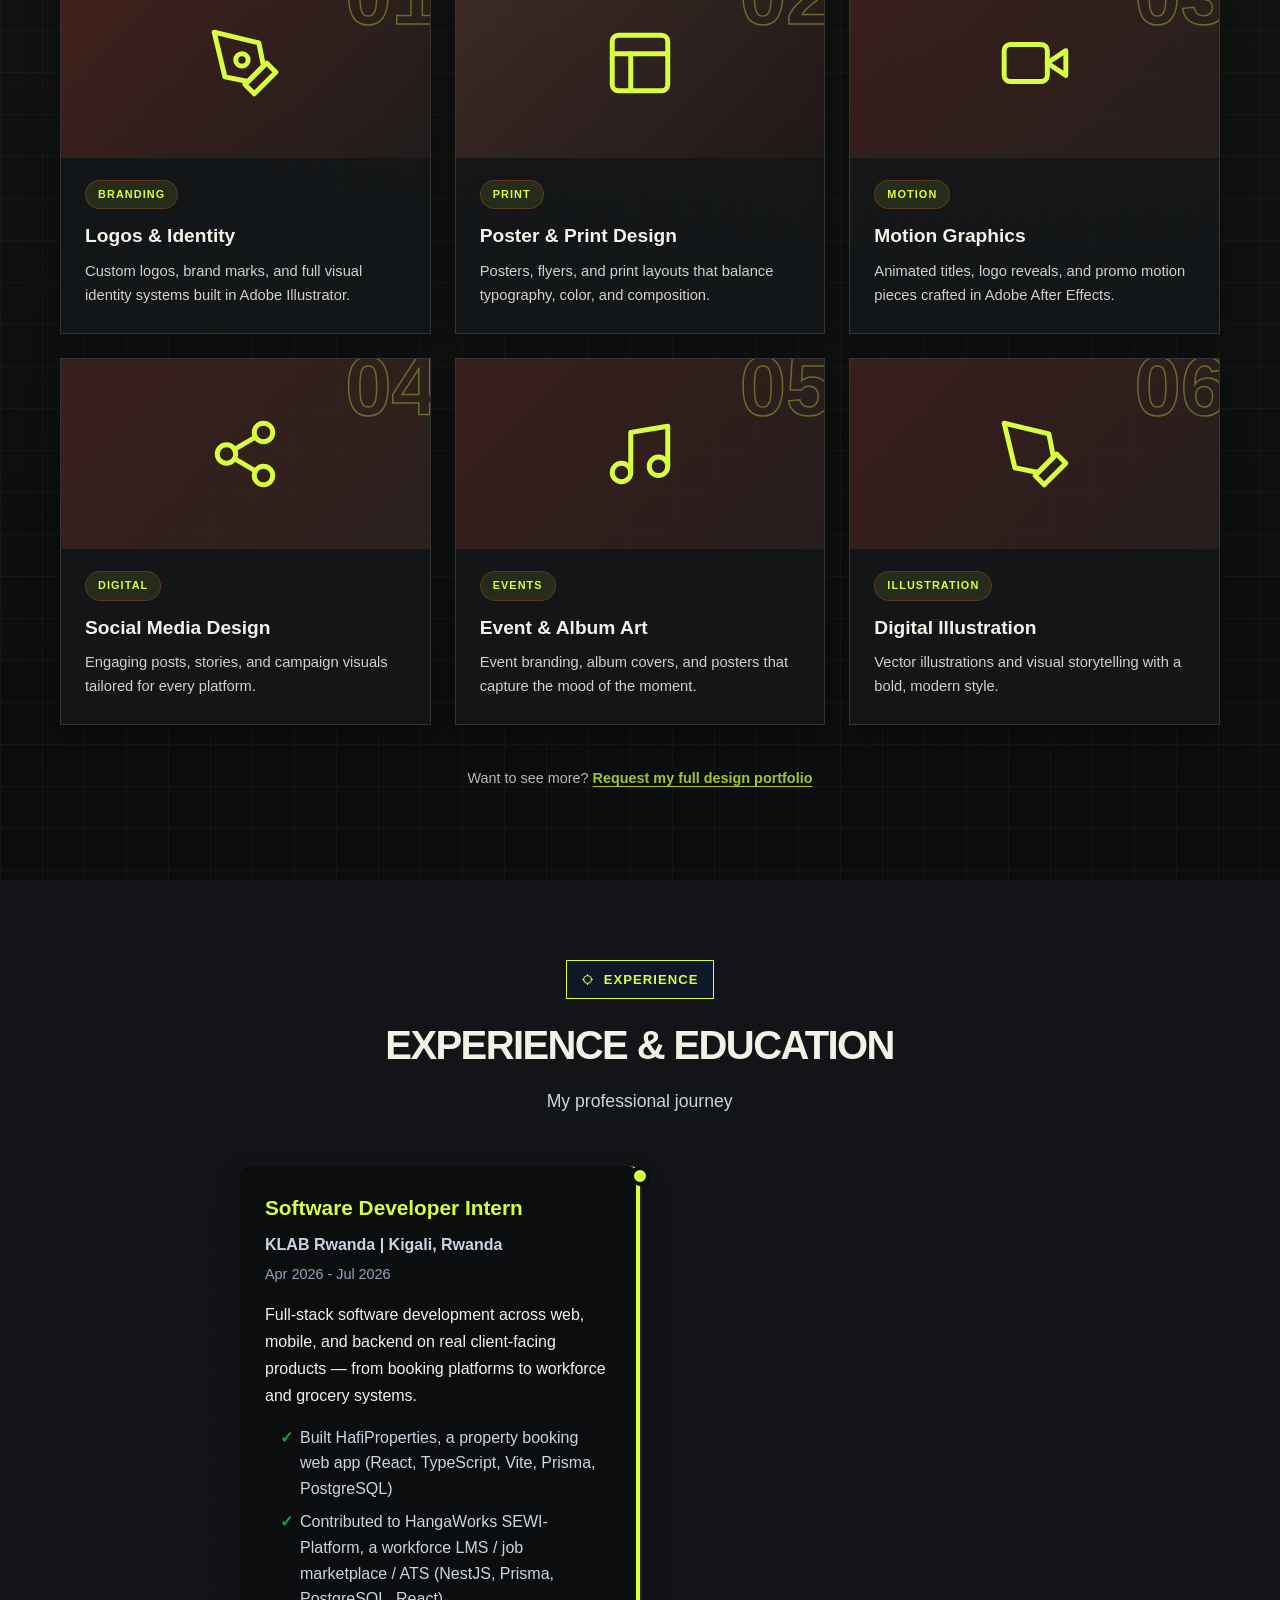
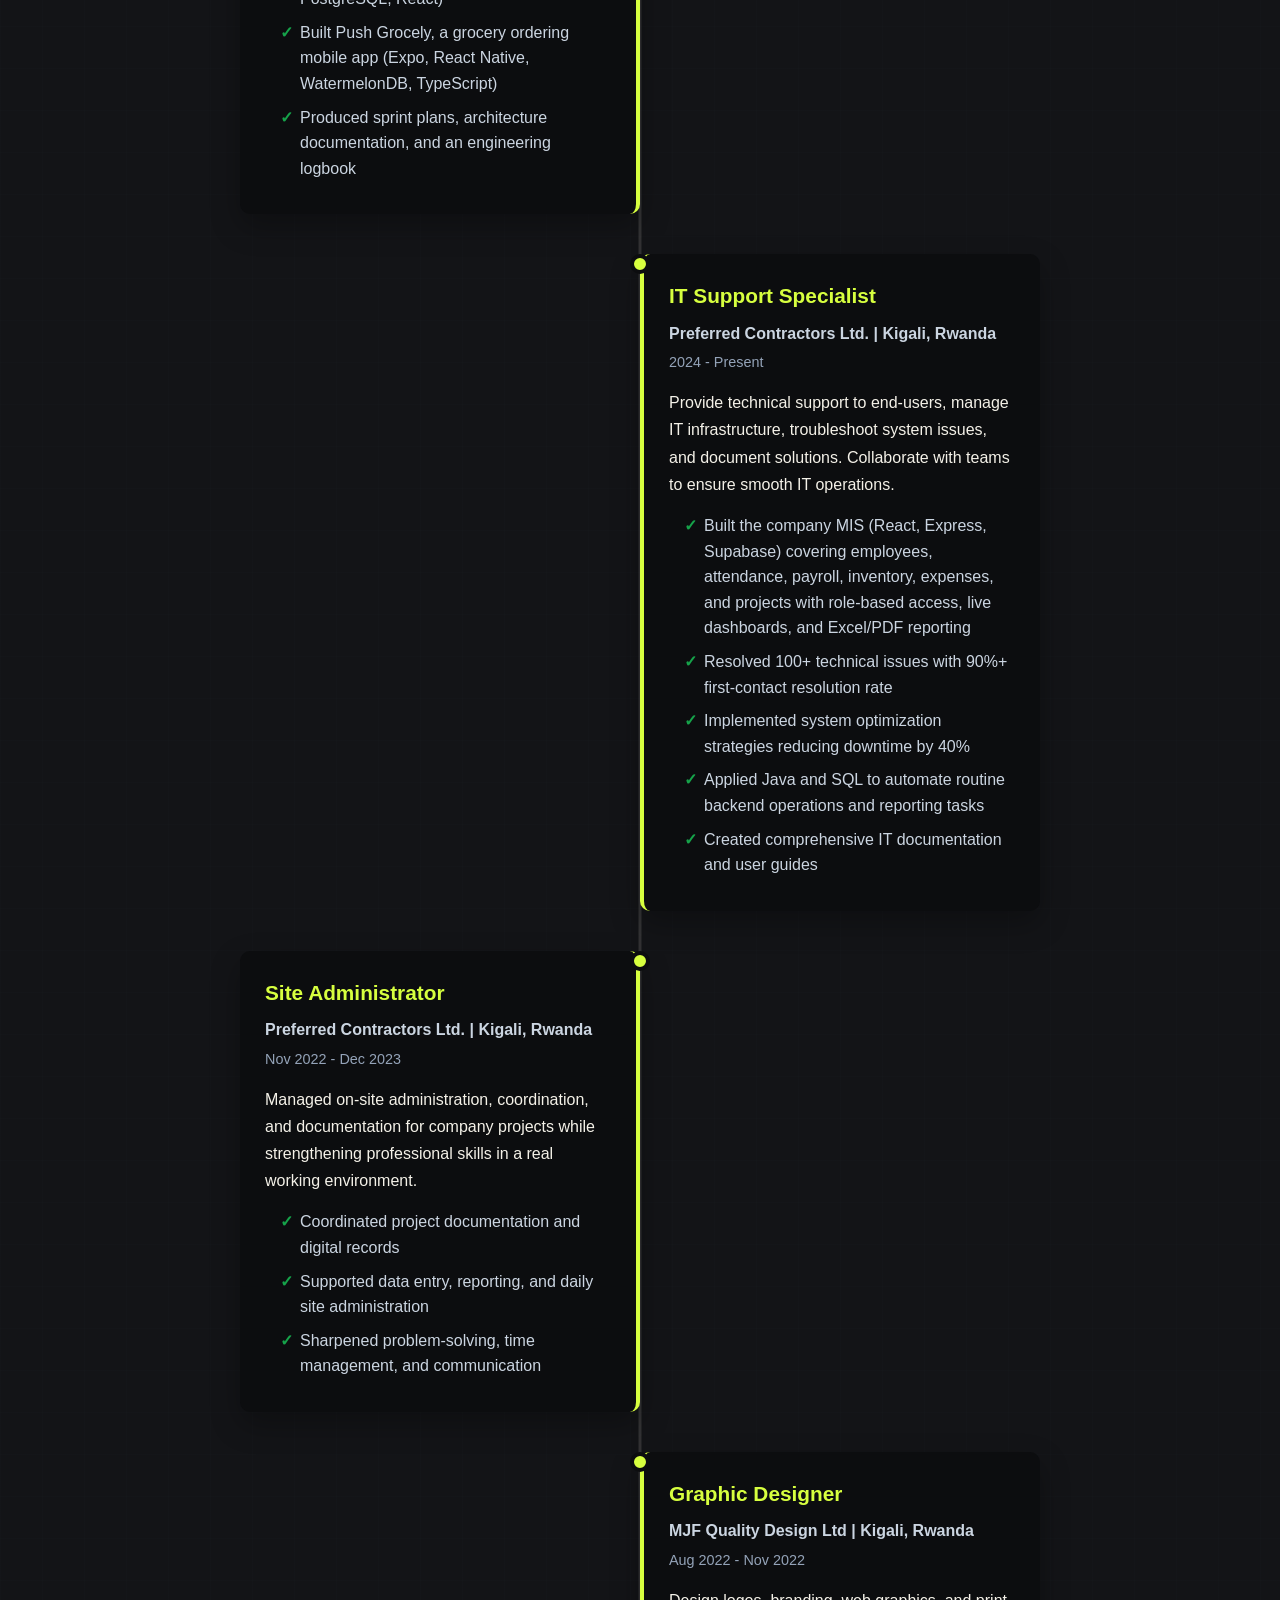
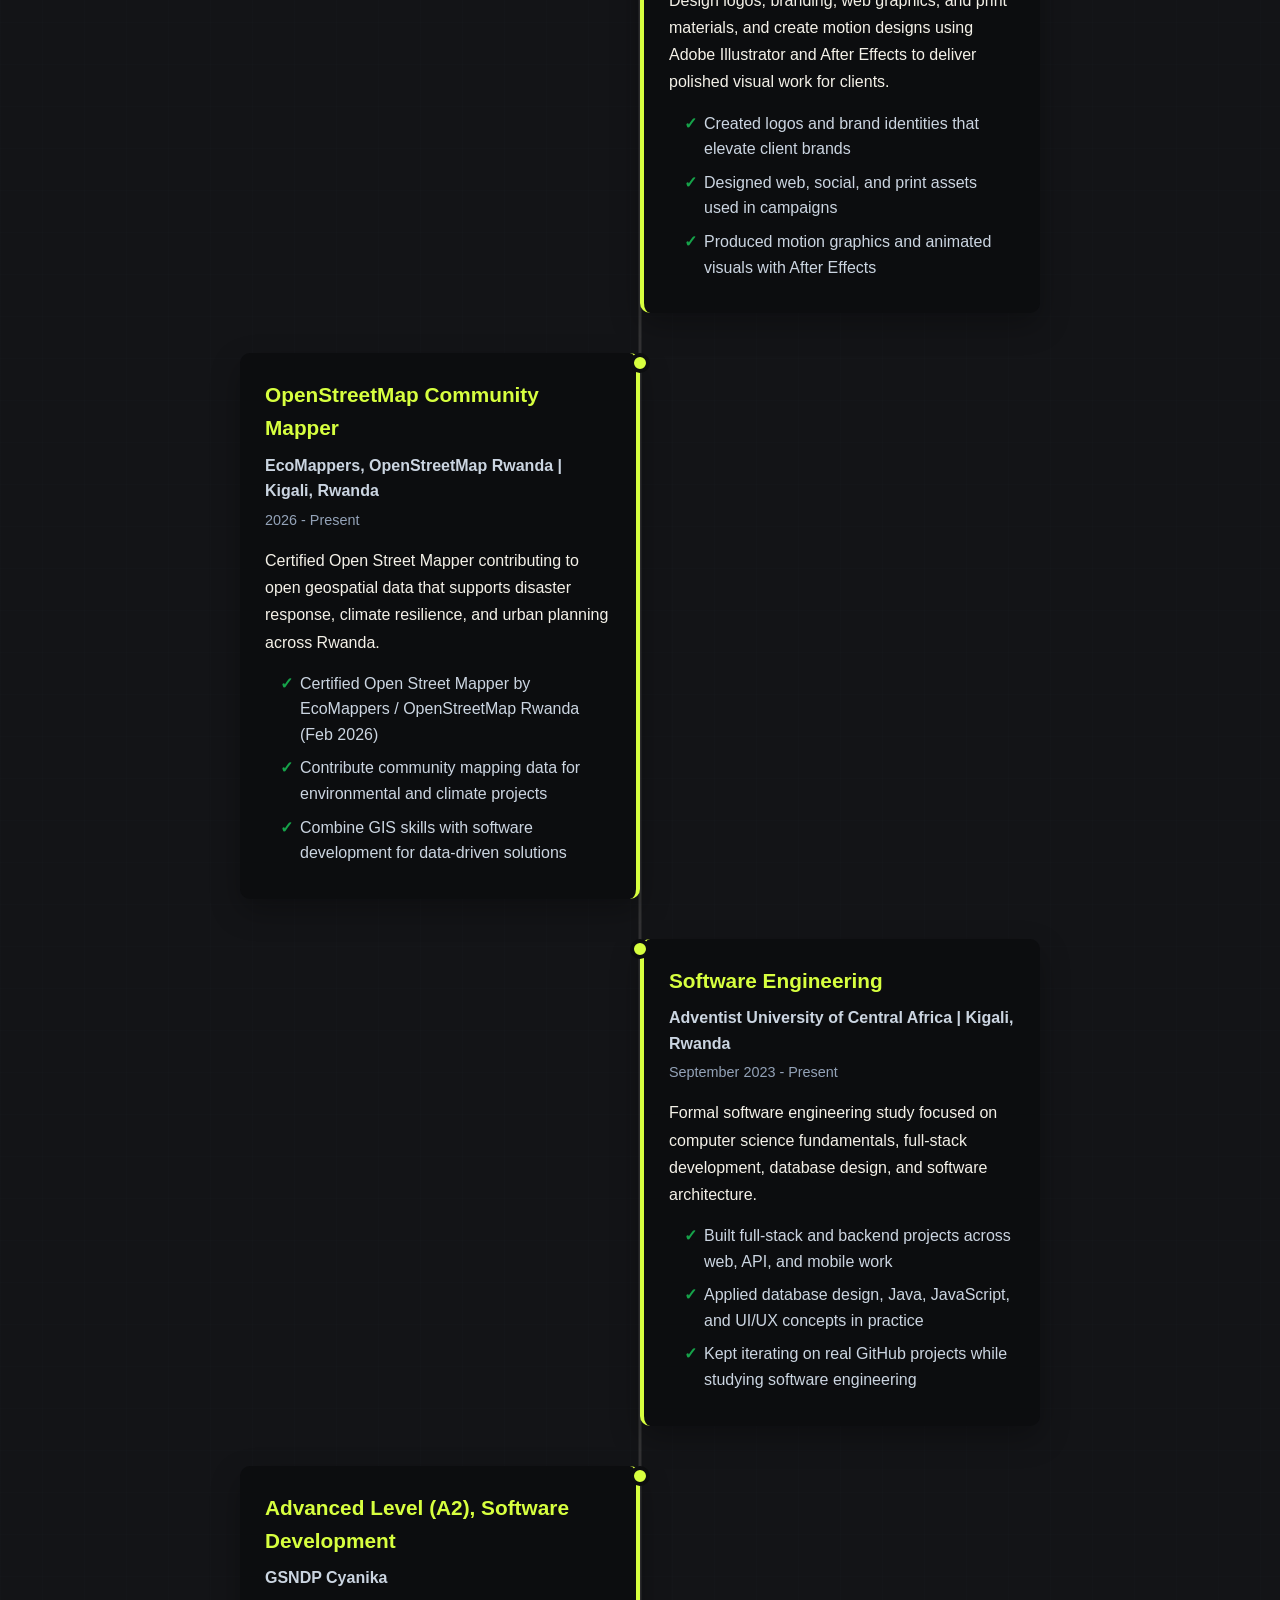
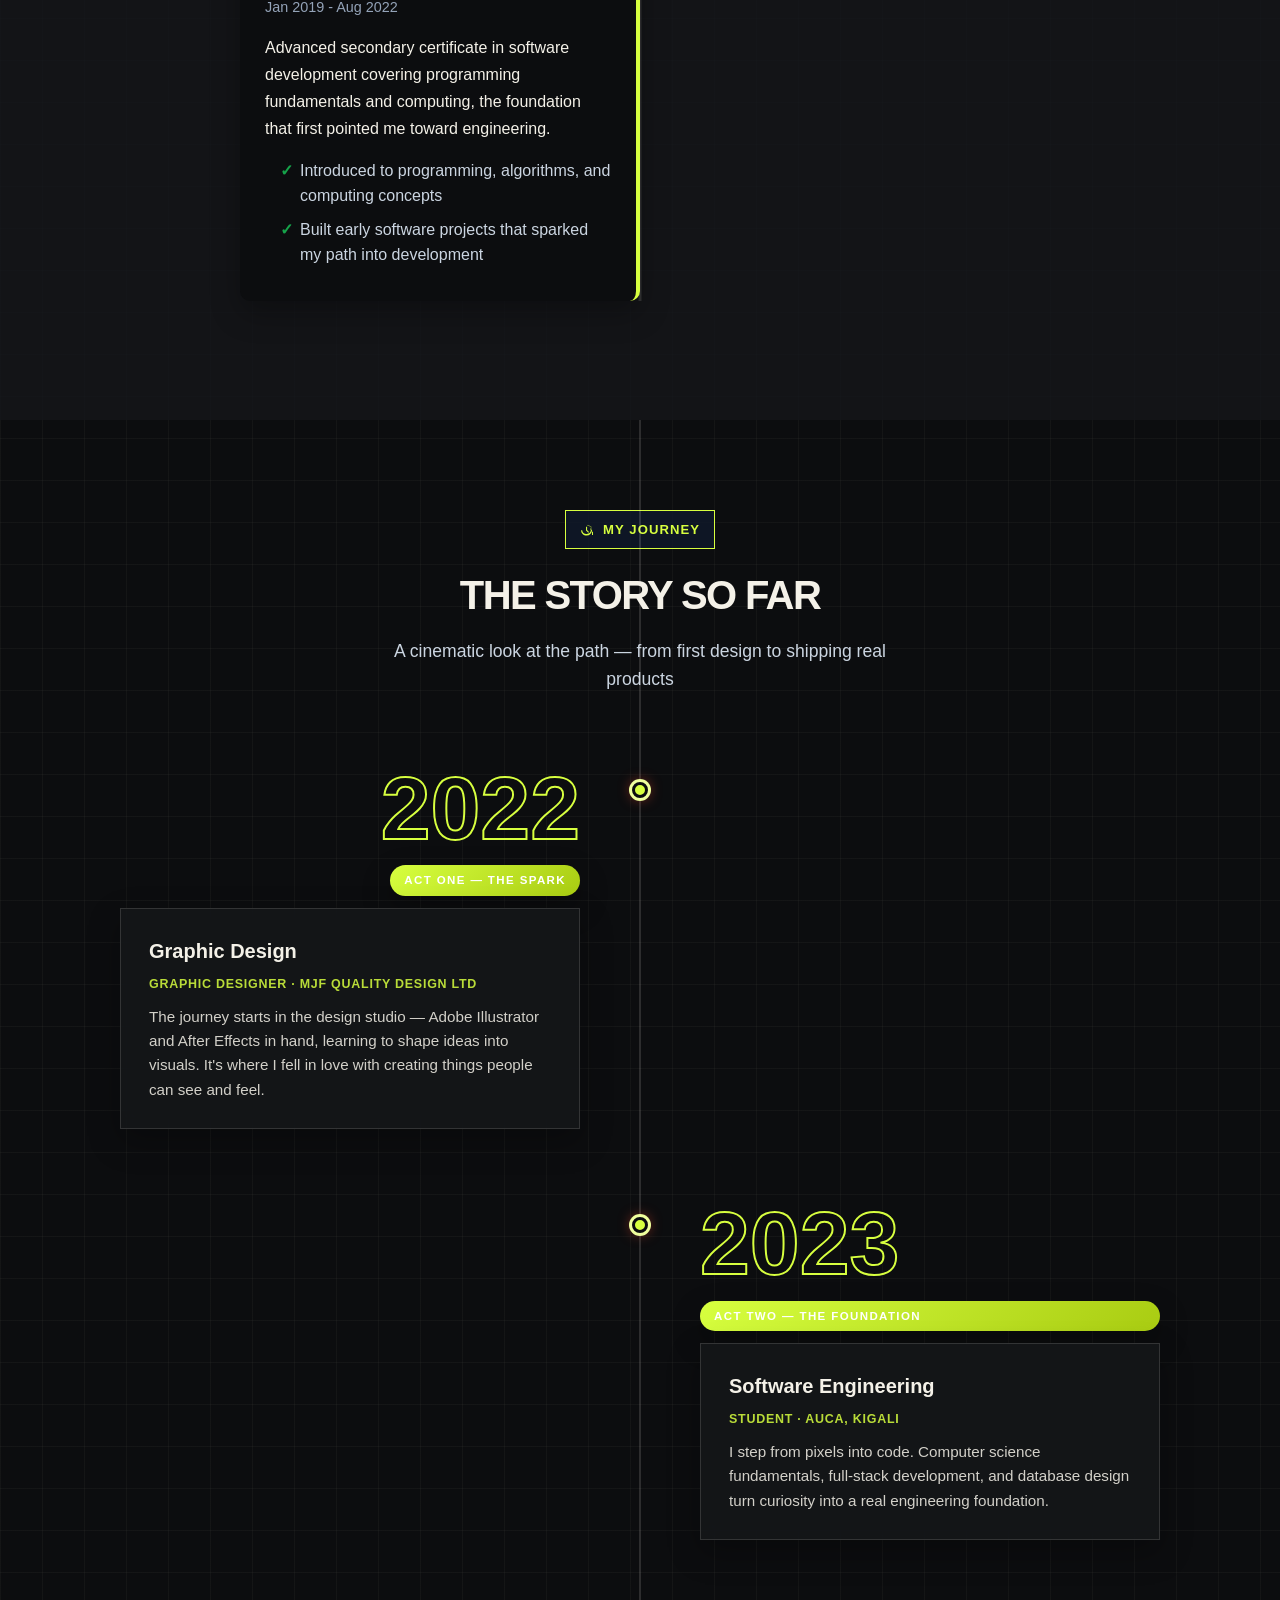
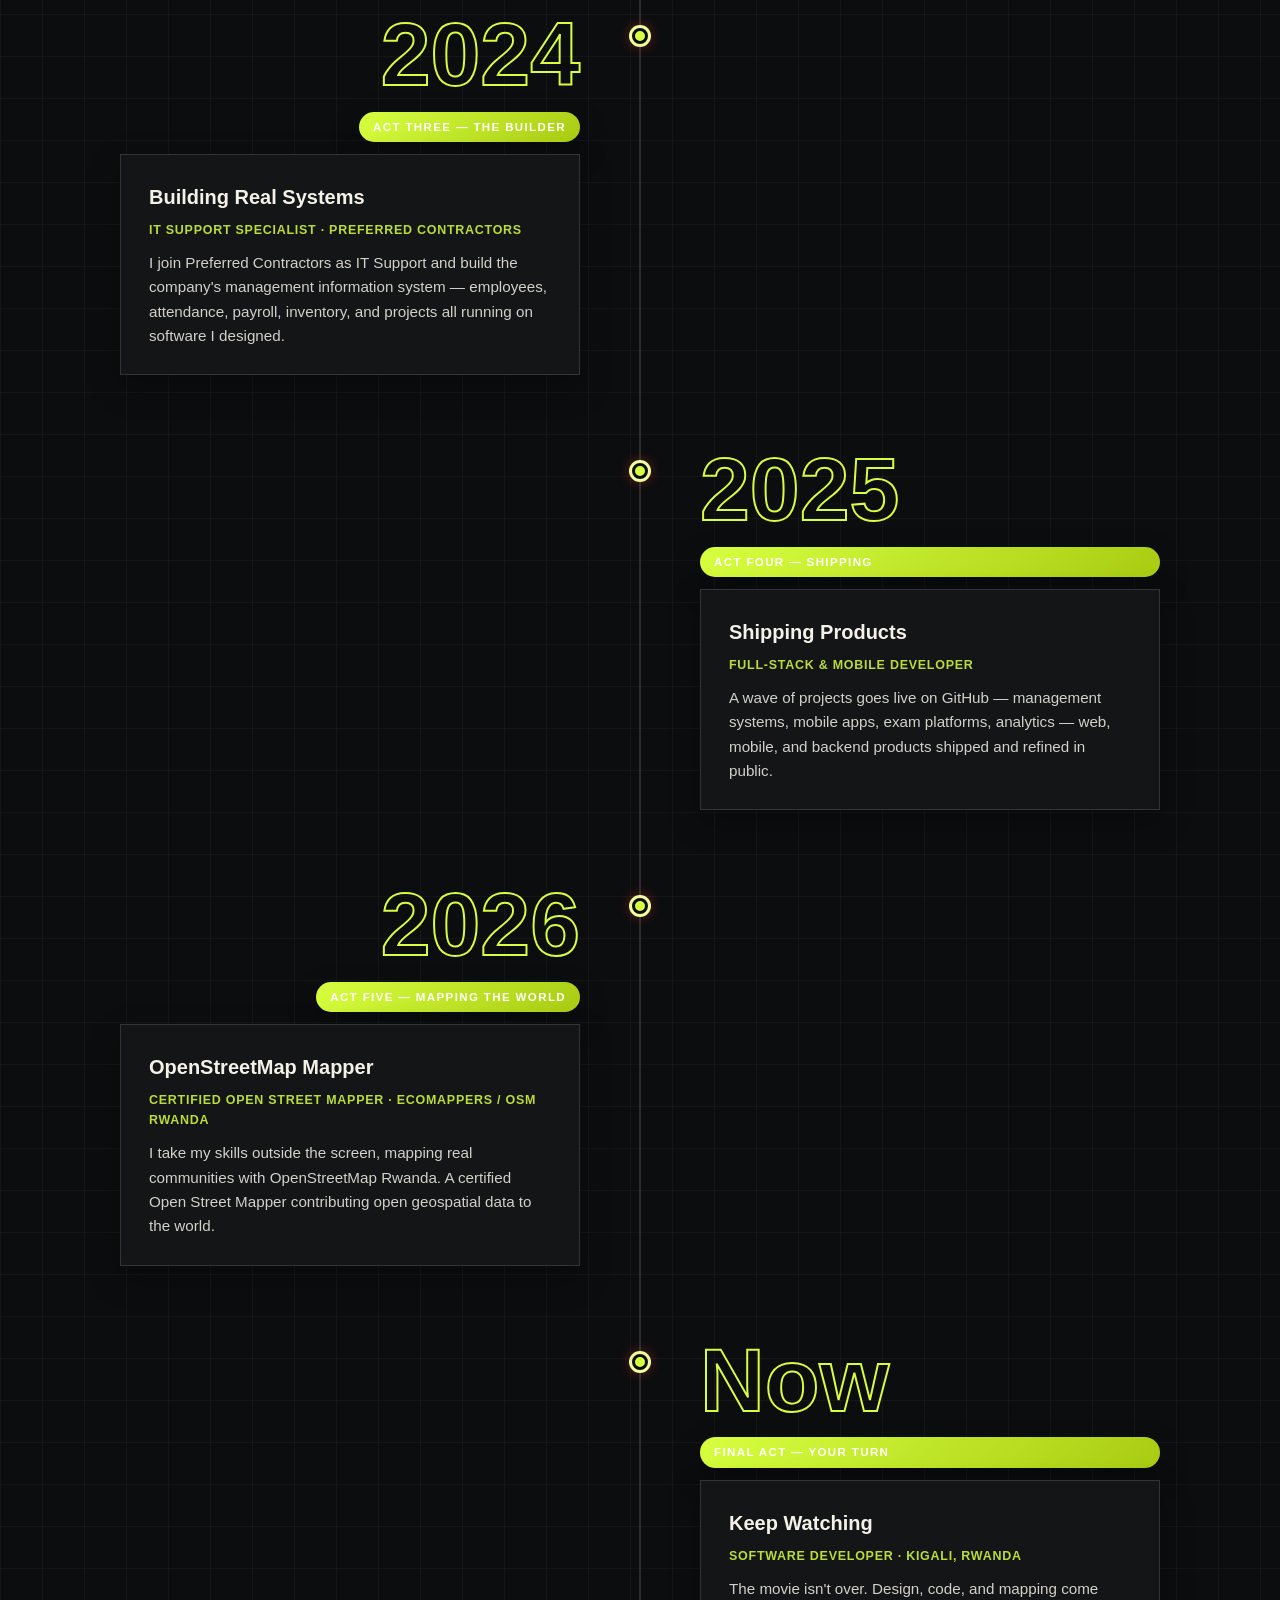
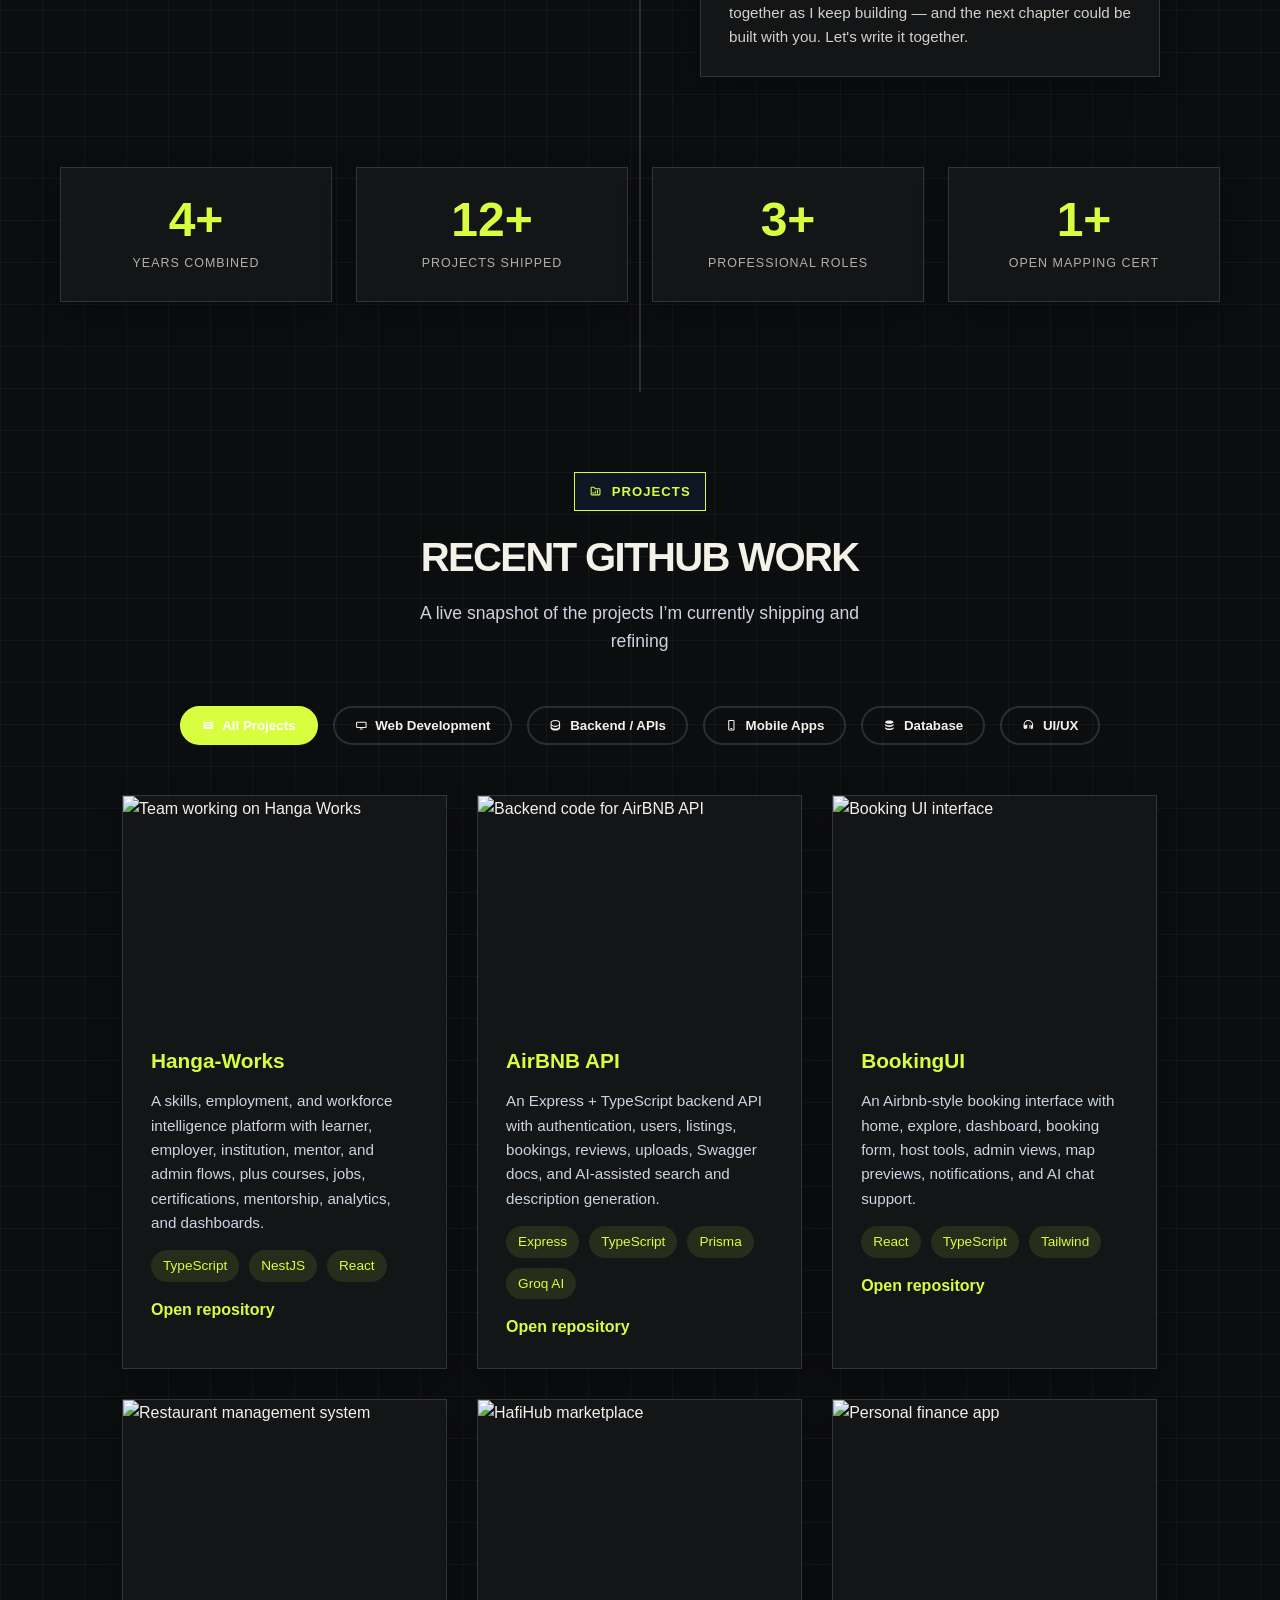
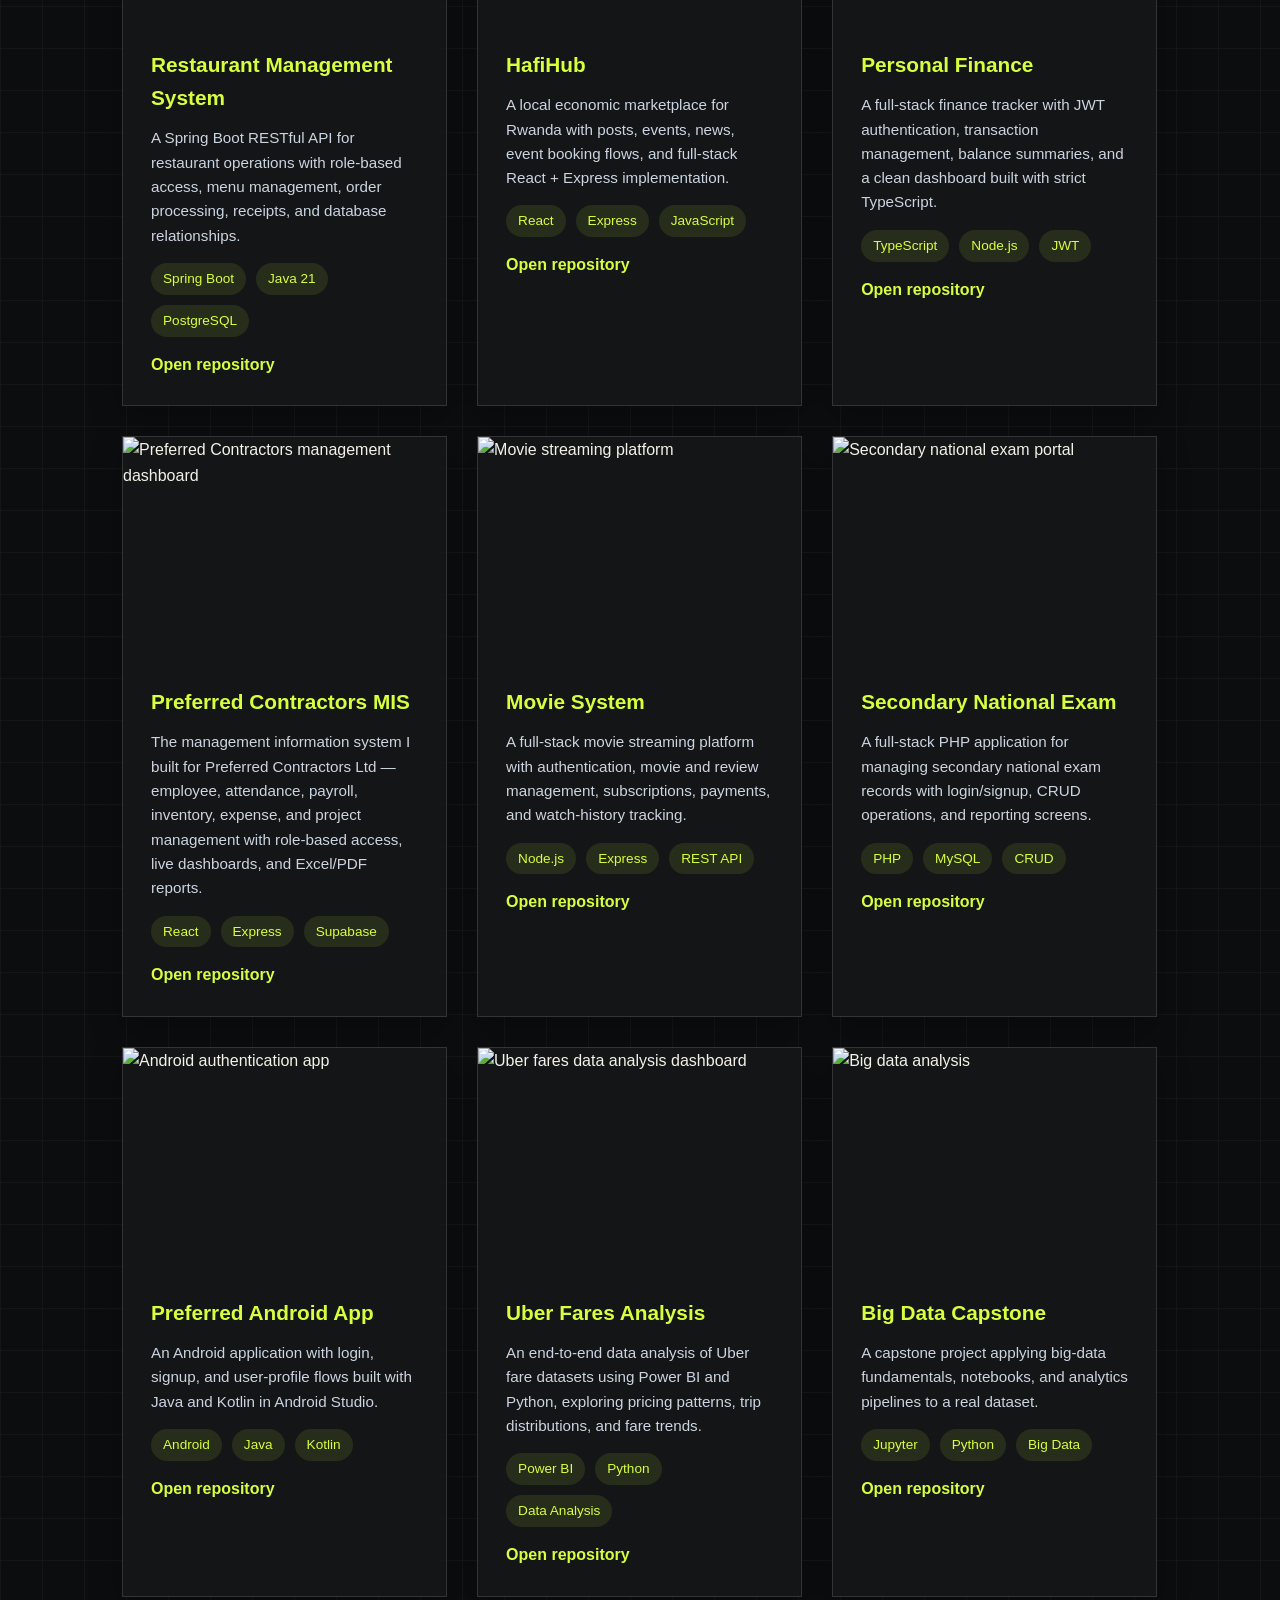
==== commit 368e6b02: "feat: restore dark and light mode Restore the visible theme toggle on the portfolio and blog navigat" ====
--- a/index.html
+++ b/index.html
@@ -58,6 +58,7 @@
         </ul>
       </nav>
 
+      <button id="modeToggle" class="mode-btn" type="button" aria-label="Switch to light mode" aria-pressed="true">☀️</button>
     </div>
   </header>
 
--- a/main.css
+++ b/main.css
@@ -2155,6 +2155,36 @@
     --border: rgba(244, 241, 232, 0.14);
   }
 
+  body:not(.dark) {
+    --bg: #f4f0e8;
+    --bg-soft: #e8e1d4;
+    --nav-bg: rgba(244, 240, 232, 0.84);
+    --text: #17191c;
+    --accent: #6d8d00;
+    --accent-light: #91b800;
+    --accent-deep: #526b00;
+    --card: rgba(255, 255, 255, 0.8);
+    --border: rgba(23, 25, 28, 0.14);
+    --shadow: 0 18px 50px rgba(23, 25, 28, 0.12);
+    --shadow-lg: 0 28px 80px rgba(23, 25, 28, 0.2);
+  }
+
+  body:not(.dark) .hero-backdrop {
+    background:
+      linear-gradient(90deg, rgba(244, 240, 232, 0.94) 0%, rgba(244, 240, 232, 0.7) 45%, rgba(244, 240, 232, 0.08) 100%),
+      linear-gradient(180deg, rgba(244, 240, 232, 0.08), rgba(244, 240, 232, 0.62)),
+      url("./images/hero.png") center / cover no-repeat;
+  }
+
+  body:not(.dark) .hero-img {
+    filter: grayscale(0.35) contrast(1.05);
+    box-shadow: 18px 18px 0 rgba(109, 141, 0, 0.18);
+  }
+
+  body:not(.dark) .film-grain {
+    opacity: 0.08;
+  }
+
   .navbar {
     background: var(--nav-bg);
     border-bottom: 1px solid var(--border);
@@ -2169,7 +2199,18 @@
   .logo { width: 170px; filter: brightness(0) invert(1); }
   .nav-links { gap: 1.4rem; }
   .nav-links a { font-size: 0.76rem; letter-spacing: 0.08em; text-transform: uppercase; }
-  .mode-btn { border-radius: 50%; width: 42px; height: 42px; padding: 0; background: var(--accent); color: #0c0d0f; }
+  .mode-btn {
+    border-radius: 50%;
+    width: 42px;
+    height: 42px;
+    padding: 0;
+    background: var(--accent);
+    color: #0c0d0f;
+    border: 2px solid currentColor;
+    cursor: pointer;
+    font-size: 1.05rem;
+    flex: 0 0 42px;
+  }
 
   .hero {
     max-width: 1440px;
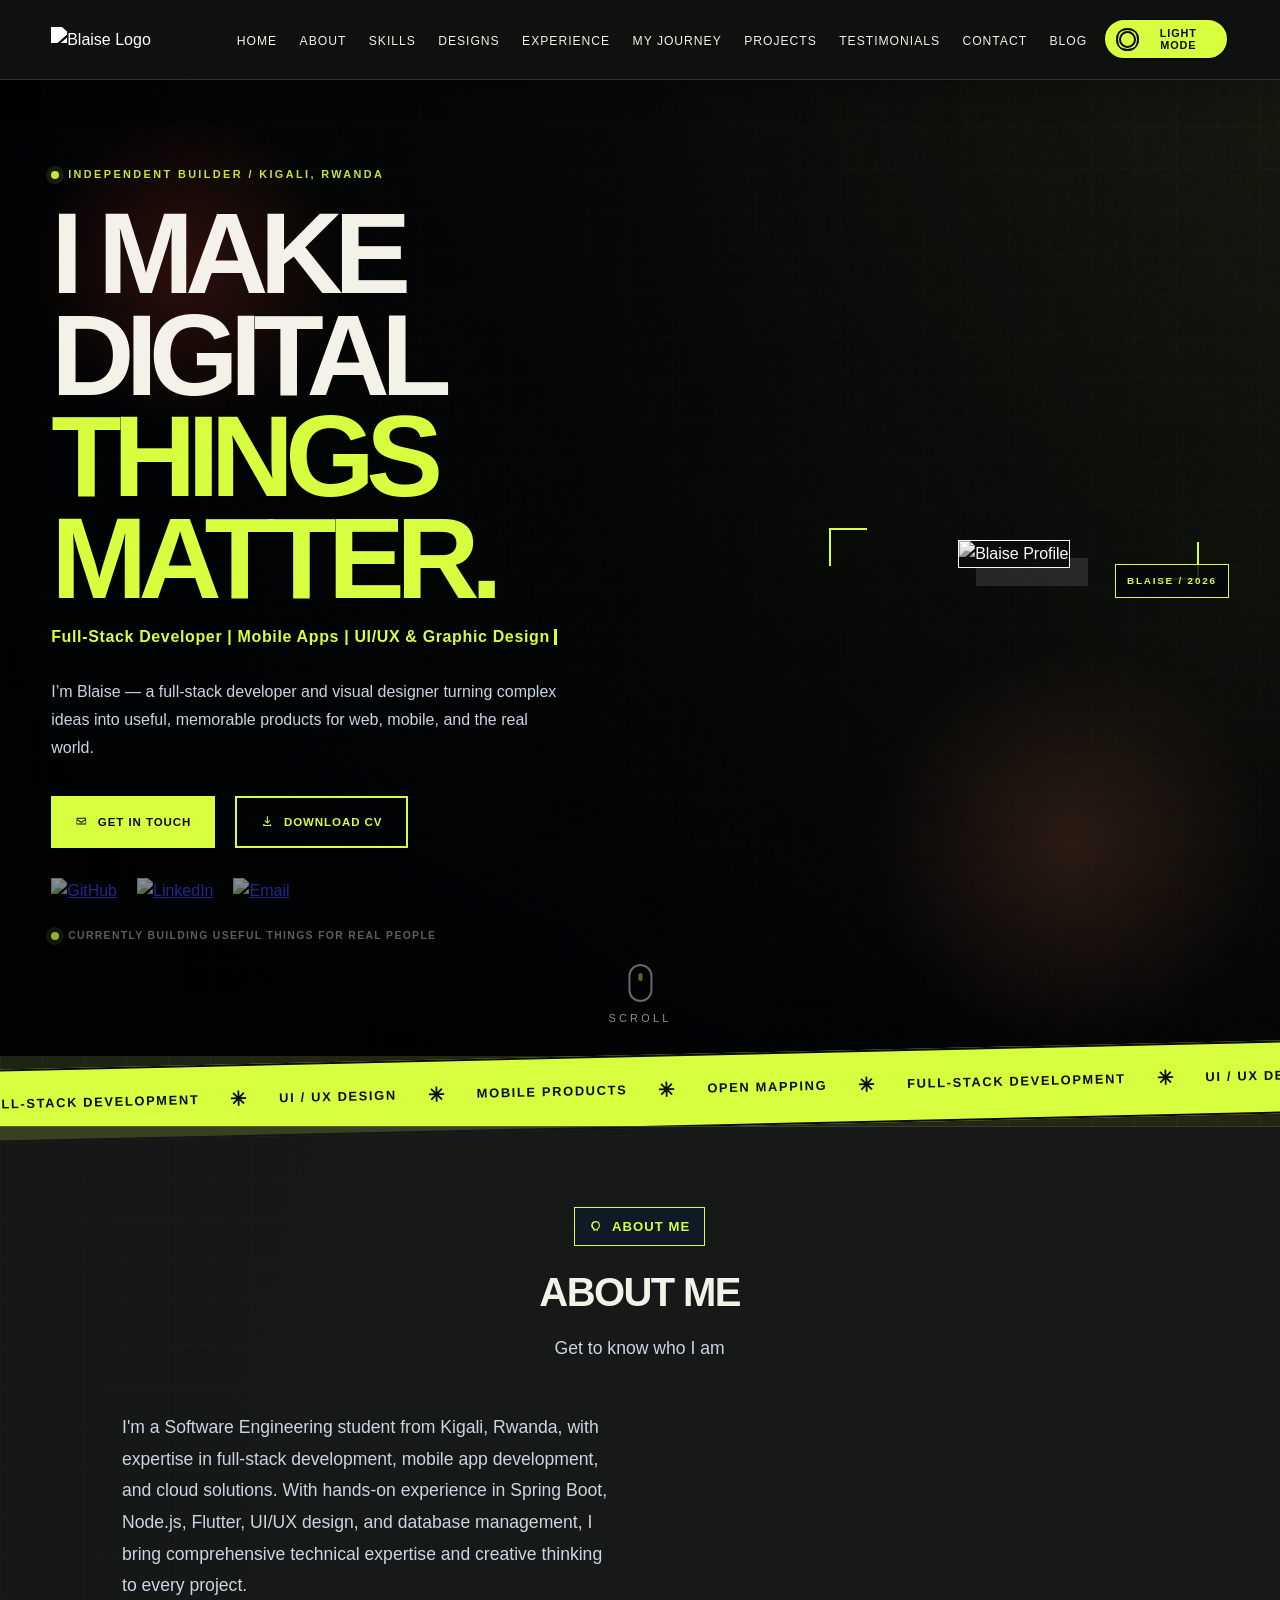
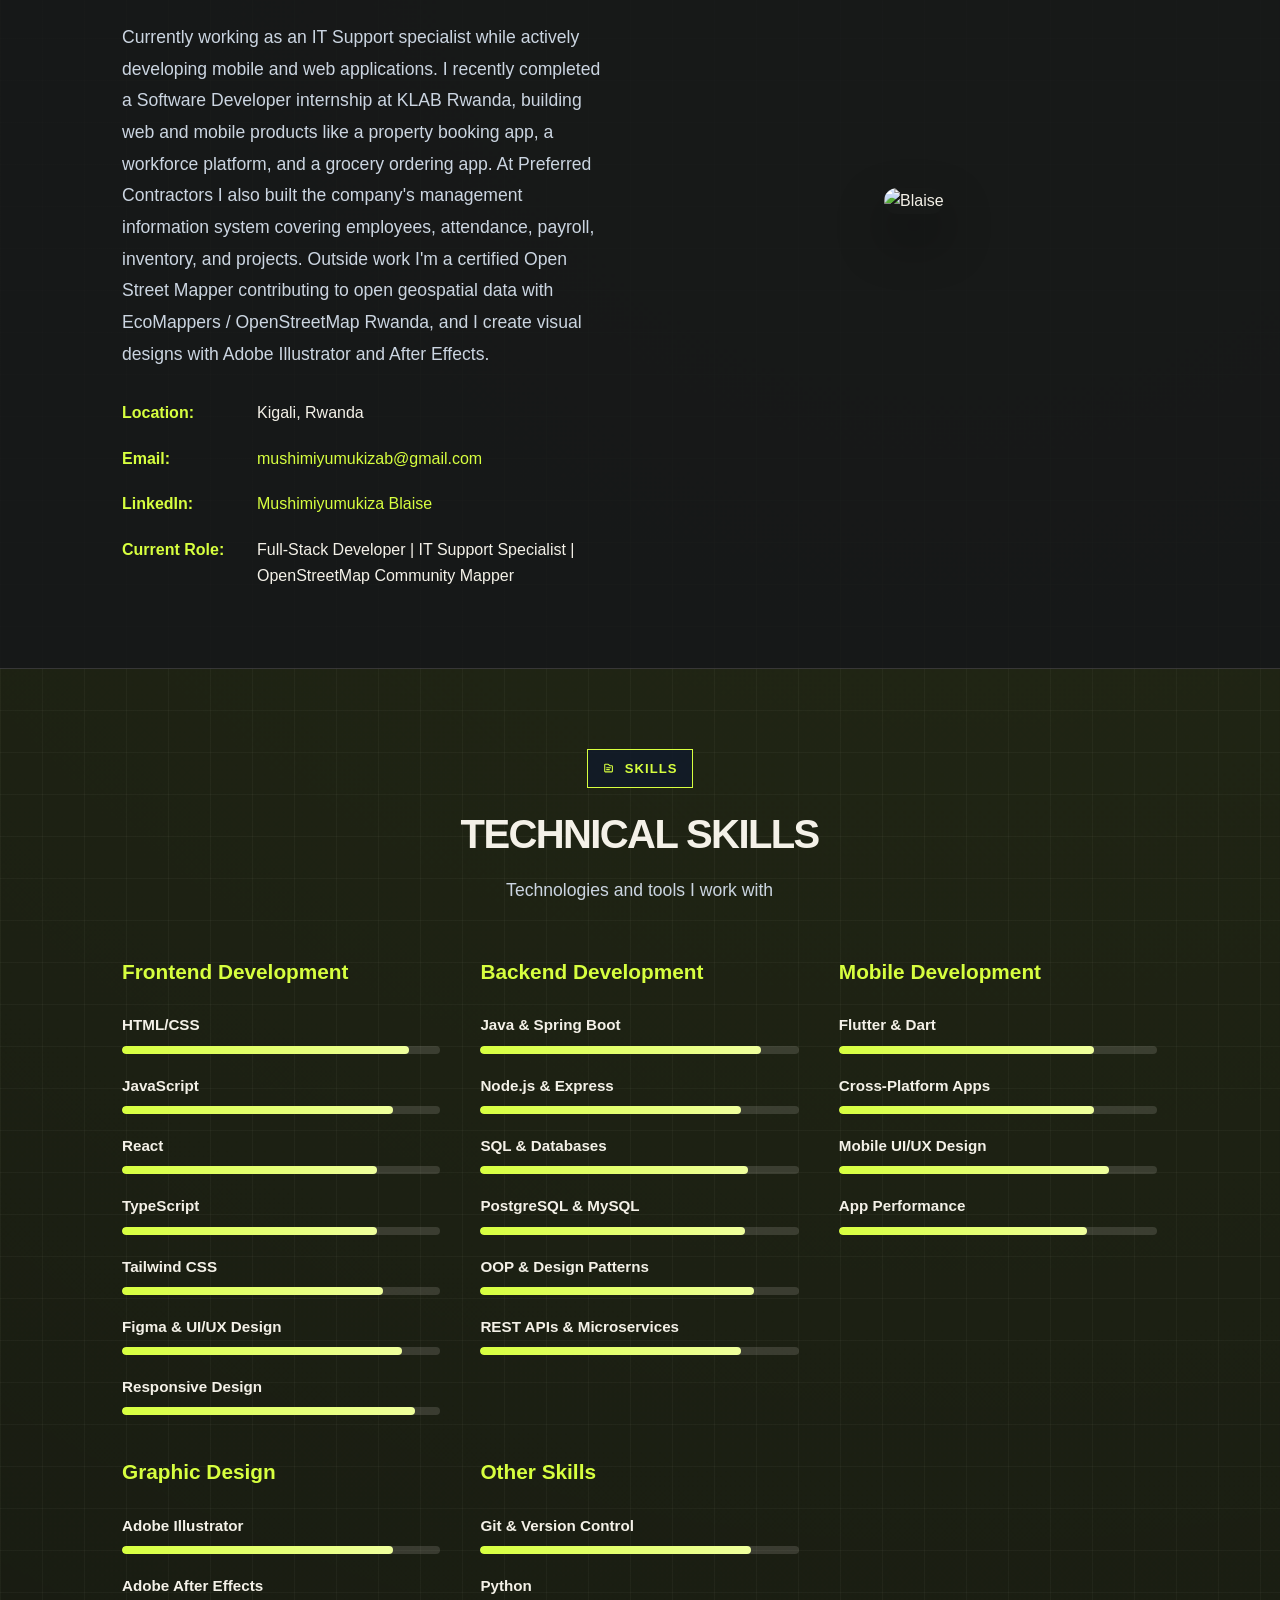
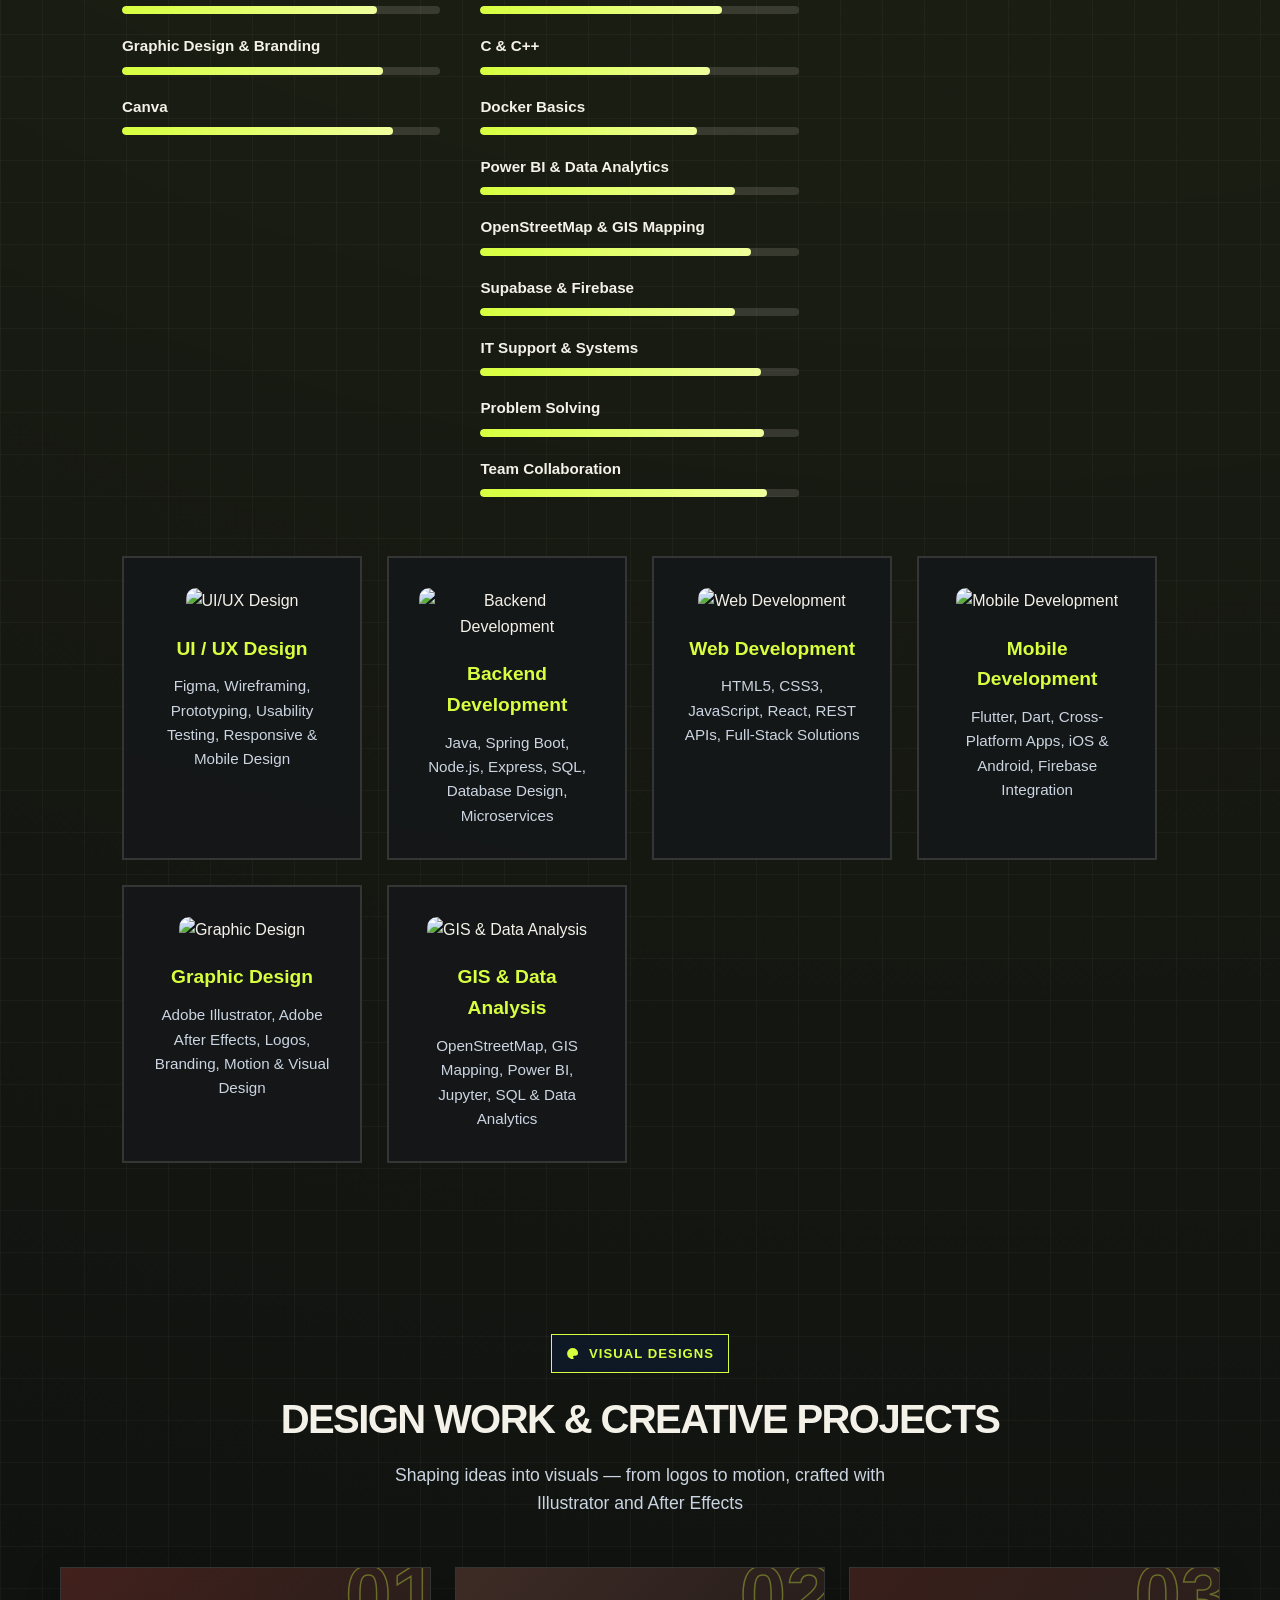
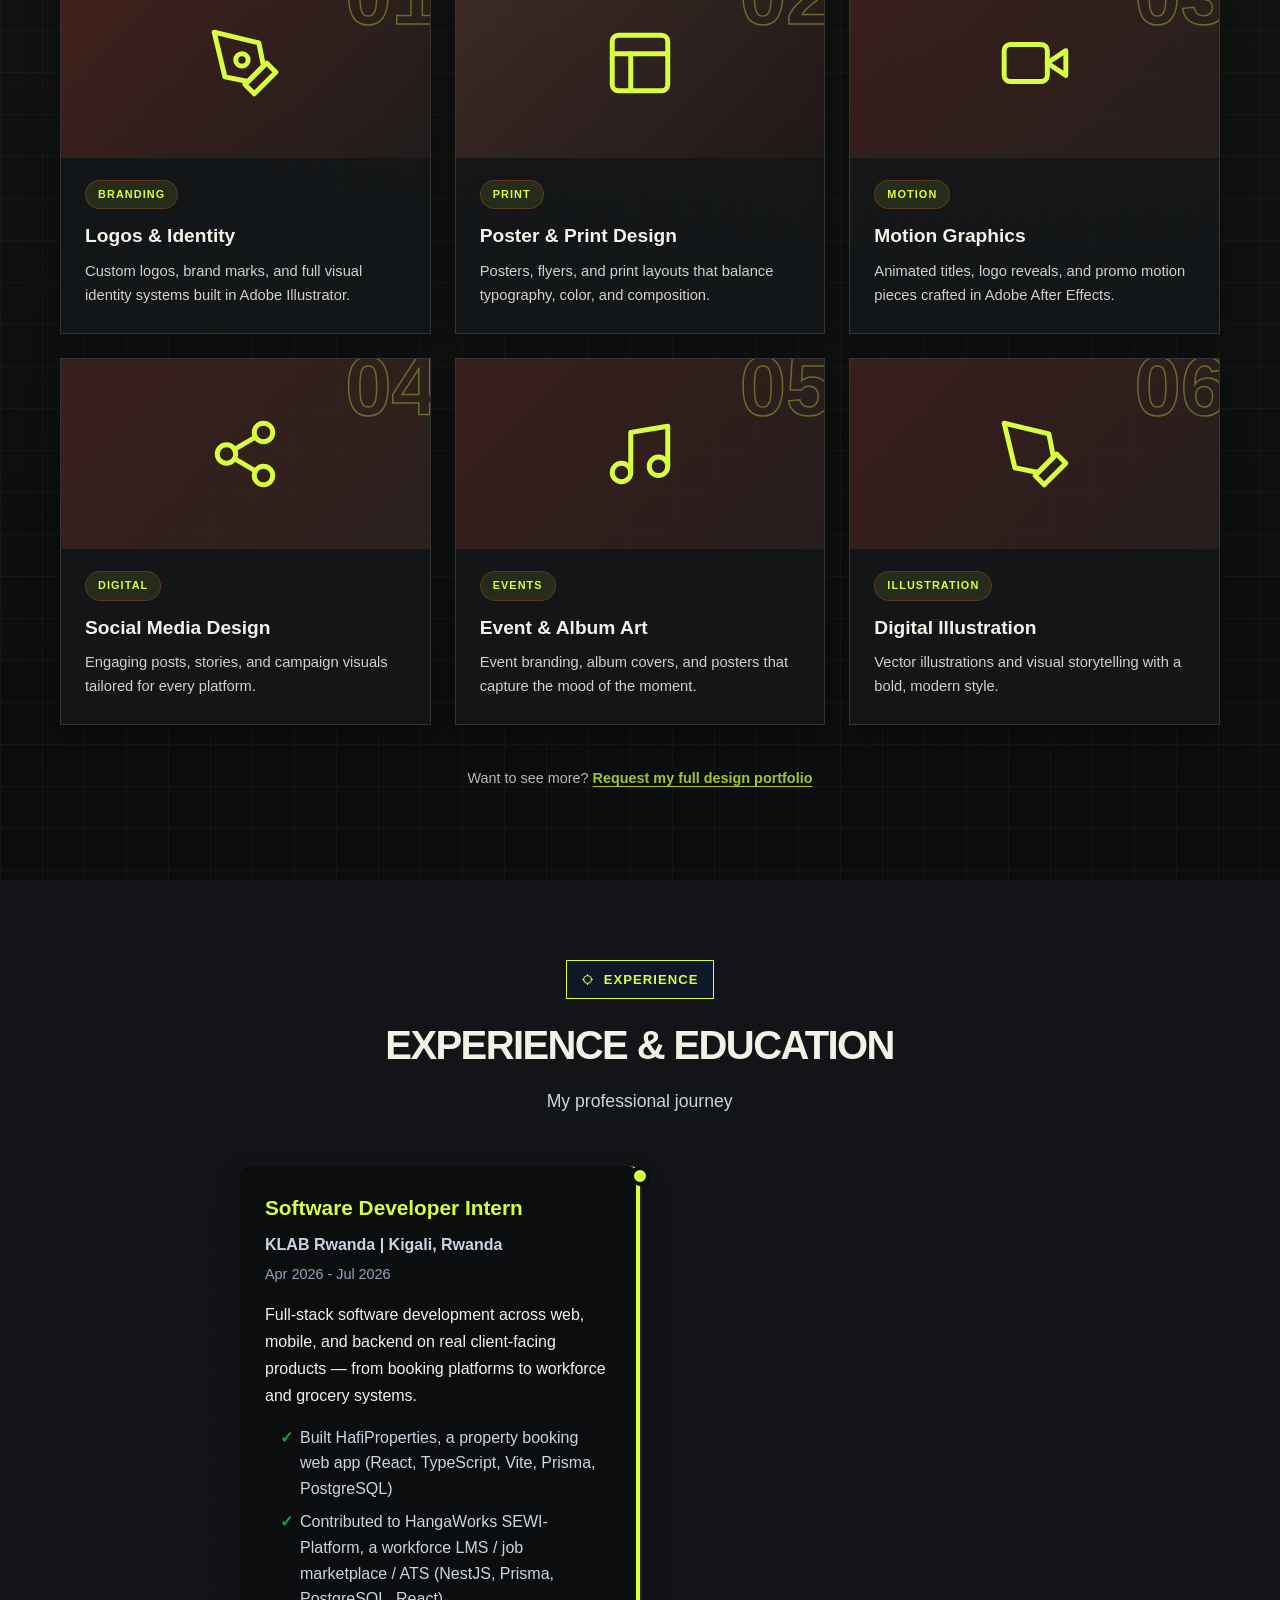
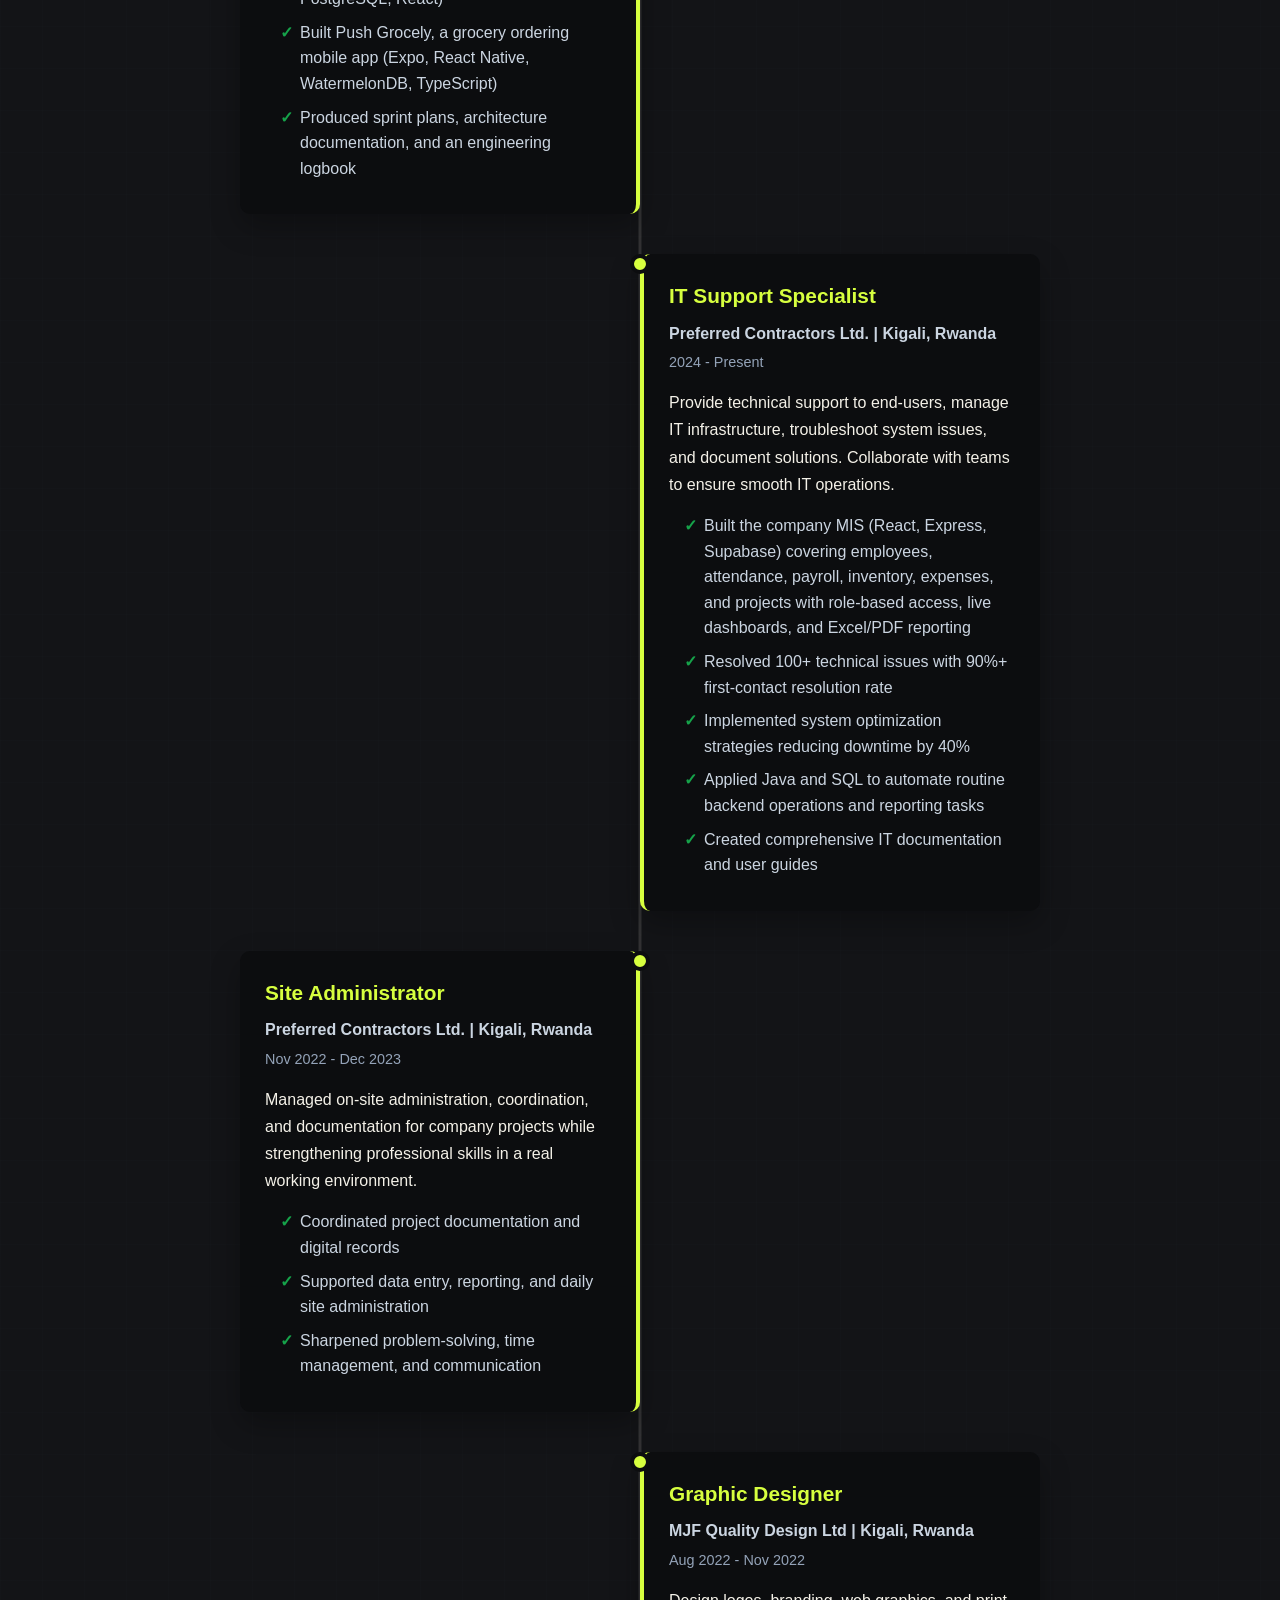
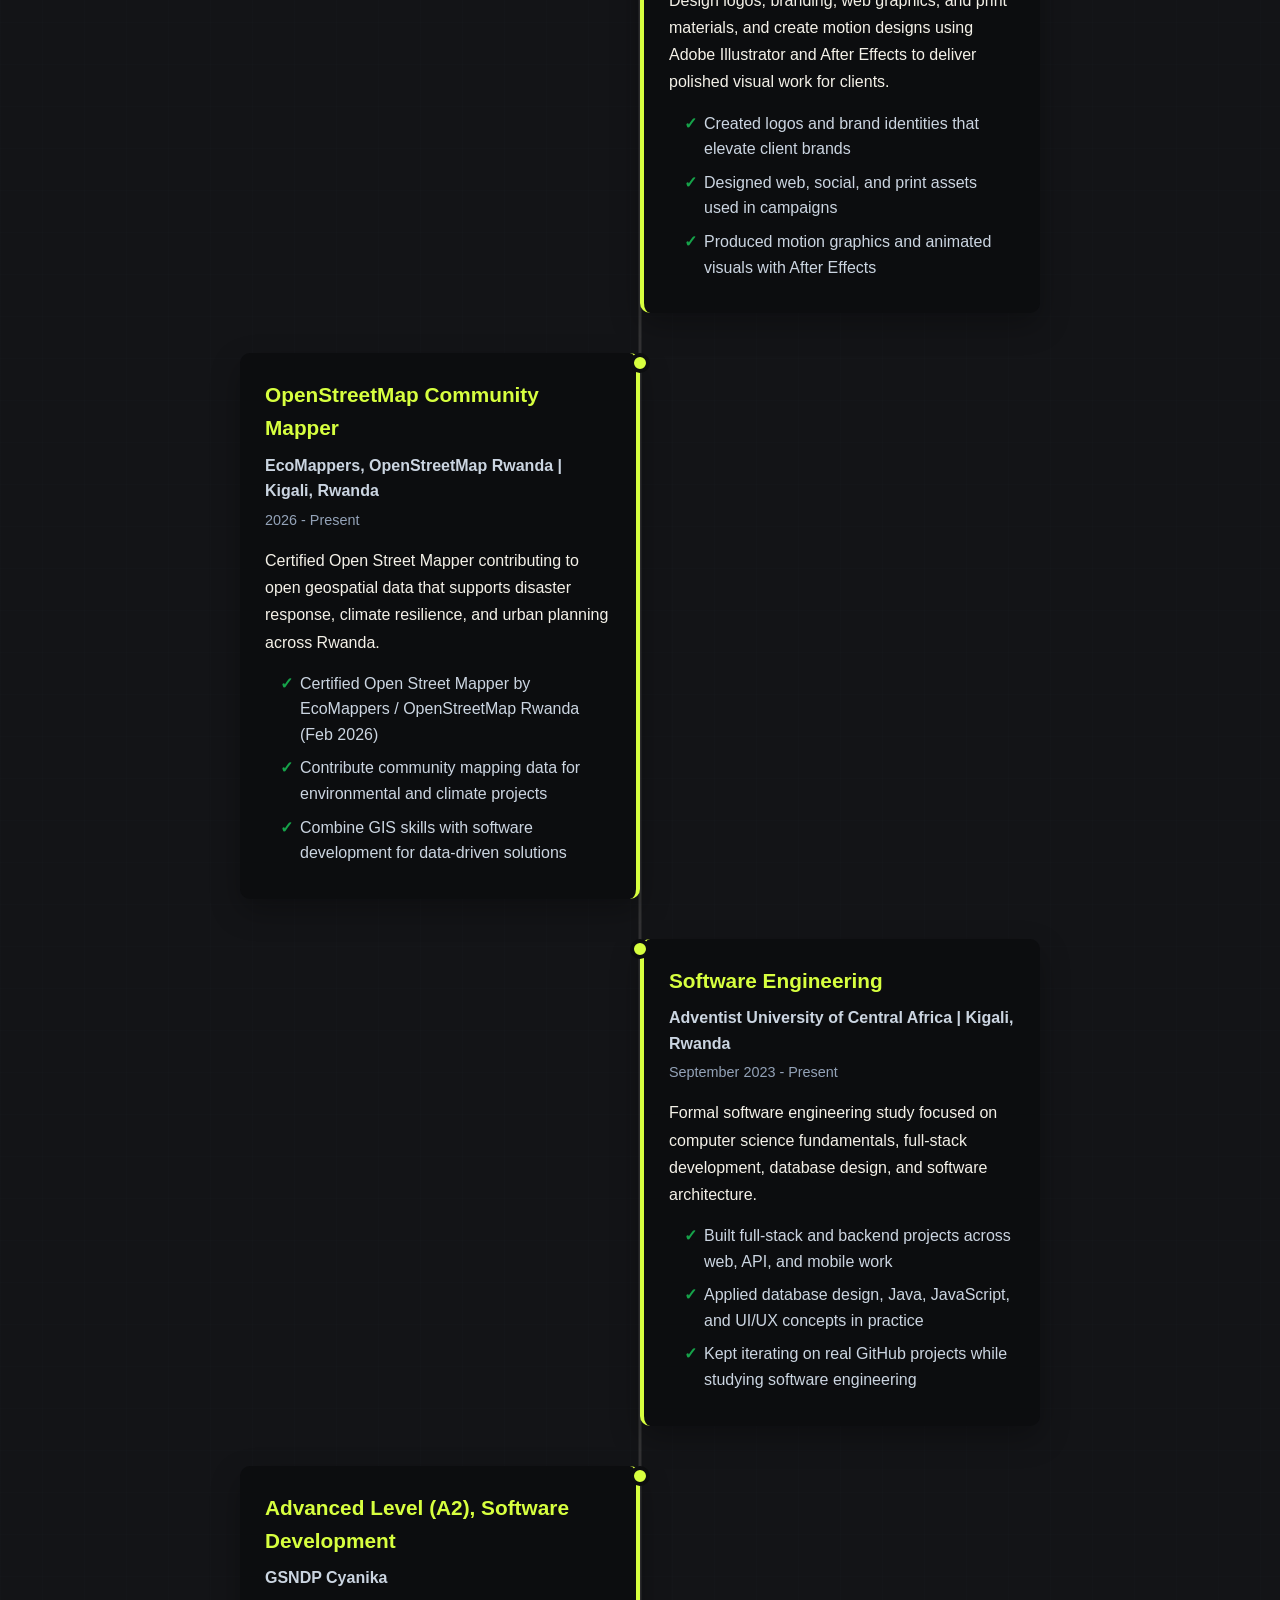
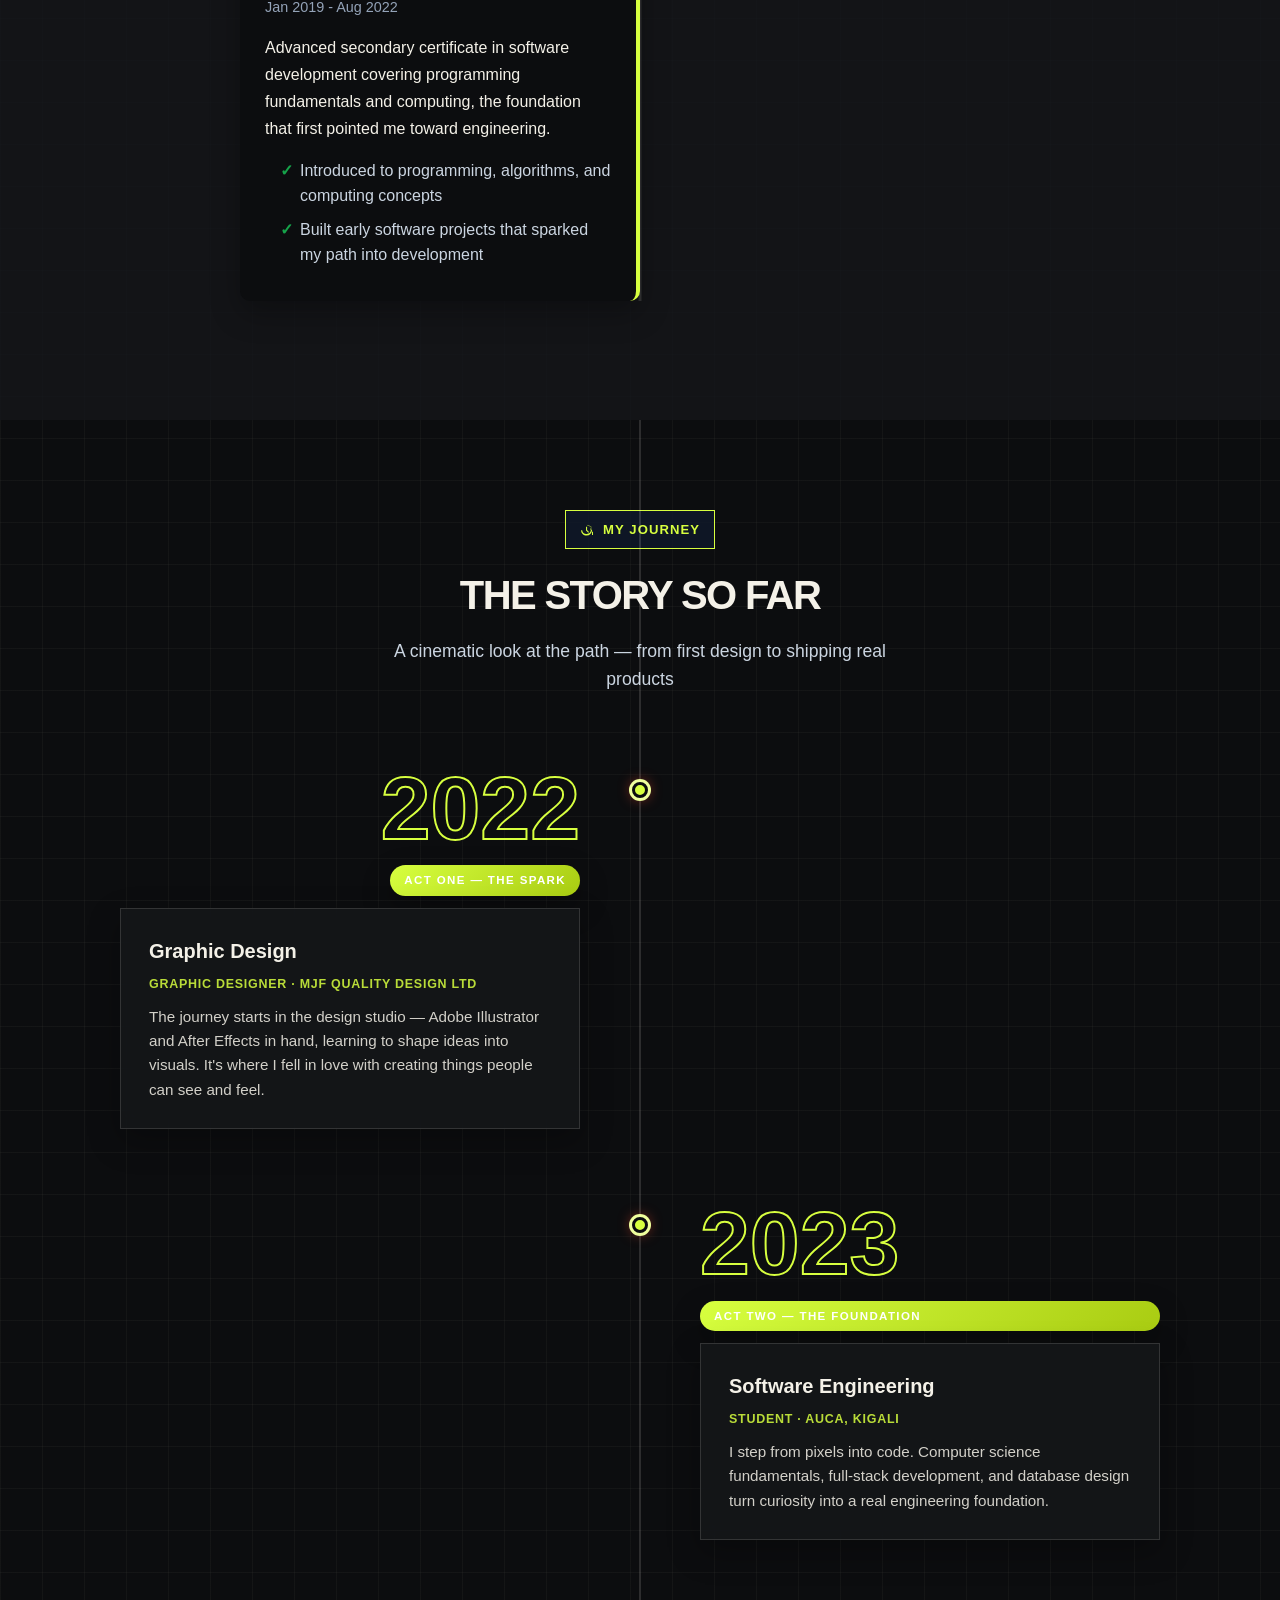
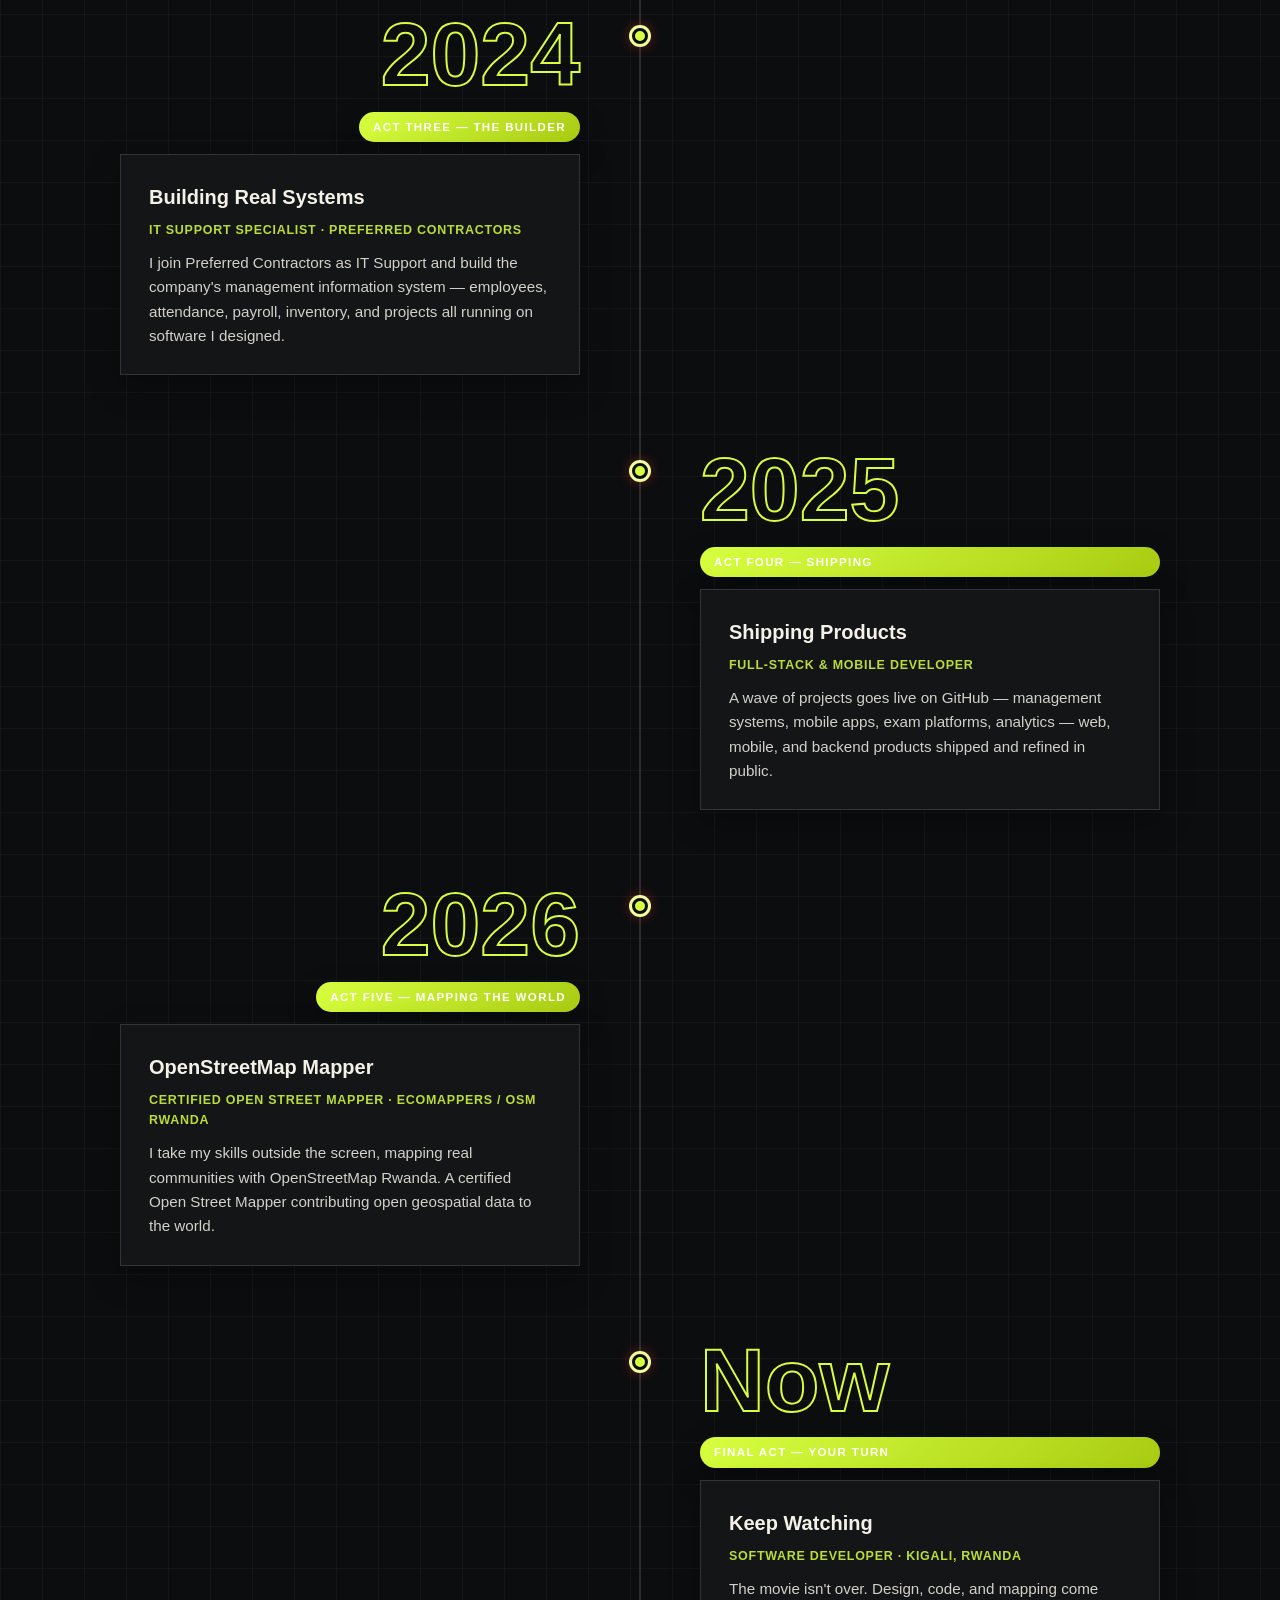
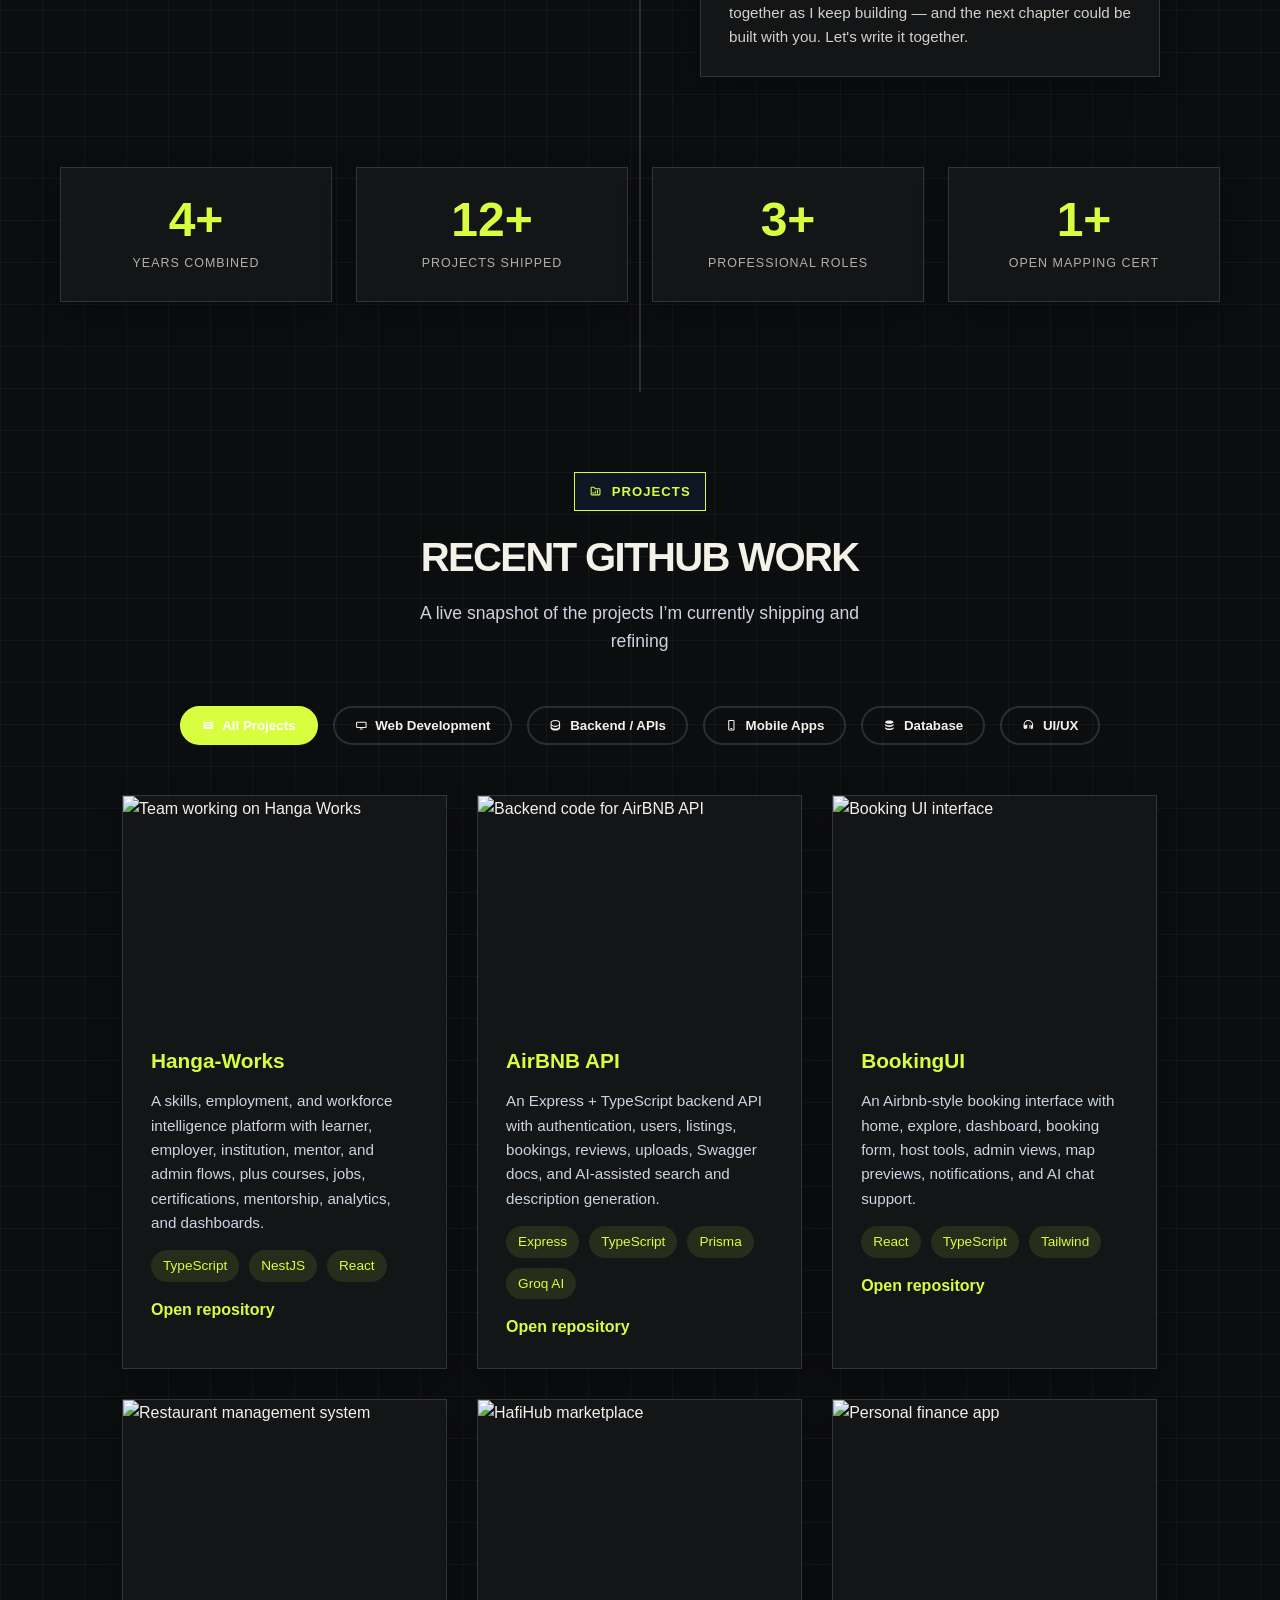
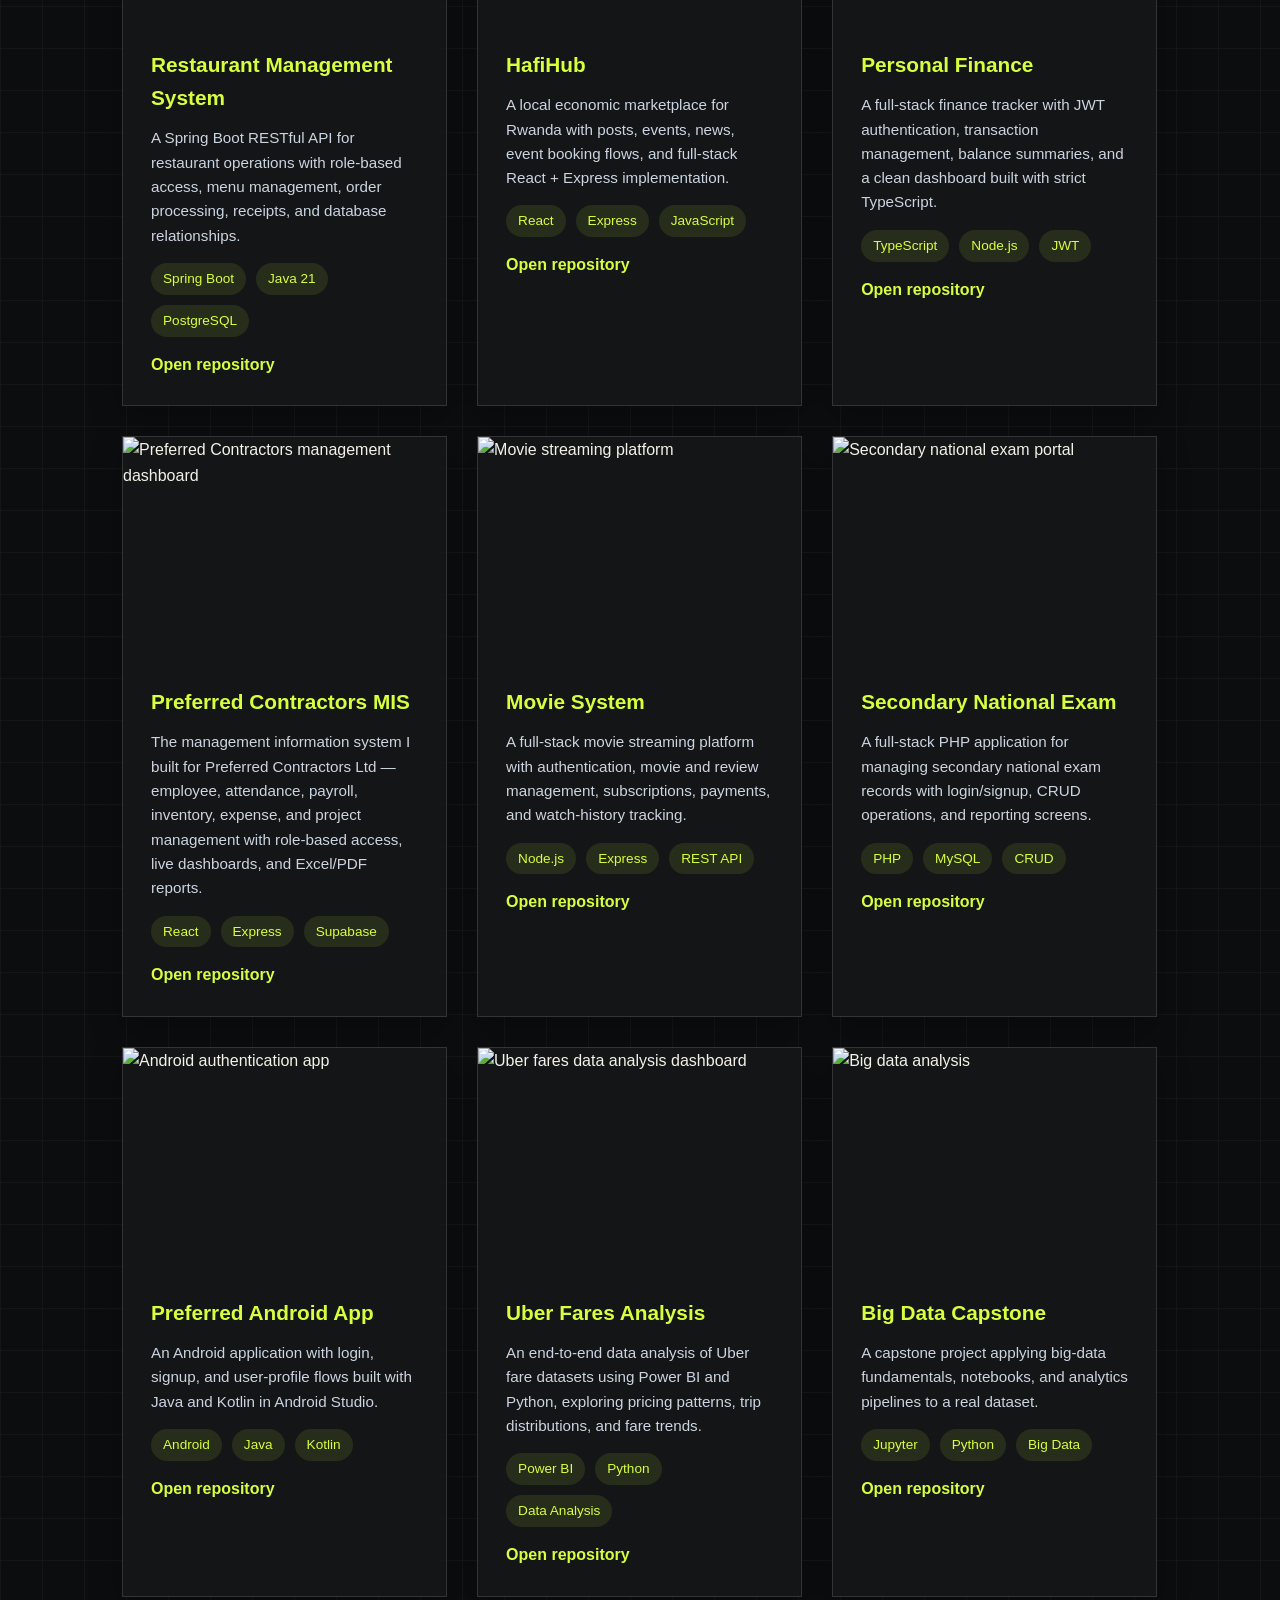
==== commit 4874146b: "fix: make themes distinct and label toggle Give light mode its own paper-toned surfaces and readable" ====
--- a/index.html
+++ b/index.html
@@ -58,7 +58,10 @@
         </ul>
       </nav>
 
-      <button id="modeToggle" class="mode-btn" type="button" aria-label="Switch to light mode" aria-pressed="true">☀️</button>
+      <button id="modeToggle" class="mode-btn" type="button" aria-label="Switch to light mode" aria-pressed="true">
+        <span class="mode-icon" aria-hidden="true"></span>
+        <span class="mode-label">Light mode</span>
+      </button>
     </div>
   </header>
 
--- a/main.css
+++ b/main.css
@@ -2200,17 +2200,72 @@
   .nav-links { gap: 1.4rem; }
   .nav-links a { font-size: 0.76rem; letter-spacing: 0.08em; text-transform: uppercase; }
   .mode-btn {
-    border-radius: 50%;
-    width: 42px;
+    display: inline-flex;
+    align-items: center;
+    gap: 8px;
+    border-radius: 999px;
+    min-width: 126px;
     height: 42px;
-    padding: 0;
+    padding: 0 14px;
     background: var(--accent);
     color: #0c0d0f;
     border: 2px solid currentColor;
     cursor: pointer;
     font-size: 1.05rem;
     flex: 0 0 42px;
-  }
+    font-family: inherit;
+    font-size: 0.68rem;
+    font-weight: 800;
+    letter-spacing: 0.08em;
+    text-transform: uppercase;
+  }
+
+  .mode-icon {
+    position: relative;
+    display: inline-block;
+    width: 17px;
+    height: 17px;
+    flex: 0 0 17px;
+  }
+
+  .sun-icon {
+    border: 2px solid currentColor;
+    border-radius: 50%;
+  }
+
+  .sun-icon::before,
+  .sun-icon::after {
+    content: "";
+    position: absolute;
+    inset: -5px;
+    border-top: 2px solid currentColor;
+    border-bottom: 2px solid currentColor;
+    border-radius: 50%;
+  }
+
+  .sun-icon::after {
+    transform: rotate(90deg);
+  }
+
+  .moon-icon {
+    border-radius: 50%;
+    background: currentColor;
+    transform: rotate(-25deg);
+  }
+
+  .moon-icon::after {
+    content: "";
+    position: absolute;
+    width: 14px;
+    height: 14px;
+    top: -4px;
+    left: 5px;
+    border-radius: 50%;
+    background: var(--accent);
+  }
+
+  body:not(.dark) .mode-btn { color: #f4f0e8; background: #17191c; }
+  body:not(.dark) .mode-icon.moon-icon::after { background: #17191c; }
 
   .hero {
     max-width: 1440px;
@@ -2390,6 +2445,40 @@
   .tech-tag, .design-badge { color: var(--accent); background: rgba(215, 255, 63, 0.1); }
   .footer { background: #070809; }
 
+  body:not(.dark) {
+    background:
+      linear-gradient(rgba(23, 25, 28, 0.045) 1px, transparent 1px),
+      linear-gradient(90deg, rgba(23, 25, 28, 0.045) 1px, transparent 1px),
+      #f4f0e8;
+  }
+
+  body:not(.dark) .about,
+  body:not(.dark) .experience,
+  body:not(.dark) .testimonials {
+    background: rgba(232, 225, 212, 0.86);
+  }
+
+  body:not(.dark) .skills,
+  body:not(.dark) .design-section,
+  body:not(.dark) .journey-section,
+  body:not(.dark) .projects,
+  body:not(.dark) .contact {
+    background: rgba(244, 240, 232, 0.86);
+  }
+
+  body:not(.dark) .skill-card,
+  body:not(.dark) .project-card,
+  body:not(.dark) .testimonial-card,
+  body:not(.dark) .contact-form,
+  body:not(.dark) .journey-panel,
+  body:not(.dark) .journey-stat,
+  body:not(.dark) .design-tile {
+    background: rgba(255, 255, 255, 0.78);
+    box-shadow: 0 18px 45px rgba(23, 25, 28, 0.1);
+  }
+
+  body:not(.dark) .footer { background: #d9d0c0; color: #17191c; }
+
   @media (max-width: 768px) {
     .nav-container { padding: 0.9rem 5vw; }
     .logo { width: 125px; }
